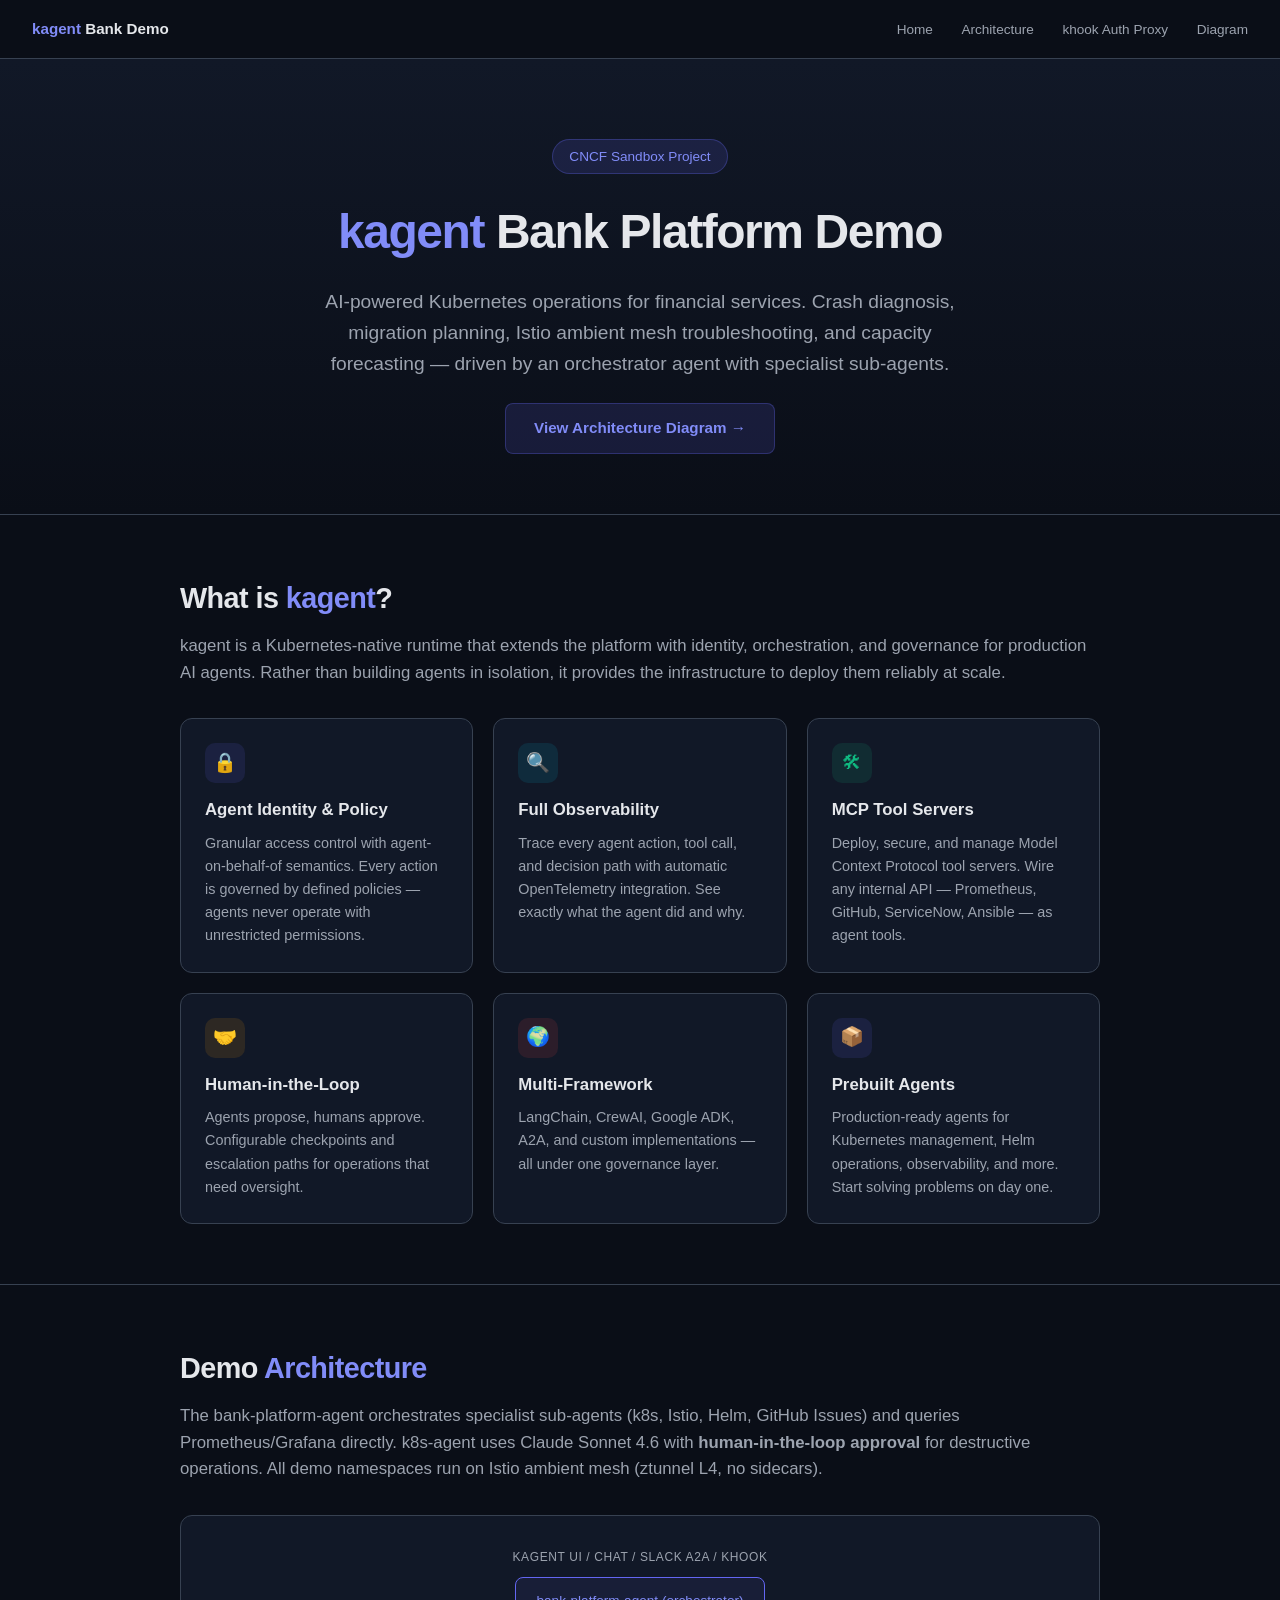
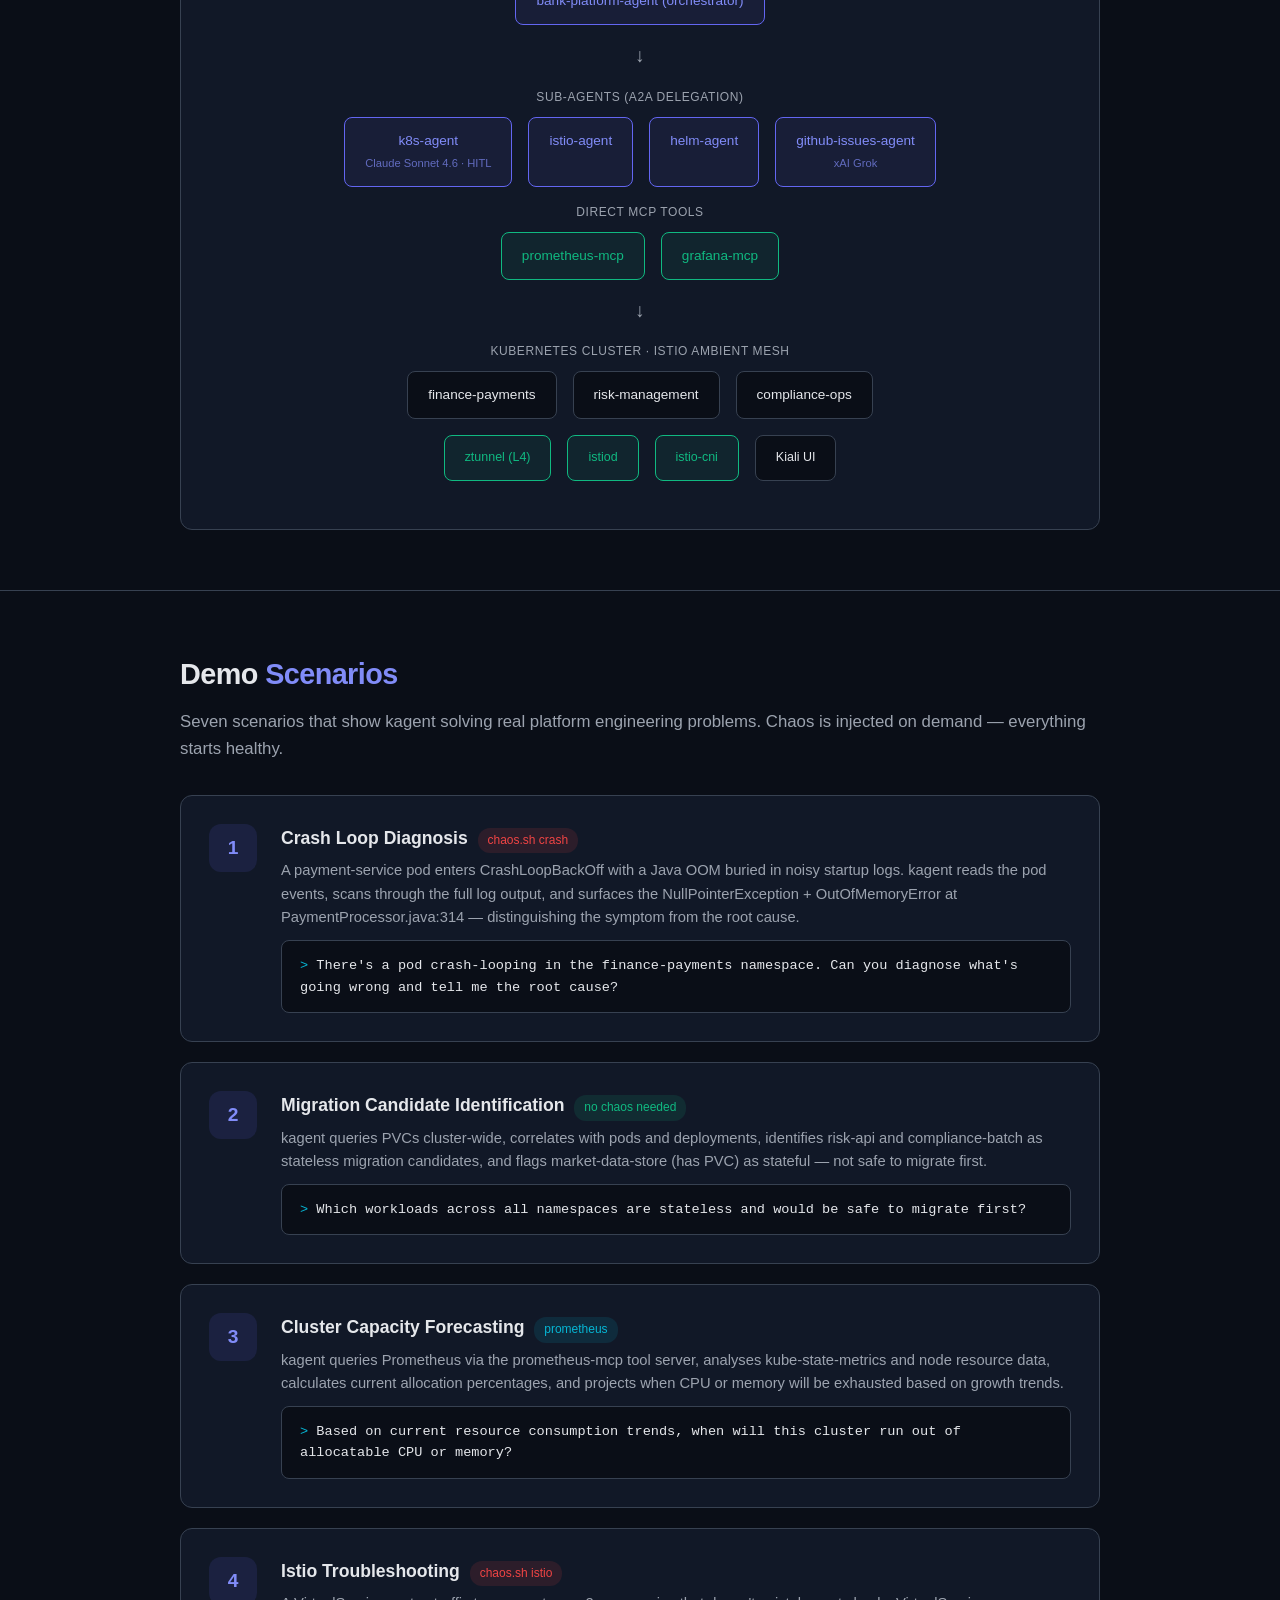
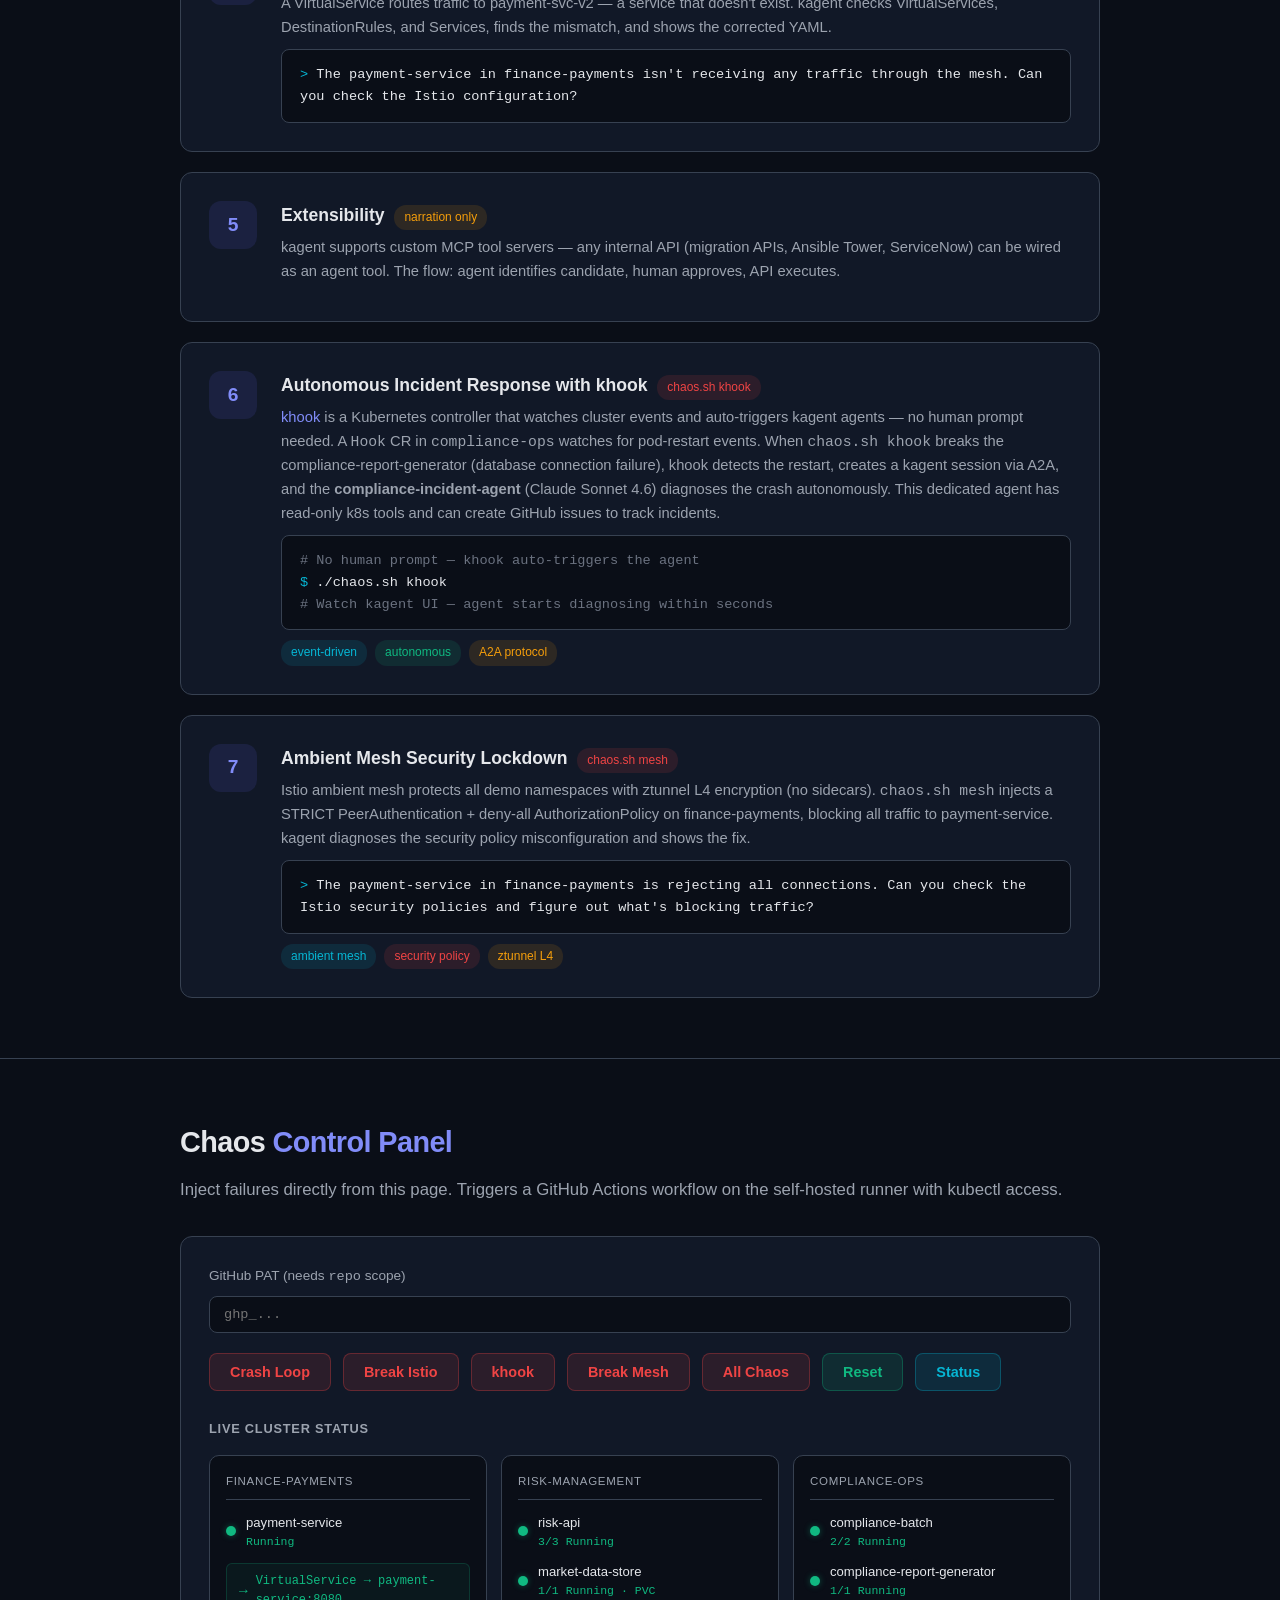
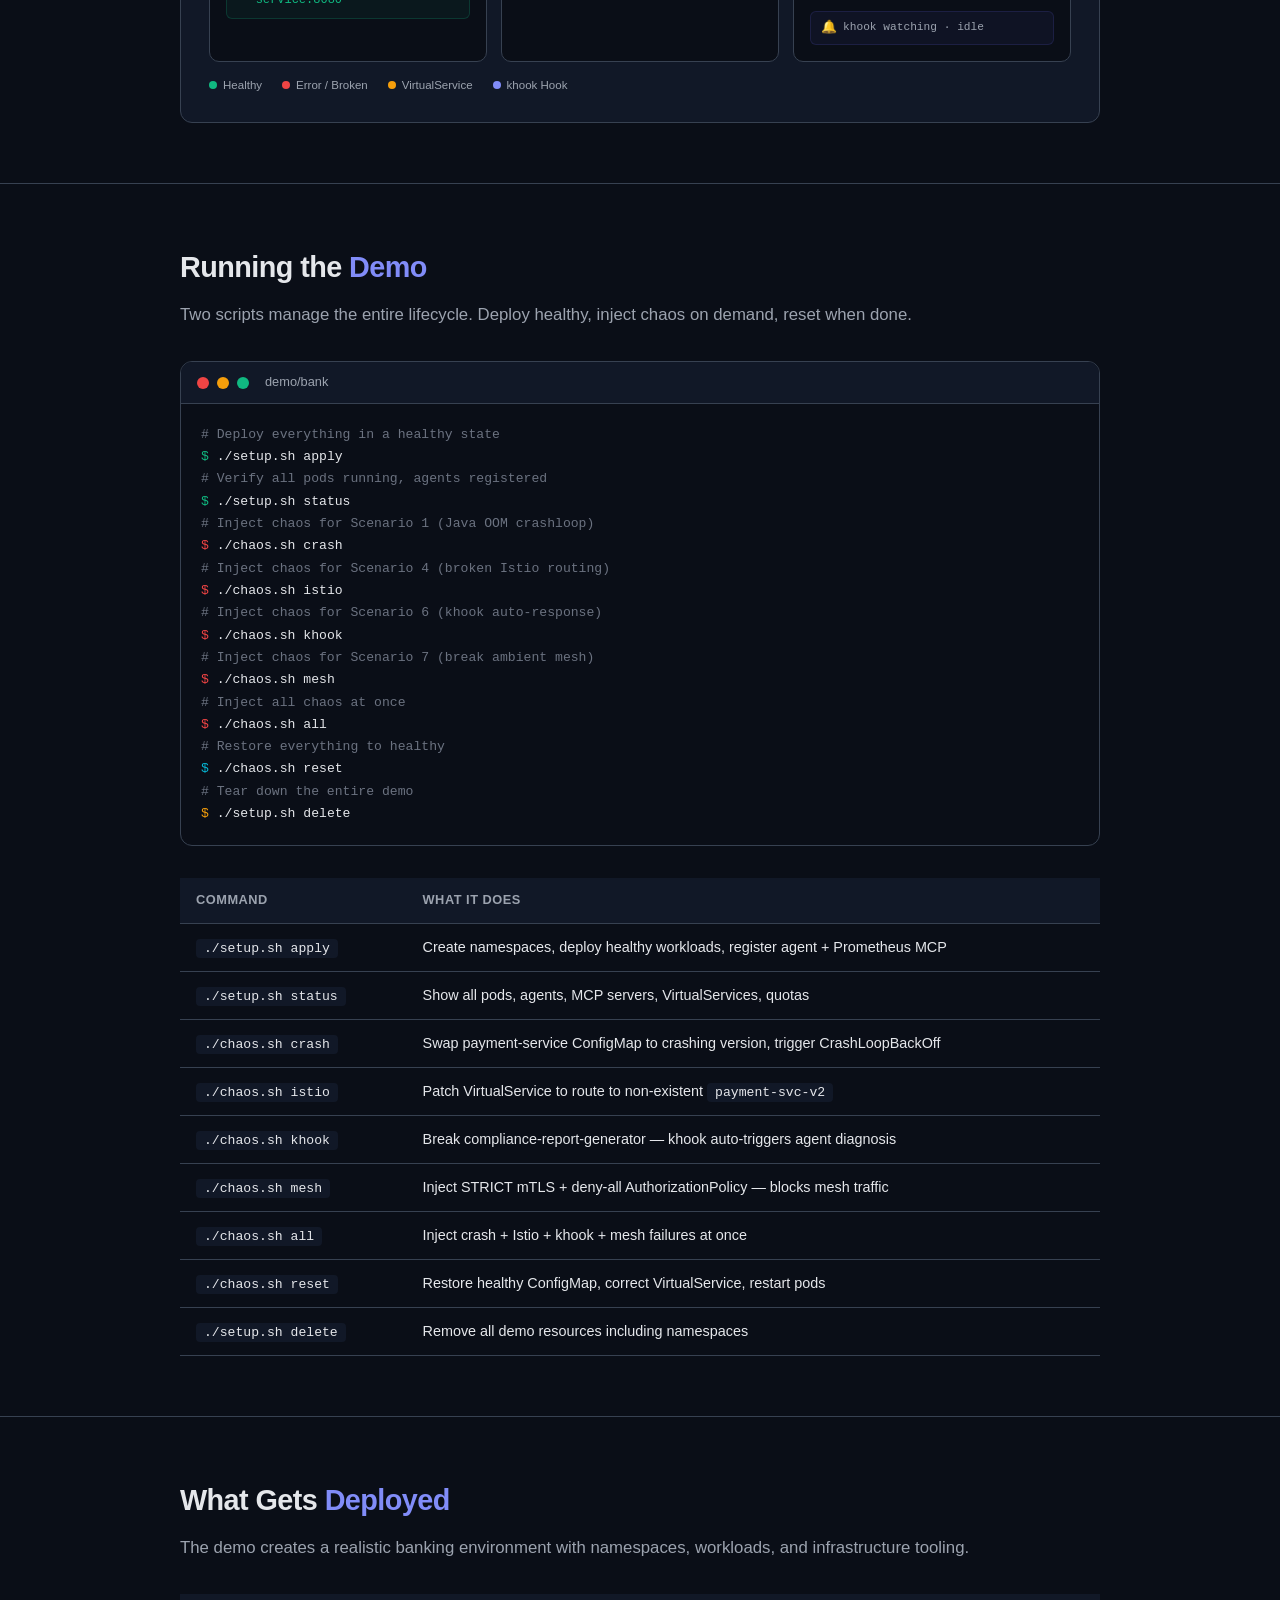
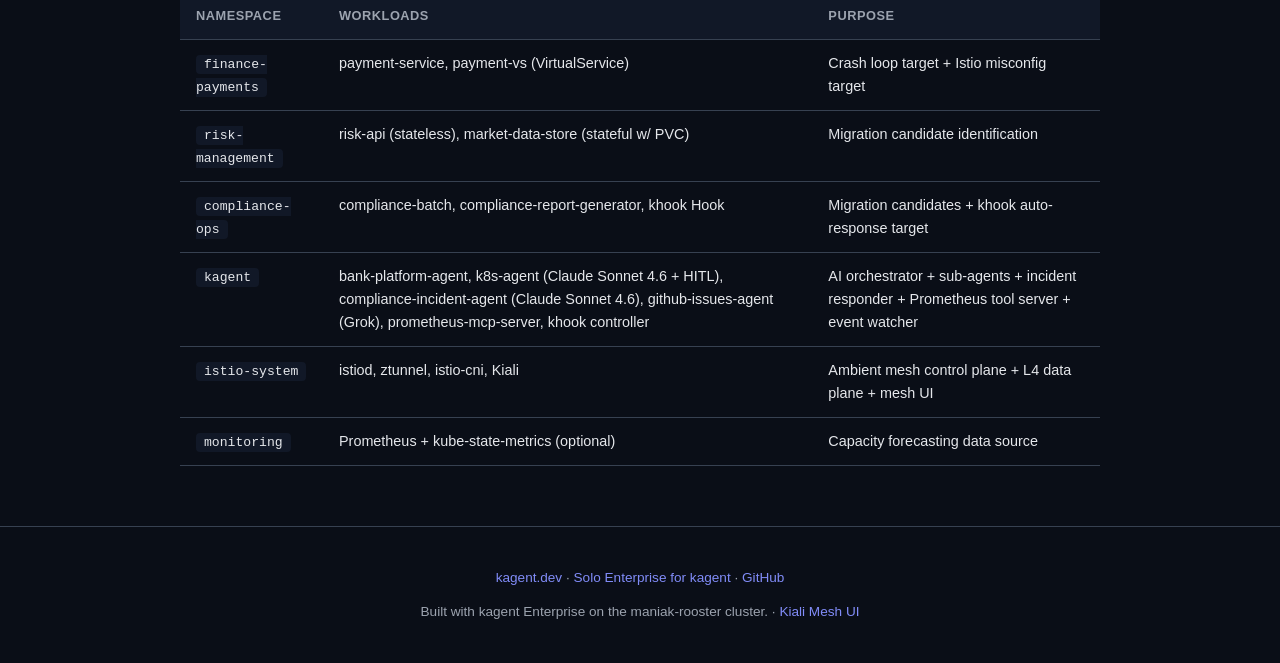
==== docs/index.html @ f50555fb "docs: add khook auth proxy documentation and architecture diagrams Co-Authored-By: Claude Opus 4.6 <" ====
<!DOCTYPE html>
<html lang="en">
<head>
  <meta charset="UTF-8">
  <meta name="viewport" content="width=device-width, initial-scale=1.0">
  <title>kagent — Bank Platform Demo</title>
  <style>
    :root {
      --bg: #0a0e17;
      --surface: #111827;
      --surface-light: #1f2937;
      --border: #374151;
      --text: #e5e7eb;
      --text-muted: #9ca3af;
      --accent: #6366f1;
      --accent-light: #818cf8;
      --green: #10b981;
      --red: #ef4444;
      --yellow: #f59e0b;
      --cyan: #06b6d4;
    }
    * { margin: 0; padding: 0; box-sizing: border-box; }
    body {
      font-family: -apple-system, BlinkMacSystemFont, 'Segoe UI', Roboto, sans-serif;
      background: var(--bg);
      color: var(--text);
      line-height: 1.6;
    }
    a { color: var(--accent-light); text-decoration: none; }
    a:hover { text-decoration: underline; }

    /* Hero */
    .hero {
      text-align: center;
      padding: 80px 20px 60px;
      background: linear-gradient(180deg, #111827 0%, var(--bg) 100%);
      border-bottom: 1px solid var(--border);
    }
    .hero-badge {
      display: inline-block;
      background: rgba(99, 102, 241, 0.15);
      color: var(--accent-light);
      padding: 6px 16px;
      border-radius: 20px;
      font-size: 0.85rem;
      font-weight: 500;
      margin-bottom: 20px;
      border: 1px solid rgba(99, 102, 241, 0.3);
    }
    .hero h1 {
      font-size: 3rem;
      font-weight: 700;
      letter-spacing: -0.03em;
      margin-bottom: 16px;
    }
    .hero h1 span { color: var(--accent-light); }
    .hero p {
      font-size: 1.2rem;
      color: var(--text-muted);
      max-width: 640px;
      margin: 0 auto;
    }

    /* Container */
    .container { max-width: 960px; margin: 0 auto; padding: 0 20px; }

    /* Section */
    section { padding: 60px 0; }
    section + section { border-top: 1px solid var(--border); }
    section h2 {
      font-size: 1.8rem;
      font-weight: 600;
      margin-bottom: 12px;
      letter-spacing: -0.02em;
    }
    section h2 span { color: var(--accent-light); }
    section > .container > p {
      color: var(--text-muted);
      margin-bottom: 32px;
      font-size: 1.05rem;
    }

    /* Feature grid */
    .features {
      display: grid;
      grid-template-columns: repeat(auto-fit, minmax(260px, 1fr));
      gap: 20px;
      margin-top: 24px;
    }
    .feature {
      background: var(--surface);
      border: 1px solid var(--border);
      border-radius: 12px;
      padding: 24px;
    }
    .feature-icon {
      width: 40px;
      height: 40px;
      border-radius: 10px;
      display: flex;
      align-items: center;
      justify-content: center;
      font-size: 1.2rem;
      margin-bottom: 14px;
    }
    .feature h3 { font-size: 1.05rem; margin-bottom: 8px; }
    .feature p { color: var(--text-muted); font-size: 0.9rem; }

    /* Scenario cards */
    .scenarios { display: flex; flex-direction: column; gap: 20px; margin-top: 24px; }
    .scenario {
      background: var(--surface);
      border: 1px solid var(--border);
      border-radius: 12px;
      padding: 28px;
      display: flex;
      gap: 24px;
      align-items: flex-start;
    }
    .scenario-num {
      flex-shrink: 0;
      width: 48px;
      height: 48px;
      border-radius: 12px;
      background: rgba(99, 102, 241, 0.12);
      color: var(--accent-light);
      display: flex;
      align-items: center;
      justify-content: center;
      font-size: 1.2rem;
      font-weight: 700;
    }
    .scenario-body h3 { font-size: 1.1rem; margin-bottom: 6px; }
    .scenario-body p { color: var(--text-muted); font-size: 0.92rem; margin-bottom: 10px; }

    /* Code blocks */
    .code-block {
      background: var(--bg);
      border: 1px solid var(--border);
      border-radius: 8px;
      padding: 14px 18px;
      font-family: 'SF Mono', 'Fira Code', 'Cascadia Code', monospace;
      font-size: 0.85rem;
      overflow-x: auto;
      color: var(--text-muted);
    }
    .code-block .prompt { color: var(--cyan); }
    .code-block .cmd { color: var(--text); }
    .code-block .comment { color: #6b7280; }

    /* Terminal */
    .terminal {
      background: var(--bg);
      border: 1px solid var(--border);
      border-radius: 12px;
      overflow: hidden;
      margin-top: 24px;
    }
    .terminal-header {
      background: var(--surface);
      padding: 10px 16px;
      display: flex;
      align-items: center;
      gap: 8px;
      border-bottom: 1px solid var(--border);
    }
    .terminal-dot {
      width: 12px; height: 12px; border-radius: 50%;
    }
    .terminal-dot.r { background: var(--red); }
    .terminal-dot.y { background: var(--yellow); }
    .terminal-dot.g { background: var(--green); }
    .terminal-title {
      color: var(--text-muted);
      font-size: 0.8rem;
      margin-left: 8px;
    }
    .terminal-body {
      padding: 20px;
      font-family: 'SF Mono', 'Fira Code', monospace;
      font-size: 0.82rem;
      line-height: 1.7;
    }
    .terminal-body .line { white-space: pre; }
    .terminal-body .green { color: var(--green); }
    .terminal-body .red { color: var(--red); }
    .terminal-body .yellow { color: var(--yellow); }
    .terminal-body .cyan { color: var(--cyan); }
    .terminal-body .muted { color: #6b7280; }

    /* Architecture */
    .arch-diagram {
      background: var(--surface);
      border: 1px solid var(--border);
      border-radius: 12px;
      padding: 32px;
      margin-top: 24px;
      text-align: center;
    }
    .arch-row {
      display: flex;
      justify-content: center;
      gap: 16px;
      flex-wrap: wrap;
      margin-bottom: 16px;
    }
    .arch-box {
      background: var(--bg);
      border: 1px solid var(--border);
      border-radius: 8px;
      padding: 12px 20px;
      font-size: 0.85rem;
      font-weight: 500;
    }
    .arch-box.accent {
      border-color: var(--accent);
      background: rgba(99, 102, 241, 0.08);
      color: var(--accent-light);
    }
    .arch-box.green {
      border-color: var(--green);
      background: rgba(16, 185, 129, 0.08);
      color: var(--green);
    }
    .arch-arrow {
      color: var(--text-muted);
      font-size: 1.2rem;
      margin-bottom: 16px;
    }
    .arch-label {
      color: var(--text-muted);
      font-size: 0.75rem;
      text-transform: uppercase;
      letter-spacing: 0.05em;
      margin-bottom: 10px;
    }

    /* Flow table */
    .flow-table {
      width: 100%;
      border-collapse: collapse;
      margin-top: 24px;
      font-size: 0.9rem;
    }
    .flow-table th {
      text-align: left;
      padding: 12px 16px;
      background: var(--surface);
      border-bottom: 1px solid var(--border);
      font-weight: 600;
      font-size: 0.8rem;
      text-transform: uppercase;
      letter-spacing: 0.04em;
      color: var(--text-muted);
    }
    .flow-table td {
      padding: 12px 16px;
      border-bottom: 1px solid var(--border);
      vertical-align: top;
    }
    .flow-table code {
      background: var(--surface);
      padding: 2px 8px;
      border-radius: 4px;
      font-size: 0.82rem;
      font-family: 'SF Mono', monospace;
    }

    /* Footer */
    footer {
      border-top: 1px solid var(--border);
      padding: 40px 20px;
      text-align: center;
      color: var(--text-muted);
      font-size: 0.85rem;
    }
    footer a { color: var(--accent-light); }

    /* Tags */
    .tag {
      display: inline-block;
      font-size: 0.75rem;
      padding: 3px 10px;
      border-radius: 12px;
      font-weight: 500;
    }
    .tag-red { background: rgba(239, 68, 68, 0.12); color: var(--red); }
    .tag-green { background: rgba(16, 185, 129, 0.12); color: var(--green); }
    .tag-yellow { background: rgba(245, 158, 11, 0.12); color: var(--yellow); }
    .tag-cyan { background: rgba(6, 182, 212, 0.12); color: var(--cyan); }

    /* Chaos buttons */
    .chaos-btn {
      padding: 10px 20px;
      border: 1px solid var(--border);
      border-radius: 8px;
      font-size: 0.9rem;
      font-weight: 600;
      cursor: pointer;
      transition: all 0.15s;
      font-family: inherit;
    }
    .chaos-btn:hover { transform: translateY(-1px); }
    .chaos-btn:active { transform: translateY(0); }
    .chaos-btn:disabled { opacity: 0.5; cursor: not-allowed; transform: none; }
    .chaos-btn-red {
      background: rgba(239, 68, 68, 0.12);
      color: var(--red);
      border-color: rgba(239, 68, 68, 0.3);
    }
    .chaos-btn-red:hover { background: rgba(239, 68, 68, 0.2); }
    .chaos-btn-green {
      background: rgba(16, 185, 129, 0.12);
      color: var(--green);
      border-color: rgba(16, 185, 129, 0.3);
    }
    .chaos-btn-green:hover { background: rgba(16, 185, 129, 0.2); }
    .chaos-btn-cyan {
      background: rgba(6, 182, 212, 0.12);
      color: var(--cyan);
      border-color: rgba(6, 182, 212, 0.3);
    }
    .chaos-btn-cyan:hover { background: rgba(6, 182, 212, 0.2); }

    /* Cluster Viz */
    .cluster-viz-title {
      font-size: 0.8rem;
      color: var(--text-muted);
      text-transform: uppercase;
      letter-spacing: 0.06em;
      margin-bottom: 16px;
      font-weight: 600;
    }
    .ns-grid {
      display: grid;
      grid-template-columns: 1fr 1fr 1fr;
      gap: 14px;
    }
    .ns-card {
      background: var(--bg);
      border: 1px solid var(--border);
      border-radius: 10px;
      padding: 16px;
      transition: border-color 0.3s;
    }
    .ns-card.has-error { border-color: rgba(239, 68, 68, 0.5); }
    .ns-header {
      font-size: 0.72rem;
      text-transform: uppercase;
      letter-spacing: 0.06em;
      color: var(--text-muted);
      margin-bottom: 12px;
      padding-bottom: 8px;
      border-bottom: 1px solid var(--border);
    }
    .pod-row { margin-bottom: 10px; }
    .pod-row:last-child { margin-bottom: 0; }
    .pod-box {
      display: flex;
      align-items: center;
      gap: 10px;
    }
    .pod-dot {
      width: 10px;
      height: 10px;
      border-radius: 50%;
      flex-shrink: 0;
      transition: background 0.3s, box-shadow 0.3s;
    }
    .pod-dot.healthy {
      background: var(--green);
      box-shadow: 0 0 6px rgba(16, 185, 129, 0.4);
    }
    .pod-dot.error {
      background: var(--red);
      box-shadow: 0 0 6px rgba(239, 68, 68, 0.5);
      animation: pulse-red 1.5s ease-in-out infinite;
    }
    @keyframes pulse-red {
      0%, 100% { box-shadow: 0 0 6px rgba(239, 68, 68, 0.5); }
      50% { box-shadow: 0 0 14px rgba(239, 68, 68, 0.8); }
    }
    .pod-name {
      font-size: 0.82rem;
      font-weight: 500;
      color: var(--text);
    }
    .pod-status {
      font-size: 0.72rem;
      font-family: 'SF Mono', 'Fira Code', monospace;
      transition: color 0.3s;
    }
    .pod-status.healthy { color: var(--green); }
    .pod-status.error { color: var(--red); }
    .vs-indicator {
      margin-top: 12px;
      padding: 8px 12px;
      border-radius: 6px;
      font-size: 0.75rem;
      font-family: 'SF Mono', monospace;
      display: flex;
      align-items: center;
      gap: 8px;
      transition: background 0.3s, border-color 0.3s;
    }
    .vs-indicator.healthy {
      background: rgba(16, 185, 129, 0.06);
      border: 1px solid rgba(16, 185, 129, 0.2);
      color: var(--green);
    }
    .vs-indicator.error {
      background: rgba(239, 68, 68, 0.06);
      border: 1px solid rgba(239, 68, 68, 0.25);
      color: var(--red);
    }
    .vs-arrow {
      font-size: 0.9rem;
      transition: color 0.3s;
    }
    .viz-legend {
      display: flex;
      gap: 20px;
      margin-top: 14px;
      font-size: 0.72rem;
      color: var(--text-muted);
    }
    .viz-legend-item {
      display: flex;
      align-items: center;
      gap: 6px;
    }
    .viz-legend-dot {
      width: 8px;
      height: 8px;
      border-radius: 50%;
    }

    @media (max-width: 640px) {
      .hero h1 { font-size: 2rem; }
      .scenario { flex-direction: column; gap: 12px; }
      .ns-grid { grid-template-columns: 1fr; }
    }
  </style>
</head>
<body>

  <!-- Nav -->
  <nav style="display: flex; justify-content: space-between; align-items: center; padding: 16px 32px; border-bottom: 1px solid var(--border);">
    <div style="font-weight: 600; font-size: 0.95rem;"><span style="color: var(--accent-light);">kagent</span> Bank Demo</div>
    <div>
      <a href="index.html" style="font-size: 0.85rem; color: var(--text-muted); margin-left: 24px;">Home</a>
      <a href="architecture.html" style="font-size: 0.85rem; color: var(--text-muted); margin-left: 24px;">Architecture</a>
      <a href="khook-auth-proxy.html" style="font-size: 0.85rem; color: var(--text-muted); margin-left: 24px;">khook Auth Proxy</a>
      <a href="khook-diagram.html" style="font-size: 0.85rem; color: var(--text-muted); margin-left: 24px;">Diagram</a>
    </div>
  </nav>

  <!-- Hero -->
  <div class="hero">
    <div class="hero-badge">CNCF Sandbox Project</div>
    <h1><span>kagent</span> Bank Platform Demo</h1>
    <p>AI-powered Kubernetes operations for financial services. Crash diagnosis, migration planning, Istio ambient mesh troubleshooting, and capacity forecasting — driven by an orchestrator agent with specialist sub-agents.</p>
    <a href="architecture.html" style="display: inline-block; margin-top: 24px; padding: 12px 28px; background: rgba(99, 102, 241, 0.15); color: var(--accent-light); border: 1px solid rgba(99, 102, 241, 0.3); border-radius: 8px; font-weight: 600; font-size: 0.95rem; text-decoration: none; transition: background 0.15s;">View Architecture Diagram &rarr;</a>
  </div>

  <!-- What is kagent -->
  <section>
    <div class="container">
      <h2>What is <span>kagent</span>?</h2>
      <p>kagent is a Kubernetes-native runtime that extends the platform with identity, orchestration, and governance for production AI agents. Rather than building agents in isolation, it provides the infrastructure to deploy them reliably at scale.</p>

      <div class="features">
        <div class="feature">
          <div class="feature-icon" style="background: rgba(99, 102, 241, 0.12); color: var(--accent-light);">&#x1f512;</div>
          <h3>Agent Identity & Policy</h3>
          <p>Granular access control with agent-on-behalf-of semantics. Every action is governed by defined policies — agents never operate with unrestricted permissions.</p>
        </div>
        <div class="feature">
          <div class="feature-icon" style="background: rgba(6, 182, 212, 0.12); color: var(--cyan);">&#x1f50d;</div>
          <h3>Full Observability</h3>
          <p>Trace every agent action, tool call, and decision path with automatic OpenTelemetry integration. See exactly what the agent did and why.</p>
        </div>
        <div class="feature">
          <div class="feature-icon" style="background: rgba(16, 185, 129, 0.12); color: var(--green);">&#x1f6e0;</div>
          <h3>MCP Tool Servers</h3>
          <p>Deploy, secure, and manage Model Context Protocol tool servers. Wire any internal API — Prometheus, GitHub, ServiceNow, Ansible — as agent tools.</p>
        </div>
        <div class="feature">
          <div class="feature-icon" style="background: rgba(245, 158, 11, 0.12); color: var(--yellow);">&#x1f91d;</div>
          <h3>Human-in-the-Loop</h3>
          <p>Agents propose, humans approve. Configurable checkpoints and escalation paths for operations that need oversight.</p>
        </div>
        <div class="feature">
          <div class="feature-icon" style="background: rgba(239, 68, 68, 0.12); color: var(--red);">&#x1f30d;</div>
          <h3>Multi-Framework</h3>
          <p>LangChain, CrewAI, Google ADK, A2A, and custom implementations — all under one governance layer.</p>
        </div>
        <div class="feature">
          <div class="feature-icon" style="background: rgba(99, 102, 241, 0.12); color: var(--accent-light);">&#x1f4e6;</div>
          <h3>Prebuilt Agents</h3>
          <p>Production-ready agents for Kubernetes management, Helm operations, observability, and more. Start solving problems on day one.</p>
        </div>
      </div>
    </div>
  </section>

  <!-- Architecture -->
  <section>
    <div class="container">
      <h2>Demo <span>Architecture</span></h2>
      <p>The bank-platform-agent orchestrates specialist sub-agents (k8s, Istio, Helm, GitHub Issues) and queries Prometheus/Grafana directly. k8s-agent uses Claude Sonnet 4.6 with <strong>human-in-the-loop approval</strong> for destructive operations. All demo namespaces run on Istio ambient mesh (ztunnel L4, no sidecars).</p>

      <div class="arch-diagram">
        <div class="arch-label">kagent UI / Chat / Slack A2A / khook</div>
        <div class="arch-row">
          <div class="arch-box accent">bank-platform-agent (orchestrator)</div>
        </div>
        <div class="arch-arrow">&darr;</div>
        <div class="arch-label">Sub-Agents (A2A delegation)</div>
        <div class="arch-row">
          <div class="arch-box accent">k8s-agent<br><span style="font-size:0.7rem;opacity:0.7;">Claude Sonnet 4.6 &middot; HITL</span></div>
          <div class="arch-box accent">istio-agent</div>
          <div class="arch-box accent">helm-agent</div>
          <div class="arch-box accent">github-issues-agent<br><span style="font-size:0.7rem;opacity:0.7;">xAI Grok</span></div>
        </div>
        <div class="arch-label" style="margin-top: 12px;">Direct MCP Tools</div>
        <div class="arch-row">
          <div class="arch-box green">prometheus-mcp</div>
          <div class="arch-box green">grafana-mcp</div>
        </div>
        <div class="arch-arrow">&darr;</div>
        <div class="arch-label">Kubernetes Cluster &middot; Istio Ambient Mesh</div>
        <div class="arch-row">
          <div class="arch-box">finance-payments</div>
          <div class="arch-box">risk-management</div>
          <div class="arch-box">compliance-ops</div>
        </div>
        <div class="arch-row" style="margin-top: 8px;">
          <div class="arch-box green" style="font-size: 0.78rem;">ztunnel (L4)</div>
          <div class="arch-box green" style="font-size: 0.78rem;">istiod</div>
          <div class="arch-box green" style="font-size: 0.78rem;">istio-cni</div>
          <div class="arch-box" style="font-size: 0.78rem;"><a href="http://kiali.rooster.maniak.com:20001" target="_blank" style="color: inherit;">Kiali UI</a></div>
        </div>
      </div>
    </div>
  </section>

  <!-- Demo Scenarios -->
  <section>
    <div class="container">
      <h2>Demo <span>Scenarios</span></h2>
      <p>Seven scenarios that show kagent solving real platform engineering problems. Chaos is injected on demand — everything starts healthy.</p>

      <div class="scenarios">

        <div class="scenario">
          <div class="scenario-num">1</div>
          <div class="scenario-body">
            <h3>Crash Loop Diagnosis &nbsp;<span class="tag tag-red">chaos.sh crash</span></h3>
            <p>A payment-service pod enters CrashLoopBackOff with a Java OOM buried in noisy startup logs. kagent reads the pod events, scans through the full log output, and surfaces the NullPointerException + OutOfMemoryError at PaymentProcessor.java:314 — distinguishing the symptom from the root cause.</p>
            <div class="code-block">
              <span class="prompt">&gt;</span> <span class="cmd">There's a pod crash-looping in the finance-payments namespace. Can you diagnose what's going wrong and tell me the root cause?</span>
            </div>
          </div>
        </div>

        <div class="scenario">
          <div class="scenario-num">2</div>
          <div class="scenario-body">
            <h3>Migration Candidate Identification &nbsp;<span class="tag tag-green">no chaos needed</span></h3>
            <p>kagent queries PVCs cluster-wide, correlates with pods and deployments, identifies risk-api and compliance-batch as stateless migration candidates, and flags market-data-store (has PVC) as stateful — not safe to migrate first.</p>
            <div class="code-block">
              <span class="prompt">&gt;</span> <span class="cmd">Which workloads across all namespaces are stateless and would be safe to migrate first?</span>
            </div>
          </div>
        </div>

        <div class="scenario">
          <div class="scenario-num">3</div>
          <div class="scenario-body">
            <h3>Cluster Capacity Forecasting &nbsp;<span class="tag tag-cyan">prometheus</span></h3>
            <p>kagent queries Prometheus via the prometheus-mcp tool server, analyses kube-state-metrics and node resource data, calculates current allocation percentages, and projects when CPU or memory will be exhausted based on growth trends.</p>
            <div class="code-block">
              <span class="prompt">&gt;</span> <span class="cmd">Based on current resource consumption trends, when will this cluster run out of allocatable CPU or memory?</span>
            </div>
          </div>
        </div>

        <div class="scenario">
          <div class="scenario-num">4</div>
          <div class="scenario-body">
            <h3>Istio Troubleshooting &nbsp;<span class="tag tag-red">chaos.sh istio</span></h3>
            <p>A VirtualService routes traffic to payment-svc-v2 — a service that doesn't exist. kagent checks VirtualServices, DestinationRules, and Services, finds the mismatch, and shows the corrected YAML.</p>
            <div class="code-block">
              <span class="prompt">&gt;</span> <span class="cmd">The payment-service in finance-payments isn't receiving any traffic through the mesh. Can you check the Istio configuration?</span>
            </div>
          </div>
        </div>

        <div class="scenario">
          <div class="scenario-num">5</div>
          <div class="scenario-body">
            <h3>Extensibility &nbsp;<span class="tag tag-yellow">narration only</span></h3>
            <p>kagent supports custom MCP tool servers — any internal API (migration APIs, Ansible Tower, ServiceNow) can be wired as an agent tool. The flow: agent identifies candidate, human approves, API executes.</p>
          </div>
        </div>

        <div class="scenario">
          <div class="scenario-num">6</div>
          <div class="scenario-body">
            <h3>Autonomous Incident Response with khook &nbsp;<span class="tag tag-red">chaos.sh khook</span></h3>
            <p><a href="https://github.com/kagent-dev/khook">khook</a> is a Kubernetes controller that watches cluster events and auto-triggers kagent agents — no human prompt needed. A <code>Hook</code> CR in <code>compliance-ops</code> watches for pod-restart events. When <code>chaos.sh khook</code> breaks the compliance-report-generator (database connection failure), khook detects the restart, creates a kagent session via A2A, and the <strong>compliance-incident-agent</strong> (Claude Sonnet 4.6) diagnoses the crash autonomously. This dedicated agent has read-only k8s tools and can create GitHub issues to track incidents.</p>
            <div class="code-block" style="margin-bottom: 10px;">
              <span class="comment"># No human prompt — khook auto-triggers the agent</span><br>
              <span class="prompt">$</span> <span class="cmd">./chaos.sh khook</span><br>
              <span class="comment"># Watch kagent UI — agent starts diagnosing within seconds</span>
            </div>
            <div style="display: flex; gap: 8px; margin-top: 10px; font-size: 0.8rem;">
              <span class="tag tag-cyan">event-driven</span>
              <span class="tag tag-green">autonomous</span>
              <span class="tag tag-yellow">A2A protocol</span>
            </div>
          </div>
        </div>

        <div class="scenario">
          <div class="scenario-num">7</div>
          <div class="scenario-body">
            <h3>Ambient Mesh Security Lockdown &nbsp;<span class="tag tag-red">chaos.sh mesh</span></h3>
            <p>Istio ambient mesh protects all demo namespaces with ztunnel L4 encryption (no sidecars). <code>chaos.sh mesh</code> injects a STRICT PeerAuthentication + deny-all AuthorizationPolicy on finance-payments, blocking all traffic to payment-service. kagent diagnoses the security policy misconfiguration and shows the fix.</p>
            <div class="code-block">
              <span class="prompt">&gt;</span> <span class="cmd">The payment-service in finance-payments is rejecting all connections. Can you check the Istio security policies and figure out what's blocking traffic?</span>
            </div>
            <div style="display: flex; gap: 8px; margin-top: 10px; font-size: 0.8rem;">
              <span class="tag tag-cyan">ambient mesh</span>
              <span class="tag tag-red">security policy</span>
              <span class="tag tag-yellow">ztunnel L4</span>
            </div>
          </div>
        </div>

      </div>
    </div>
  </section>

  <!-- Chaos Control Panel -->
  <section id="chaos">
    <div class="container">
      <h2>Chaos <span>Control Panel</span></h2>
      <p>Inject failures directly from this page. Triggers a GitHub Actions workflow on the self-hosted runner with kubectl access.</p>

      <div style="background: var(--surface); border: 1px solid var(--border); border-radius: 12px; padding: 28px; margin-top: 24px;">
        <div style="margin-bottom: 20px;">
          <label style="display: block; font-size: 0.85rem; color: var(--text-muted); margin-bottom: 8px;">GitHub PAT (needs <code>repo</code> scope)</label>
          <input type="password" id="gh-token" placeholder="ghp_..." style="
            width: 100%;
            padding: 10px 14px;
            background: var(--bg);
            border: 1px solid var(--border);
            border-radius: 8px;
            color: var(--text);
            font-family: 'SF Mono', monospace;
            font-size: 0.85rem;
            outline: none;
          " />
        </div>

        <div style="display: flex; gap: 12px; flex-wrap: wrap;">
          <button onclick="triggerChaos('crash')" class="chaos-btn chaos-btn-red">Crash Loop</button>
          <button onclick="triggerChaos('istio')" class="chaos-btn chaos-btn-red">Break Istio</button>
          <button onclick="triggerChaos('khook')" class="chaos-btn chaos-btn-red">khook</button>
          <button onclick="triggerChaos('mesh')" class="chaos-btn chaos-btn-red">Break Mesh</button>
          <button onclick="triggerChaos('all')" class="chaos-btn chaos-btn-red">All Chaos</button>
          <button onclick="triggerChaos('reset')" class="chaos-btn chaos-btn-green">Reset</button>
          <button onclick="triggerChaos('status')" class="chaos-btn chaos-btn-cyan">Status</button>
        </div>

        <div id="chaos-status" style="margin-top: 16px; display: none;">
          <div style="background: var(--bg); border: 1px solid var(--border); border-radius: 8px; padding: 14px 18px; font-family: 'SF Mono', monospace; font-size: 0.82rem;">
            <span id="chaos-msg"></span>
            <a id="chaos-link" href="#" target="_blank" style="display: none; margin-left: 8px;"></a>
          </div>
        </div>

        <!-- Live Cluster Status Visualization -->
        <div style="margin-top: 28px;">
          <div class="cluster-viz-title">Live Cluster Status</div>

          <div class="ns-grid">
            <!-- finance-payments -->
            <div class="ns-card" id="ns-finance">
              <div class="ns-header">finance-payments</div>
              <div class="pod-row">
                <div class="pod-box">
                  <div class="pod-dot healthy" id="dot-payment"></div>
                  <div>
                    <div class="pod-name">payment-service</div>
                    <div class="pod-status healthy" id="status-payment">Running</div>
                  </div>
                </div>
              </div>
              <div class="vs-indicator healthy" id="vs-payment">
                <span class="vs-arrow">&#x2192;</span>
                <span id="vs-payment-target">VirtualService &#x2192; payment-service:8080</span>
              </div>
            </div>

            <!-- risk-management -->
            <div class="ns-card" id="ns-risk">
              <div class="ns-header">risk-management</div>
              <div class="pod-row">
                <div class="pod-box">
                  <div class="pod-dot healthy" id="dot-risk-api"></div>
                  <div>
                    <div class="pod-name">risk-api</div>
                    <div class="pod-status healthy" id="status-risk-api">3/3 Running</div>
                  </div>
                </div>
              </div>
              <div class="pod-row">
                <div class="pod-box">
                  <div class="pod-dot healthy" id="dot-market-data"></div>
                  <div>
                    <div class="pod-name">market-data-store</div>
                    <div class="pod-status healthy" id="status-market-data">1/1 Running &middot; PVC</div>
                  </div>
                </div>
              </div>
            </div>

            <!-- compliance-ops -->
            <div class="ns-card" id="ns-compliance">
              <div class="ns-header">compliance-ops</div>
              <div class="pod-row">
                <div class="pod-box">
                  <div class="pod-dot healthy" id="dot-compliance"></div>
                  <div>
                    <div class="pod-name">compliance-batch</div>
                    <div class="pod-status healthy" id="status-compliance">2/2 Running</div>
                  </div>
                </div>
              </div>
              <div class="pod-row">
                <div class="pod-box">
                  <div class="pod-dot healthy" id="dot-report-gen"></div>
                  <div>
                    <div class="pod-name">compliance-report-generator</div>
                    <div class="pod-status healthy" id="status-report-gen">1/1 Running</div>
                  </div>
                </div>
              </div>
              <div id="khook-indicator" style="margin-top: 10px; padding: 6px 10px; border-radius: 6px; font-size: 0.7rem; font-family: 'SF Mono', monospace; background: rgba(99, 102, 241, 0.06); border: 1px solid rgba(99, 102, 241, 0.15); color: var(--text-muted); display: flex; align-items: center; gap: 6px; transition: all 0.3s;">
                <span style="font-size: 0.8rem;">&#x1f514;</span>
                <span id="khook-label">khook watching &middot; idle</span>
              </div>
            </div>
          </div>

          <div class="viz-legend">
            <div class="viz-legend-item">
              <div class="viz-legend-dot" style="background: var(--green);"></div>
              <span>Healthy</span>
            </div>
            <div class="viz-legend-item">
              <div class="viz-legend-dot" style="background: var(--red);"></div>
              <span>Error / Broken</span>
            </div>
            <div class="viz-legend-item">
              <div class="viz-legend-dot" style="background: var(--yellow);"></div>
              <span>VirtualService</span>
            </div>
            <div class="viz-legend-item">
              <div class="viz-legend-dot" style="background: var(--accent-light);"></div>
              <span>khook Hook</span>
            </div>
          </div>
        </div>
      </div>
    </div>
  </section>

  <!-- Demo Commands -->
  <section>
    <div class="container">
      <h2>Running the <span>Demo</span></h2>
      <p>Two scripts manage the entire lifecycle. Deploy healthy, inject chaos on demand, reset when done.</p>

      <div class="terminal">
        <div class="terminal-header">
          <div class="terminal-dot r"></div>
          <div class="terminal-dot y"></div>
          <div class="terminal-dot g"></div>
          <span class="terminal-title">demo/bank</span>
        </div>
        <div class="terminal-body">
<div class="line"><span class="muted"># Deploy everything in a healthy state</span></div>
<div class="line"><span class="green">$</span> ./setup.sh apply</div>
<div class="line"></div>
<div class="line"><span class="muted"># Verify all pods running, agents registered</span></div>
<div class="line"><span class="green">$</span> ./setup.sh status</div>
<div class="line"></div>
<div class="line"><span class="muted"># Inject chaos for Scenario 1 (Java OOM crashloop)</span></div>
<div class="line"><span class="red">$</span> ./chaos.sh crash</div>
<div class="line"></div>
<div class="line"><span class="muted"># Inject chaos for Scenario 4 (broken Istio routing)</span></div>
<div class="line"><span class="red">$</span> ./chaos.sh istio</div>
<div class="line"></div>
<div class="line"><span class="muted"># Inject chaos for Scenario 6 (khook auto-response)</span></div>
<div class="line"><span class="red">$</span> ./chaos.sh khook</div>
<div class="line"></div>
<div class="line"><span class="muted"># Inject chaos for Scenario 7 (break ambient mesh)</span></div>
<div class="line"><span class="red">$</span> ./chaos.sh mesh</div>
<div class="line"></div>
<div class="line"><span class="muted"># Inject all chaos at once</span></div>
<div class="line"><span class="red">$</span> ./chaos.sh all</div>
<div class="line"></div>
<div class="line"><span class="muted"># Restore everything to healthy</span></div>
<div class="line"><span class="cyan">$</span> ./chaos.sh reset</div>
<div class="line"></div>
<div class="line"><span class="muted"># Tear down the entire demo</span></div>
<div class="line"><span class="yellow">$</span> ./setup.sh delete</div>
        </div>
      </div>

      <table class="flow-table" style="margin-top: 32px;">
        <thead>
          <tr>
            <th>Command</th>
            <th>What it does</th>
          </tr>
        </thead>
        <tbody>
          <tr>
            <td><code>./setup.sh apply</code></td>
            <td>Create namespaces, deploy healthy workloads, register agent + Prometheus MCP</td>
          </tr>
          <tr>
            <td><code>./setup.sh status</code></td>
            <td>Show all pods, agents, MCP servers, VirtualServices, quotas</td>
          </tr>
          <tr>
            <td><code>./chaos.sh crash</code></td>
            <td>Swap payment-service ConfigMap to crashing version, trigger CrashLoopBackOff</td>
          </tr>
          <tr>
            <td><code>./chaos.sh istio</code></td>
            <td>Patch VirtualService to route to non-existent <code>payment-svc-v2</code></td>
          </tr>
          <tr>
            <td><code>./chaos.sh khook</code></td>
            <td>Break compliance-report-generator — khook auto-triggers agent diagnosis</td>
          </tr>
          <tr>
            <td><code>./chaos.sh mesh</code></td>
            <td>Inject STRICT mTLS + deny-all AuthorizationPolicy — blocks mesh traffic</td>
          </tr>
          <tr>
            <td><code>./chaos.sh all</code></td>
            <td>Inject crash + Istio + khook + mesh failures at once</td>
          </tr>
          <tr>
            <td><code>./chaos.sh reset</code></td>
            <td>Restore healthy ConfigMap, correct VirtualService, restart pods</td>
          </tr>
          <tr>
            <td><code>./setup.sh delete</code></td>
            <td>Remove all demo resources including namespaces</td>
          </tr>
        </tbody>
      </table>
    </div>
  </section>

  <!-- What's Deployed -->
  <section>
    <div class="container">
      <h2>What Gets <span>Deployed</span></h2>
      <p>The demo creates a realistic banking environment with namespaces, workloads, and infrastructure tooling.</p>

      <table class="flow-table">
        <thead>
          <tr>
            <th>Namespace</th>
            <th>Workloads</th>
            <th>Purpose</th>
          </tr>
        </thead>
        <tbody>
          <tr>
            <td><code>finance-payments</code></td>
            <td>payment-service, payment-vs (VirtualService)</td>
            <td>Crash loop target + Istio misconfig target</td>
          </tr>
          <tr>
            <td><code>risk-management</code></td>
            <td>risk-api (stateless), market-data-store (stateful w/ PVC)</td>
            <td>Migration candidate identification</td>
          </tr>
          <tr>
            <td><code>compliance-ops</code></td>
            <td>compliance-batch, compliance-report-generator, khook Hook</td>
            <td>Migration candidates + khook auto-response target</td>
          </tr>
          <tr>
            <td><code>kagent</code></td>
            <td>bank-platform-agent, k8s-agent (Claude Sonnet 4.6 + HITL), compliance-incident-agent (Claude Sonnet 4.6), github-issues-agent (Grok), prometheus-mcp-server, khook controller</td>
            <td>AI orchestrator + sub-agents + incident responder + Prometheus tool server + event watcher</td>
          </tr>
          <tr>
            <td><code>istio-system</code></td>
            <td>istiod, ztunnel, istio-cni, Kiali</td>
            <td>Ambient mesh control plane + L4 data plane + mesh UI</td>
          </tr>
          <tr>
            <td><code>monitoring</code></td>
            <td>Prometheus + kube-state-metrics (optional)</td>
            <td>Capacity forecasting data source</td>
          </tr>
        </tbody>
      </table>
    </div>
  </section>

  <!-- Footer -->
  <footer>
    <p>
      <a href="https://kagent.dev">kagent.dev</a> &middot;
      <a href="https://www.solo.io/products/kagent">Solo Enterprise for kagent</a> &middot;
      <a href="https://github.com/kagent-dev/kagent">GitHub</a>
    </p>
    <p style="margin-top: 12px;">
      Built with kagent Enterprise on the maniak-rooster cluster.
      &middot; <a href="http://kiali.rooster.maniak.com:20001">Kiali Mesh UI</a>
    </p>
  </footer>

  <script>
    const REPO = 'ProfessorSeb/k8s-rooster';
    const WORKFLOW = 'chaos.yml';

    /* ── Cluster Visualization State ── */
    // Track individual chaos states so they stack independently
    var vizState = { crash: false, istio: false, khook: false, mesh: false };

    function applyVizState() {
      var crashOn = vizState.crash;
      var istioOn = vizState.istio;
      var khookOn = vizState.khook;
      var meshOn = vizState.mesh;

      // payment-service pod
      var dotPay = document.getElementById('dot-payment');
      var stPay = document.getElementById('status-payment');
      var nsFin = document.getElementById('ns-finance');
      dotPay.className = 'pod-dot ' + (crashOn ? 'error' : 'healthy');
      stPay.className = 'pod-status ' + (crashOn ? 'error' : 'healthy');
      stPay.textContent = crashOn ? 'CrashLoopBackOff' : 'Running';

      // VirtualService
      var vsInd = document.getElementById('vs-payment');
      var vsTgt = document.getElementById('vs-payment-target');
      vsInd.className = 'vs-indicator ' + ((istioOn || meshOn) ? 'error' : 'healthy');
      if (meshOn) {
        vsTgt.innerHTML = 'DENY policy \u2192 <strong>all traffic blocked</strong>';
      } else if (istioOn) {
        vsTgt.innerHTML = 'VirtualService \u2192 <strong>payment-svc-v2 NOT FOUND</strong>';
      } else {
        vsTgt.innerHTML = 'VirtualService \u2192 payment-service:8080';
      }

      // finance namespace card border
      nsFin.className = 'ns-card' + ((crashOn || istioOn || meshOn) ? ' has-error' : '');

      // compliance-report-generator pod
      var dotRG = document.getElementById('dot-report-gen');
      var stRG = document.getElementById('status-report-gen');
      var nsComp = document.getElementById('ns-compliance');
      dotRG.className = 'pod-dot ' + (khookOn ? 'error' : 'healthy');
      stRG.className = 'pod-status ' + (khookOn ? 'error' : 'healthy');
      stRG.textContent = khookOn ? 'CrashLoopBackOff' : '1/1 Running';
      nsComp.className = 'ns-card' + (khookOn ? ' has-error' : '');

      // khook indicator
      var khookInd = document.getElementById('khook-indicator');
      var khookLabel = document.getElementById('khook-label');
      if (khookOn) {
        khookInd.style.background = 'rgba(239, 68, 68, 0.08)';
        khookInd.style.borderColor = 'rgba(239, 68, 68, 0.3)';
        khookInd.style.color = '#ef4444';
        khookLabel.innerHTML = 'khook FIRING \u2192 compliance-incident-agent auto-diagnosing';
      } else {
        khookInd.style.background = 'rgba(99, 102, 241, 0.06)';
        khookInd.style.borderColor = 'rgba(99, 102, 241, 0.15)';
        khookInd.style.color = '#9ca3af';
        khookLabel.innerHTML = 'khook watching &middot; idle';
      }
    }

    /* ── Chaos Trigger ── */
    async function triggerChaos(action) {
      const token = document.getElementById('gh-token').value.trim();
      const statusEl = document.getElementById('chaos-status');
      const msgEl = document.getElementById('chaos-msg');
      const linkEl = document.getElementById('chaos-link');

      if (!token) {
        statusEl.style.display = 'block';
        msgEl.textContent = 'Enter your GitHub PAT first.';
        msgEl.style.color = '#f59e0b';
        linkEl.style.display = 'none';
        return;
      }

      // Disable all buttons
      document.querySelectorAll('.chaos-btn').forEach(b => b.disabled = true);
      statusEl.style.display = 'block';
      msgEl.textContent = 'Triggering ' + action + '...';
      msgEl.style.color = '#9ca3af';
      linkEl.style.display = 'none';

      try {
        const resp = await fetch(
          'https://api.github.com/repos/' + REPO + '/actions/workflows/' + WORKFLOW + '/dispatches',
          {
            method: 'POST',
            headers: {
              'Authorization': 'Bearer ' + token,
              'Accept': 'application/vnd.github.v3+json',
              'Content-Type': 'application/json',
            },
            body: JSON.stringify({
              ref: 'main',
              inputs: { action: action }
            })
          }
        );

        if (resp.status === 204) {
          const colors = {
            crash: '#ef4444', istio: '#ef4444', mesh: '#ef4444', all: '#ef4444',
            reset: '#10b981', status: '#06b6d4'
          };
          msgEl.style.color = colors[action] || '#10b981';
          msgEl.textContent = action.toUpperCase() + ' triggered.';
          linkEl.href = 'https://github.com/' + REPO + '/actions/workflows/' + WORKFLOW;
          linkEl.textContent = 'View run';
          linkEl.style.display = 'inline';

          // Update cluster visualization
          if (action === 'crash') { vizState.crash = true; }
          else if (action === 'istio') { vizState.istio = true; }
          else if (action === 'khook') { vizState.khook = true; }
          else if (action === 'mesh') { vizState.mesh = true; }
          else if (action === 'all') { vizState.crash = true; vizState.istio = true; vizState.khook = true; vizState.mesh = true; }
          else if (action === 'reset') { vizState.crash = false; vizState.istio = false; vizState.khook = false; vizState.mesh = false; }
          applyVizState();
        } else if (resp.status === 401 || resp.status === 403) {
          msgEl.style.color = '#ef4444';
          msgEl.textContent = 'Auth failed — check your PAT has repo scope.';
        } else {
          const body = await resp.json().catch(() => ({}));
          msgEl.style.color = '#ef4444';
          msgEl.textContent = 'Error ' + resp.status + ': ' + (body.message || 'Unknown error');
        }
      } catch (err) {
        msgEl.style.color = '#ef4444';
        msgEl.textContent = 'Network error: ' + err.message;
      }

      document.querySelectorAll('.chaos-btn').forEach(b => b.disabled = false);
    }
  </script>

</body>
</html>
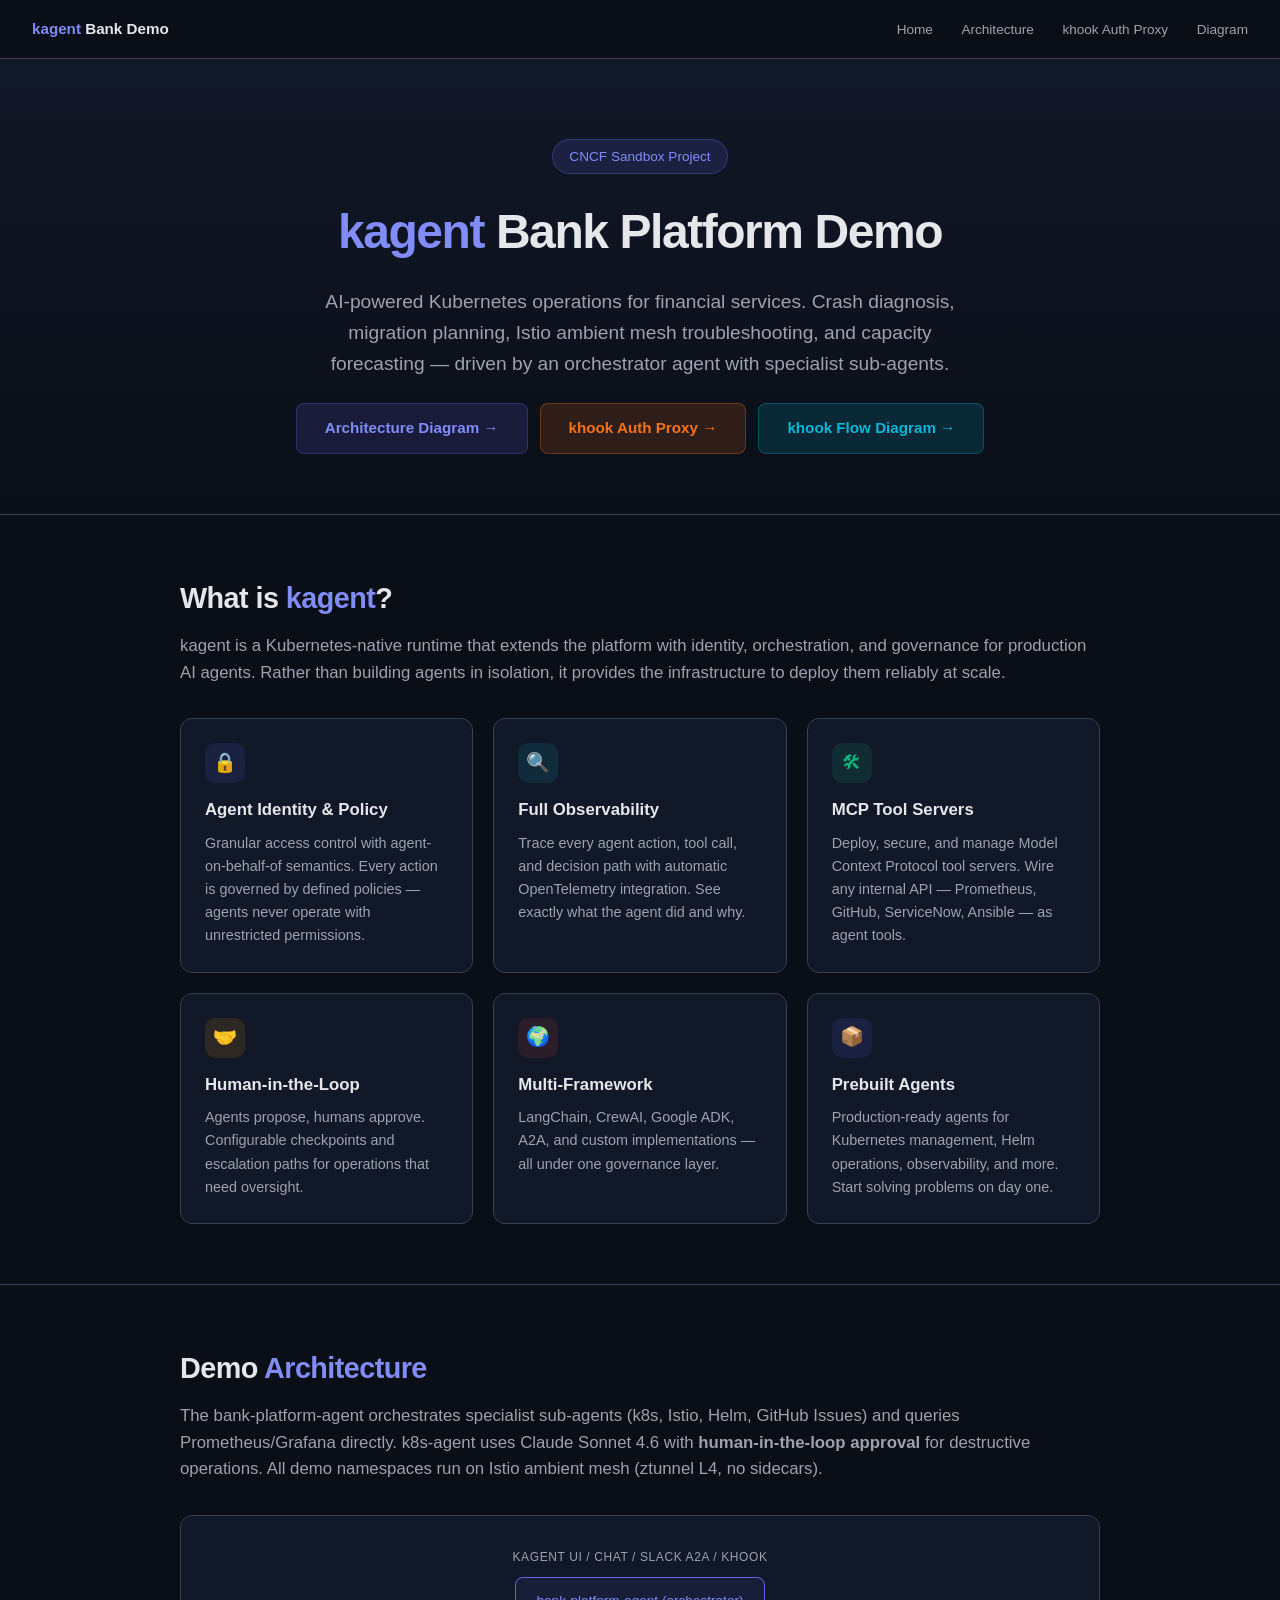
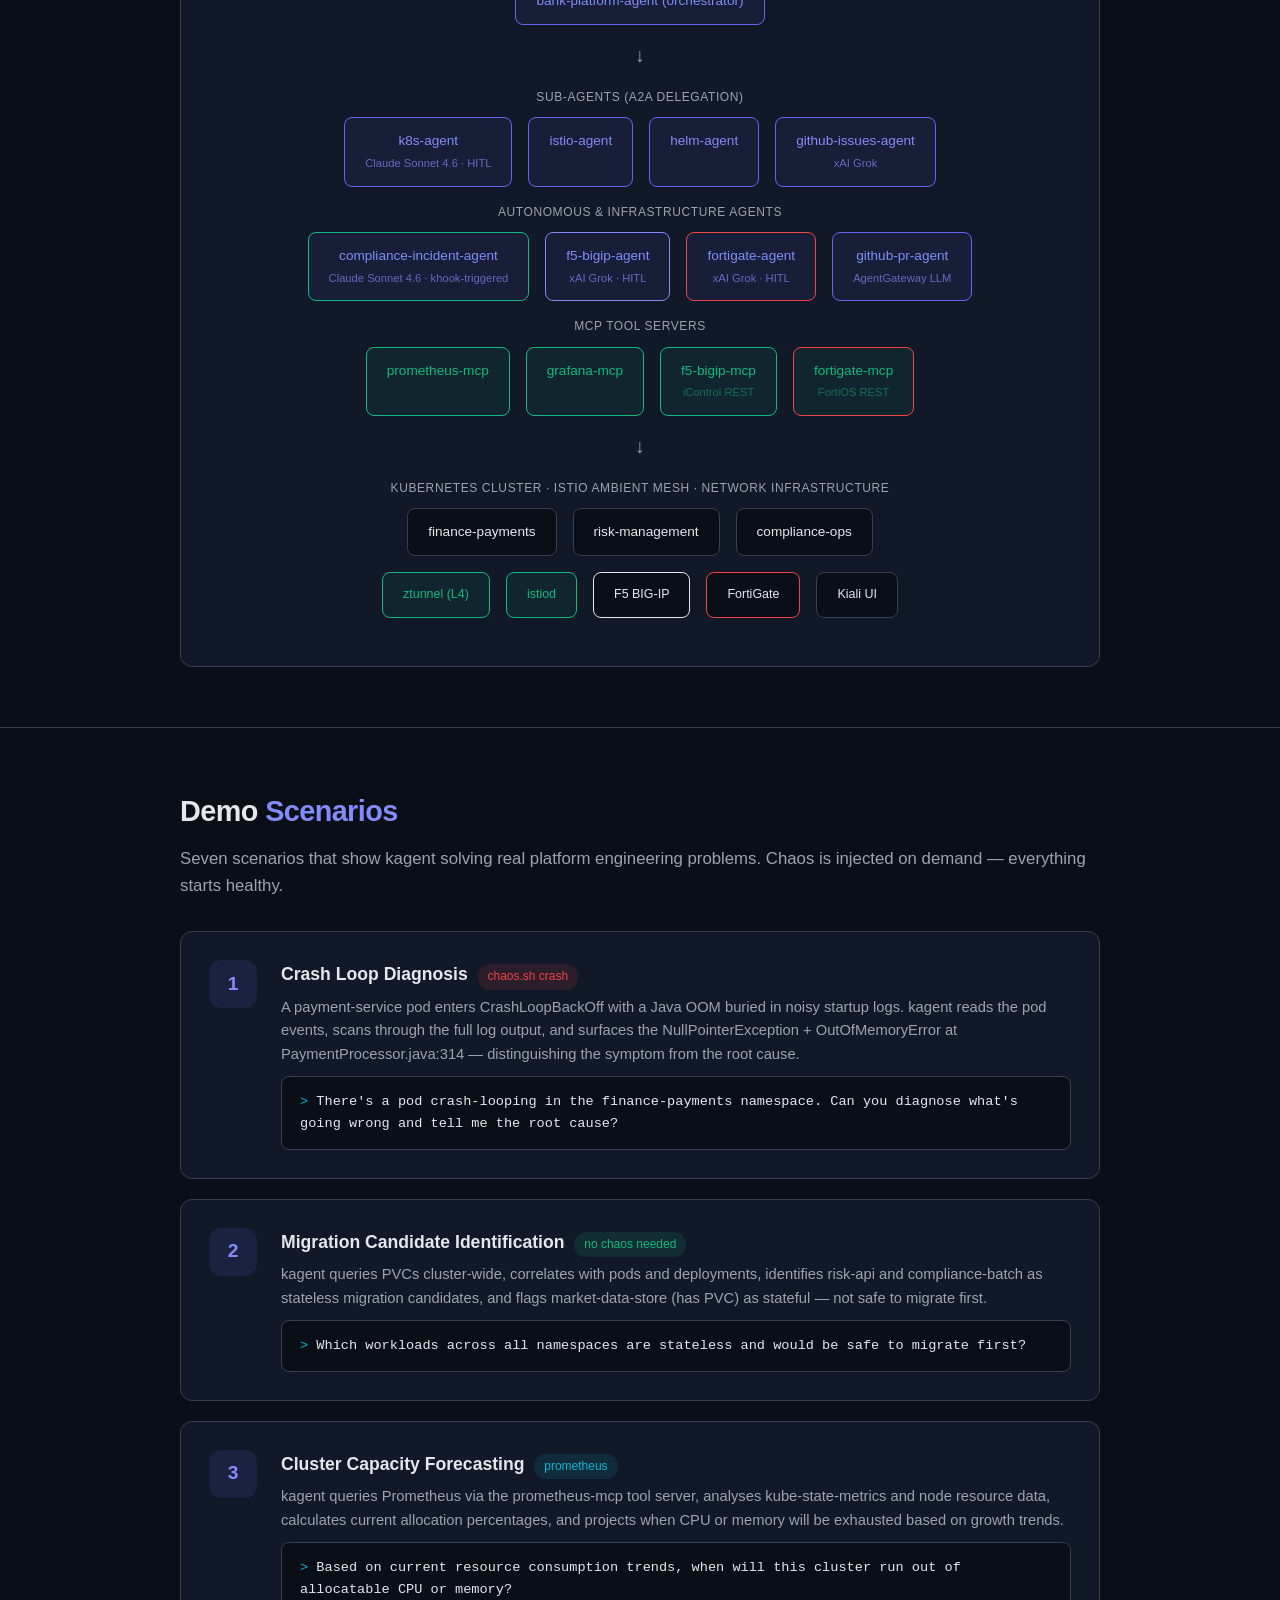
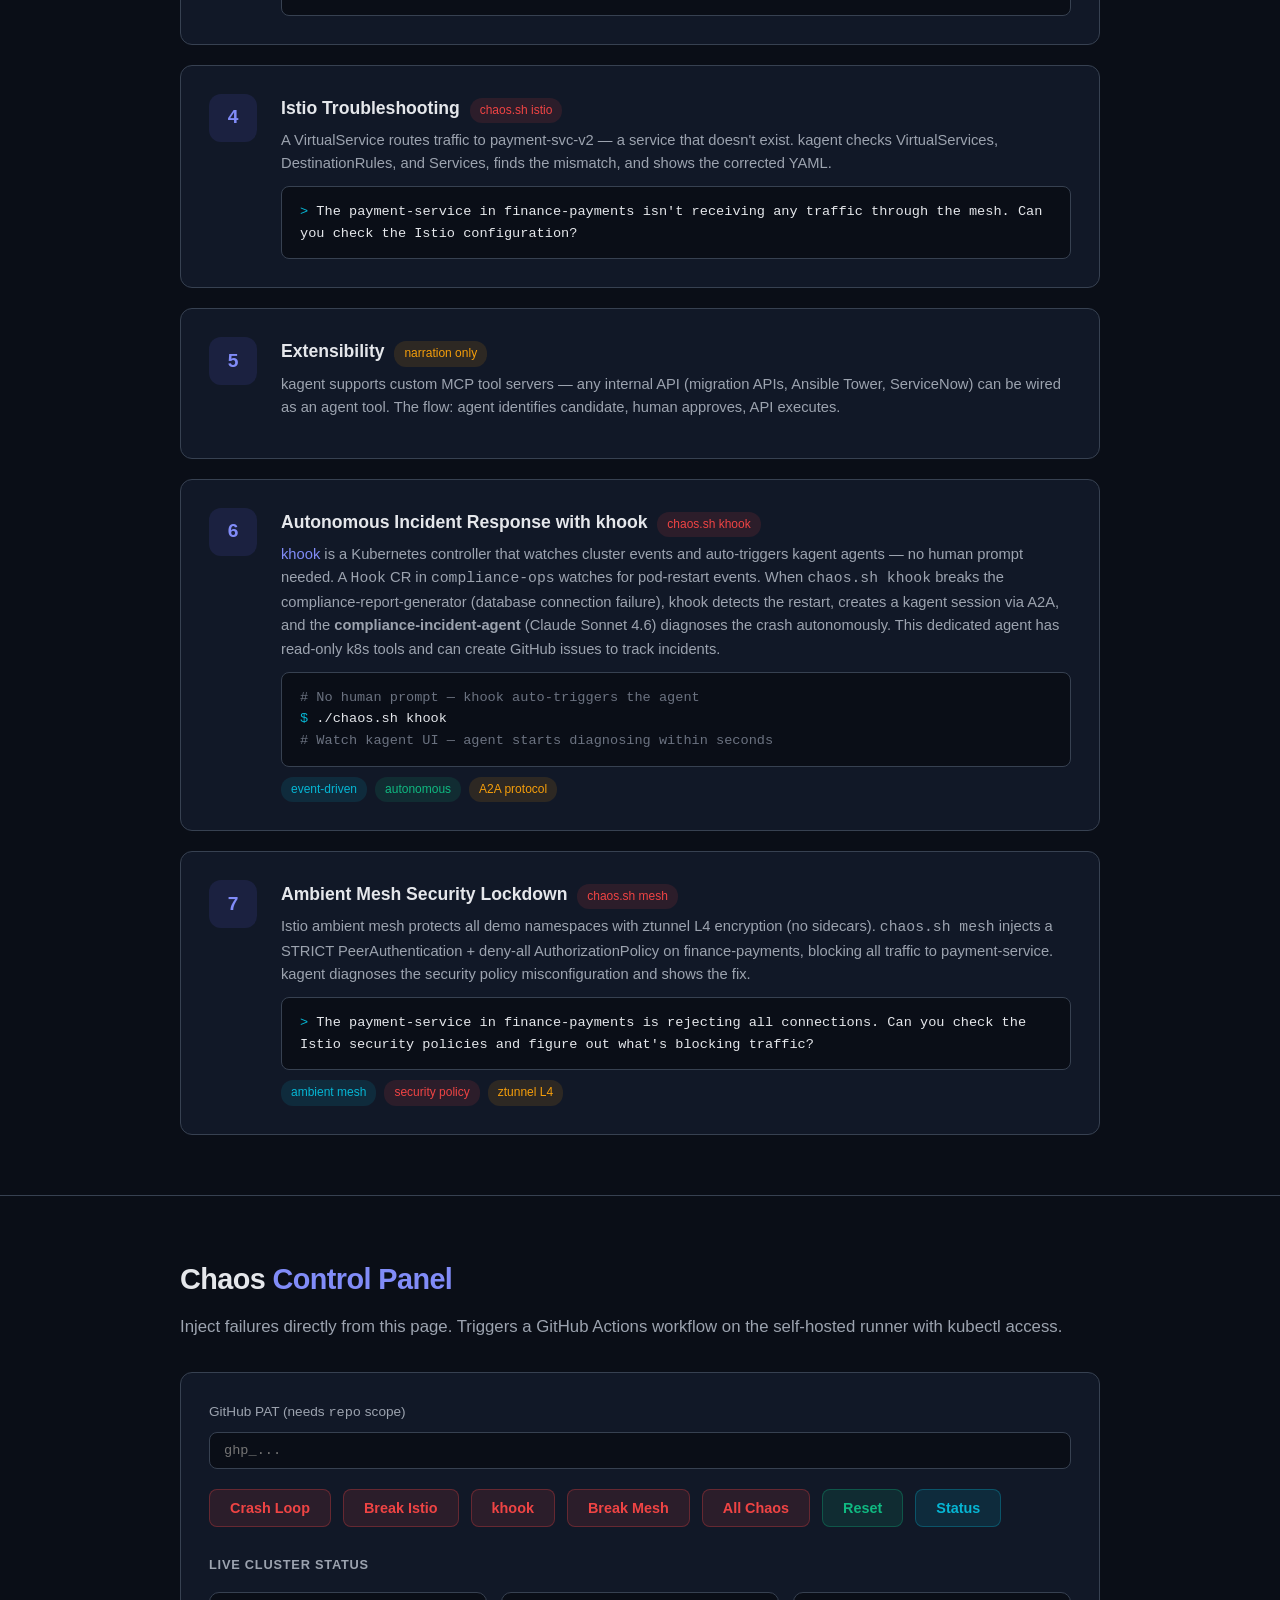
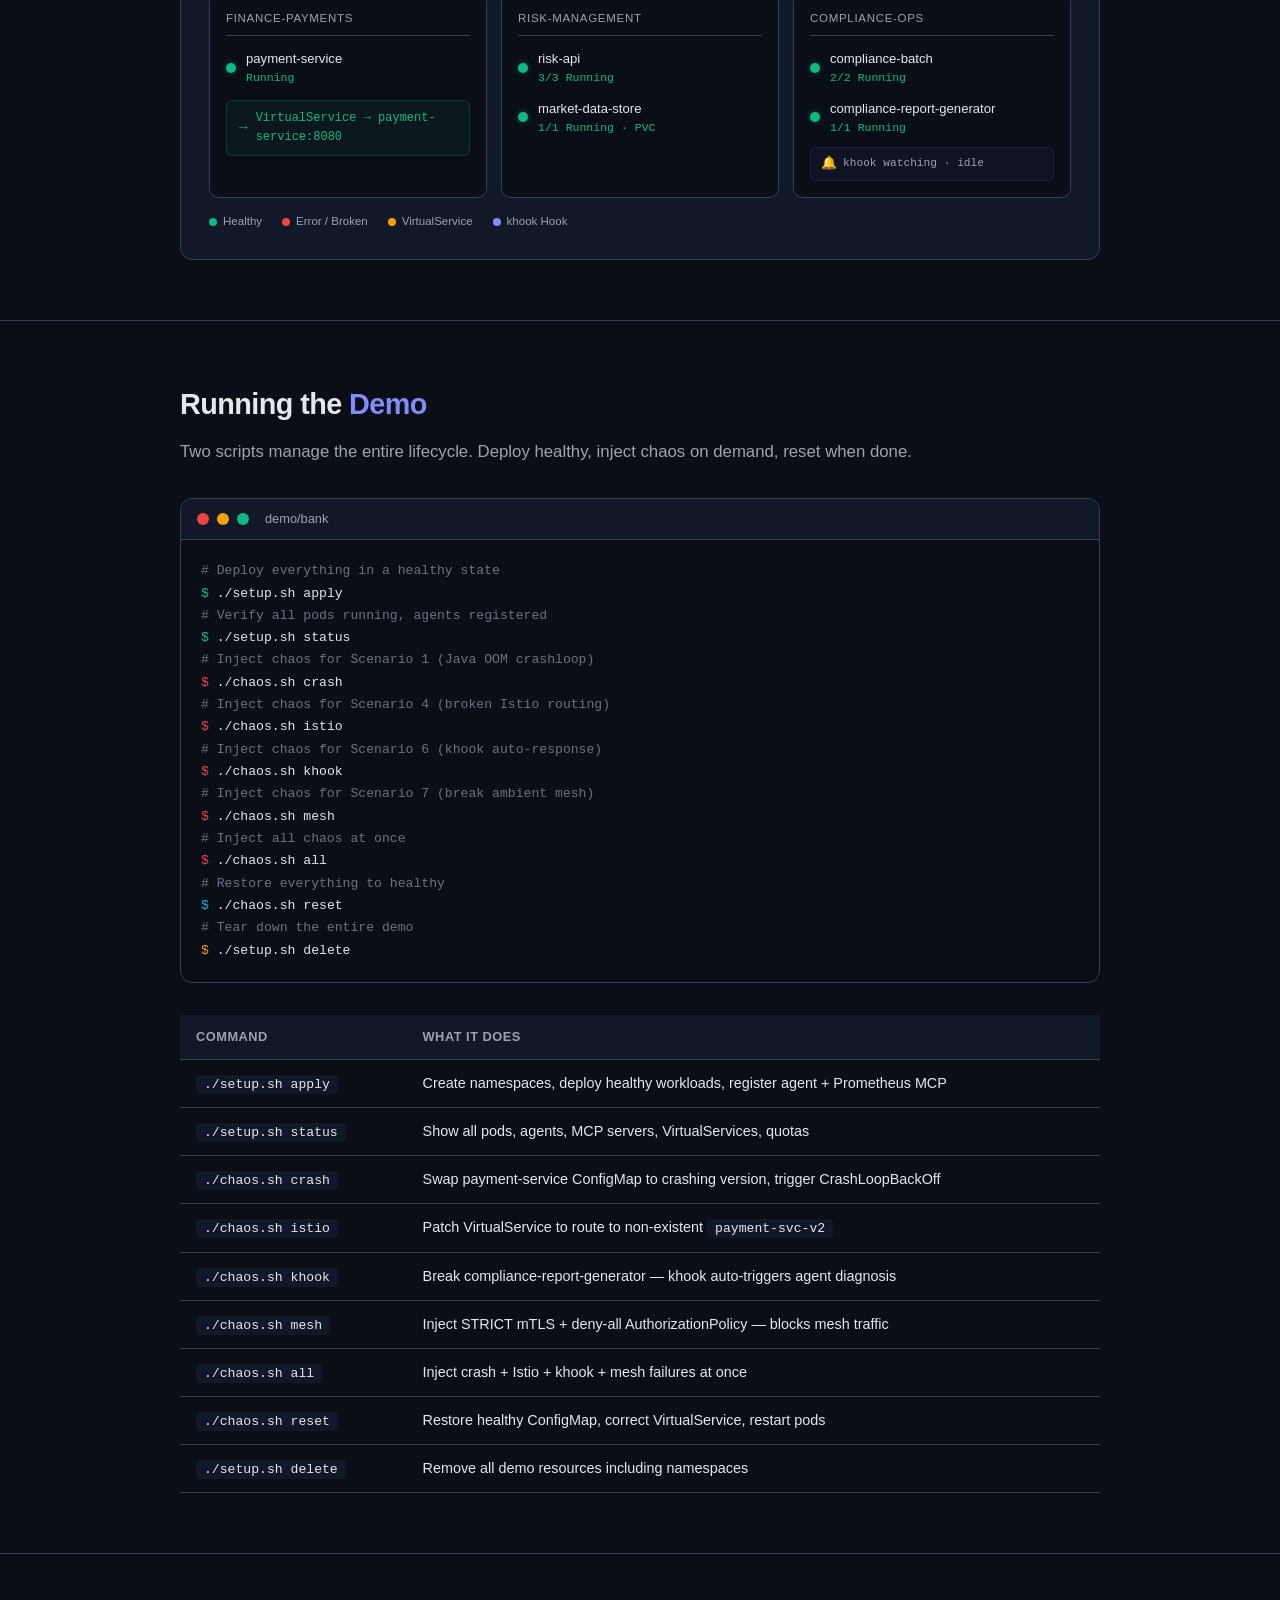
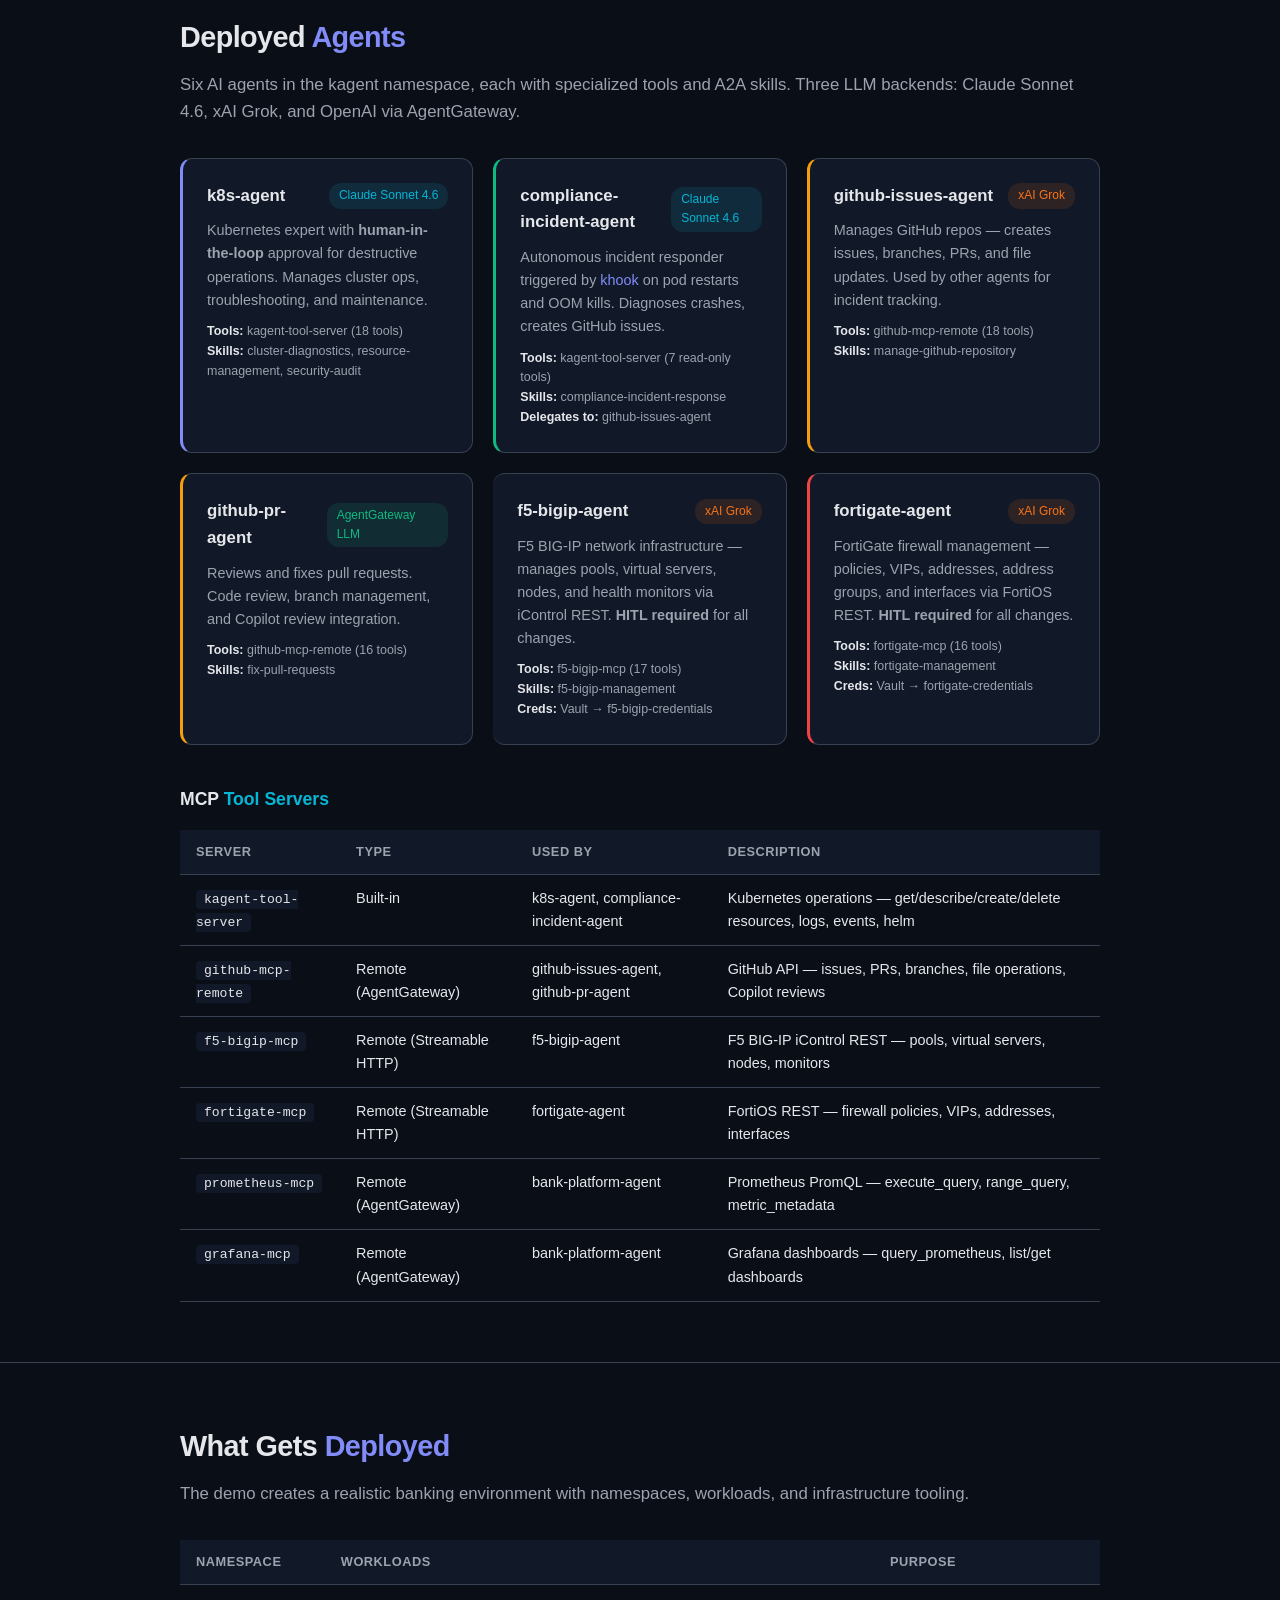
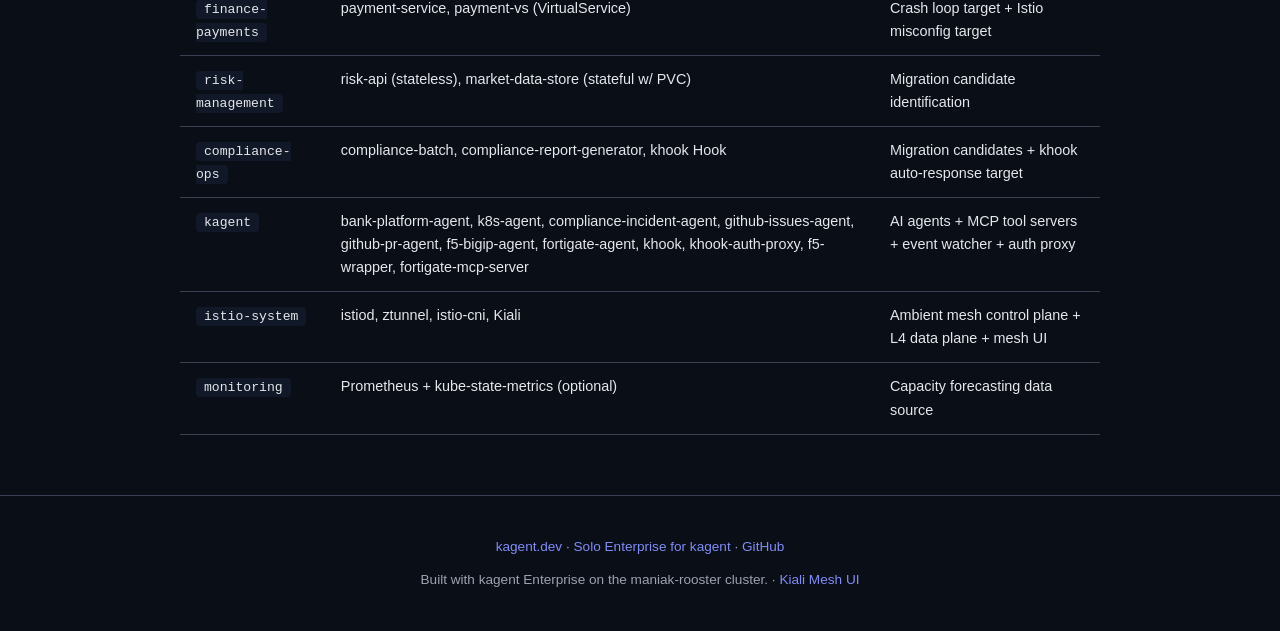
==== commit 53f10175: "docs: add all agents, MCP tool servers, and page links to home page Adds Agents section with all 6 a" ====
--- a/docs/index.html
+++ b/docs/index.html
@@ -460,7 +460,11 @@
     <div class="hero-badge">CNCF Sandbox Project</div>
     <h1><span>kagent</span> Bank Platform Demo</h1>
     <p>AI-powered Kubernetes operations for financial services. Crash diagnosis, migration planning, Istio ambient mesh troubleshooting, and capacity forecasting — driven by an orchestrator agent with specialist sub-agents.</p>
-    <a href="architecture.html" style="display: inline-block; margin-top: 24px; padding: 12px 28px; background: rgba(99, 102, 241, 0.15); color: var(--accent-light); border: 1px solid rgba(99, 102, 241, 0.3); border-radius: 8px; font-weight: 600; font-size: 0.95rem; text-decoration: none; transition: background 0.15s;">View Architecture Diagram &rarr;</a>
+    <div style="display: flex; gap: 12px; justify-content: center; margin-top: 24px; flex-wrap: wrap;">
+      <a href="architecture.html" style="display: inline-block; padding: 12px 28px; background: rgba(99, 102, 241, 0.15); color: var(--accent-light); border: 1px solid rgba(99, 102, 241, 0.3); border-radius: 8px; font-weight: 600; font-size: 0.95rem; text-decoration: none; transition: background 0.15s;">Architecture Diagram &rarr;</a>
+      <a href="khook-auth-proxy.html" style="display: inline-block; padding: 12px 28px; background: rgba(249, 115, 22, 0.15); color: #f97316; border: 1px solid rgba(249, 115, 22, 0.3); border-radius: 8px; font-weight: 600; font-size: 0.95rem; text-decoration: none; transition: background 0.15s;">khook Auth Proxy &rarr;</a>
+      <a href="khook-diagram.html" style="display: inline-block; padding: 12px 28px; background: rgba(6, 182, 212, 0.15); color: #06b6d4; border: 1px solid rgba(6, 182, 212, 0.3); border-radius: 8px; font-weight: 600; font-size: 0.95rem; text-decoration: none; transition: background 0.15s;">khook Flow Diagram &rarr;</a>
+    </div>
   </div>
 
   <!-- What is kagent -->
@@ -511,7 +515,7 @@
       <p>The bank-platform-agent orchestrates specialist sub-agents (k8s, Istio, Helm, GitHub Issues) and queries Prometheus/Grafana directly. k8s-agent uses Claude Sonnet 4.6 with <strong>human-in-the-loop approval</strong> for destructive operations. All demo namespaces run on Istio ambient mesh (ztunnel L4, no sidecars).</p>
 
       <div class="arch-diagram">
-        <div class="arch-label">kagent UI / Chat / Slack A2A / khook</div>
+        <div class="arch-label">kagent UI / Chat / Slack A2A / <a href="khook-auth-proxy.html" style="color: var(--orange);">khook</a></div>
         <div class="arch-row">
           <div class="arch-box accent">bank-platform-agent (orchestrator)</div>
         </div>
@@ -523,13 +527,22 @@
           <div class="arch-box accent">helm-agent</div>
           <div class="arch-box accent">github-issues-agent<br><span style="font-size:0.7rem;opacity:0.7;">xAI Grok</span></div>
         </div>
-        <div class="arch-label" style="margin-top: 12px;">Direct MCP Tools</div>
+        <div class="arch-label" style="margin-top: 12px;">Autonomous &amp; Infrastructure Agents</div>
+        <div class="arch-row">
+          <div class="arch-box accent" style="border-color: var(--green);">compliance-incident-agent<br><span style="font-size:0.7rem;opacity:0.7;">Claude Sonnet 4.6 &middot; <a href="khook-diagram.html" style="color: var(--orange); text-decoration: none;">khook-triggered</a></span></div>
+          <div class="arch-box accent" style="border-color: var(--orange);">f5-bigip-agent<br><span style="font-size:0.7rem;opacity:0.7;">xAI Grok &middot; HITL</span></div>
+          <div class="arch-box accent" style="border-color: var(--red);">fortigate-agent<br><span style="font-size:0.7rem;opacity:0.7;">xAI Grok &middot; HITL</span></div>
+          <div class="arch-box accent">github-pr-agent<br><span style="font-size:0.7rem;opacity:0.7;">AgentGateway LLM</span></div>
+        </div>
+        <div class="arch-label" style="margin-top: 12px;">MCP Tool Servers</div>
         <div class="arch-row">
           <div class="arch-box green">prometheus-mcp</div>
           <div class="arch-box green">grafana-mcp</div>
+          <div class="arch-box green" style="border-color: var(--orange);">f5-bigip-mcp<br><span style="font-size:0.7rem;opacity:0.5;">iControl REST</span></div>
+          <div class="arch-box green" style="border-color: var(--red);">fortigate-mcp<br><span style="font-size:0.7rem;opacity:0.5;">FortiOS REST</span></div>
         </div>
         <div class="arch-arrow">&darr;</div>
-        <div class="arch-label">Kubernetes Cluster &middot; Istio Ambient Mesh</div>
+        <div class="arch-label">Kubernetes Cluster &middot; Istio Ambient Mesh &middot; Network Infrastructure</div>
         <div class="arch-row">
           <div class="arch-box">finance-payments</div>
           <div class="arch-box">risk-management</div>
@@ -538,7 +551,8 @@
         <div class="arch-row" style="margin-top: 8px;">
           <div class="arch-box green" style="font-size: 0.78rem;">ztunnel (L4)</div>
           <div class="arch-box green" style="font-size: 0.78rem;">istiod</div>
-          <div class="arch-box green" style="font-size: 0.78rem;">istio-cni</div>
+          <div class="arch-box" style="font-size: 0.78rem; border-color: var(--orange);">F5 BIG-IP</div>
+          <div class="arch-box" style="font-size: 0.78rem; border-color: var(--red);">FortiGate</div>
           <div class="arch-box" style="font-size: 0.78rem;"><a href="http://kiali.rooster.maniak.com:20001" target="_blank" style="color: inherit;">Kiali UI</a></div>
         </div>
       </div>
@@ -871,6 +885,144 @@
     </div>
   </section>
 
+  <!-- Agents -->
+  <section>
+    <div class="container">
+      <h2>Deployed <span>Agents</span></h2>
+      <p>Six AI agents in the kagent namespace, each with specialized tools and A2A skills. Three LLM backends: Claude Sonnet 4.6, xAI Grok, and OpenAI via AgentGateway.</p>
+
+      <div class="features" style="grid-template-columns: repeat(auto-fit, minmax(280px, 1fr));">
+
+        <div class="feature" style="border-left: 3px solid var(--accent-light);">
+          <div style="display: flex; justify-content: space-between; align-items: center; margin-bottom: 10px;">
+            <h3 style="margin: 0;">k8s-agent</h3>
+            <span class="tag tag-cyan">Claude Sonnet 4.6</span>
+          </div>
+          <p>Kubernetes expert with <strong>human-in-the-loop</strong> approval for destructive operations. Manages cluster ops, troubleshooting, and maintenance.</p>
+          <div style="margin-top: 10px; font-size: 0.78rem; color: var(--text-muted);">
+            <strong style="color: var(--text);">Tools:</strong> kagent-tool-server (18 tools)<br>
+            <strong style="color: var(--text);">Skills:</strong> cluster-diagnostics, resource-management, security-audit
+          </div>
+        </div>
+
+        <div class="feature" style="border-left: 3px solid var(--green);">
+          <div style="display: flex; justify-content: space-between; align-items: center; margin-bottom: 10px;">
+            <h3 style="margin: 0;">compliance-incident-agent</h3>
+            <span class="tag tag-cyan">Claude Sonnet 4.6</span>
+          </div>
+          <p>Autonomous incident responder triggered by <a href="khook-auth-proxy.html">khook</a> on pod restarts and OOM kills. Diagnoses crashes, creates GitHub issues.</p>
+          <div style="margin-top: 10px; font-size: 0.78rem; color: var(--text-muted);">
+            <strong style="color: var(--text);">Tools:</strong> kagent-tool-server (7 read-only tools)<br>
+            <strong style="color: var(--text);">Skills:</strong> compliance-incident-response<br>
+            <strong style="color: var(--text);">Delegates to:</strong> github-issues-agent
+          </div>
+        </div>
+
+        <div class="feature" style="border-left: 3px solid var(--yellow);">
+          <div style="display: flex; justify-content: space-between; align-items: center; margin-bottom: 10px;">
+            <h3 style="margin: 0;">github-issues-agent</h3>
+            <span class="tag tag-orange" style="background: rgba(249,115,22,0.12); color: #f97316;">xAI Grok</span>
+          </div>
+          <p>Manages GitHub repos &mdash; creates issues, branches, PRs, and file updates. Used by other agents for incident tracking.</p>
+          <div style="margin-top: 10px; font-size: 0.78rem; color: var(--text-muted);">
+            <strong style="color: var(--text);">Tools:</strong> github-mcp-remote (18 tools)<br>
+            <strong style="color: var(--text);">Skills:</strong> manage-github-repository
+          </div>
+        </div>
+
+        <div class="feature" style="border-left: 3px solid var(--yellow);">
+          <div style="display: flex; justify-content: space-between; align-items: center; margin-bottom: 10px;">
+            <h3 style="margin: 0;">github-pr-agent</h3>
+            <span class="tag tag-green">AgentGateway LLM</span>
+          </div>
+          <p>Reviews and fixes pull requests. Code review, branch management, and Copilot review integration.</p>
+          <div style="margin-top: 10px; font-size: 0.78rem; color: var(--text-muted);">
+            <strong style="color: var(--text);">Tools:</strong> github-mcp-remote (16 tools)<br>
+            <strong style="color: var(--text);">Skills:</strong> fix-pull-requests
+          </div>
+        </div>
+
+        <div class="feature" style="border-left: 3px solid var(--orange);">
+          <div style="display: flex; justify-content: space-between; align-items: center; margin-bottom: 10px;">
+            <h3 style="margin: 0;">f5-bigip-agent</h3>
+            <span class="tag tag-orange" style="background: rgba(249,115,22,0.12); color: #f97316;">xAI Grok</span>
+          </div>
+          <p>F5 BIG-IP network infrastructure &mdash; manages pools, virtual servers, nodes, and health monitors via iControl REST. <strong>HITL required</strong> for all changes.</p>
+          <div style="margin-top: 10px; font-size: 0.78rem; color: var(--text-muted);">
+            <strong style="color: var(--text);">Tools:</strong> f5-bigip-mcp (17 tools)<br>
+            <strong style="color: var(--text);">Skills:</strong> f5-bigip-management<br>
+            <strong style="color: var(--text);">Creds:</strong> Vault &rarr; f5-bigip-credentials
+          </div>
+        </div>
+
+        <div class="feature" style="border-left: 3px solid var(--red);">
+          <div style="display: flex; justify-content: space-between; align-items: center; margin-bottom: 10px;">
+            <h3 style="margin: 0;">fortigate-agent</h3>
+            <span class="tag tag-orange" style="background: rgba(249,115,22,0.12); color: #f97316;">xAI Grok</span>
+          </div>
+          <p>FortiGate firewall management &mdash; policies, VIPs, addresses, address groups, and interfaces via FortiOS REST. <strong>HITL required</strong> for all changes.</p>
+          <div style="margin-top: 10px; font-size: 0.78rem; color: var(--text-muted);">
+            <strong style="color: var(--text);">Tools:</strong> fortigate-mcp (16 tools)<br>
+            <strong style="color: var(--text);">Skills:</strong> fortigate-management<br>
+            <strong style="color: var(--text);">Creds:</strong> Vault &rarr; fortigate-credentials
+          </div>
+        </div>
+
+      </div>
+
+      <!-- MCP Tool Servers -->
+      <h3 style="margin-top: 40px; font-size: 1.1rem;">MCP <span style="color: var(--cyan);">Tool Servers</span></h3>
+      <table class="flow-table" style="margin-top: 16px;">
+        <thead>
+          <tr>
+            <th>Server</th>
+            <th>Type</th>
+            <th>Used By</th>
+            <th>Description</th>
+          </tr>
+        </thead>
+        <tbody>
+          <tr>
+            <td><code>kagent-tool-server</code></td>
+            <td>Built-in</td>
+            <td>k8s-agent, compliance-incident-agent</td>
+            <td>Kubernetes operations &mdash; get/describe/create/delete resources, logs, events, helm</td>
+          </tr>
+          <tr>
+            <td><code>github-mcp-remote</code></td>
+            <td>Remote (AgentGateway)</td>
+            <td>github-issues-agent, github-pr-agent</td>
+            <td>GitHub API &mdash; issues, PRs, branches, file operations, Copilot reviews</td>
+          </tr>
+          <tr>
+            <td><code>f5-bigip-mcp</code></td>
+            <td>Remote (Streamable HTTP)</td>
+            <td>f5-bigip-agent</td>
+            <td>F5 BIG-IP iControl REST &mdash; pools, virtual servers, nodes, monitors</td>
+          </tr>
+          <tr>
+            <td><code>fortigate-mcp</code></td>
+            <td>Remote (Streamable HTTP)</td>
+            <td>fortigate-agent</td>
+            <td>FortiOS REST &mdash; firewall policies, VIPs, addresses, interfaces</td>
+          </tr>
+          <tr>
+            <td><code>prometheus-mcp</code></td>
+            <td>Remote (AgentGateway)</td>
+            <td>bank-platform-agent</td>
+            <td>Prometheus PromQL &mdash; execute_query, range_query, metric_metadata</td>
+          </tr>
+          <tr>
+            <td><code>grafana-mcp</code></td>
+            <td>Remote (AgentGateway)</td>
+            <td>bank-platform-agent</td>
+            <td>Grafana dashboards &mdash; query_prometheus, list/get dashboards</td>
+          </tr>
+        </tbody>
+      </table>
+    </div>
+  </section>
+
   <!-- What's Deployed -->
   <section>
     <div class="container">
@@ -903,8 +1055,8 @@
           </tr>
           <tr>
             <td><code>kagent</code></td>
-            <td>bank-platform-agent, k8s-agent (Claude Sonnet 4.6 + HITL), compliance-incident-agent (Claude Sonnet 4.6), github-issues-agent (Grok), prometheus-mcp-server, khook controller</td>
-            <td>AI orchestrator + sub-agents + incident responder + Prometheus tool server + event watcher</td>
+            <td>bank-platform-agent, k8s-agent, compliance-incident-agent, github-issues-agent, github-pr-agent, f5-bigip-agent, fortigate-agent, khook, khook-auth-proxy, f5-wrapper, fortigate-mcp-server</td>
+            <td>AI agents + MCP tool servers + event watcher + auth proxy</td>
           </tr>
           <tr>
             <td><code>istio-system</code></td>
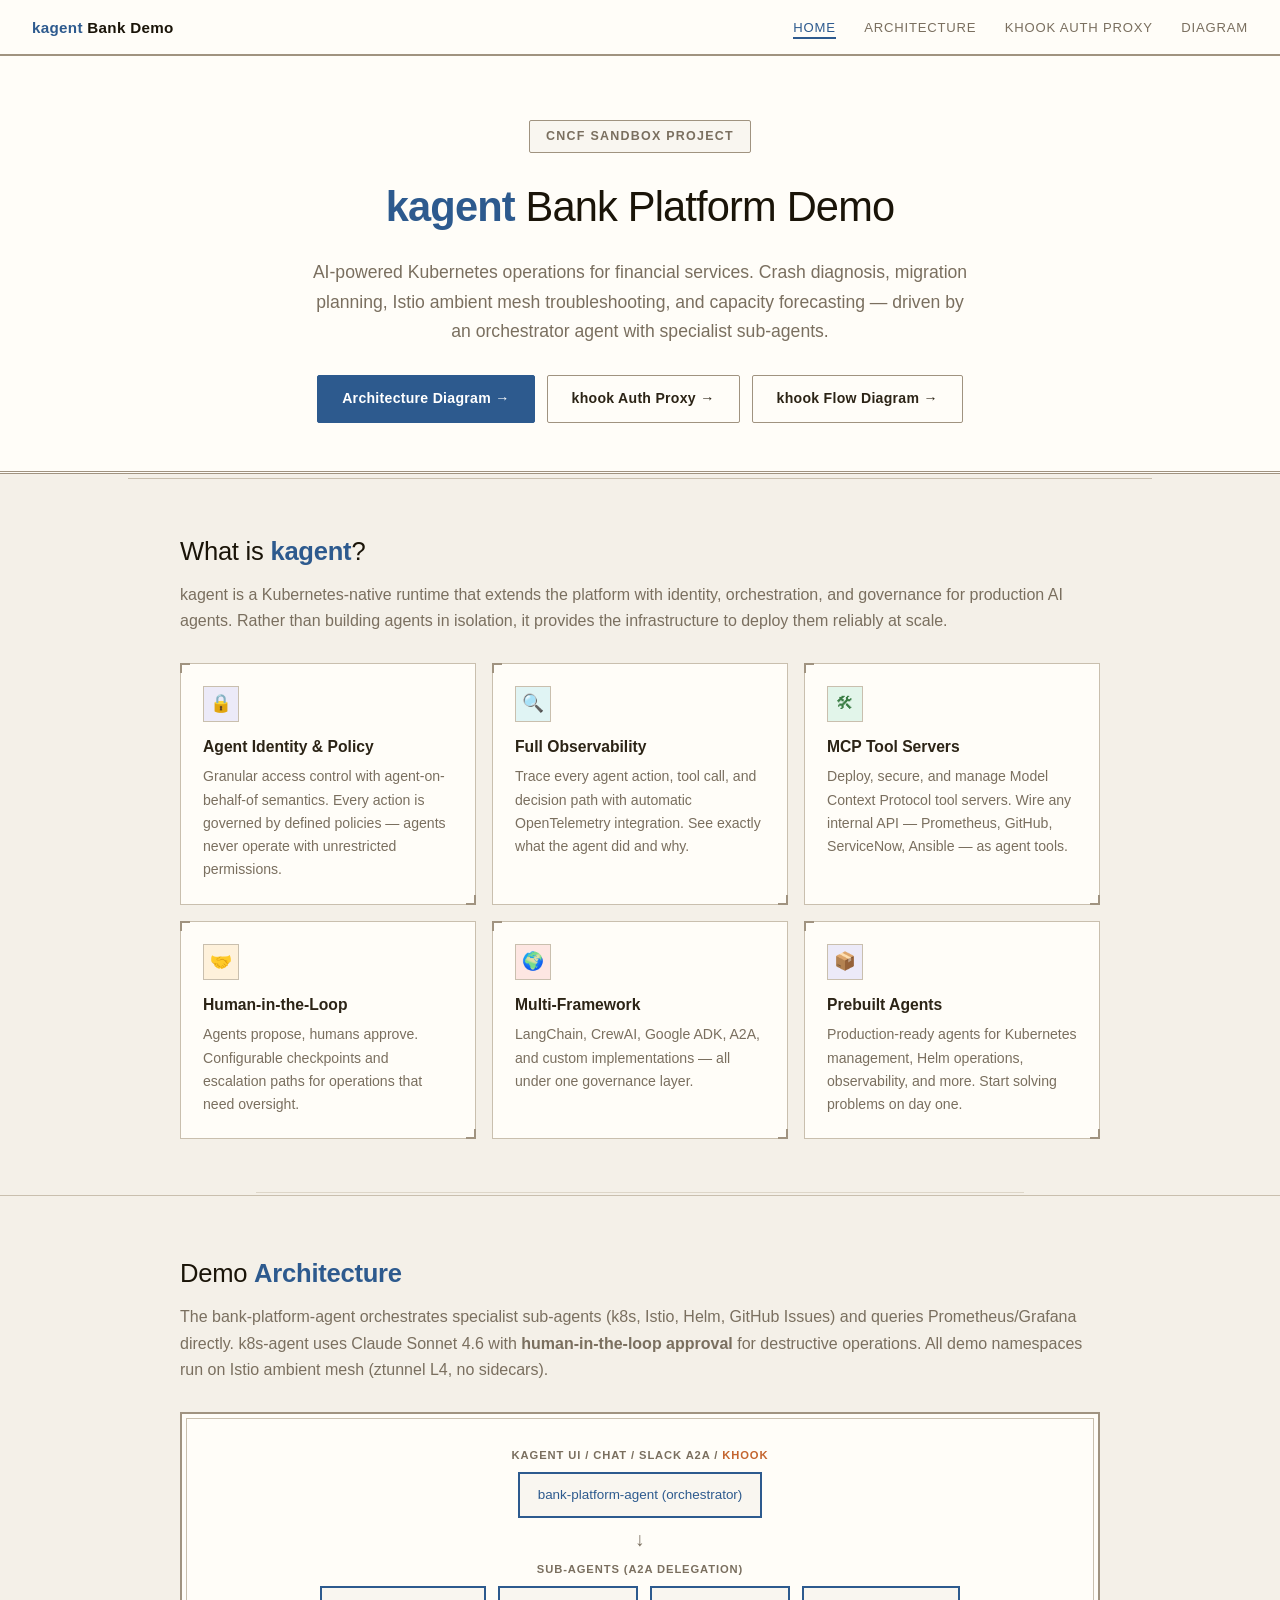
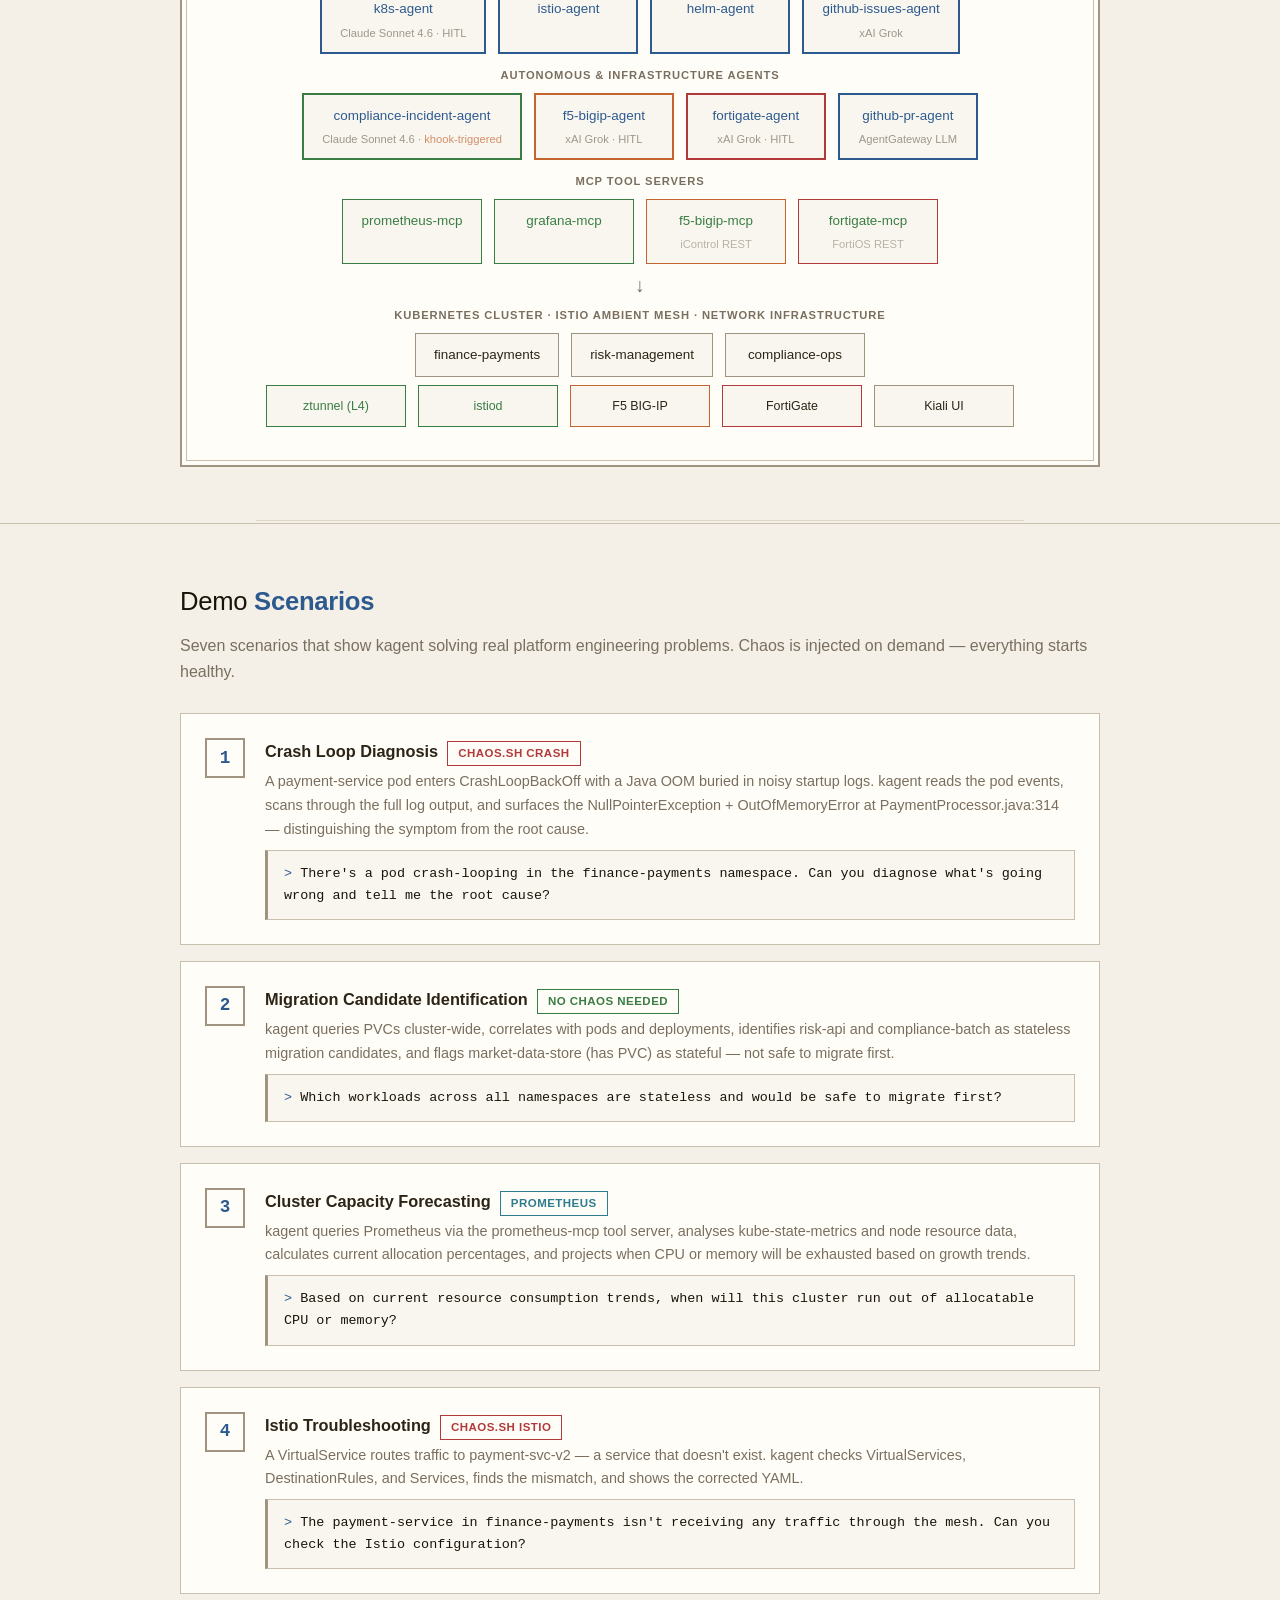
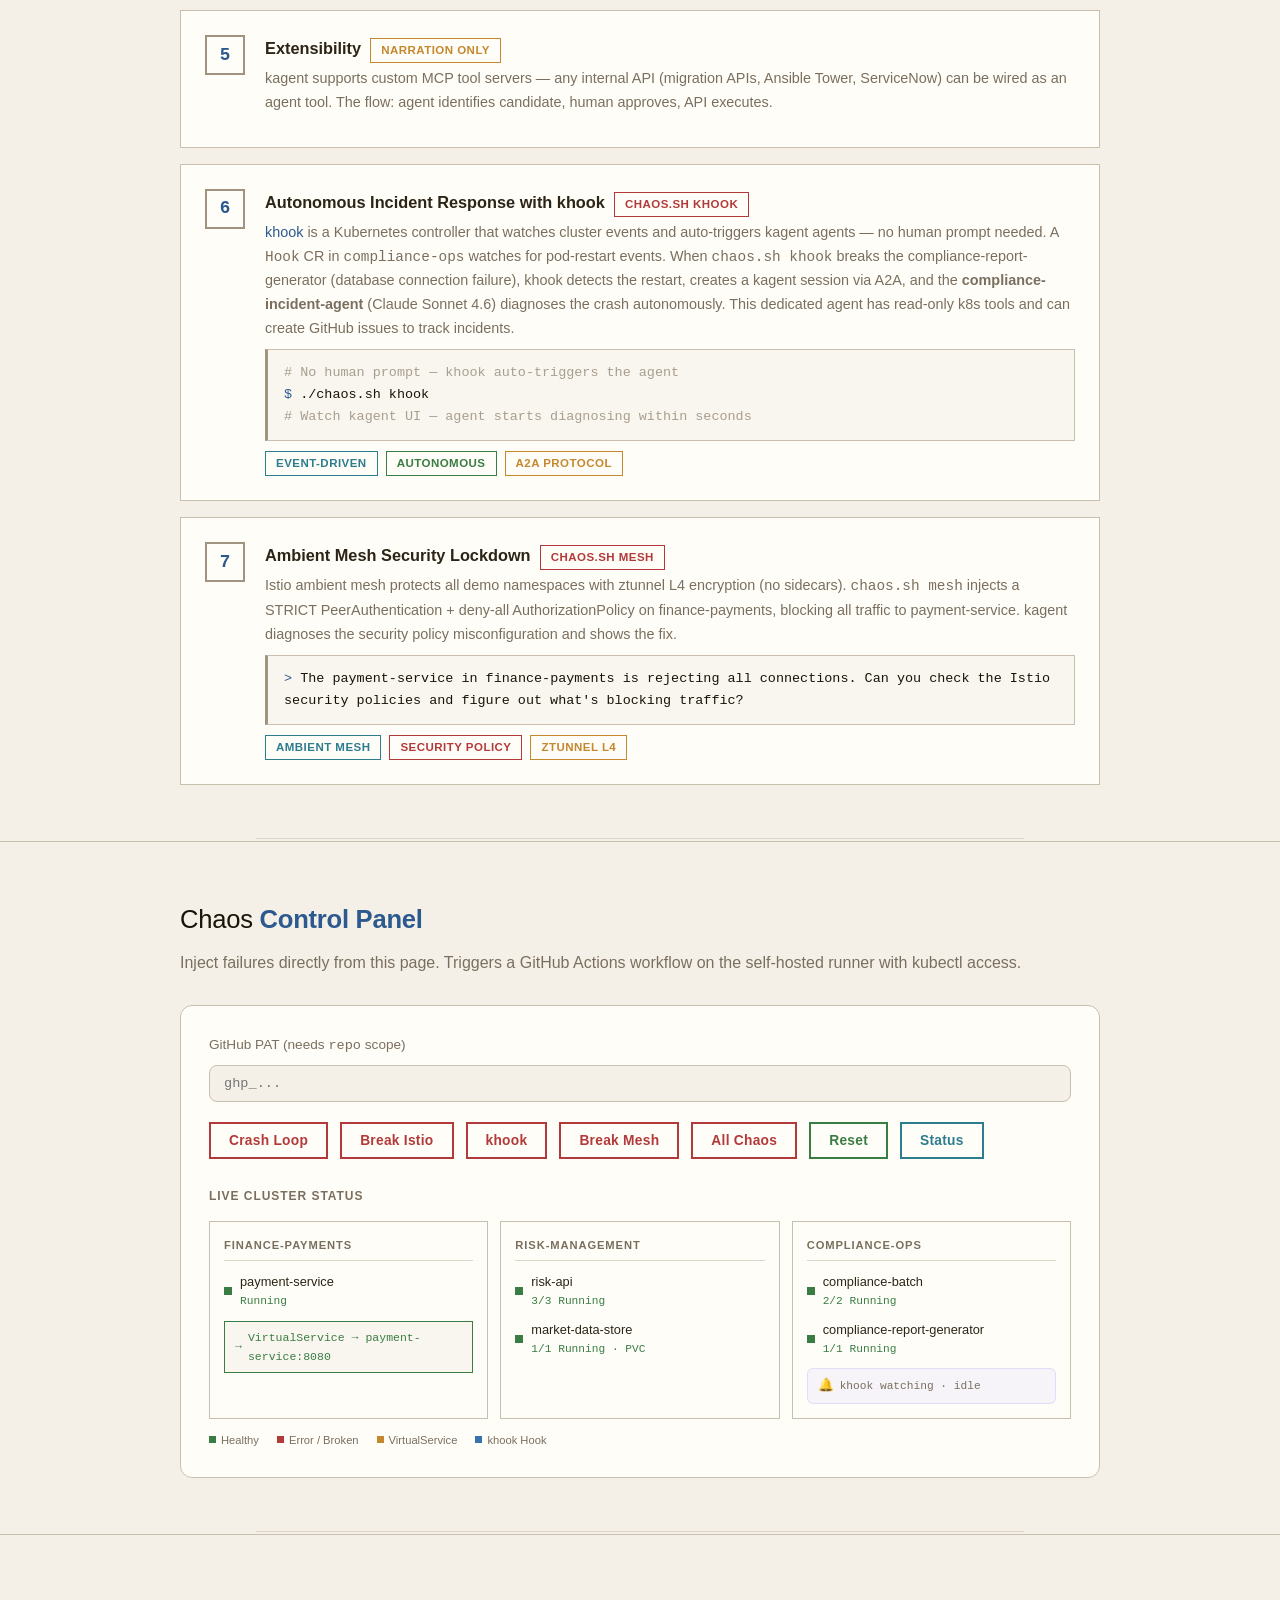
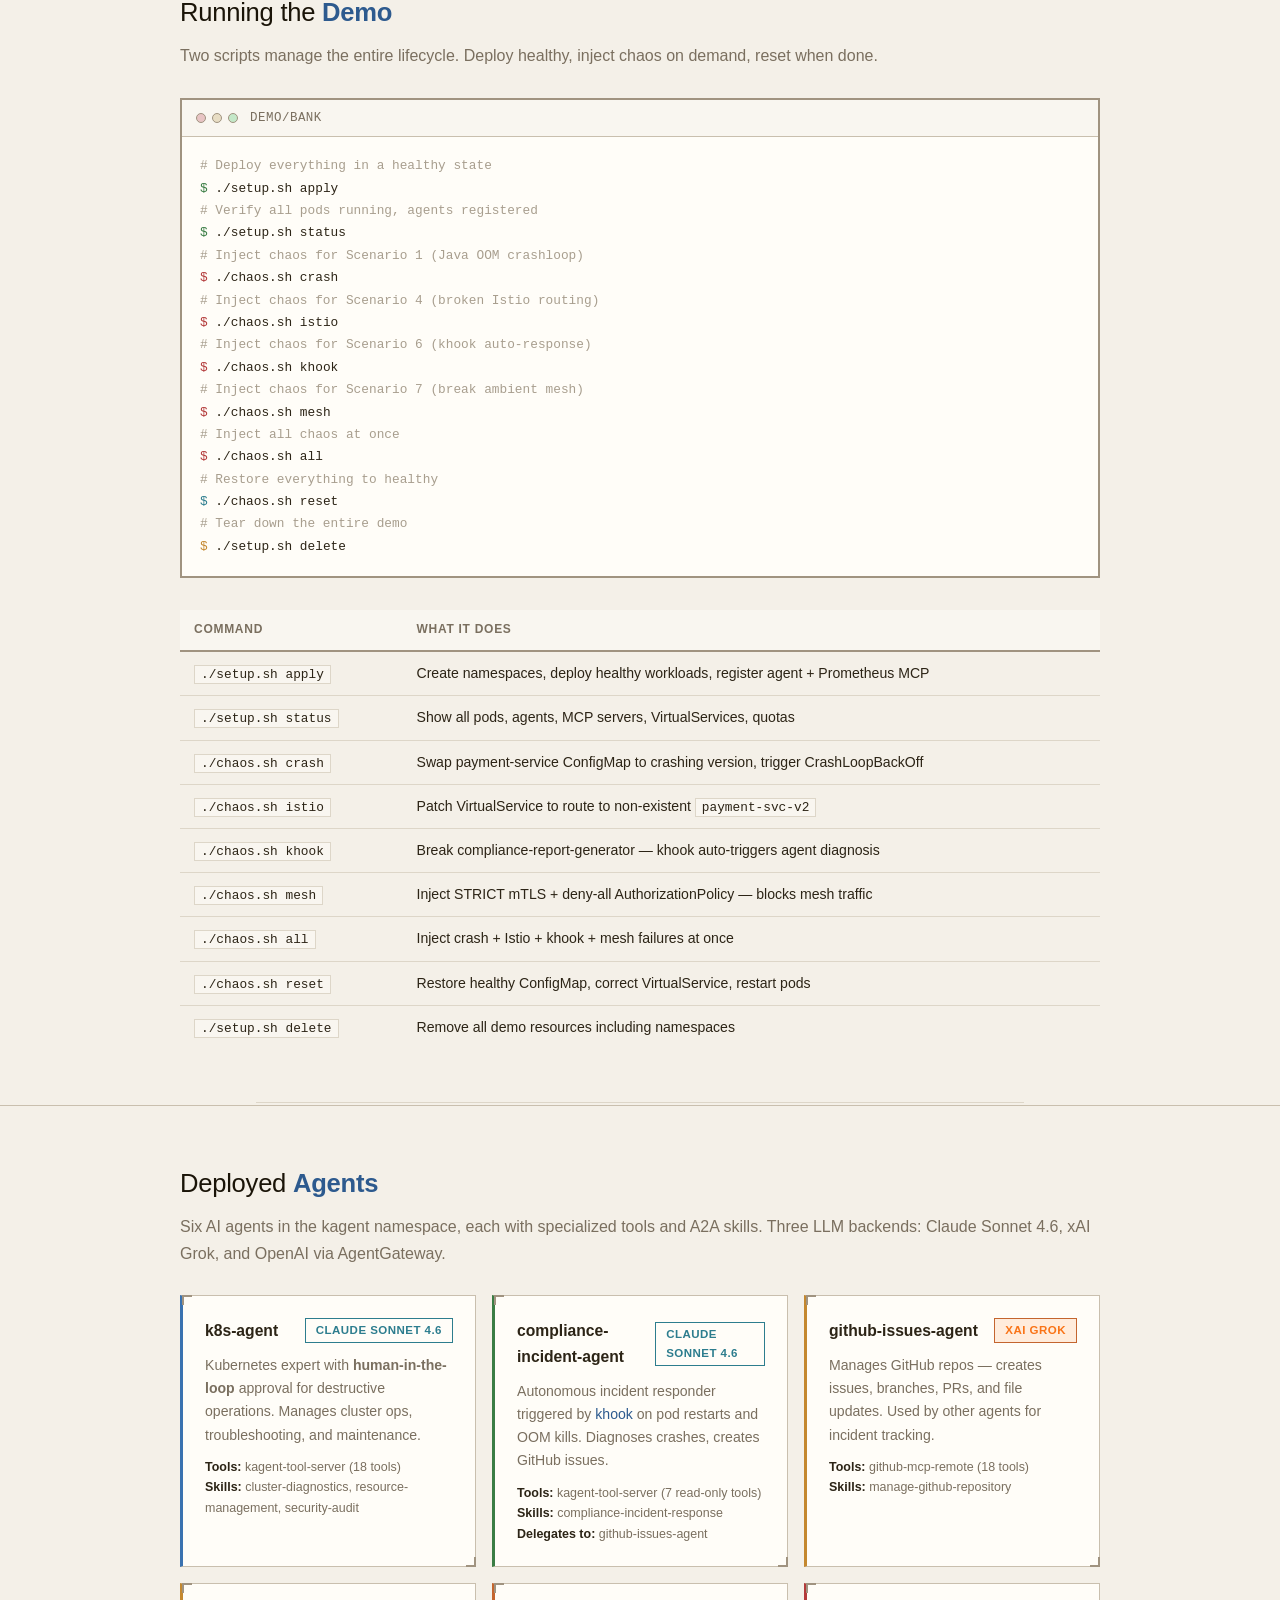
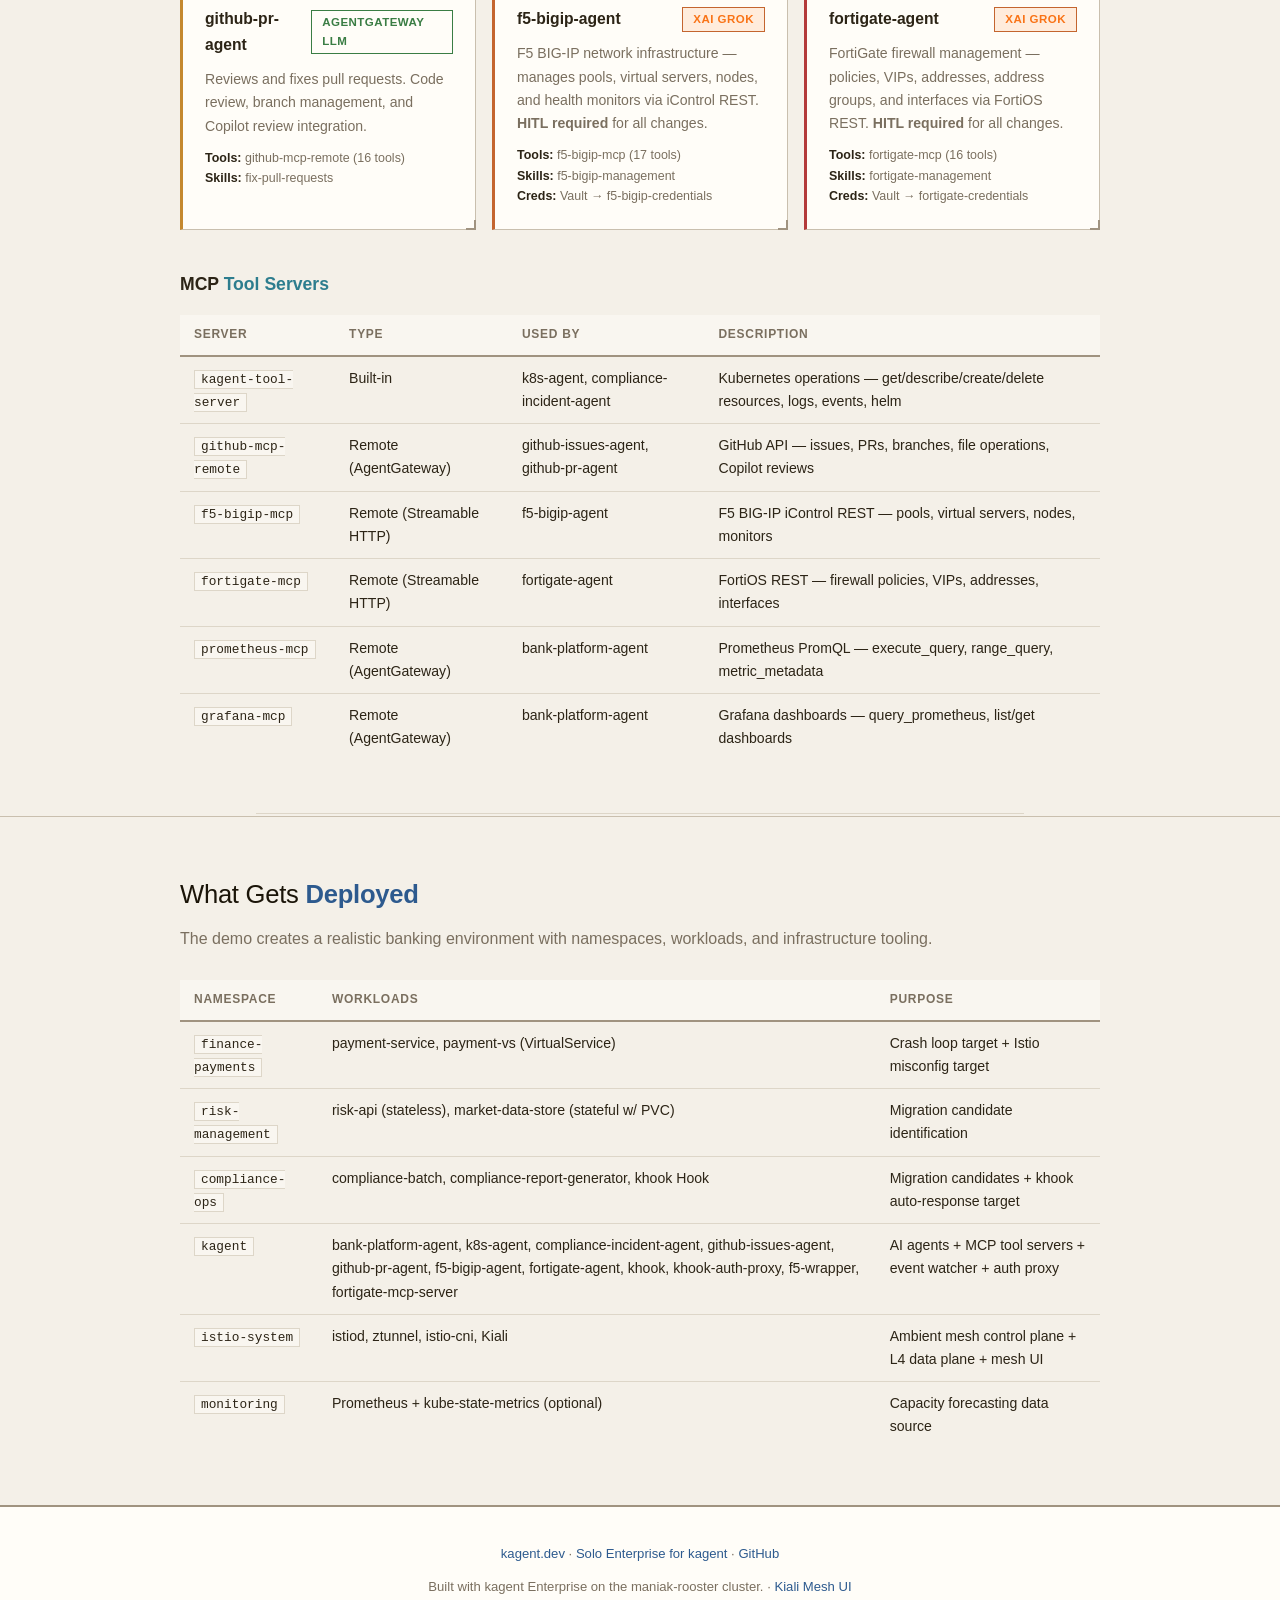
==== commit d5a1c2e2: "docs: switch to paper architecture theme across all pages Shared paper-theme.css with cream paper ba" ====
--- a/docs/index.html
+++ b/docs/index.html
@@ -4,454 +4,22 @@
   <meta charset="UTF-8">
   <meta name="viewport" content="width=device-width, initial-scale=1.0">
   <title>kagent — Bank Platform Demo</title>
+  <link rel="stylesheet" href="paper-theme.css">
   <style>
-    :root {
-      --bg: #0a0e17;
-      --surface: #111827;
-      --surface-light: #1f2937;
-      --border: #374151;
-      --text: #e5e7eb;
-      --text-muted: #9ca3af;
-      --accent: #6366f1;
-      --accent-light: #818cf8;
-      --green: #10b981;
-      --red: #ef4444;
-      --yellow: #f59e0b;
-      --cyan: #06b6d4;
-    }
-    * { margin: 0; padding: 0; box-sizing: border-box; }
-    body {
-      font-family: -apple-system, BlinkMacSystemFont, 'Segoe UI', Roboto, sans-serif;
-      background: var(--bg);
-      color: var(--text);
-      line-height: 1.6;
-    }
-    a { color: var(--accent-light); text-decoration: none; }
-    a:hover { text-decoration: underline; }
-
-    /* Hero */
-    .hero {
-      text-align: center;
-      padding: 80px 20px 60px;
-      background: linear-gradient(180deg, #111827 0%, var(--bg) 100%);
-      border-bottom: 1px solid var(--border);
-    }
-    .hero-badge {
-      display: inline-block;
-      background: rgba(99, 102, 241, 0.15);
-      color: var(--accent-light);
-      padding: 6px 16px;
-      border-radius: 20px;
-      font-size: 0.85rem;
-      font-weight: 500;
-      margin-bottom: 20px;
-      border: 1px solid rgba(99, 102, 241, 0.3);
-    }
-    .hero h1 {
-      font-size: 3rem;
-      font-weight: 700;
-      letter-spacing: -0.03em;
-      margin-bottom: 16px;
-    }
-    .hero h1 span { color: var(--accent-light); }
-    .hero p {
-      font-size: 1.2rem;
-      color: var(--text-muted);
-      max-width: 640px;
-      margin: 0 auto;
-    }
-
-    /* Container */
-    .container { max-width: 960px; margin: 0 auto; padding: 0 20px; }
-
-    /* Section */
-    section { padding: 60px 0; }
-    section + section { border-top: 1px solid var(--border); }
-    section h2 {
-      font-size: 1.8rem;
-      font-weight: 600;
-      margin-bottom: 12px;
-      letter-spacing: -0.02em;
-    }
-    section h2 span { color: var(--accent-light); }
-    section > .container > p {
-      color: var(--text-muted);
-      margin-bottom: 32px;
-      font-size: 1.05rem;
-    }
-
-    /* Feature grid */
-    .features {
-      display: grid;
-      grid-template-columns: repeat(auto-fit, minmax(260px, 1fr));
-      gap: 20px;
-      margin-top: 24px;
-    }
-    .feature {
-      background: var(--surface);
-      border: 1px solid var(--border);
-      border-radius: 12px;
-      padding: 24px;
-    }
-    .feature-icon {
-      width: 40px;
-      height: 40px;
-      border-radius: 10px;
-      display: flex;
-      align-items: center;
-      justify-content: center;
-      font-size: 1.2rem;
-      margin-bottom: 14px;
-    }
-    .feature h3 { font-size: 1.05rem; margin-bottom: 8px; }
-    .feature p { color: var(--text-muted); font-size: 0.9rem; }
-
-    /* Scenario cards */
-    .scenarios { display: flex; flex-direction: column; gap: 20px; margin-top: 24px; }
-    .scenario {
-      background: var(--surface);
-      border: 1px solid var(--border);
-      border-radius: 12px;
-      padding: 28px;
-      display: flex;
-      gap: 24px;
-      align-items: flex-start;
-    }
-    .scenario-num {
-      flex-shrink: 0;
-      width: 48px;
-      height: 48px;
-      border-radius: 12px;
-      background: rgba(99, 102, 241, 0.12);
-      color: var(--accent-light);
-      display: flex;
-      align-items: center;
-      justify-content: center;
-      font-size: 1.2rem;
-      font-weight: 700;
-    }
-    .scenario-body h3 { font-size: 1.1rem; margin-bottom: 6px; }
-    .scenario-body p { color: var(--text-muted); font-size: 0.92rem; margin-bottom: 10px; }
-
-    /* Code blocks */
-    .code-block {
-      background: var(--bg);
-      border: 1px solid var(--border);
-      border-radius: 8px;
-      padding: 14px 18px;
-      font-family: 'SF Mono', 'Fira Code', 'Cascadia Code', monospace;
-      font-size: 0.85rem;
-      overflow-x: auto;
-      color: var(--text-muted);
-    }
-    .code-block .prompt { color: var(--cyan); }
-    .code-block .cmd { color: var(--text); }
-    .code-block .comment { color: #6b7280; }
-
-    /* Terminal */
-    .terminal {
-      background: var(--bg);
-      border: 1px solid var(--border);
-      border-radius: 12px;
-      overflow: hidden;
-      margin-top: 24px;
-    }
-    .terminal-header {
-      background: var(--surface);
-      padding: 10px 16px;
-      display: flex;
-      align-items: center;
-      gap: 8px;
-      border-bottom: 1px solid var(--border);
-    }
-    .terminal-dot {
-      width: 12px; height: 12px; border-radius: 50%;
-    }
-    .terminal-dot.r { background: var(--red); }
-    .terminal-dot.y { background: var(--yellow); }
-    .terminal-dot.g { background: var(--green); }
-    .terminal-title {
-      color: var(--text-muted);
-      font-size: 0.8rem;
-      margin-left: 8px;
-    }
-    .terminal-body {
-      padding: 20px;
-      font-family: 'SF Mono', 'Fira Code', monospace;
-      font-size: 0.82rem;
-      line-height: 1.7;
-    }
-    .terminal-body .line { white-space: pre; }
-    .terminal-body .green { color: var(--green); }
-    .terminal-body .red { color: var(--red); }
-    .terminal-body .yellow { color: var(--yellow); }
-    .terminal-body .cyan { color: var(--cyan); }
-    .terminal-body .muted { color: #6b7280; }
-
-    /* Architecture */
-    .arch-diagram {
-      background: var(--surface);
-      border: 1px solid var(--border);
-      border-radius: 12px;
-      padding: 32px;
-      margin-top: 24px;
-      text-align: center;
-    }
-    .arch-row {
-      display: flex;
-      justify-content: center;
-      gap: 16px;
-      flex-wrap: wrap;
-      margin-bottom: 16px;
-    }
-    .arch-box {
-      background: var(--bg);
-      border: 1px solid var(--border);
-      border-radius: 8px;
-      padding: 12px 20px;
-      font-size: 0.85rem;
-      font-weight: 500;
-    }
-    .arch-box.accent {
-      border-color: var(--accent);
-      background: rgba(99, 102, 241, 0.08);
-      color: var(--accent-light);
-    }
-    .arch-box.green {
-      border-color: var(--green);
-      background: rgba(16, 185, 129, 0.08);
-      color: var(--green);
-    }
-    .arch-arrow {
-      color: var(--text-muted);
-      font-size: 1.2rem;
-      margin-bottom: 16px;
-    }
-    .arch-label {
-      color: var(--text-muted);
-      font-size: 0.75rem;
-      text-transform: uppercase;
-      letter-spacing: 0.05em;
-      margin-bottom: 10px;
-    }
-
-    /* Flow table */
-    .flow-table {
-      width: 100%;
-      border-collapse: collapse;
-      margin-top: 24px;
-      font-size: 0.9rem;
-    }
-    .flow-table th {
-      text-align: left;
-      padding: 12px 16px;
-      background: var(--surface);
-      border-bottom: 1px solid var(--border);
-      font-weight: 600;
-      font-size: 0.8rem;
-      text-transform: uppercase;
-      letter-spacing: 0.04em;
-      color: var(--text-muted);
-    }
-    .flow-table td {
-      padding: 12px 16px;
-      border-bottom: 1px solid var(--border);
-      vertical-align: top;
-    }
-    .flow-table code {
-      background: var(--surface);
-      padding: 2px 8px;
-      border-radius: 4px;
-      font-size: 0.82rem;
-      font-family: 'SF Mono', monospace;
-    }
-
-    /* Footer */
-    footer {
-      border-top: 1px solid var(--border);
-      padding: 40px 20px;
-      text-align: center;
-      color: var(--text-muted);
-      font-size: 0.85rem;
-    }
-    footer a { color: var(--accent-light); }
-
-    /* Tags */
-    .tag {
-      display: inline-block;
-      font-size: 0.75rem;
-      padding: 3px 10px;
-      border-radius: 12px;
-      font-weight: 500;
-    }
-    .tag-red { background: rgba(239, 68, 68, 0.12); color: var(--red); }
-    .tag-green { background: rgba(16, 185, 129, 0.12); color: var(--green); }
-    .tag-yellow { background: rgba(245, 158, 11, 0.12); color: var(--yellow); }
-    .tag-cyan { background: rgba(6, 182, 212, 0.12); color: var(--cyan); }
-
-    /* Chaos buttons */
-    .chaos-btn {
-      padding: 10px 20px;
-      border: 1px solid var(--border);
-      border-radius: 8px;
-      font-size: 0.9rem;
-      font-weight: 600;
-      cursor: pointer;
-      transition: all 0.15s;
-      font-family: inherit;
-    }
-    .chaos-btn:hover { transform: translateY(-1px); }
-    .chaos-btn:active { transform: translateY(0); }
-    .chaos-btn:disabled { opacity: 0.5; cursor: not-allowed; transform: none; }
-    .chaos-btn-red {
-      background: rgba(239, 68, 68, 0.12);
-      color: var(--red);
-      border-color: rgba(239, 68, 68, 0.3);
-    }
-    .chaos-btn-red:hover { background: rgba(239, 68, 68, 0.2); }
-    .chaos-btn-green {
-      background: rgba(16, 185, 129, 0.12);
-      color: var(--green);
-      border-color: rgba(16, 185, 129, 0.3);
-    }
-    .chaos-btn-green:hover { background: rgba(16, 185, 129, 0.2); }
-    .chaos-btn-cyan {
-      background: rgba(6, 182, 212, 0.12);
-      color: var(--cyan);
-      border-color: rgba(6, 182, 212, 0.3);
-    }
-    .chaos-btn-cyan:hover { background: rgba(6, 182, 212, 0.2); }
-
-    /* Cluster Viz */
-    .cluster-viz-title {
-      font-size: 0.8rem;
-      color: var(--text-muted);
-      text-transform: uppercase;
-      letter-spacing: 0.06em;
-      margin-bottom: 16px;
-      font-weight: 600;
-    }
-    .ns-grid {
-      display: grid;
-      grid-template-columns: 1fr 1fr 1fr;
-      gap: 14px;
-    }
-    .ns-card {
-      background: var(--bg);
-      border: 1px solid var(--border);
-      border-radius: 10px;
-      padding: 16px;
-      transition: border-color 0.3s;
-    }
-    .ns-card.has-error { border-color: rgba(239, 68, 68, 0.5); }
-    .ns-header {
-      font-size: 0.72rem;
-      text-transform: uppercase;
-      letter-spacing: 0.06em;
-      color: var(--text-muted);
-      margin-bottom: 12px;
-      padding-bottom: 8px;
-      border-bottom: 1px solid var(--border);
-    }
-    .pod-row { margin-bottom: 10px; }
-    .pod-row:last-child { margin-bottom: 0; }
-    .pod-box {
-      display: flex;
-      align-items: center;
-      gap: 10px;
-    }
-    .pod-dot {
-      width: 10px;
-      height: 10px;
-      border-radius: 50%;
-      flex-shrink: 0;
-      transition: background 0.3s, box-shadow 0.3s;
-    }
-    .pod-dot.healthy {
-      background: var(--green);
-      box-shadow: 0 0 6px rgba(16, 185, 129, 0.4);
-    }
-    .pod-dot.error {
-      background: var(--red);
-      box-shadow: 0 0 6px rgba(239, 68, 68, 0.5);
-      animation: pulse-red 1.5s ease-in-out infinite;
-    }
-    @keyframes pulse-red {
-      0%, 100% { box-shadow: 0 0 6px rgba(239, 68, 68, 0.5); }
-      50% { box-shadow: 0 0 14px rgba(239, 68, 68, 0.8); }
-    }
-    .pod-name {
-      font-size: 0.82rem;
-      font-weight: 500;
-      color: var(--text);
-    }
-    .pod-status {
-      font-size: 0.72rem;
-      font-family: 'SF Mono', 'Fira Code', monospace;
-      transition: color 0.3s;
-    }
-    .pod-status.healthy { color: var(--green); }
-    .pod-status.error { color: var(--red); }
-    .vs-indicator {
-      margin-top: 12px;
-      padding: 8px 12px;
-      border-radius: 6px;
-      font-size: 0.75rem;
-      font-family: 'SF Mono', monospace;
-      display: flex;
-      align-items: center;
-      gap: 8px;
-      transition: background 0.3s, border-color 0.3s;
-    }
-    .vs-indicator.healthy {
-      background: rgba(16, 185, 129, 0.06);
-      border: 1px solid rgba(16, 185, 129, 0.2);
-      color: var(--green);
-    }
-    .vs-indicator.error {
-      background: rgba(239, 68, 68, 0.06);
-      border: 1px solid rgba(239, 68, 68, 0.25);
-      color: var(--red);
-    }
-    .vs-arrow {
-      font-size: 0.9rem;
-      transition: color 0.3s;
-    }
-    .viz-legend {
-      display: flex;
-      gap: 20px;
-      margin-top: 14px;
-      font-size: 0.72rem;
-      color: var(--text-muted);
-    }
-    .viz-legend-item {
-      display: flex;
-      align-items: center;
-      gap: 6px;
-    }
-    .viz-legend-dot {
-      width: 8px;
-      height: 8px;
-      border-radius: 50%;
-    }
-
-    @media (max-width: 640px) {
-      .hero h1 { font-size: 2rem; }
-      .scenario { flex-direction: column; gap: 12px; }
-      .ns-grid { grid-template-columns: 1fr; }
-    }
+    /* Page-specific: inline style overrides for chaos panel */
+    .arch-diagram { text-align: center; }
   </style>
 </head>
 <body>
 
   <!-- Nav -->
-  <nav style="display: flex; justify-content: space-between; align-items: center; padding: 16px 32px; border-bottom: 1px solid var(--border);">
-    <div style="font-weight: 600; font-size: 0.95rem;"><span style="color: var(--accent-light);">kagent</span> Bank Demo</div>
-    <div>
-      <a href="index.html" style="font-size: 0.85rem; color: var(--text-muted); margin-left: 24px;">Home</a>
-      <a href="architecture.html" style="font-size: 0.85rem; color: var(--text-muted); margin-left: 24px;">Architecture</a>
-      <a href="khook-auth-proxy.html" style="font-size: 0.85rem; color: var(--text-muted); margin-left: 24px;">khook Auth Proxy</a>
-      <a href="khook-diagram.html" style="font-size: 0.85rem; color: var(--text-muted); margin-left: 24px;">Diagram</a>
+  <nav class="nav">
+    <div class="nav-title"><span>kagent</span> Bank Demo</div>
+    <div class="nav-links">
+      <a href="index.html" class="active">Home</a>
+      <a href="architecture.html">Architecture</a>
+      <a href="khook-auth-proxy.html">khook Auth Proxy</a>
+      <a href="khook-diagram.html">Diagram</a>
     </div>
   </nav>
 
@@ -460,10 +28,10 @@
     <div class="hero-badge">CNCF Sandbox Project</div>
     <h1><span>kagent</span> Bank Platform Demo</h1>
     <p>AI-powered Kubernetes operations for financial services. Crash diagnosis, migration planning, Istio ambient mesh troubleshooting, and capacity forecasting — driven by an orchestrator agent with specialist sub-agents.</p>
-    <div style="display: flex; gap: 12px; justify-content: center; margin-top: 24px; flex-wrap: wrap;">
-      <a href="architecture.html" style="display: inline-block; padding: 12px 28px; background: rgba(99, 102, 241, 0.15); color: var(--accent-light); border: 1px solid rgba(99, 102, 241, 0.3); border-radius: 8px; font-weight: 600; font-size: 0.95rem; text-decoration: none; transition: background 0.15s;">Architecture Diagram &rarr;</a>
-      <a href="khook-auth-proxy.html" style="display: inline-block; padding: 12px 28px; background: rgba(249, 115, 22, 0.15); color: #f97316; border: 1px solid rgba(249, 115, 22, 0.3); border-radius: 8px; font-weight: 600; font-size: 0.95rem; text-decoration: none; transition: background 0.15s;">khook Auth Proxy &rarr;</a>
-      <a href="khook-diagram.html" style="display: inline-block; padding: 12px 28px; background: rgba(6, 182, 212, 0.15); color: #06b6d4; border: 1px solid rgba(6, 182, 212, 0.3); border-radius: 8px; font-weight: 600; font-size: 0.95rem; text-decoration: none; transition: background 0.15s;">khook Flow Diagram &rarr;</a>
+    <div class="hero-buttons">
+      <a href="architecture.html" class="hero-btn primary">Architecture Diagram &rarr;</a>
+      <a href="khook-auth-proxy.html" class="hero-btn">khook Auth Proxy &rarr;</a>
+      <a href="khook-diagram.html" class="hero-btn">khook Flow Diagram &rarr;</a>
     </div>
   </div>
 
--- a/docs/paper-theme.css
+++ b/docs/paper-theme.css
@@ -0,0 +1,708 @@
+/* ============================================================
+   Paper Architecture Theme
+   Technical drawing aesthetic — cream paper, thin ink lines,
+   subtle grid, precise typography
+   ============================================================ */
+
+:root {
+  --bg: #f4f0e8;
+  --bg-grid: #e8e2d6;
+  --surface: #fffdf8;
+  --surface-alt: #f9f6f0;
+  --border: #c9bfae;
+  --border-light: #ddd6c8;
+  --border-dark: #a09380;
+  --text: #2c2416;
+  --text-muted: #7a6f5f;
+  --text-faint: #a89e8e;
+  --accent: #2d5a8e;
+  --accent-light: #3a72b0;
+  --green: #3a7d44;
+  --red: #b33a3a;
+  --yellow: #c4882f;
+  --cyan: #2d7d8e;
+  --orange: #c4652f;
+  --ink: #1a1408;
+
+  /* Architectural drawing line weights */
+  --line-thin: 0.5px;
+  --line-normal: 1px;
+  --line-heavy: 2px;
+  --line-section: 3px;
+}
+
+/* ---- Reset & Base ---- */
+* { margin: 0; padding: 0; box-sizing: border-box; }
+
+body {
+  font-family: 'IBM Plex Sans', -apple-system, BlinkMacSystemFont, 'Segoe UI', sans-serif;
+  background: var(--bg);
+  color: var(--text);
+  line-height: 1.65;
+  /* Subtle graph paper grid */
+  background-image:
+    linear-gradient(var(--bg-grid) var(--line-thin), transparent var(--line-thin)),
+    linear-gradient(90deg, var(--bg-grid) var(--line-thin), transparent var(--line-thin));
+  background-size: 24px 24px;
+}
+
+a { color: var(--accent); text-decoration: none; }
+a:hover { text-decoration: underline; }
+
+/* ---- Navigation ---- */
+.nav {
+  display: flex;
+  justify-content: space-between;
+  align-items: center;
+  padding: 14px 32px;
+  border-bottom: var(--line-heavy) solid var(--border-dark);
+  background: var(--surface);
+}
+.nav-title {
+  font-weight: 700;
+  font-size: 0.95rem;
+  letter-spacing: 0.02em;
+  color: var(--ink);
+}
+.nav-title span { color: var(--accent); }
+.nav-links a, .nav a {
+  font-size: 0.82rem;
+  color: var(--text-muted);
+  margin-left: 24px;
+  text-transform: uppercase;
+  letter-spacing: 0.06em;
+  font-weight: 500;
+}
+.nav-links a:hover, .nav a:hover { color: var(--ink); text-decoration: none; }
+.nav-links a.active, .nav a.active {
+  color: var(--accent);
+  border-bottom: var(--line-heavy) solid var(--accent);
+  padding-bottom: 2px;
+}
+
+/* ---- Hero ---- */
+.hero {
+  text-align: center;
+  padding: 64px 20px 48px;
+  background: var(--surface);
+  border-bottom: var(--line-section) double var(--border-dark);
+  position: relative;
+}
+.hero::after {
+  content: '';
+  position: absolute;
+  bottom: -8px;
+  left: 10%;
+  right: 10%;
+  height: var(--line-thin);
+  background: var(--border);
+}
+.hero-badge {
+  display: inline-block;
+  padding: 5px 16px;
+  border: var(--line-normal) solid var(--border-dark);
+  border-radius: 2px;
+  font-size: 0.78rem;
+  font-weight: 600;
+  letter-spacing: 0.1em;
+  text-transform: uppercase;
+  margin-bottom: 20px;
+  color: var(--text-muted);
+  background: var(--surface-alt);
+}
+.hero h1 {
+  font-size: 2.6rem;
+  font-weight: 300;
+  letter-spacing: -0.02em;
+  margin-bottom: 16px;
+  font-family: 'IBM Plex Sans', sans-serif;
+  color: var(--ink);
+}
+.hero h1 span { color: var(--accent); font-weight: 600; }
+.hero p {
+  font-size: 1.1rem;
+  color: var(--text-muted);
+  max-width: 660px;
+  margin: 0 auto;
+  line-height: 1.7;
+}
+
+/* Hero buttons */
+.hero-buttons {
+  display: flex;
+  gap: 12px;
+  justify-content: center;
+  margin-top: 28px;
+  flex-wrap: wrap;
+}
+.hero-btn {
+  display: inline-block;
+  padding: 11px 24px;
+  border: var(--line-normal) solid var(--border-dark);
+  border-radius: 2px;
+  font-weight: 600;
+  font-size: 0.88rem;
+  text-decoration: none;
+  transition: all 0.15s;
+  background: var(--surface);
+  color: var(--text);
+  letter-spacing: 0.02em;
+}
+.hero-btn:hover {
+  background: var(--ink);
+  color: var(--surface);
+  border-color: var(--ink);
+  text-decoration: none;
+}
+.hero-btn.primary {
+  background: var(--accent);
+  color: #fff;
+  border-color: var(--accent);
+}
+.hero-btn.primary:hover { background: #1e4570; border-color: #1e4570; }
+
+/* ---- Container ---- */
+.container { max-width: 960px; margin: 0 auto; padding: 0 20px; }
+
+/* ---- Sections ---- */
+section { padding: 56px 0; }
+section + section {
+  border-top: var(--line-normal) solid var(--border);
+  position: relative;
+}
+section + section::before {
+  content: '';
+  position: absolute;
+  top: -4px;
+  left: 20%;
+  right: 20%;
+  height: var(--line-thin);
+  background: var(--border-light);
+}
+section h2 {
+  font-size: 1.6rem;
+  font-weight: 300;
+  margin-bottom: 10px;
+  letter-spacing: -0.01em;
+  color: var(--ink);
+}
+section h2 span { color: var(--accent); font-weight: 600; }
+section > .container > p.lead,
+section > .container > p:first-of-type {
+  color: var(--text-muted);
+  margin-bottom: 28px;
+  font-size: 1rem;
+}
+
+/* ---- Feature / Card Grid ---- */
+.features {
+  display: grid;
+  grid-template-columns: repeat(auto-fit, minmax(260px, 1fr));
+  gap: 16px;
+  margin-top: 20px;
+}
+.feature {
+  background: var(--surface);
+  border: var(--line-normal) solid var(--border);
+  padding: 22px;
+  position: relative;
+}
+/* Corner tick marks — architectural detail */
+.feature::before, .feature::after {
+  content: '';
+  position: absolute;
+  width: 8px;
+  height: 8px;
+  border-color: var(--border-dark);
+  border-style: solid;
+}
+.feature::before {
+  top: -1px; left: -1px;
+  border-width: var(--line-heavy) 0 0 var(--line-heavy);
+}
+.feature::after {
+  bottom: -1px; right: -1px;
+  border-width: 0 var(--line-heavy) var(--line-heavy) 0;
+}
+.feature-icon {
+  width: 36px;
+  height: 36px;
+  border: var(--line-normal) solid var(--border);
+  display: flex;
+  align-items: center;
+  justify-content: center;
+  font-size: 1.1rem;
+  margin-bottom: 12px;
+  background: var(--surface-alt);
+}
+.feature h3 { font-size: 0.98rem; margin-bottom: 6px; font-weight: 600; }
+.feature p { color: var(--text-muted); font-size: 0.88rem; }
+
+/* ---- Architecture Diagram (CSS version) ---- */
+.arch-diagram {
+  background: var(--surface);
+  border: var(--line-heavy) solid var(--border-dark);
+  padding: 32px 28px;
+  margin-top: 20px;
+  position: relative;
+}
+/* Title block frame */
+.arch-diagram::before {
+  content: '';
+  position: absolute;
+  top: 4px; left: 4px; right: 4px; bottom: 4px;
+  border: var(--line-thin) solid var(--border);
+  pointer-events: none;
+}
+.arch-row {
+  display: flex;
+  justify-content: center;
+  gap: 12px;
+  flex-wrap: wrap;
+  margin-bottom: 6px;
+}
+.arch-box {
+  background: var(--surface-alt);
+  border: var(--line-normal) solid var(--border-dark);
+  padding: 10px 18px;
+  font-size: 0.84rem;
+  font-weight: 500;
+  text-align: center;
+  min-width: 140px;
+  position: relative;
+}
+.arch-box.accent {
+  border-color: var(--accent);
+  border-width: var(--line-heavy);
+  color: var(--accent);
+}
+.arch-box.green {
+  border-color: var(--green);
+  color: var(--green);
+}
+.arch-box .sub, .arch-box span[style*="font-size:0.7rem"] {
+  display: block;
+  font-size: 0.7rem;
+  color: var(--text-muted);
+  margin-top: 3px;
+  font-weight: 400;
+}
+.arch-arrow {
+  color: var(--text-muted);
+  font-size: 1.2rem;
+  margin: 4px 0;
+  text-align: center;
+}
+.arch-label {
+  color: var(--text-muted);
+  font-size: 0.7rem;
+  text-transform: uppercase;
+  letter-spacing: 0.08em;
+  margin-bottom: 8px;
+  text-align: center;
+  font-weight: 600;
+}
+
+/* ---- Scenario Cards ---- */
+.scenarios { display: flex; flex-direction: column; gap: 16px; margin-top: 20px; }
+.scenario {
+  background: var(--surface);
+  border: var(--line-normal) solid var(--border);
+  padding: 24px;
+  display: flex;
+  gap: 20px;
+  align-items: flex-start;
+}
+.scenario-num {
+  flex-shrink: 0;
+  width: 40px;
+  height: 40px;
+  border: var(--line-heavy) solid var(--border-dark);
+  display: flex;
+  align-items: center;
+  justify-content: center;
+  font-size: 1.1rem;
+  font-weight: 700;
+  color: var(--accent);
+  font-family: 'IBM Plex Mono', 'SF Mono', monospace;
+}
+.scenario-body h3 { font-size: 1.02rem; margin-bottom: 4px; font-weight: 600; }
+.scenario-body p { color: var(--text-muted); font-size: 0.9rem; margin-bottom: 8px; }
+
+/* ---- Tags ---- */
+.tag {
+  display: inline-block;
+  font-size: 0.72rem;
+  padding: 2px 10px;
+  font-weight: 600;
+  letter-spacing: 0.04em;
+  text-transform: uppercase;
+  border: var(--line-normal) solid;
+}
+.tag-red { border-color: var(--red); color: var(--red); }
+.tag-green { border-color: var(--green); color: var(--green); }
+.tag-yellow { border-color: var(--yellow); color: var(--yellow); }
+.tag-cyan { border-color: var(--cyan); color: var(--cyan); }
+.tag-orange { border-color: var(--orange); color: var(--orange); }
+.tag-accent { border-color: var(--accent); color: var(--accent); }
+
+/* ---- Code Blocks ---- */
+.code-block {
+  background: var(--surface-alt);
+  border: var(--line-normal) solid var(--border);
+  border-left: var(--line-section) solid var(--border-dark);
+  padding: 12px 16px;
+  font-family: 'IBM Plex Mono', 'SF Mono', 'Fira Code', monospace;
+  font-size: 0.84rem;
+  overflow-x: auto;
+  color: var(--text-muted);
+}
+.code-block .prompt { color: var(--accent); }
+.code-block .cmd { color: var(--ink); }
+.code-block .comment { color: var(--text-faint); }
+
+/* ---- Terminal ---- */
+.terminal {
+  background: var(--surface);
+  border: var(--line-heavy) solid var(--border-dark);
+  overflow: hidden;
+  margin-top: 20px;
+}
+.terminal-header {
+  background: var(--surface-alt);
+  padding: 8px 14px;
+  display: flex;
+  align-items: center;
+  gap: 6px;
+  border-bottom: var(--line-normal) solid var(--border);
+}
+.terminal-dot {
+  width: 10px; height: 10px; border-radius: 50%;
+  border: var(--line-normal) solid var(--border-dark);
+}
+.terminal-dot.r { background: #e8c4c4; }
+.terminal-dot.y { background: #e8ddc4; }
+.terminal-dot.g { background: #c4e8c8; }
+.terminal-title {
+  color: var(--text-muted);
+  font-size: 0.78rem;
+  margin-left: 6px;
+  font-family: 'IBM Plex Mono', monospace;
+  letter-spacing: 0.04em;
+  text-transform: uppercase;
+}
+.terminal-body {
+  padding: 18px;
+  font-family: 'IBM Plex Mono', 'SF Mono', 'Fira Code', monospace;
+  font-size: 0.8rem;
+  line-height: 1.75;
+}
+.terminal-body .line { white-space: pre; display: block; }
+.terminal-body .green { color: var(--green); }
+.terminal-body .red { color: var(--red); }
+.terminal-body .yellow { color: var(--yellow); }
+.terminal-body .cyan { color: var(--cyan); }
+.terminal-body .orange { color: var(--orange); }
+.terminal-body .accent { color: var(--accent); }
+.terminal-body .muted { color: var(--text-faint); }
+
+/* ---- Tables ---- */
+.flow-table, .data-table {
+  width: 100%;
+  border-collapse: collapse;
+  margin-top: 16px;
+  font-size: 0.88rem;
+}
+.flow-table th, .data-table th {
+  text-align: left;
+  padding: 10px 14px;
+  background: var(--surface-alt);
+  border-bottom: var(--line-heavy) solid var(--border-dark);
+  font-weight: 600;
+  font-size: 0.75rem;
+  text-transform: uppercase;
+  letter-spacing: 0.06em;
+  color: var(--text-muted);
+}
+.flow-table td, .data-table td {
+  padding: 10px 14px;
+  border-bottom: var(--line-normal) solid var(--border-light);
+  vertical-align: top;
+}
+.flow-table tr:last-child td, .data-table tr:last-child td { border-bottom: none; }
+.flow-table code, .data-table code {
+  background: var(--surface-alt);
+  border: var(--line-normal) solid var(--border-light);
+  padding: 1px 6px;
+  font-size: 0.8rem;
+  font-family: 'IBM Plex Mono', 'SF Mono', monospace;
+}
+
+/* ---- Problem/Solution Cards ---- */
+.ps-grid {
+  display: grid;
+  grid-template-columns: 1fr 1fr;
+  gap: 16px;
+  margin-top: 20px;
+}
+.ps-card {
+  background: var(--surface);
+  border: var(--line-normal) solid var(--border);
+  padding: 24px;
+}
+.ps-card h3 { font-size: 1rem; margin-bottom: 10px; display: flex; align-items: center; gap: 8px; }
+.ps-card p, .ps-card li { color: var(--text-muted); font-size: 0.9rem; }
+.ps-card ul { list-style: none; padding: 0; }
+.ps-card ul li { padding: 5px 0 5px 18px; position: relative; }
+.ps-card ul li::before {
+  content: '';
+  position: absolute;
+  left: 0;
+  top: 13px;
+  width: 6px;
+  height: 6px;
+}
+.ps-card.problem { border-left: var(--line-section) solid var(--red); }
+.ps-card.problem ul li::before { background: var(--red); }
+.ps-card.solution { border-left: var(--line-section) solid var(--green); }
+.ps-card.solution ul li::before { background: var(--green); }
+
+/* ---- Flow Steps ---- */
+.flow-steps { display: flex; flex-direction: column; gap: 0; margin-top: 20px; }
+.flow-step { display: flex; gap: 18px; align-items: stretch; }
+.flow-step-line {
+  display: flex;
+  flex-direction: column;
+  align-items: center;
+  width: 36px;
+  flex-shrink: 0;
+}
+.flow-step-dot {
+  width: 28px;
+  height: 28px;
+  border: var(--line-heavy) solid var(--border-dark);
+  display: flex;
+  align-items: center;
+  justify-content: center;
+  font-size: 0.76rem;
+  font-weight: 700;
+  flex-shrink: 0;
+  background: var(--surface);
+  font-family: 'IBM Plex Mono', monospace;
+  color: var(--accent);
+}
+.flow-step-connector {
+  flex: 1;
+  width: var(--line-normal);
+  background: var(--border);
+}
+.flow-step:last-child .flow-step-connector { display: none; }
+.flow-step-content {
+  background: var(--surface);
+  border: var(--line-normal) solid var(--border);
+  border-left: var(--line-section) solid var(--border-dark);
+  padding: 16px 20px;
+  flex: 1;
+  margin-bottom: 10px;
+}
+.flow-step-content h4 { font-size: 0.92rem; margin-bottom: 4px; font-weight: 600; }
+.flow-step-content p { color: var(--text-muted); font-size: 0.86rem; }
+
+/* ---- Info Cards ---- */
+.info-grid {
+  display: grid;
+  grid-template-columns: repeat(auto-fit, minmax(270px, 1fr));
+  gap: 14px;
+  margin-top: 20px;
+}
+.info-card {
+  background: var(--surface);
+  border: var(--line-normal) solid var(--border);
+  padding: 20px;
+}
+.info-card h3 { font-size: 0.92rem; margin-bottom: 6px; font-weight: 600; }
+.info-card p { color: var(--text-muted); font-size: 0.86rem; }
+.info-card code {
+  background: var(--surface-alt);
+  border: var(--line-normal) solid var(--border-light);
+  padding: 1px 5px;
+  font-size: 0.8rem;
+}
+
+/* ---- File Tree ---- */
+.file-tree {
+  background: var(--surface);
+  border: var(--line-heavy) solid var(--border-dark);
+  padding: 22px 24px;
+  font-family: 'IBM Plex Mono', 'SF Mono', monospace;
+  font-size: 0.82rem;
+  line-height: 1.8;
+  margin-top: 16px;
+}
+.file-tree .dir { color: var(--accent); font-weight: 600; }
+.file-tree .file { color: var(--ink); }
+.file-tree .desc { color: var(--text-muted); font-family: 'IBM Plex Sans', sans-serif; font-size: 0.78rem; }
+
+/* ---- YAML Block ---- */
+.yaml-block {
+  background: var(--surface-alt);
+  border: var(--line-normal) solid var(--border);
+  border-left: var(--line-section) solid var(--accent);
+  padding: 16px 18px;
+  font-family: 'IBM Plex Mono', 'SF Mono', monospace;
+  font-size: 0.8rem;
+  line-height: 1.6;
+  overflow-x: auto;
+  margin-top: 14px;
+}
+.yaml-block .key { color: var(--accent); }
+.yaml-block .val { color: var(--green); }
+.yaml-block .comment { color: var(--text-faint); }
+
+/* ---- Chaos Buttons ---- */
+.chaos-btn {
+  padding: 9px 18px;
+  border: var(--line-heavy) solid var(--border-dark);
+  font-size: 0.86rem;
+  font-weight: 600;
+  cursor: pointer;
+  transition: all 0.12s;
+  font-family: inherit;
+  background: var(--surface);
+  color: var(--text);
+  letter-spacing: 0.02em;
+}
+.chaos-btn:hover { background: var(--ink); color: var(--surface); border-color: var(--ink); }
+.chaos-btn:active { transform: translateY(1px); }
+.chaos-btn:disabled { opacity: 0.4; cursor: not-allowed; }
+.chaos-btn-red { color: var(--red); border-color: var(--red); }
+.chaos-btn-red:hover { background: var(--red); color: #fff; }
+.chaos-btn-green { color: var(--green); border-color: var(--green); }
+.chaos-btn-green:hover { background: var(--green); color: #fff; }
+.chaos-btn-cyan { color: var(--cyan); border-color: var(--cyan); }
+.chaos-btn-cyan:hover { background: var(--cyan); color: #fff; }
+
+/* ---- Cluster Visualization ---- */
+.cluster-viz-title {
+  font-size: 0.75rem;
+  color: var(--text-muted);
+  text-transform: uppercase;
+  letter-spacing: 0.08em;
+  margin-bottom: 14px;
+  font-weight: 600;
+}
+.ns-grid {
+  display: grid;
+  grid-template-columns: 1fr 1fr 1fr;
+  gap: 12px;
+}
+.ns-card {
+  background: var(--surface);
+  border: var(--line-normal) solid var(--border);
+  padding: 14px;
+  transition: border-color 0.3s;
+}
+.ns-card.has-error { border-color: var(--red); border-width: var(--line-heavy); }
+.ns-header {
+  font-size: 0.7rem;
+  text-transform: uppercase;
+  letter-spacing: 0.08em;
+  color: var(--text-muted);
+  margin-bottom: 10px;
+  padding-bottom: 6px;
+  border-bottom: var(--line-normal) solid var(--border-light);
+  font-weight: 600;
+}
+.pod-row { margin-bottom: 8px; }
+.pod-row:last-child { margin-bottom: 0; }
+.pod-box { display: flex; align-items: center; gap: 8px; }
+.pod-dot {
+  width: 8px;
+  height: 8px;
+  flex-shrink: 0;
+  transition: background 0.3s;
+}
+.pod-dot.healthy { background: var(--green); }
+.pod-dot.error {
+  background: var(--red);
+  animation: blink-red 1.5s ease-in-out infinite;
+}
+@keyframes blink-red {
+  0%, 100% { opacity: 1; }
+  50% { opacity: 0.3; }
+}
+.pod-name { font-size: 0.8rem; font-weight: 500; }
+.pod-status {
+  font-size: 0.7rem;
+  font-family: 'IBM Plex Mono', monospace;
+  transition: color 0.3s;
+}
+.pod-status.healthy { color: var(--green); }
+.pod-status.error { color: var(--red); }
+.vs-indicator {
+  margin-top: 10px;
+  padding: 6px 10px;
+  font-size: 0.72rem;
+  font-family: 'IBM Plex Mono', monospace;
+  display: flex;
+  align-items: center;
+  gap: 6px;
+  transition: all 0.3s;
+  border: var(--line-normal) solid;
+}
+.vs-indicator.healthy { border-color: var(--green); color: var(--green); background: var(--surface-alt); }
+.vs-indicator.error { border-color: var(--red); color: var(--red); background: var(--surface-alt); }
+.viz-legend {
+  display: flex;
+  gap: 18px;
+  margin-top: 12px;
+  font-size: 0.7rem;
+  color: var(--text-muted);
+}
+.viz-legend-item { display: flex; align-items: center; gap: 5px; }
+.viz-legend-dot { width: 7px; height: 7px; }
+
+/* ---- SVG overrides for paper theme ---- */
+svg text {
+  font-family: 'IBM Plex Sans', -apple-system, sans-serif;
+}
+
+/* ---- Footer ---- */
+footer {
+  border-top: var(--line-heavy) solid var(--border-dark);
+  padding: 36px 20px;
+  text-align: center;
+  color: var(--text-muted);
+  font-size: 0.82rem;
+  background: var(--surface);
+}
+footer a { color: var(--accent); }
+
+/* ---- Section title decorations ---- */
+.section-title-line {
+  width: 48px;
+  height: var(--line-heavy);
+  background: var(--accent);
+  margin-bottom: 16px;
+}
+
+/* ---- Dimension annotations (architectural detail) ---- */
+.dim-label {
+  font-family: 'IBM Plex Mono', monospace;
+  font-size: 0.7rem;
+  color: var(--text-faint);
+  letter-spacing: 0.04em;
+}
+
+/* ---- Responsive ---- */
+@media (max-width: 700px) {
+  .hero h1 { font-size: 1.8rem; }
+  .ps-grid { grid-template-columns: 1fr; }
+  .info-grid { grid-template-columns: 1fr; }
+  .ns-grid { grid-template-columns: 1fr; }
+  .nav { padding: 10px 16px; flex-wrap: wrap; gap: 6px; }
+  .scenario { flex-direction: column; gap: 10px; }
+}
+
+/* ---- Google Font import ---- */
+@import url('https://fonts.googleapis.com/css2?family=IBM+Plex+Mono:wght@400;500;600;700&family=IBM+Plex+Sans:wght@300;400;500;600;700&display=swap');
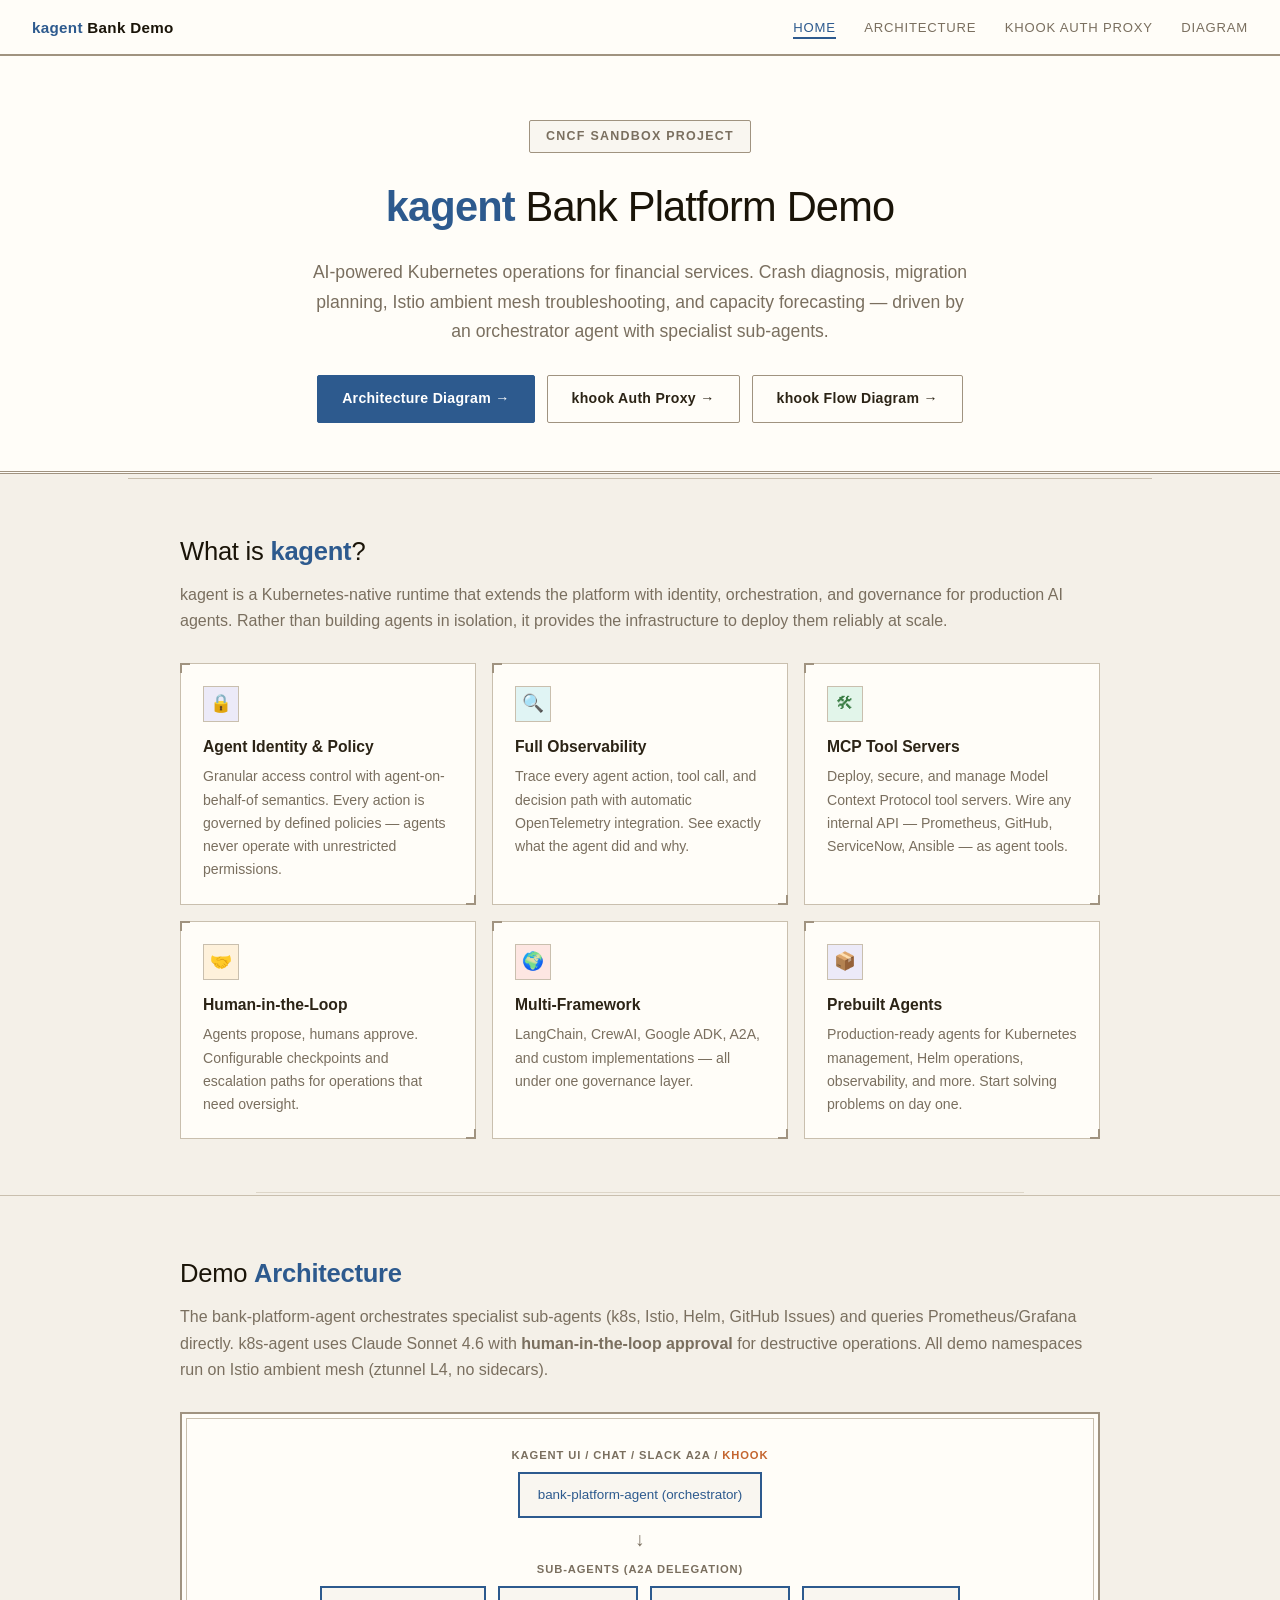
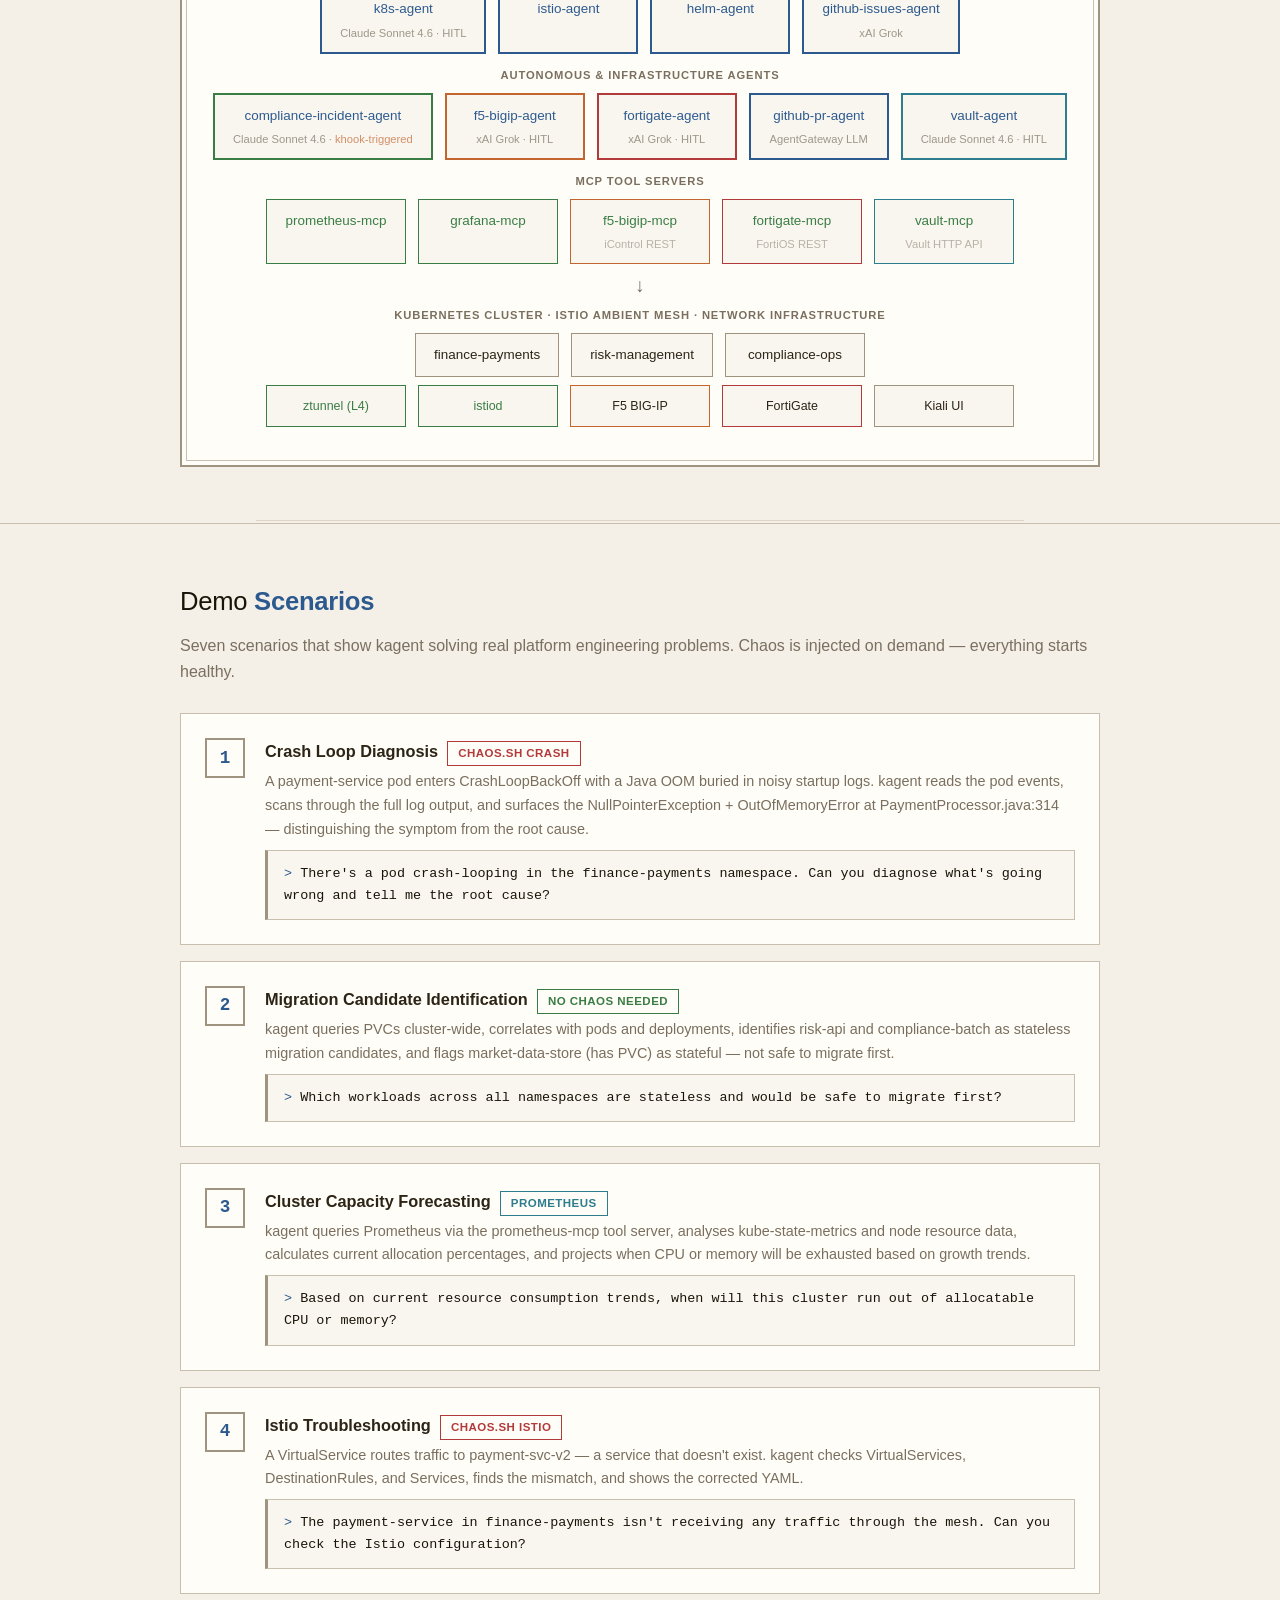
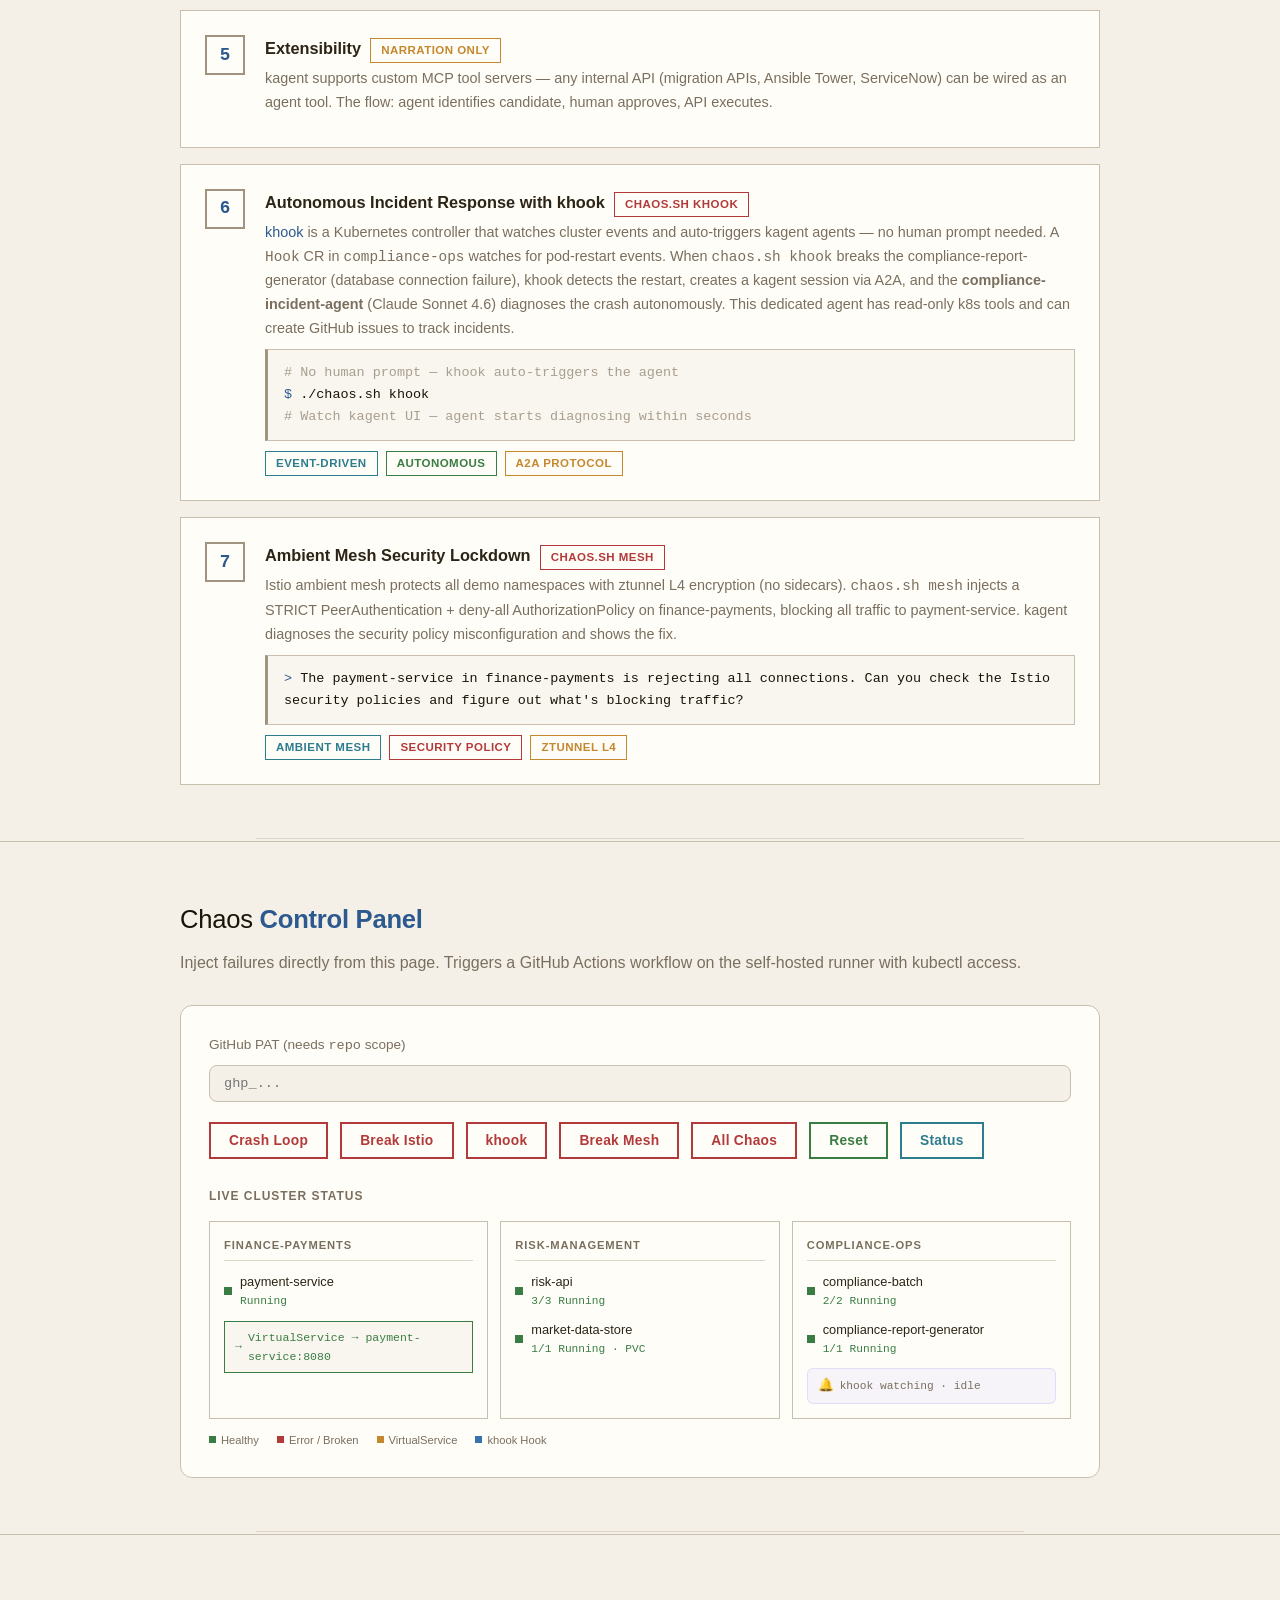
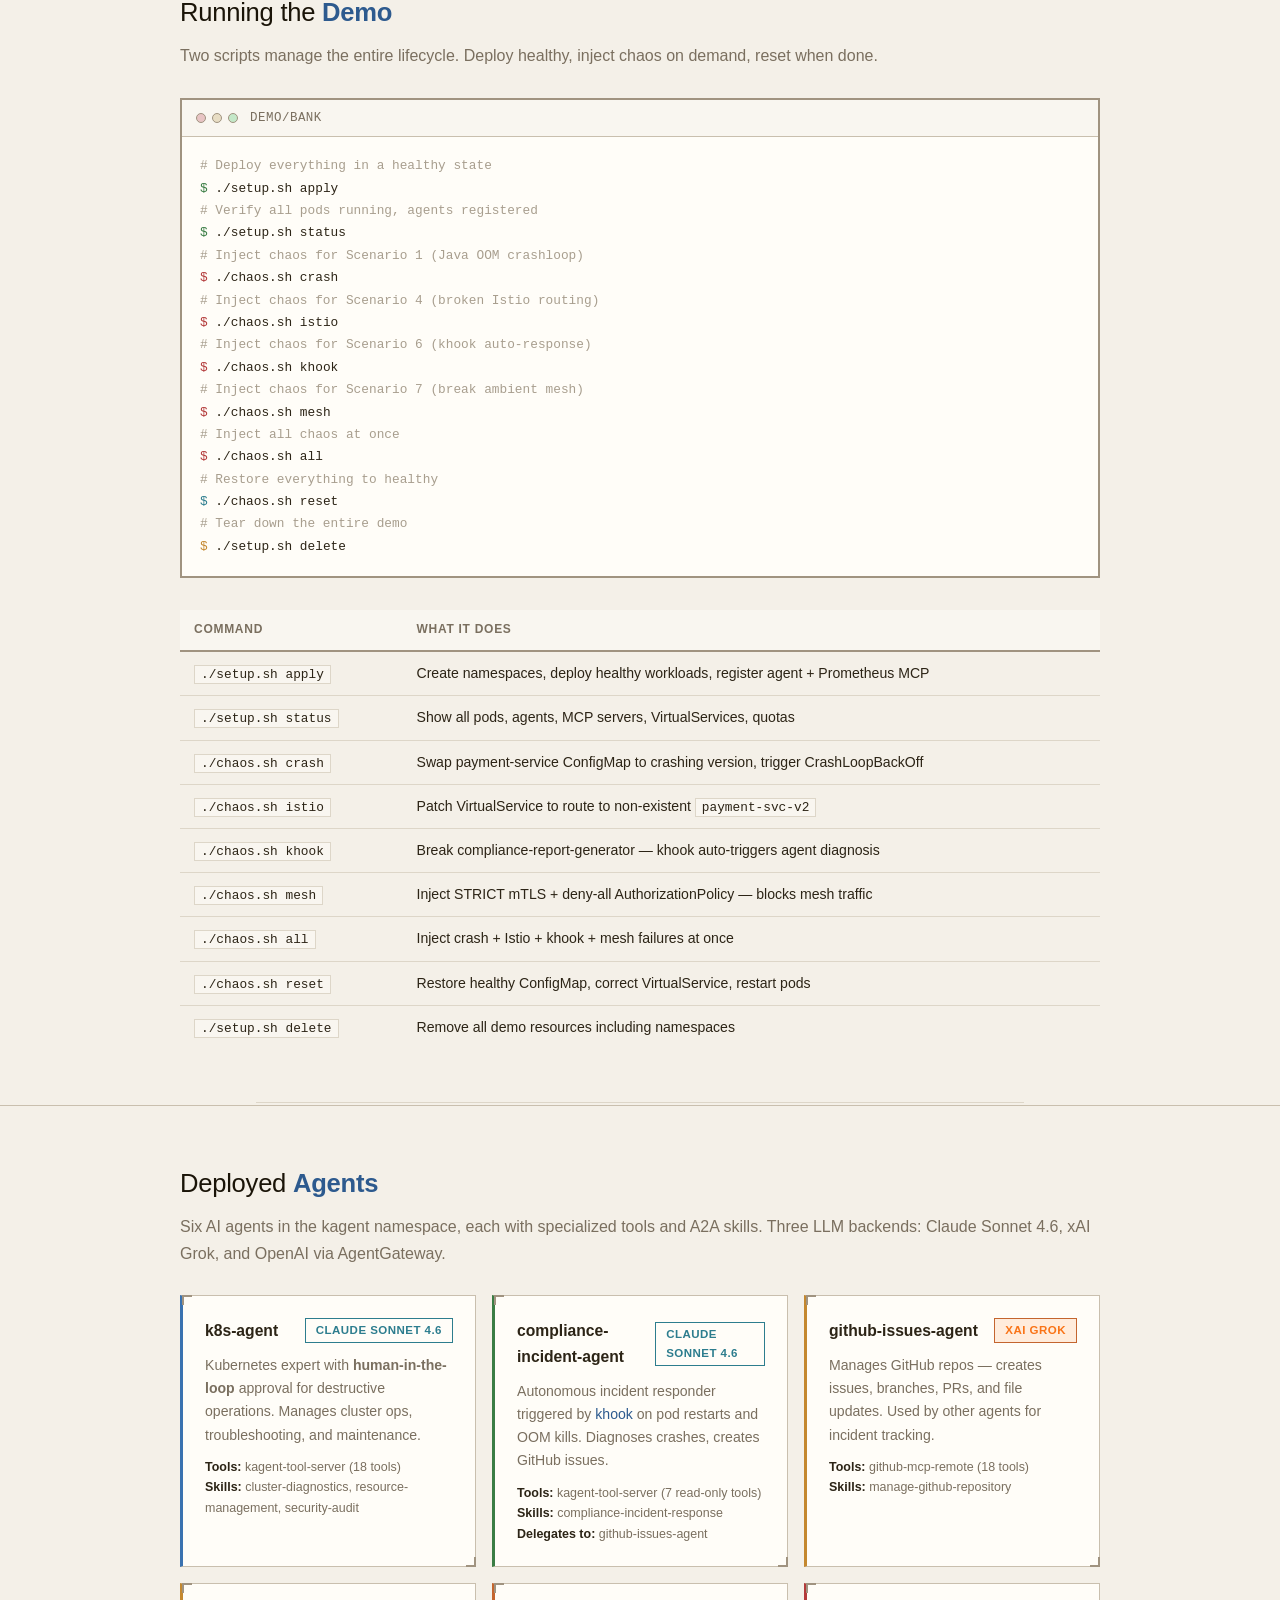
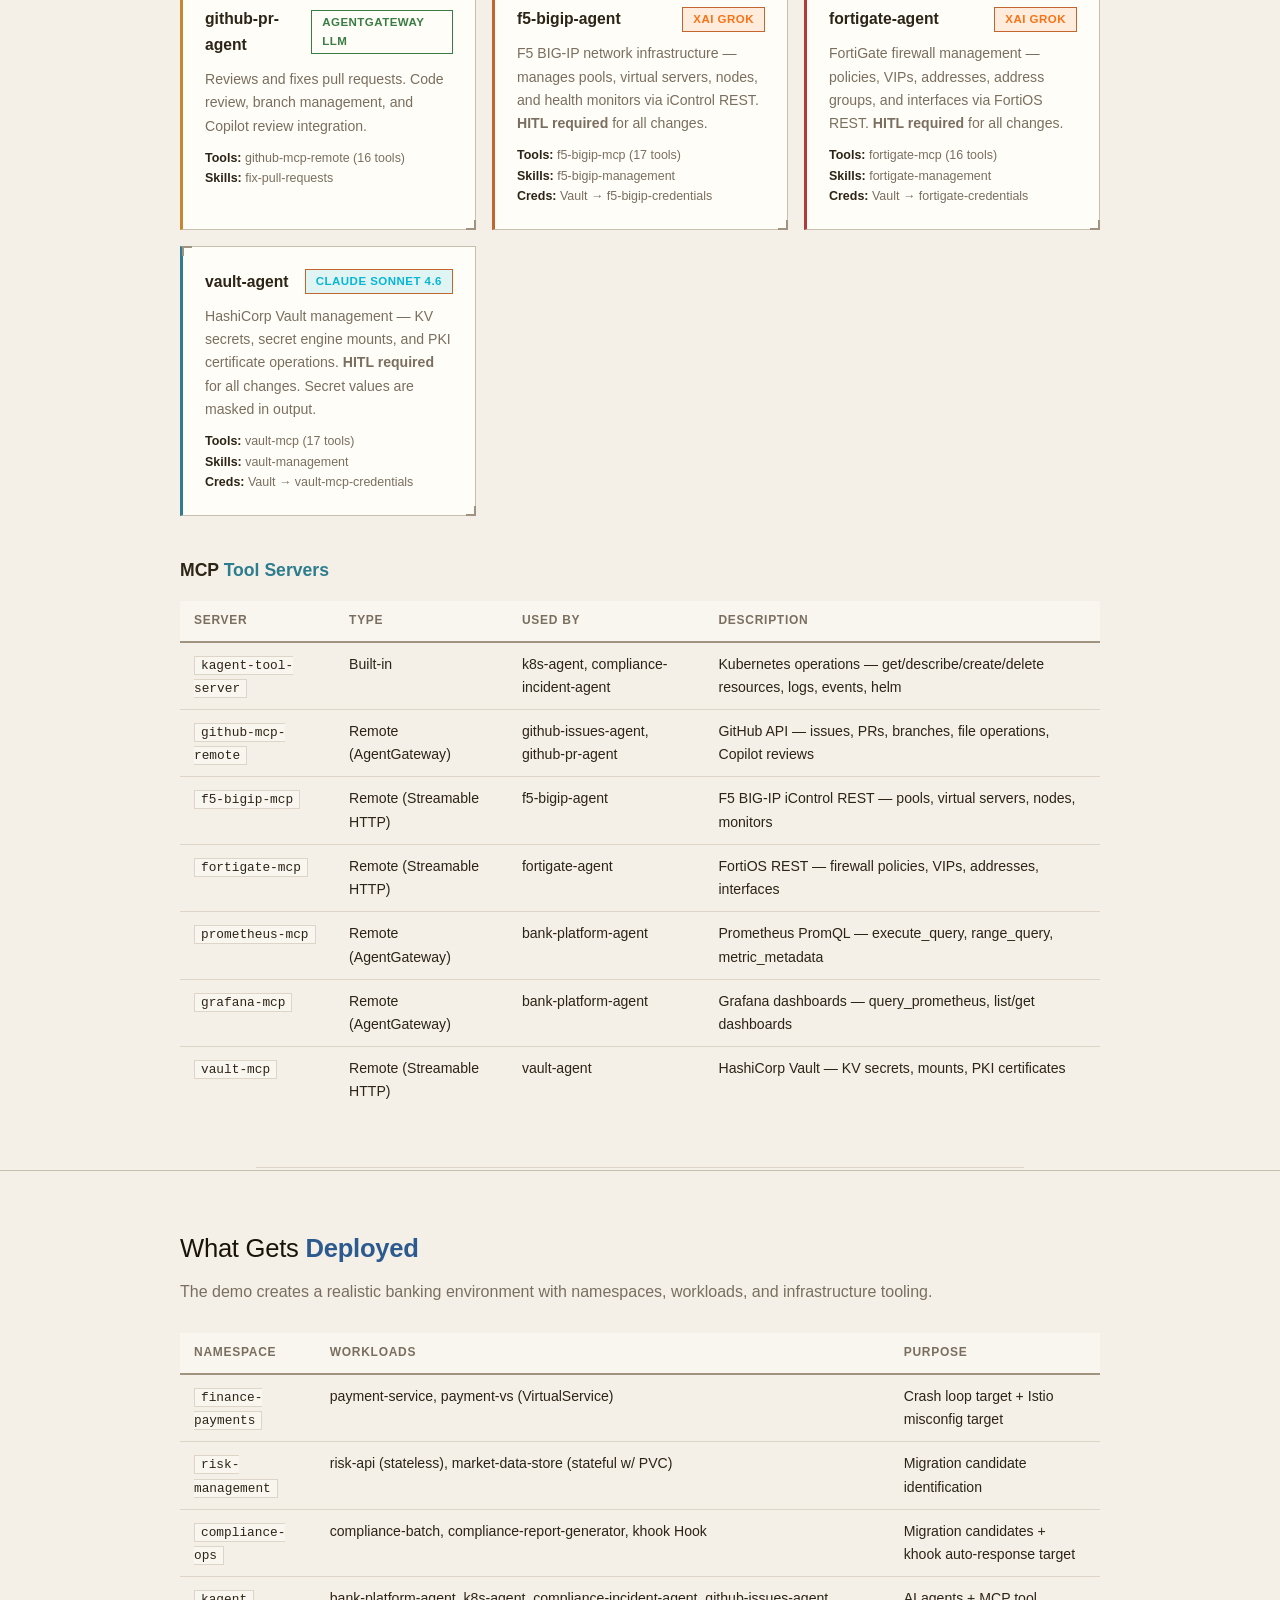
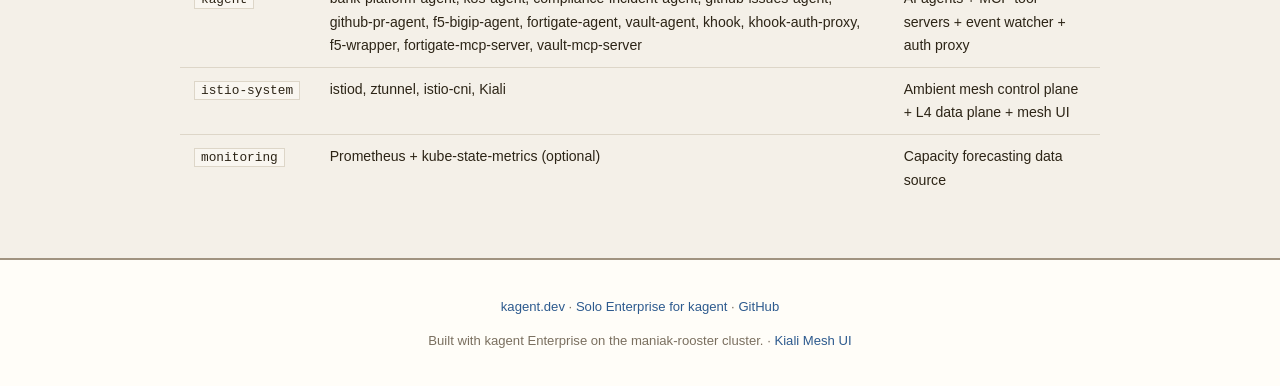
==== commit 81717770: "feat: add vault-agent and vault-mcp-server from k8s-iceman Deploy HashiCorp Vault management agent w" ====
--- a/docs/index.html
+++ b/docs/index.html
@@ -101,6 +101,7 @@
           <div class="arch-box accent" style="border-color: var(--orange);">f5-bigip-agent<br><span style="font-size:0.7rem;opacity:0.7;">xAI Grok &middot; HITL</span></div>
           <div class="arch-box accent" style="border-color: var(--red);">fortigate-agent<br><span style="font-size:0.7rem;opacity:0.7;">xAI Grok &middot; HITL</span></div>
           <div class="arch-box accent">github-pr-agent<br><span style="font-size:0.7rem;opacity:0.7;">AgentGateway LLM</span></div>
+          <div class="arch-box accent" style="border-color: var(--cyan);">vault-agent<br><span style="font-size:0.7rem;opacity:0.7;">Claude Sonnet 4.6 &middot; HITL</span></div>
         </div>
         <div class="arch-label" style="margin-top: 12px;">MCP Tool Servers</div>
         <div class="arch-row">
@@ -108,6 +109,7 @@
           <div class="arch-box green">grafana-mcp</div>
           <div class="arch-box green" style="border-color: var(--orange);">f5-bigip-mcp<br><span style="font-size:0.7rem;opacity:0.5;">iControl REST</span></div>
           <div class="arch-box green" style="border-color: var(--red);">fortigate-mcp<br><span style="font-size:0.7rem;opacity:0.5;">FortiOS REST</span></div>
+          <div class="arch-box green" style="border-color: var(--cyan);">vault-mcp<br><span style="font-size:0.7rem;opacity:0.5;">Vault HTTP API</span></div>
         </div>
         <div class="arch-arrow">&darr;</div>
         <div class="arch-label">Kubernetes Cluster &middot; Istio Ambient Mesh &middot; Network Infrastructure</div>
@@ -536,6 +538,19 @@
           </div>
         </div>
 
+        <div class="feature" style="border-left: 3px solid var(--cyan);">
+          <div style="display: flex; justify-content: space-between; align-items: center; margin-bottom: 10px;">
+            <h3 style="margin: 0;">vault-agent</h3>
+            <span class="tag tag-orange" style="background: rgba(6,182,212,0.12); color: #06b6d4;">Claude Sonnet 4.6</span>
+          </div>
+          <p>HashiCorp Vault management &mdash; KV secrets, secret engine mounts, and PKI certificate operations. <strong>HITL required</strong> for all changes. Secret values are masked in output.</p>
+          <div style="margin-top: 10px; font-size: 0.78rem; color: var(--text-muted);">
+            <strong style="color: var(--text);">Tools:</strong> vault-mcp (17 tools)<br>
+            <strong style="color: var(--text);">Skills:</strong> vault-management<br>
+            <strong style="color: var(--text);">Creds:</strong> Vault &rarr; vault-mcp-credentials
+          </div>
+        </div>
+
       </div>
 
       <!-- MCP Tool Servers -->
@@ -585,6 +600,12 @@
             <td>Remote (AgentGateway)</td>
             <td>bank-platform-agent</td>
             <td>Grafana dashboards &mdash; query_prometheus, list/get dashboards</td>
+          </tr>
+          <tr>
+            <td><code>vault-mcp</code></td>
+            <td>Remote (Streamable HTTP)</td>
+            <td>vault-agent</td>
+            <td>HashiCorp Vault &mdash; KV secrets, mounts, PKI certificates</td>
           </tr>
         </tbody>
       </table>
@@ -623,7 +644,7 @@
           </tr>
           <tr>
             <td><code>kagent</code></td>
-            <td>bank-platform-agent, k8s-agent, compliance-incident-agent, github-issues-agent, github-pr-agent, f5-bigip-agent, fortigate-agent, khook, khook-auth-proxy, f5-wrapper, fortigate-mcp-server</td>
+            <td>bank-platform-agent, k8s-agent, compliance-incident-agent, github-issues-agent, github-pr-agent, f5-bigip-agent, fortigate-agent, vault-agent, khook, khook-auth-proxy, f5-wrapper, fortigate-mcp-server, vault-mcp-server</td>
             <td>AI agents + MCP tool servers + event watcher + auth proxy</td>
           </tr>
           <tr>
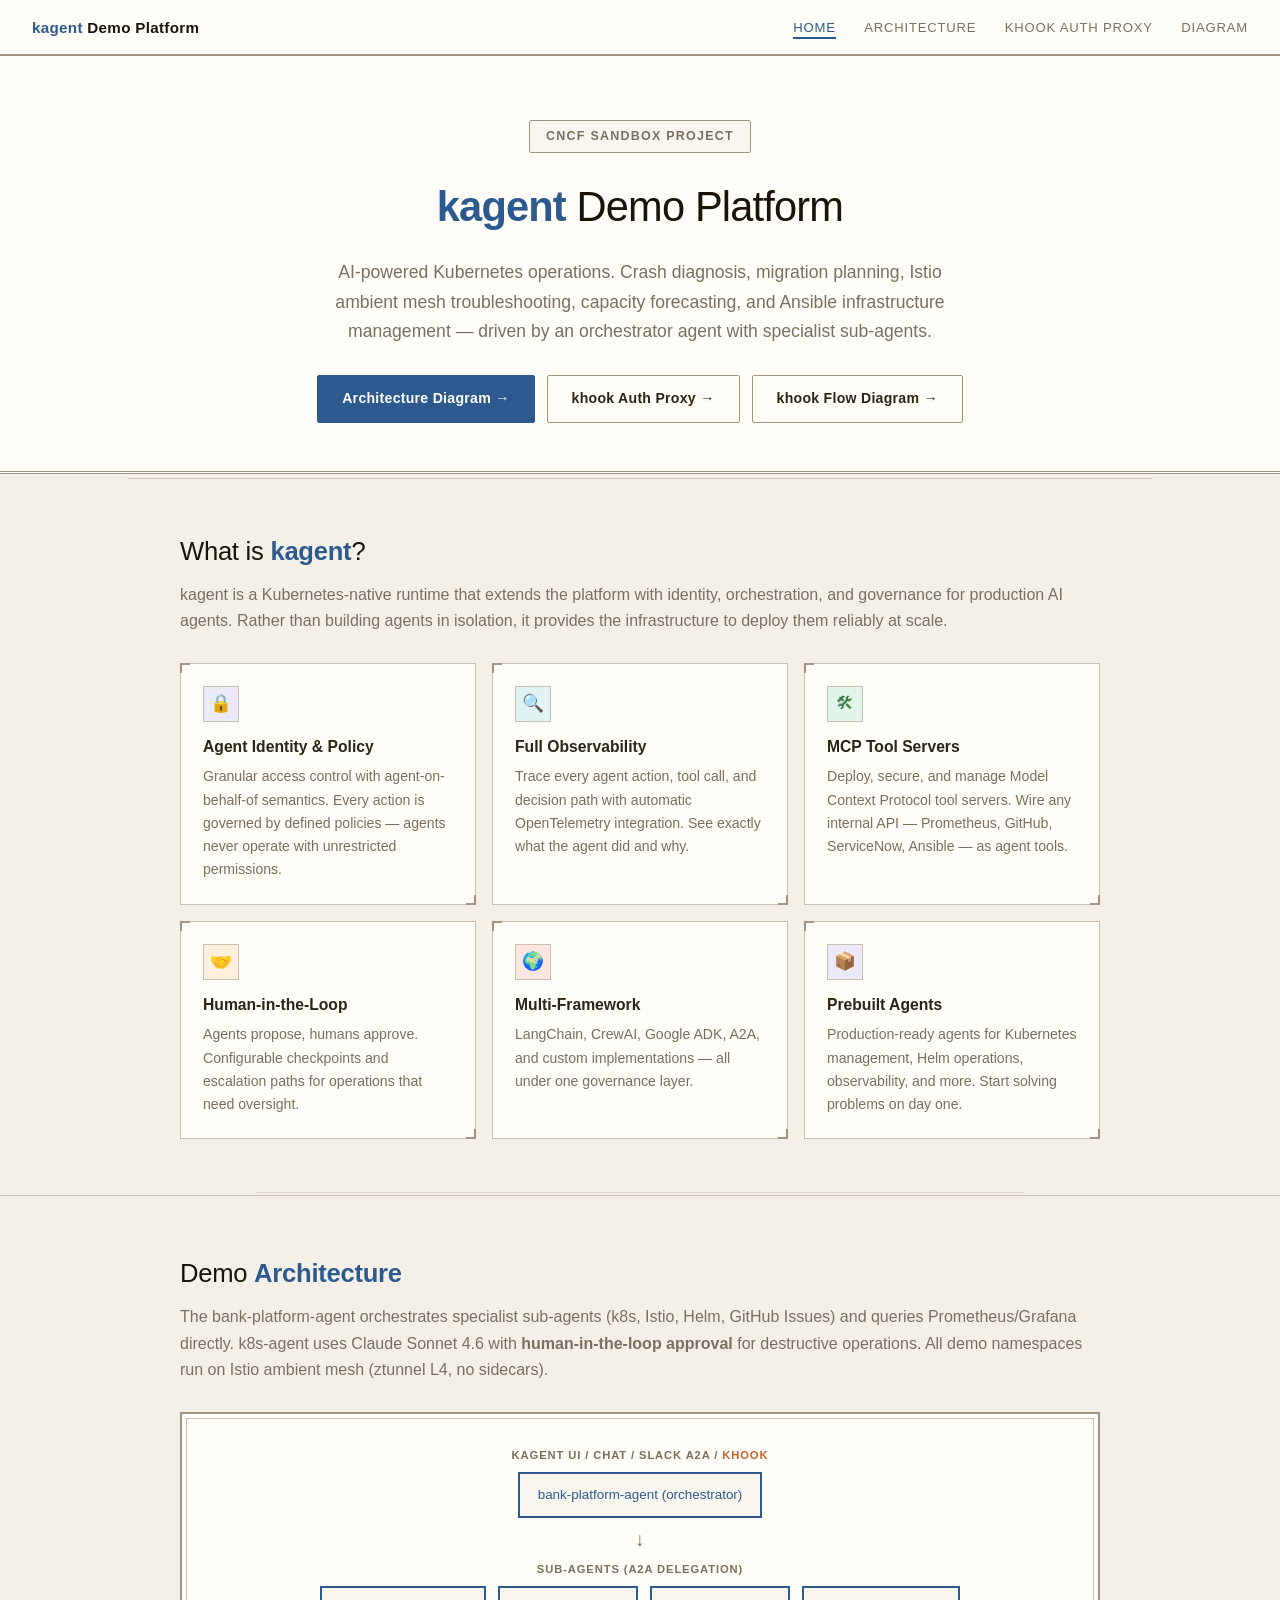
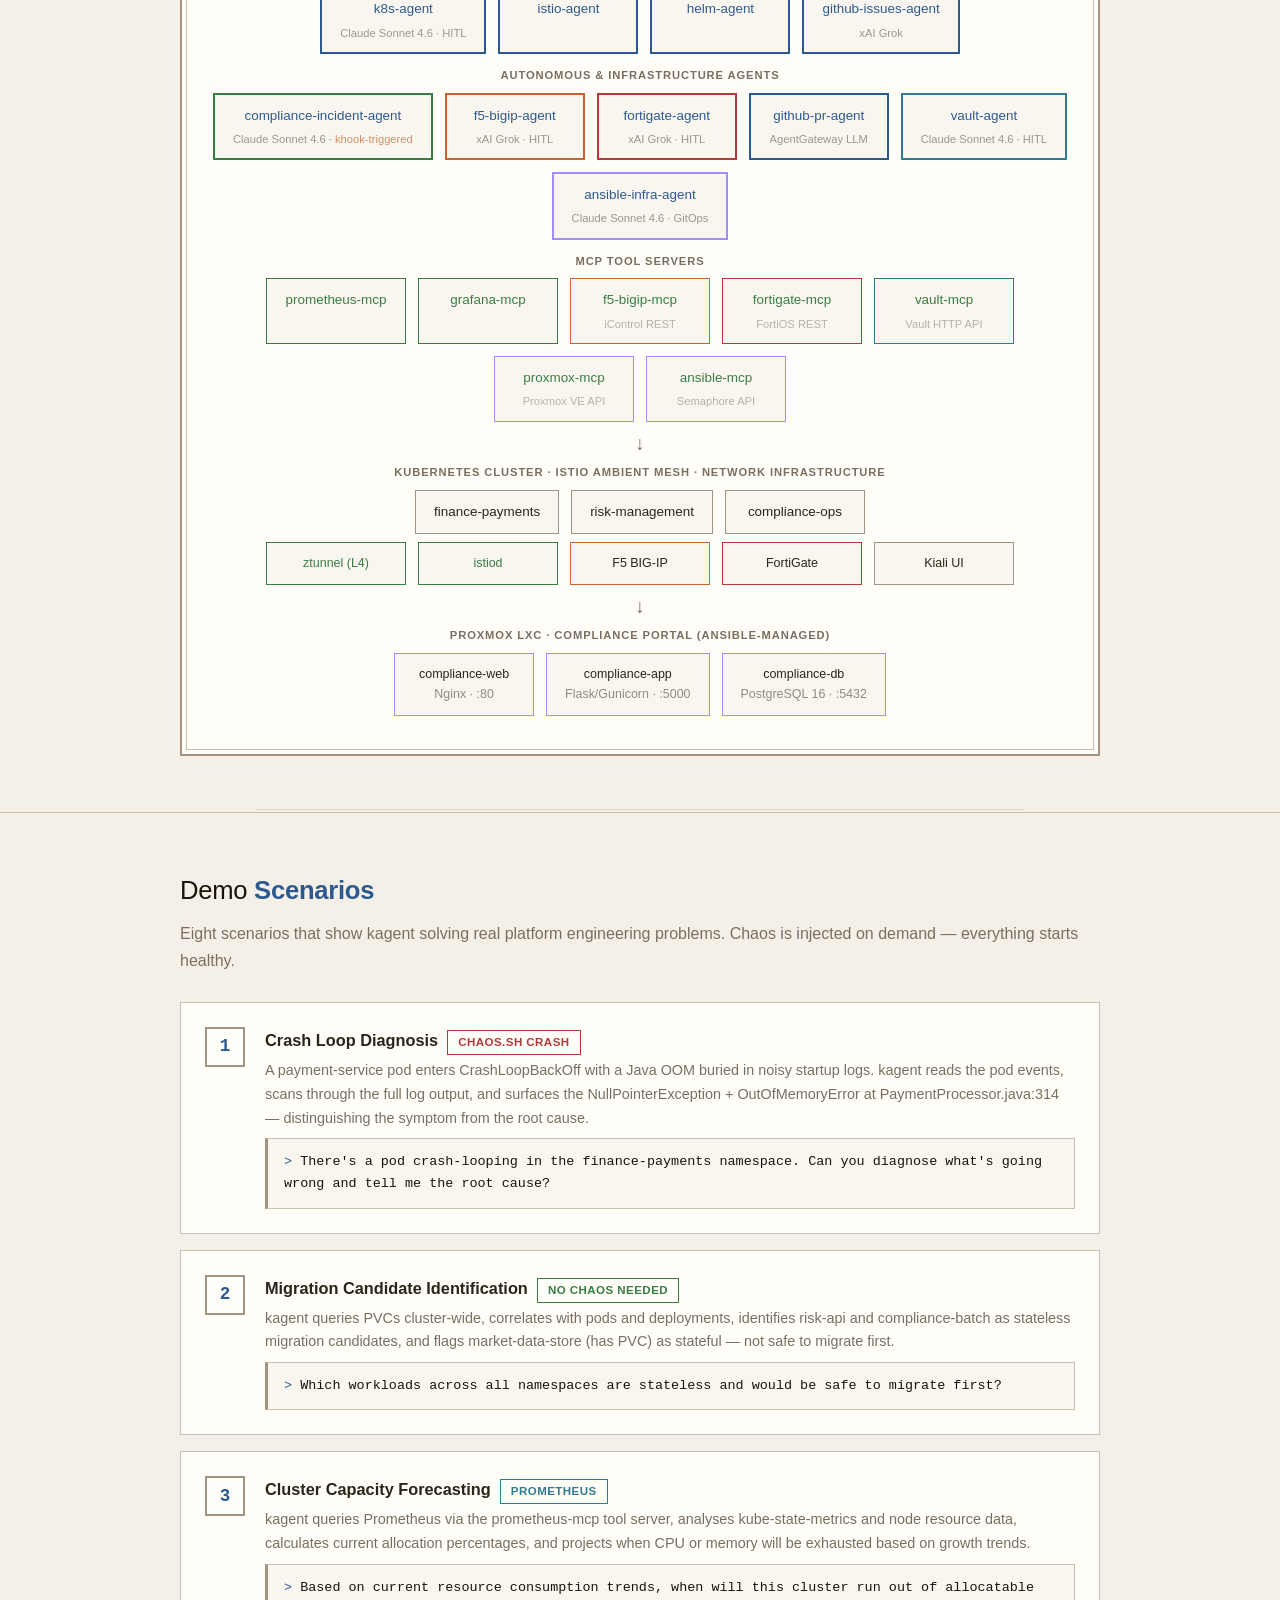
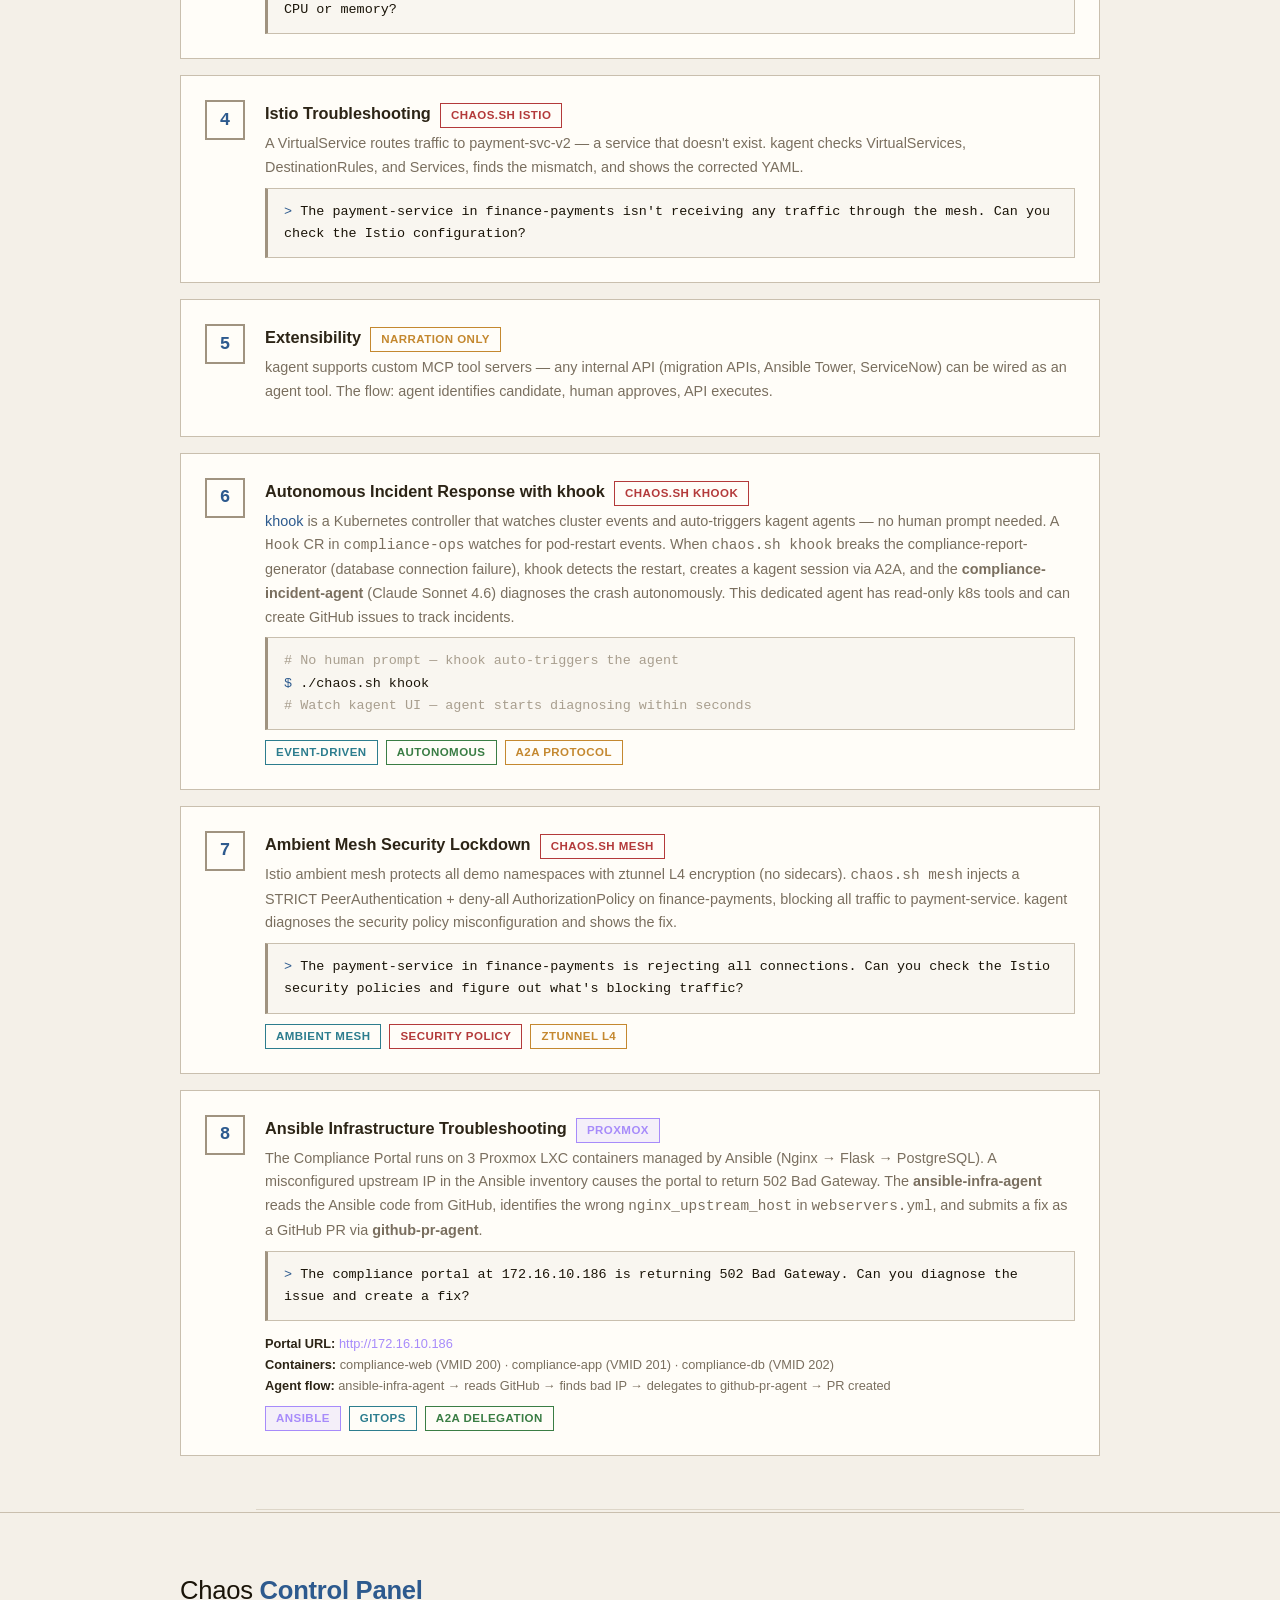
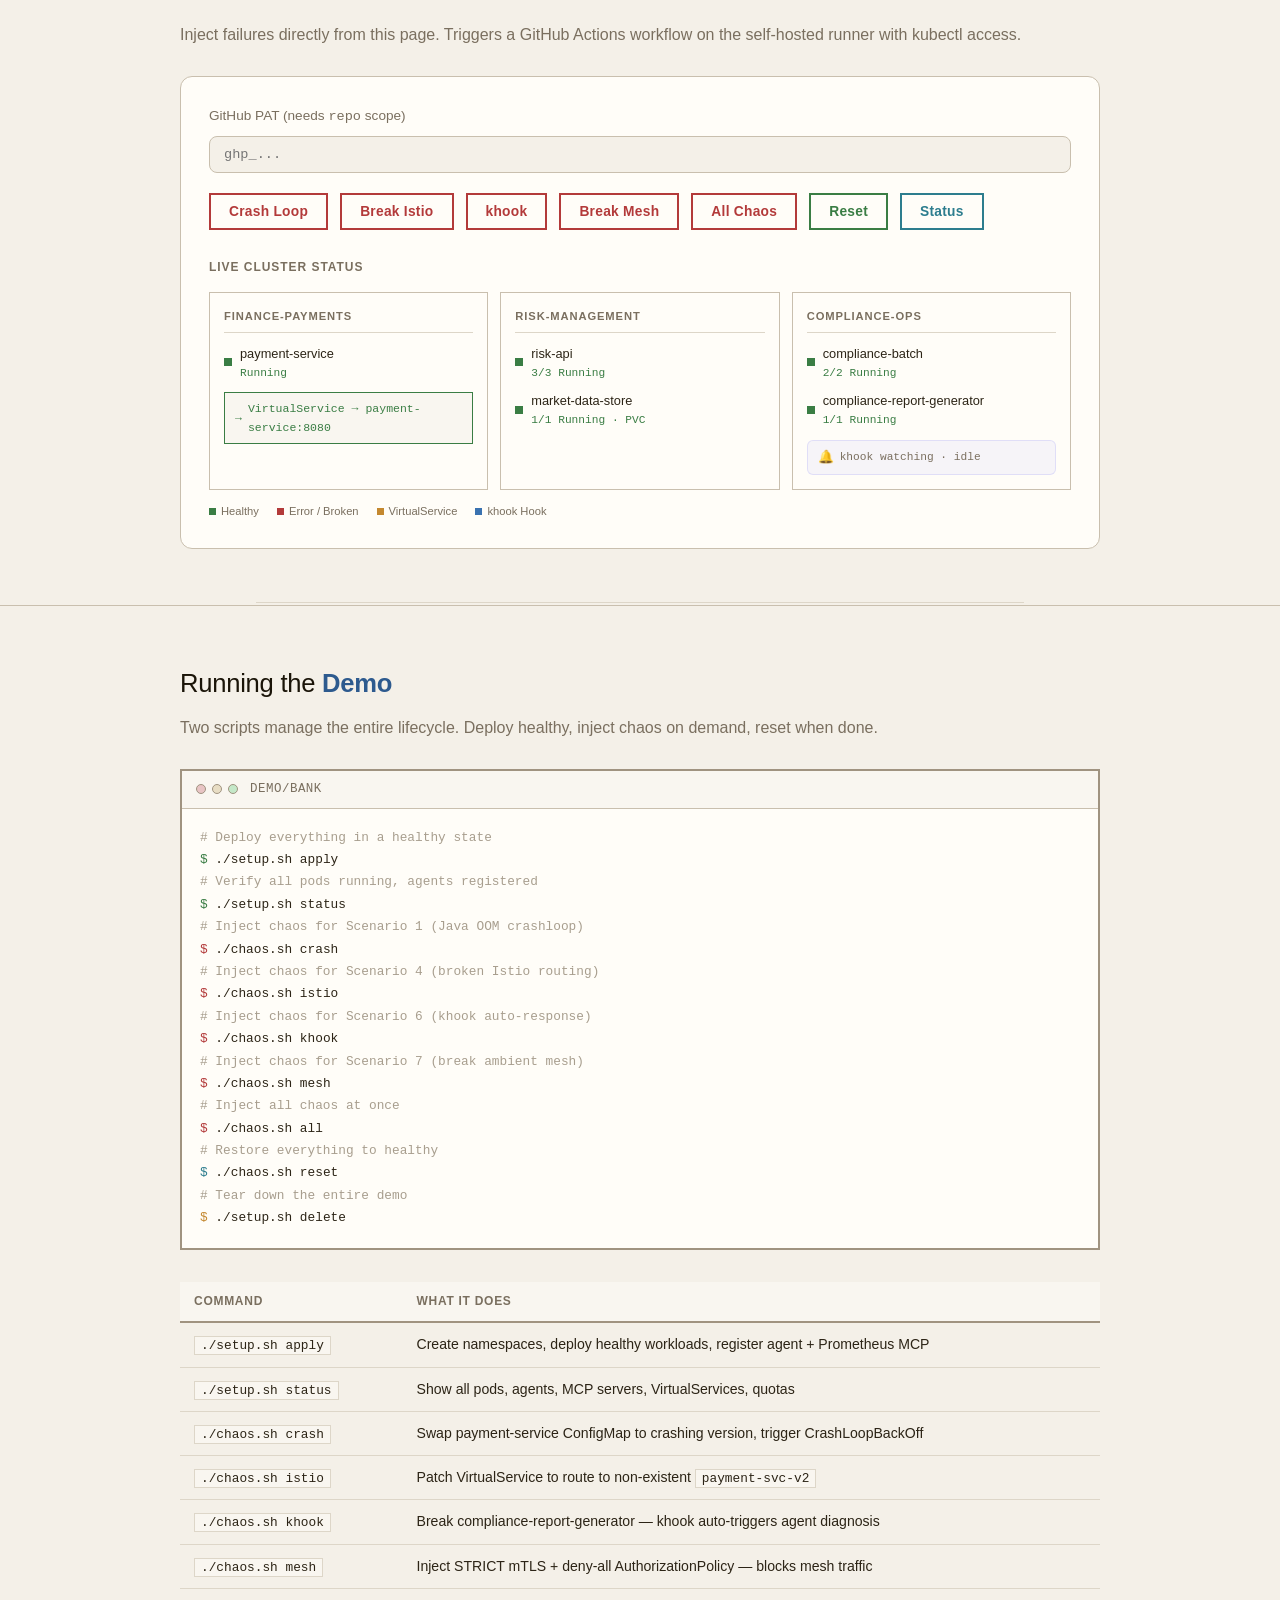
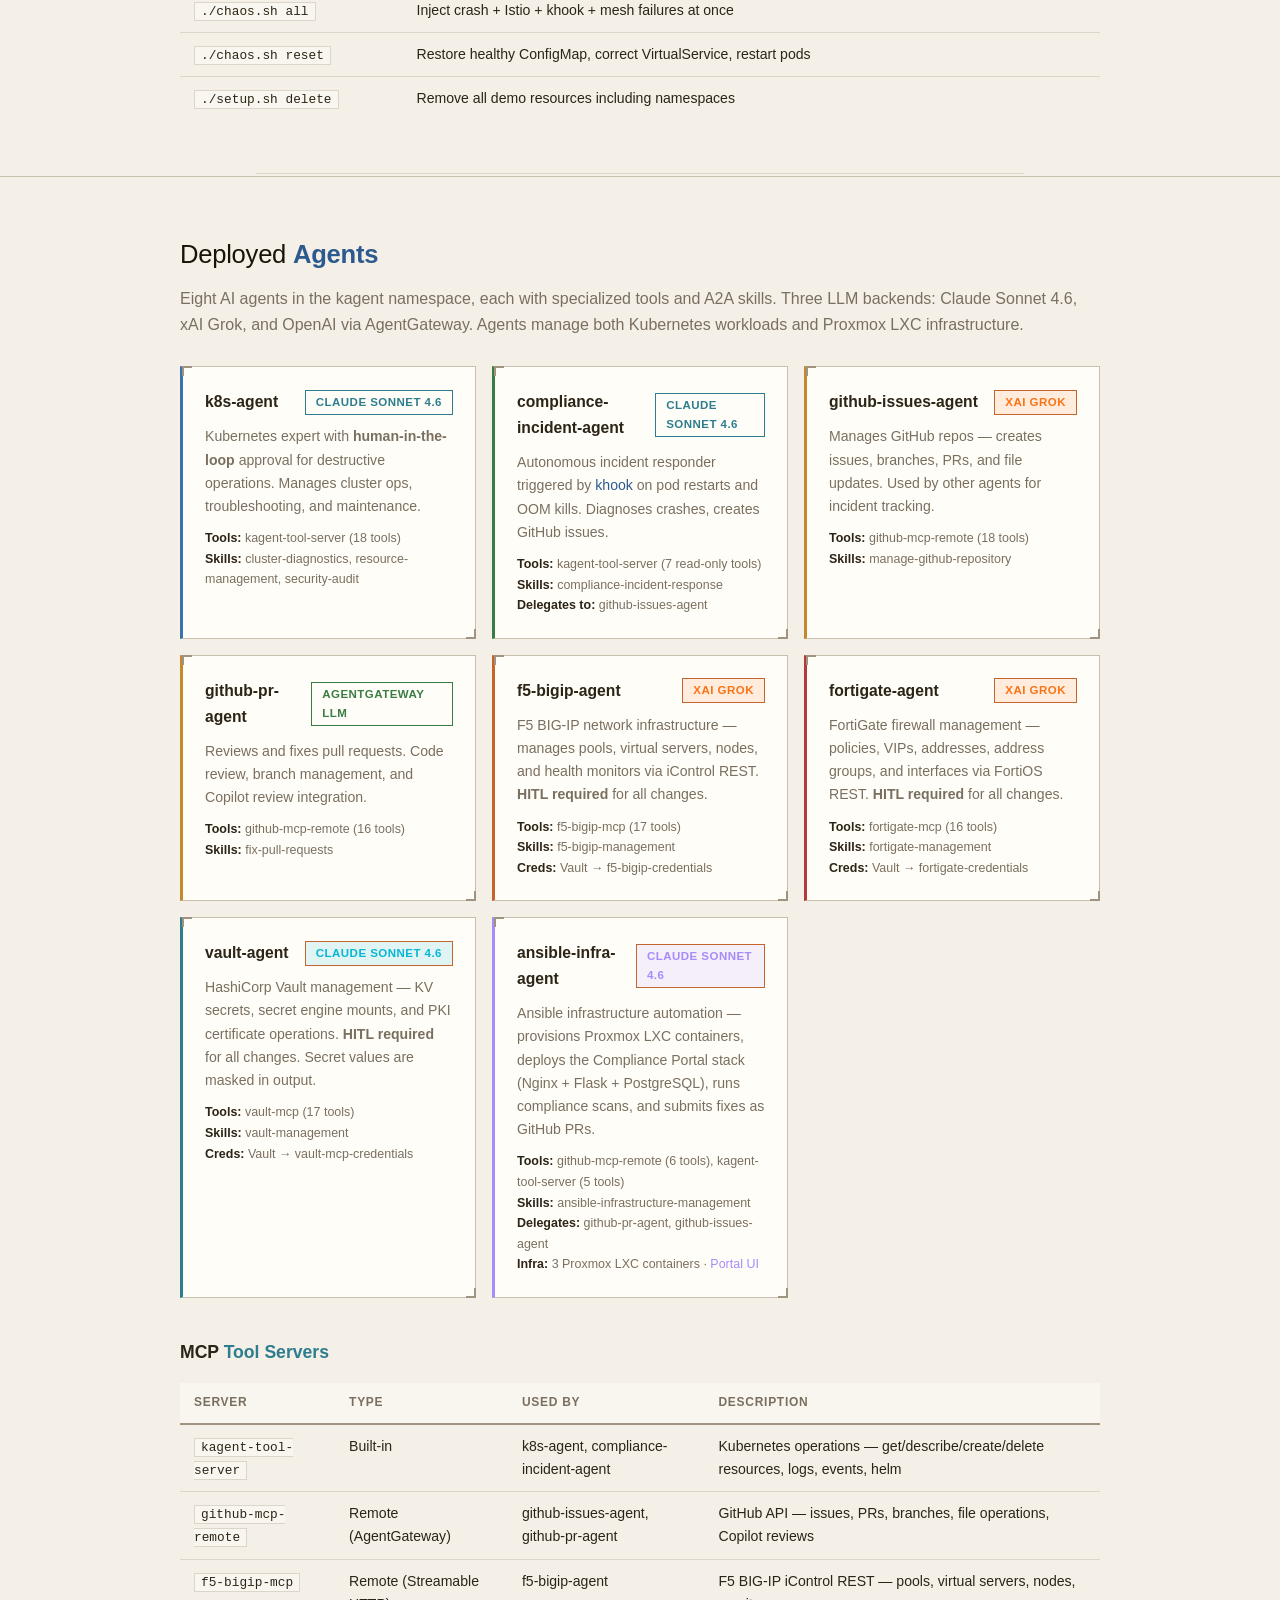
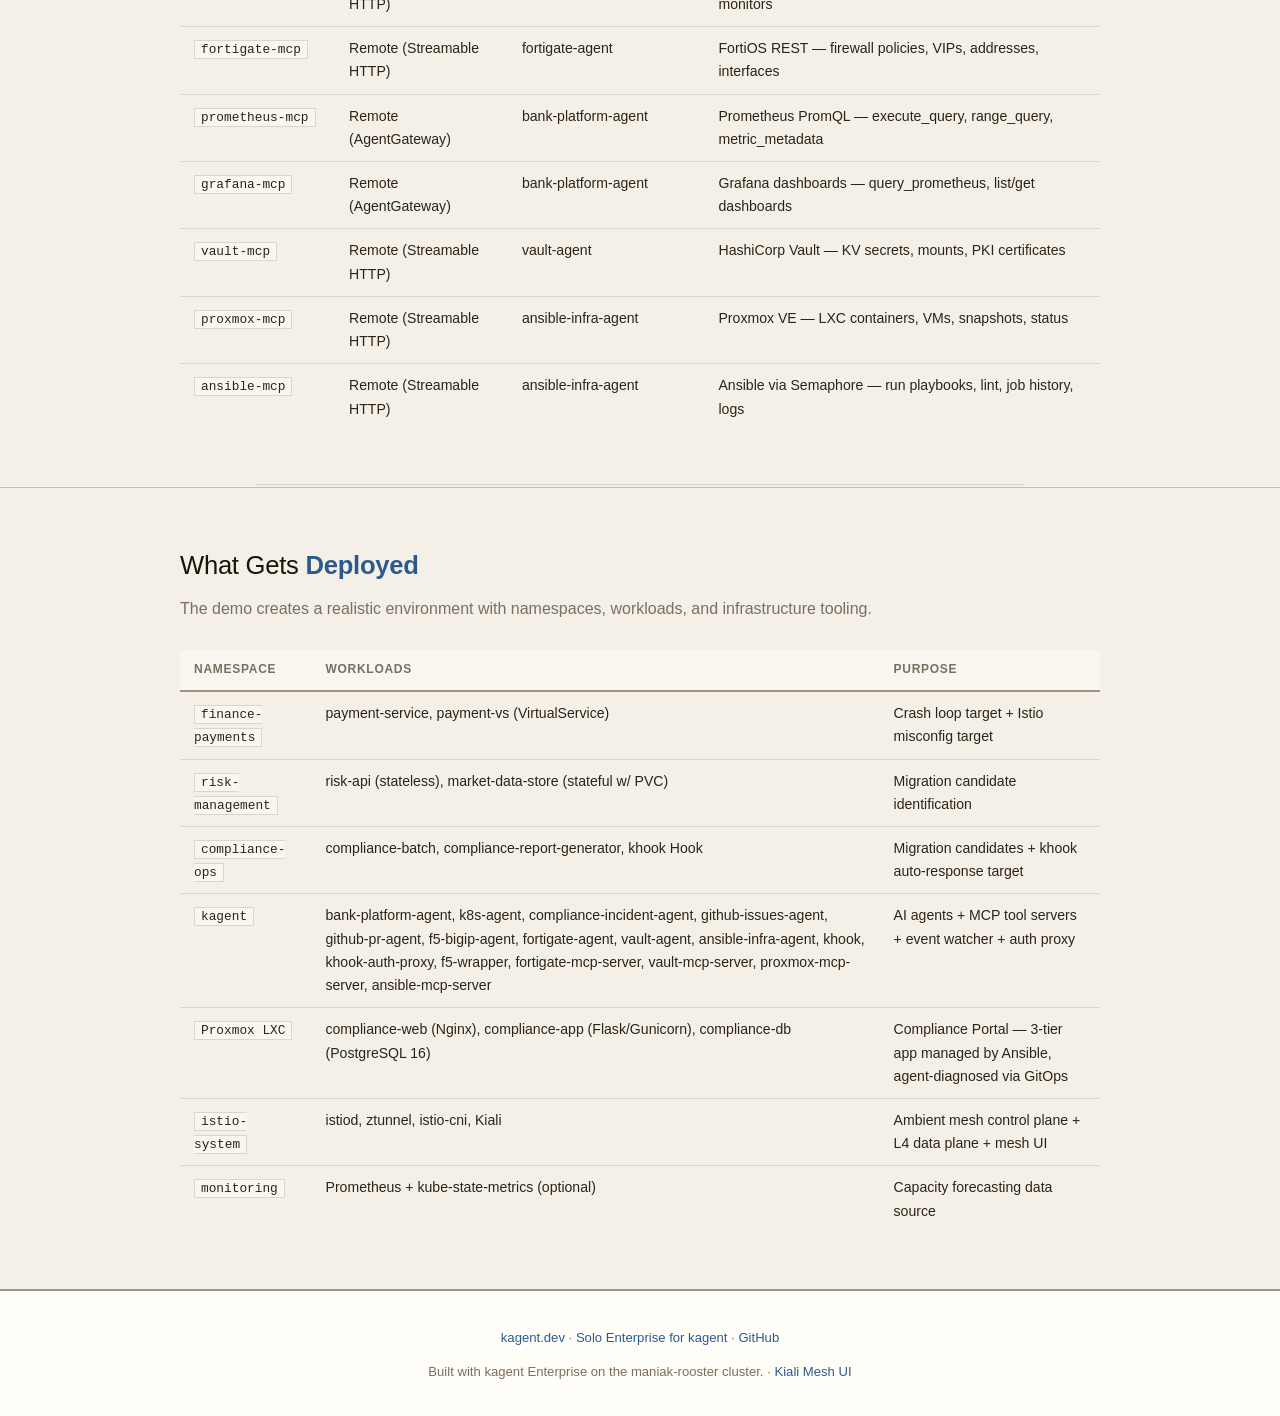
==== commit cc49d69f: "chore: rename Bank Demo to Demo Platform across all docs HTML Co-Authored-By: Claude Opus 4.6 <norep" ====
--- a/docs/index.html
+++ b/docs/index.html
@@ -3,7 +3,7 @@
 <head>
   <meta charset="UTF-8">
   <meta name="viewport" content="width=device-width, initial-scale=1.0">
-  <title>kagent — Bank Platform Demo</title>
+  <title>kagent — Demo Platform</title>
   <link rel="stylesheet" href="paper-theme.css">
   <style>
     /* Page-specific: inline style overrides for chaos panel */
@@ -14,7 +14,7 @@
 
   <!-- Nav -->
   <nav class="nav">
-    <div class="nav-title"><span>kagent</span> Bank Demo</div>
+    <div class="nav-title"><span>kagent</span> Demo Platform</div>
     <div class="nav-links">
       <a href="index.html" class="active">Home</a>
       <a href="architecture.html">Architecture</a>
@@ -26,8 +26,8 @@
   <!-- Hero -->
   <div class="hero">
     <div class="hero-badge">CNCF Sandbox Project</div>
-    <h1><span>kagent</span> Bank Platform Demo</h1>
-    <p>AI-powered Kubernetes operations for financial services. Crash diagnosis, migration planning, Istio ambient mesh troubleshooting, and capacity forecasting — driven by an orchestrator agent with specialist sub-agents.</p>
+    <h1><span>kagent</span> Demo Platform</h1>
+    <p>AI-powered Kubernetes operations. Crash diagnosis, migration planning, Istio ambient mesh troubleshooting, capacity forecasting, and Ansible infrastructure management — driven by an orchestrator agent with specialist sub-agents.</p>
     <div class="hero-buttons">
       <a href="architecture.html" class="hero-btn primary">Architecture Diagram &rarr;</a>
       <a href="khook-auth-proxy.html" class="hero-btn">khook Auth Proxy &rarr;</a>
@@ -102,6 +102,7 @@
           <div class="arch-box accent" style="border-color: var(--red);">fortigate-agent<br><span style="font-size:0.7rem;opacity:0.7;">xAI Grok &middot; HITL</span></div>
           <div class="arch-box accent">github-pr-agent<br><span style="font-size:0.7rem;opacity:0.7;">AgentGateway LLM</span></div>
           <div class="arch-box accent" style="border-color: var(--cyan);">vault-agent<br><span style="font-size:0.7rem;opacity:0.7;">Claude Sonnet 4.6 &middot; HITL</span></div>
+          <div class="arch-box accent" style="border-color: #a78bfa;">ansible-infra-agent<br><span style="font-size:0.7rem;opacity:0.7;">Claude Sonnet 4.6 &middot; GitOps</span></div>
         </div>
         <div class="arch-label" style="margin-top: 12px;">MCP Tool Servers</div>
         <div class="arch-row">
@@ -110,6 +111,8 @@
           <div class="arch-box green" style="border-color: var(--orange);">f5-bigip-mcp<br><span style="font-size:0.7rem;opacity:0.5;">iControl REST</span></div>
           <div class="arch-box green" style="border-color: var(--red);">fortigate-mcp<br><span style="font-size:0.7rem;opacity:0.5;">FortiOS REST</span></div>
           <div class="arch-box green" style="border-color: var(--cyan);">vault-mcp<br><span style="font-size:0.7rem;opacity:0.5;">Vault HTTP API</span></div>
+          <div class="arch-box green" style="border-color: #a78bfa;">proxmox-mcp<br><span style="font-size:0.7rem;opacity:0.5;">Proxmox VE API</span></div>
+          <div class="arch-box green" style="border-color: #a78bfa;">ansible-mcp<br><span style="font-size:0.7rem;opacity:0.5;">Semaphore API</span></div>
         </div>
         <div class="arch-arrow">&darr;</div>
         <div class="arch-label">Kubernetes Cluster &middot; Istio Ambient Mesh &middot; Network Infrastructure</div>
@@ -125,6 +128,13 @@
           <div class="arch-box" style="font-size: 0.78rem; border-color: var(--red);">FortiGate</div>
           <div class="arch-box" style="font-size: 0.78rem;"><a href="http://kiali.rooster.maniak.com:20001" target="_blank" style="color: inherit;">Kiali UI</a></div>
         </div>
+        <div class="arch-arrow">&darr;</div>
+        <div class="arch-label">Proxmox LXC &middot; Compliance Portal (Ansible-managed)</div>
+        <div class="arch-row">
+          <div class="arch-box" style="border-color: #a78bfa; font-size: 0.78rem;">compliance-web<br><span style="opacity:0.5;">Nginx &middot; :80</span></div>
+          <div class="arch-box" style="border-color: #a78bfa; font-size: 0.78rem;">compliance-app<br><span style="opacity:0.5;">Flask/Gunicorn &middot; :5000</span></div>
+          <div class="arch-box" style="border-color: #a78bfa; font-size: 0.78rem;">compliance-db<br><span style="opacity:0.5;">PostgreSQL 16 &middot; :5432</span></div>
+        </div>
       </div>
     </div>
   </section>
@@ -133,7 +143,7 @@
   <section>
     <div class="container">
       <h2>Demo <span>Scenarios</span></h2>
-      <p>Seven scenarios that show kagent solving real platform engineering problems. Chaos is injected on demand — everything starts healthy.</p>
+      <p>Eight scenarios that show kagent solving real platform engineering problems. Chaos is injected on demand — everything starts healthy.</p>
 
       <div class="scenarios">
 
@@ -219,6 +229,27 @@
               <span class="tag tag-cyan">ambient mesh</span>
               <span class="tag tag-red">security policy</span>
               <span class="tag tag-yellow">ztunnel L4</span>
+            </div>
+          </div>
+        </div>
+
+        <div class="scenario">
+          <div class="scenario-num">8</div>
+          <div class="scenario-body">
+            <h3>Ansible Infrastructure Troubleshooting &nbsp;<span class="tag" style="background: rgba(167,139,250,0.12); color: #a78bfa;">proxmox</span></h3>
+            <p>The Compliance Portal runs on 3 Proxmox LXC containers managed by Ansible (Nginx &rarr; Flask &rarr; PostgreSQL). A misconfigured upstream IP in the Ansible inventory causes the portal to return 502 Bad Gateway. The <strong>ansible-infra-agent</strong> reads the Ansible code from GitHub, identifies the wrong <code>nginx_upstream_host</code> in <code>webservers.yml</code>, and submits a fix as a GitHub PR via <strong>github-pr-agent</strong>.</p>
+            <div class="code-block">
+              <span class="prompt">&gt;</span> <span class="cmd">The compliance portal at 172.16.10.186 is returning 502 Bad Gateway. Can you diagnose the issue and create a fix?</span>
+            </div>
+            <div style="margin-top: 12px; font-size: 0.8rem; color: var(--text-muted);">
+              <strong style="color: var(--text);">Portal URL:</strong> <a href="http://172.16.10.186" target="_blank" style="color: #a78bfa;">http://172.16.10.186</a><br>
+              <strong style="color: var(--text);">Containers:</strong> compliance-web (VMID 200) &middot; compliance-app (VMID 201) &middot; compliance-db (VMID 202)<br>
+              <strong style="color: var(--text);">Agent flow:</strong> ansible-infra-agent &rarr; reads GitHub &rarr; finds bad IP &rarr; delegates to github-pr-agent &rarr; PR created
+            </div>
+            <div style="display: flex; gap: 8px; margin-top: 10px; font-size: 0.8rem;">
+              <span class="tag" style="background: rgba(167,139,250,0.12); color: #a78bfa;">ansible</span>
+              <span class="tag tag-cyan">GitOps</span>
+              <span class="tag tag-green">A2A delegation</span>
             </div>
           </div>
         </div>
@@ -459,7 +490,7 @@
   <section>
     <div class="container">
       <h2>Deployed <span>Agents</span></h2>
-      <p>Six AI agents in the kagent namespace, each with specialized tools and A2A skills. Three LLM backends: Claude Sonnet 4.6, xAI Grok, and OpenAI via AgentGateway.</p>
+      <p>Eight AI agents in the kagent namespace, each with specialized tools and A2A skills. Three LLM backends: Claude Sonnet 4.6, xAI Grok, and OpenAI via AgentGateway. Agents manage both Kubernetes workloads and Proxmox LXC infrastructure.</p>
 
       <div class="features" style="grid-template-columns: repeat(auto-fit, minmax(280px, 1fr));">
 
@@ -551,6 +582,20 @@
           </div>
         </div>
 
+        <div class="feature" style="border-left: 3px solid #a78bfa;">
+          <div style="display: flex; justify-content: space-between; align-items: center; margin-bottom: 10px;">
+            <h3 style="margin: 0;">ansible-infra-agent</h3>
+            <span class="tag tag-orange" style="background: rgba(167,139,250,0.12); color: #a78bfa;">Claude Sonnet 4.6</span>
+          </div>
+          <p>Ansible infrastructure automation &mdash; provisions Proxmox LXC containers, deploys the Compliance Portal stack (Nginx + Flask + PostgreSQL), runs compliance scans, and submits fixes as GitHub PRs.</p>
+          <div style="margin-top: 10px; font-size: 0.78rem; color: var(--text-muted);">
+            <strong style="color: var(--text);">Tools:</strong> github-mcp-remote (6 tools), kagent-tool-server (5 tools)<br>
+            <strong style="color: var(--text);">Skills:</strong> ansible-infrastructure-management<br>
+            <strong style="color: var(--text);">Delegates:</strong> github-pr-agent, github-issues-agent<br>
+            <strong style="color: var(--text);">Infra:</strong> 3 Proxmox LXC containers &middot; <a href="http://172.16.10.186" target="_blank" style="color: #a78bfa;">Portal UI</a>
+          </div>
+        </div>
+
       </div>
 
       <!-- MCP Tool Servers -->
@@ -607,6 +652,18 @@
             <td>vault-agent</td>
             <td>HashiCorp Vault &mdash; KV secrets, mounts, PKI certificates</td>
           </tr>
+          <tr>
+            <td><code>proxmox-mcp</code></td>
+            <td>Remote (Streamable HTTP)</td>
+            <td>ansible-infra-agent</td>
+            <td>Proxmox VE &mdash; LXC containers, VMs, snapshots, status</td>
+          </tr>
+          <tr>
+            <td><code>ansible-mcp</code></td>
+            <td>Remote (Streamable HTTP)</td>
+            <td>ansible-infra-agent</td>
+            <td>Ansible via Semaphore &mdash; run playbooks, lint, job history, logs</td>
+          </tr>
         </tbody>
       </table>
     </div>
@@ -616,7 +673,7 @@
   <section>
     <div class="container">
       <h2>What Gets <span>Deployed</span></h2>
-      <p>The demo creates a realistic banking environment with namespaces, workloads, and infrastructure tooling.</p>
+      <p>The demo creates a realistic environment with namespaces, workloads, and infrastructure tooling.</p>
 
       <table class="flow-table">
         <thead>
@@ -644,8 +701,13 @@
           </tr>
           <tr>
             <td><code>kagent</code></td>
-            <td>bank-platform-agent, k8s-agent, compliance-incident-agent, github-issues-agent, github-pr-agent, f5-bigip-agent, fortigate-agent, vault-agent, khook, khook-auth-proxy, f5-wrapper, fortigate-mcp-server, vault-mcp-server</td>
+            <td>bank-platform-agent, k8s-agent, compliance-incident-agent, github-issues-agent, github-pr-agent, f5-bigip-agent, fortigate-agent, vault-agent, ansible-infra-agent, khook, khook-auth-proxy, f5-wrapper, fortigate-mcp-server, vault-mcp-server, proxmox-mcp-server, ansible-mcp-server</td>
             <td>AI agents + MCP tool servers + event watcher + auth proxy</td>
+          </tr>
+          <tr>
+            <td><code>Proxmox LXC</code></td>
+            <td>compliance-web (Nginx), compliance-app (Flask/Gunicorn), compliance-db (PostgreSQL 16)</td>
+            <td>Compliance Portal &mdash; 3-tier app managed by Ansible, agent-diagnosed via GitOps</td>
           </tr>
           <tr>
             <td><code>istio-system</code></td>
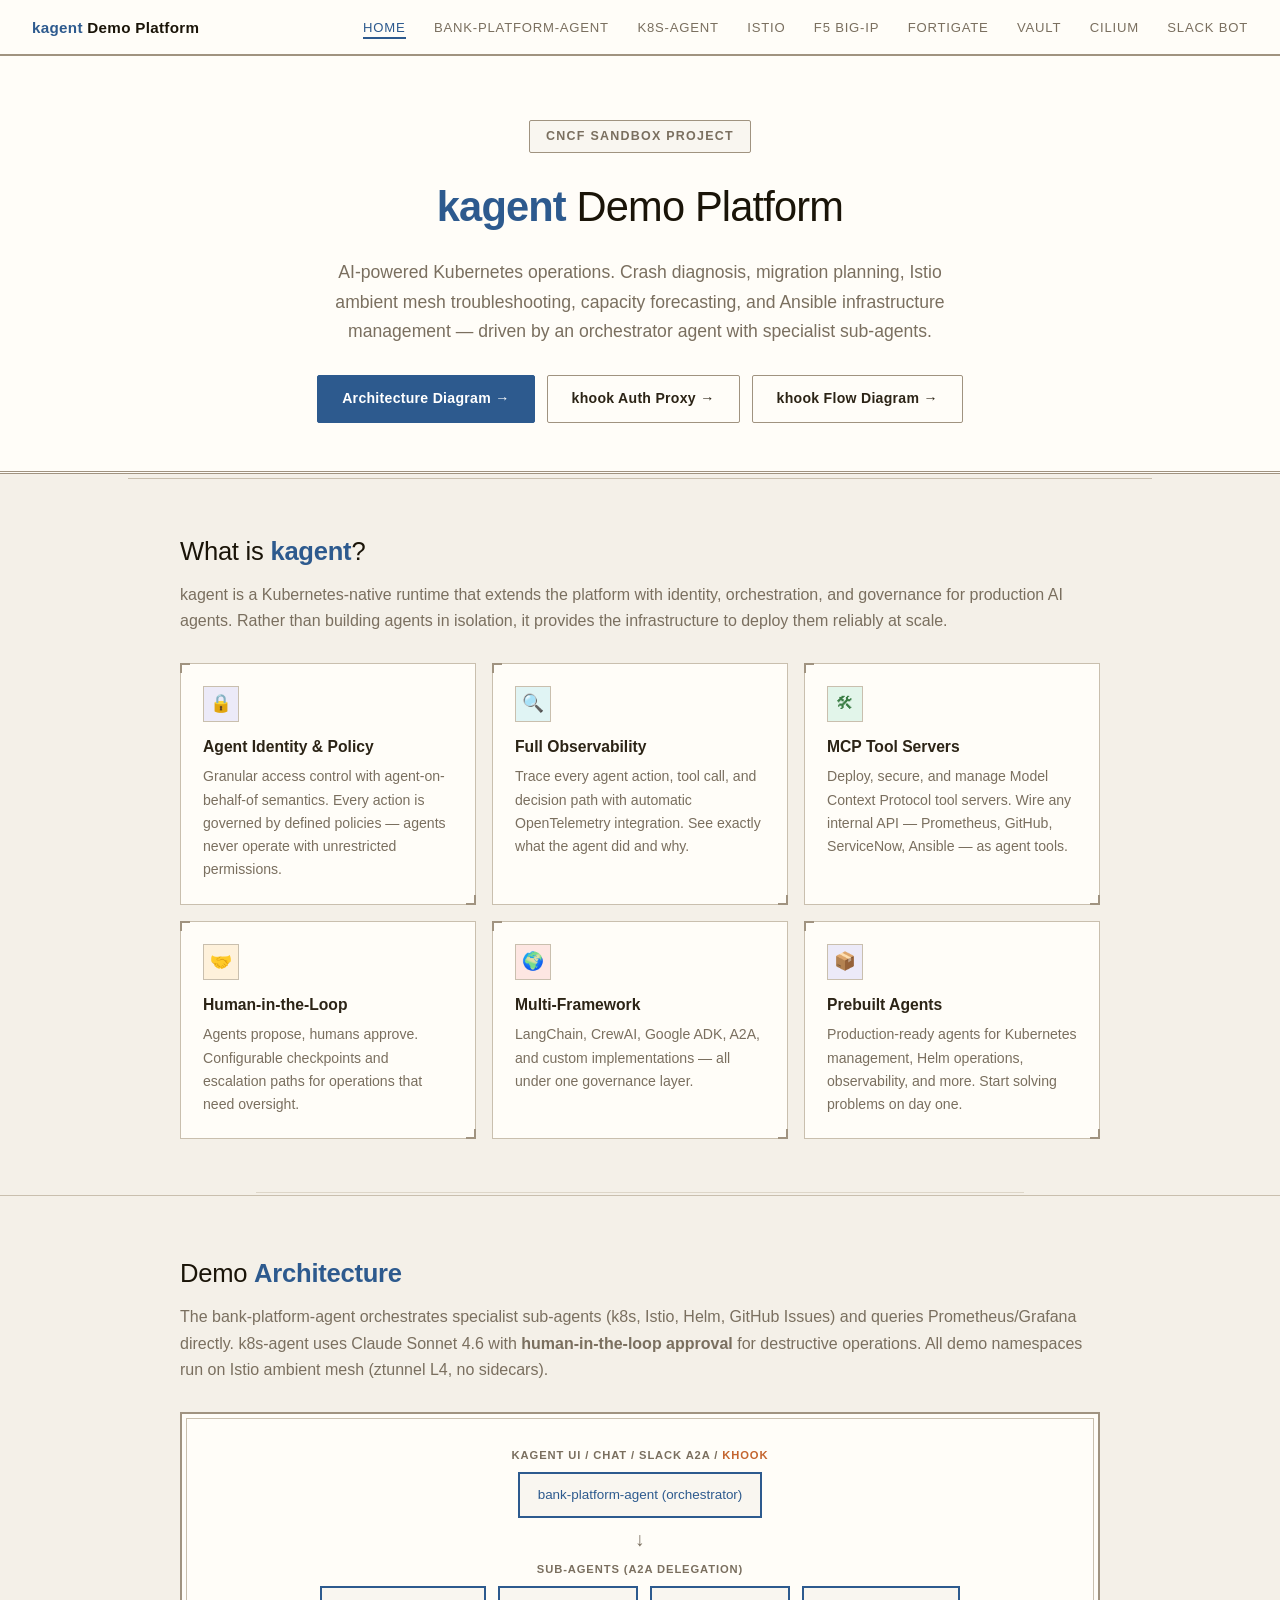
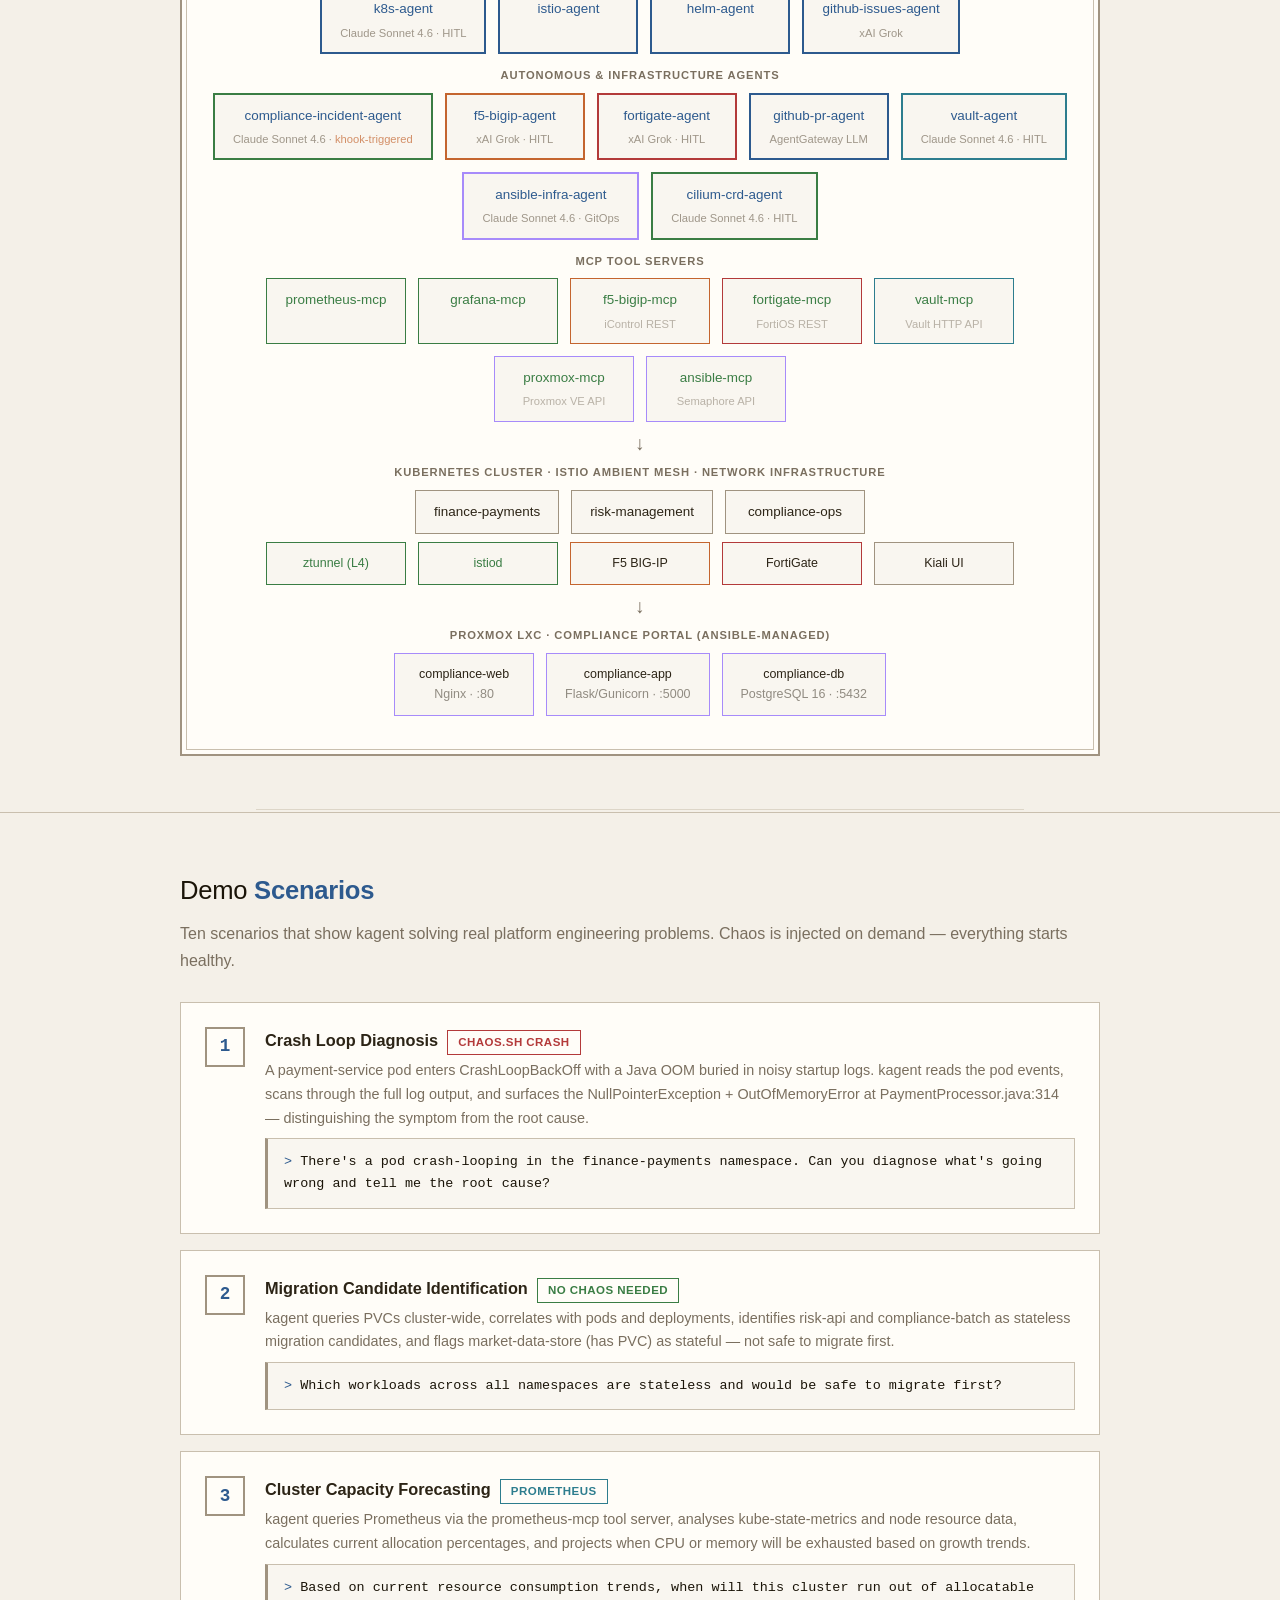
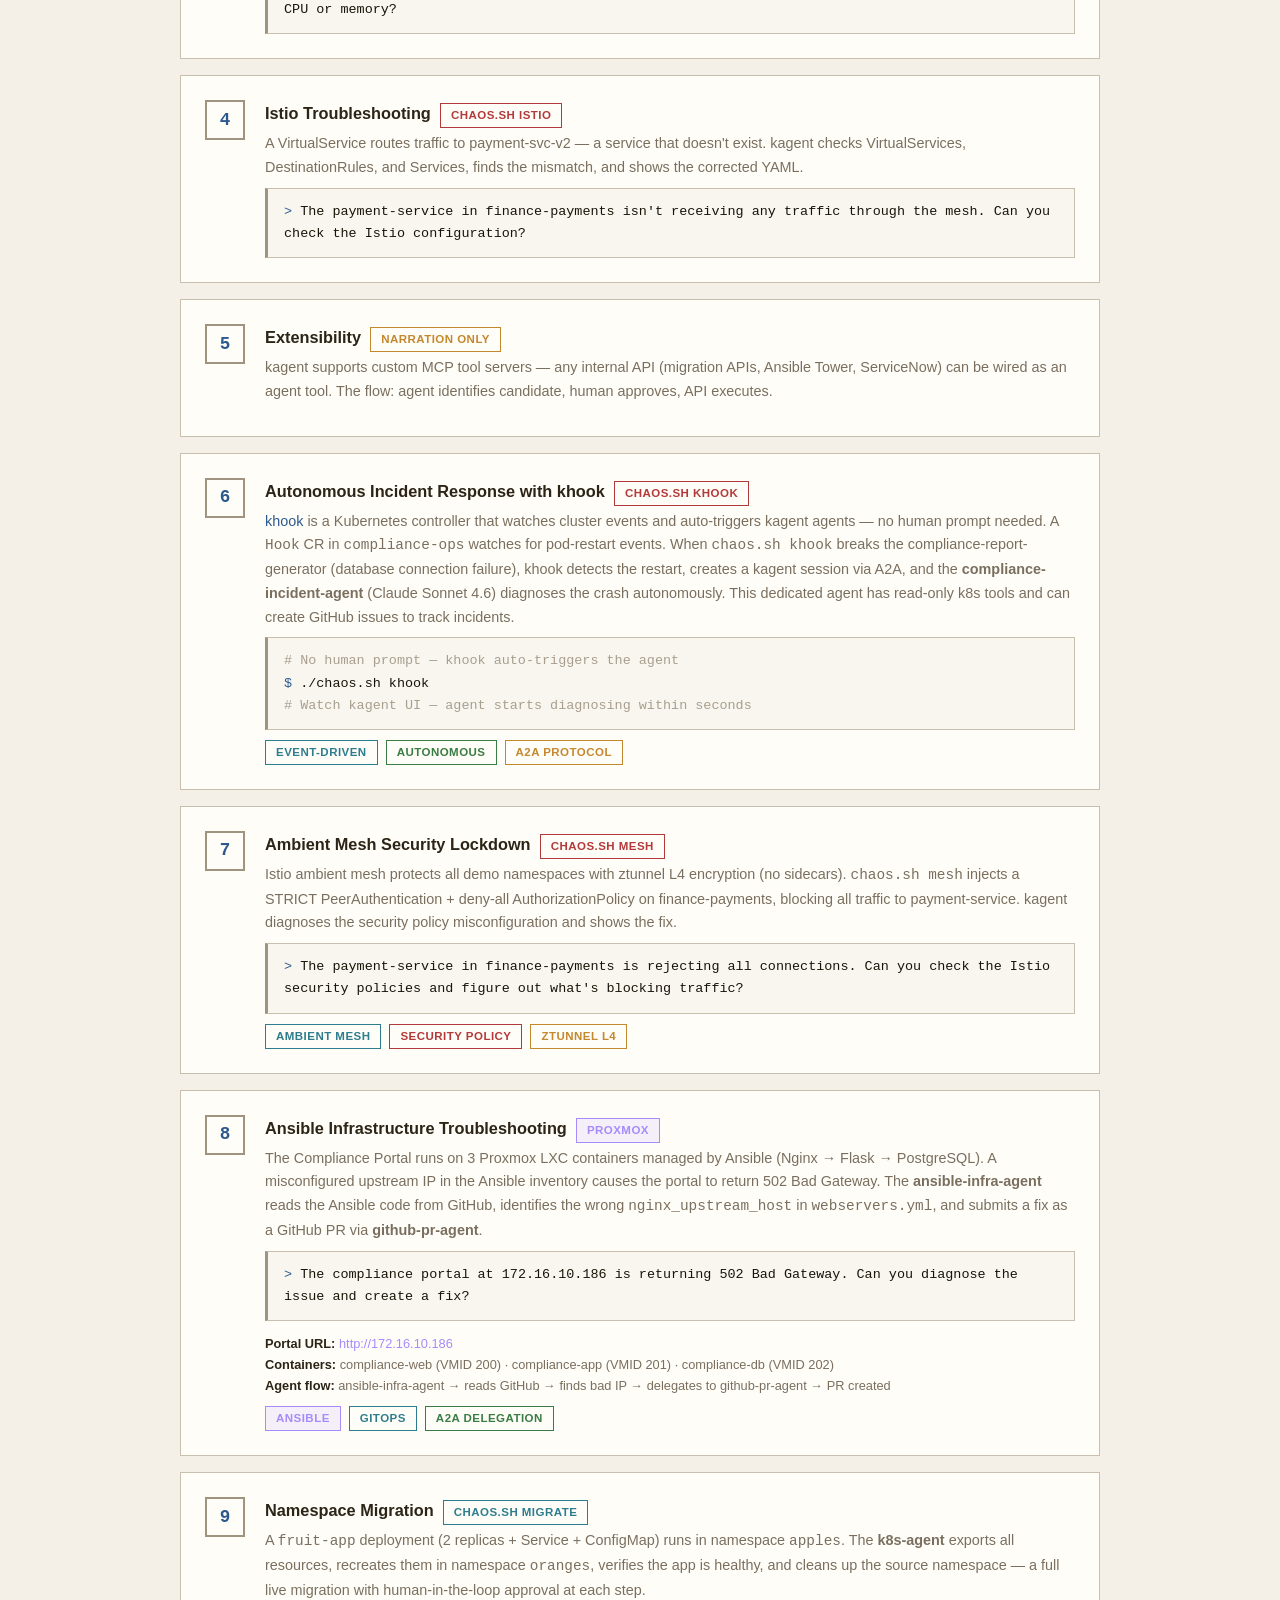
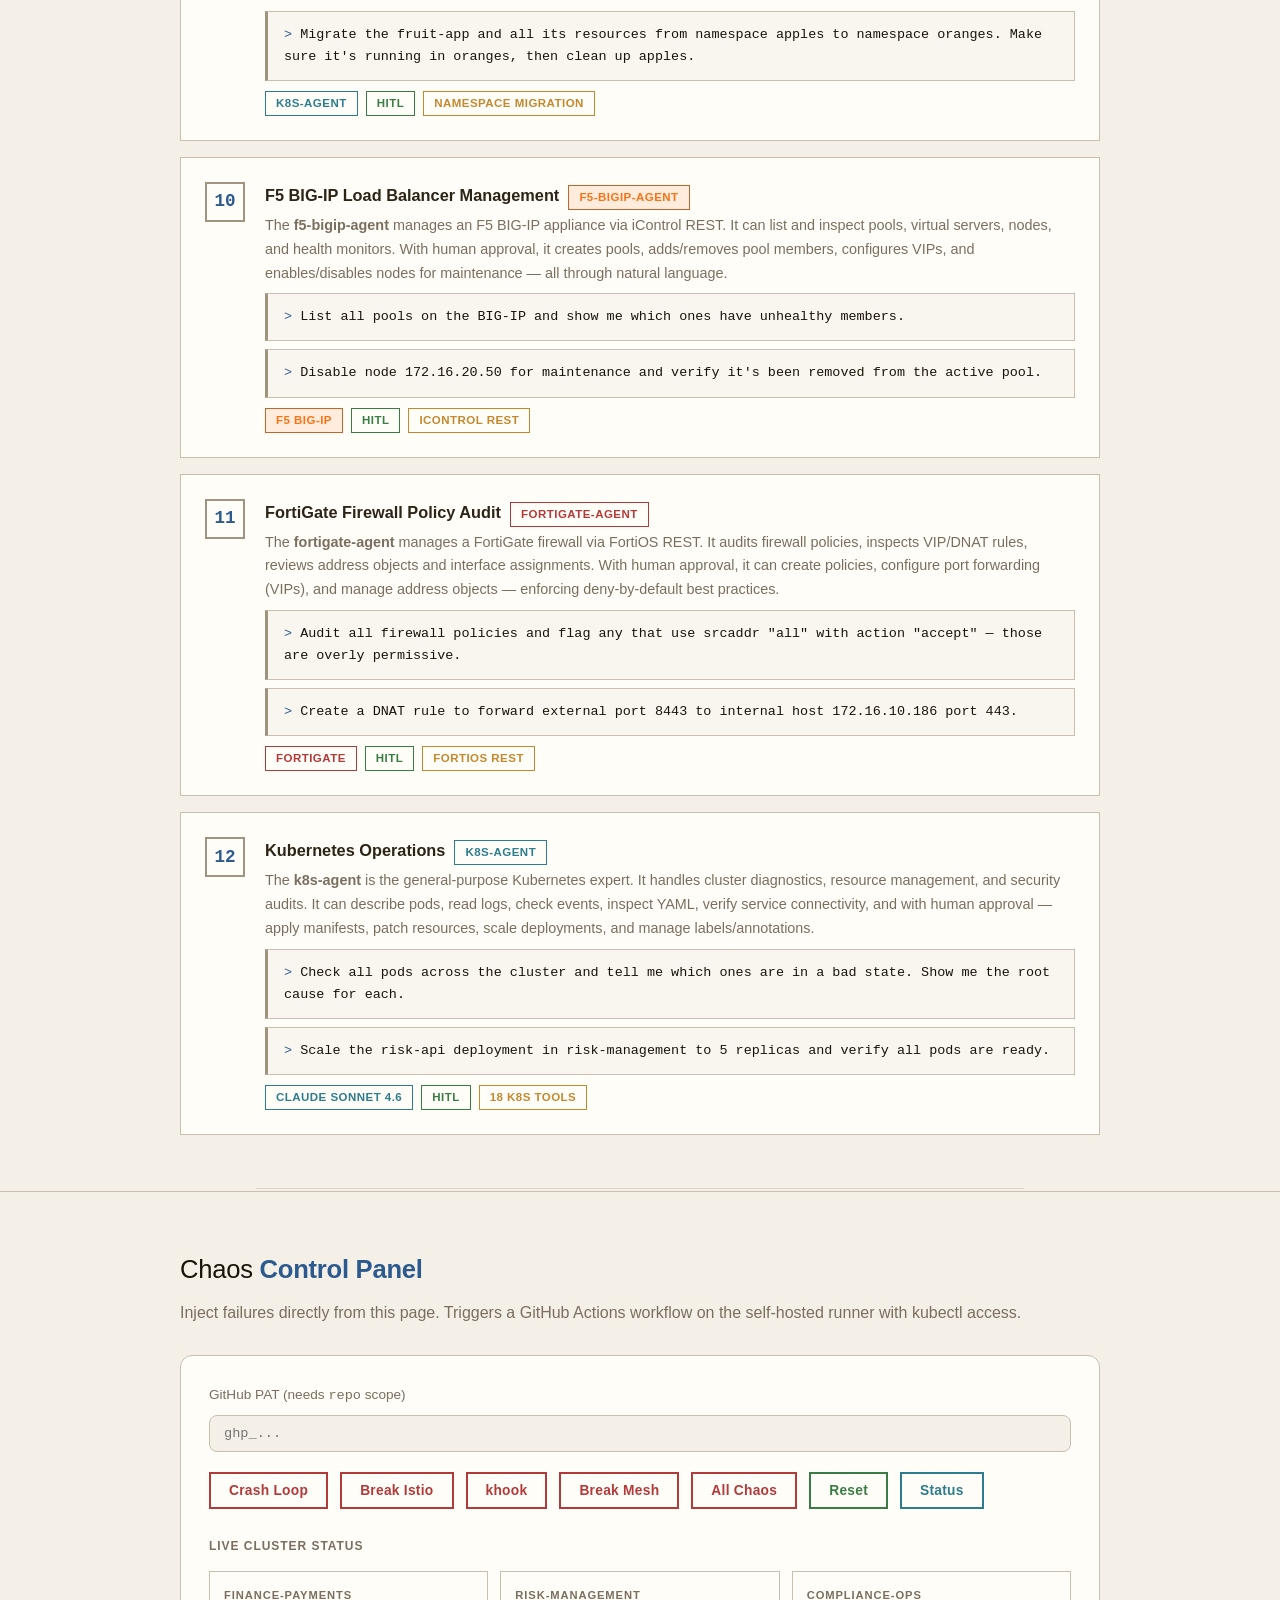
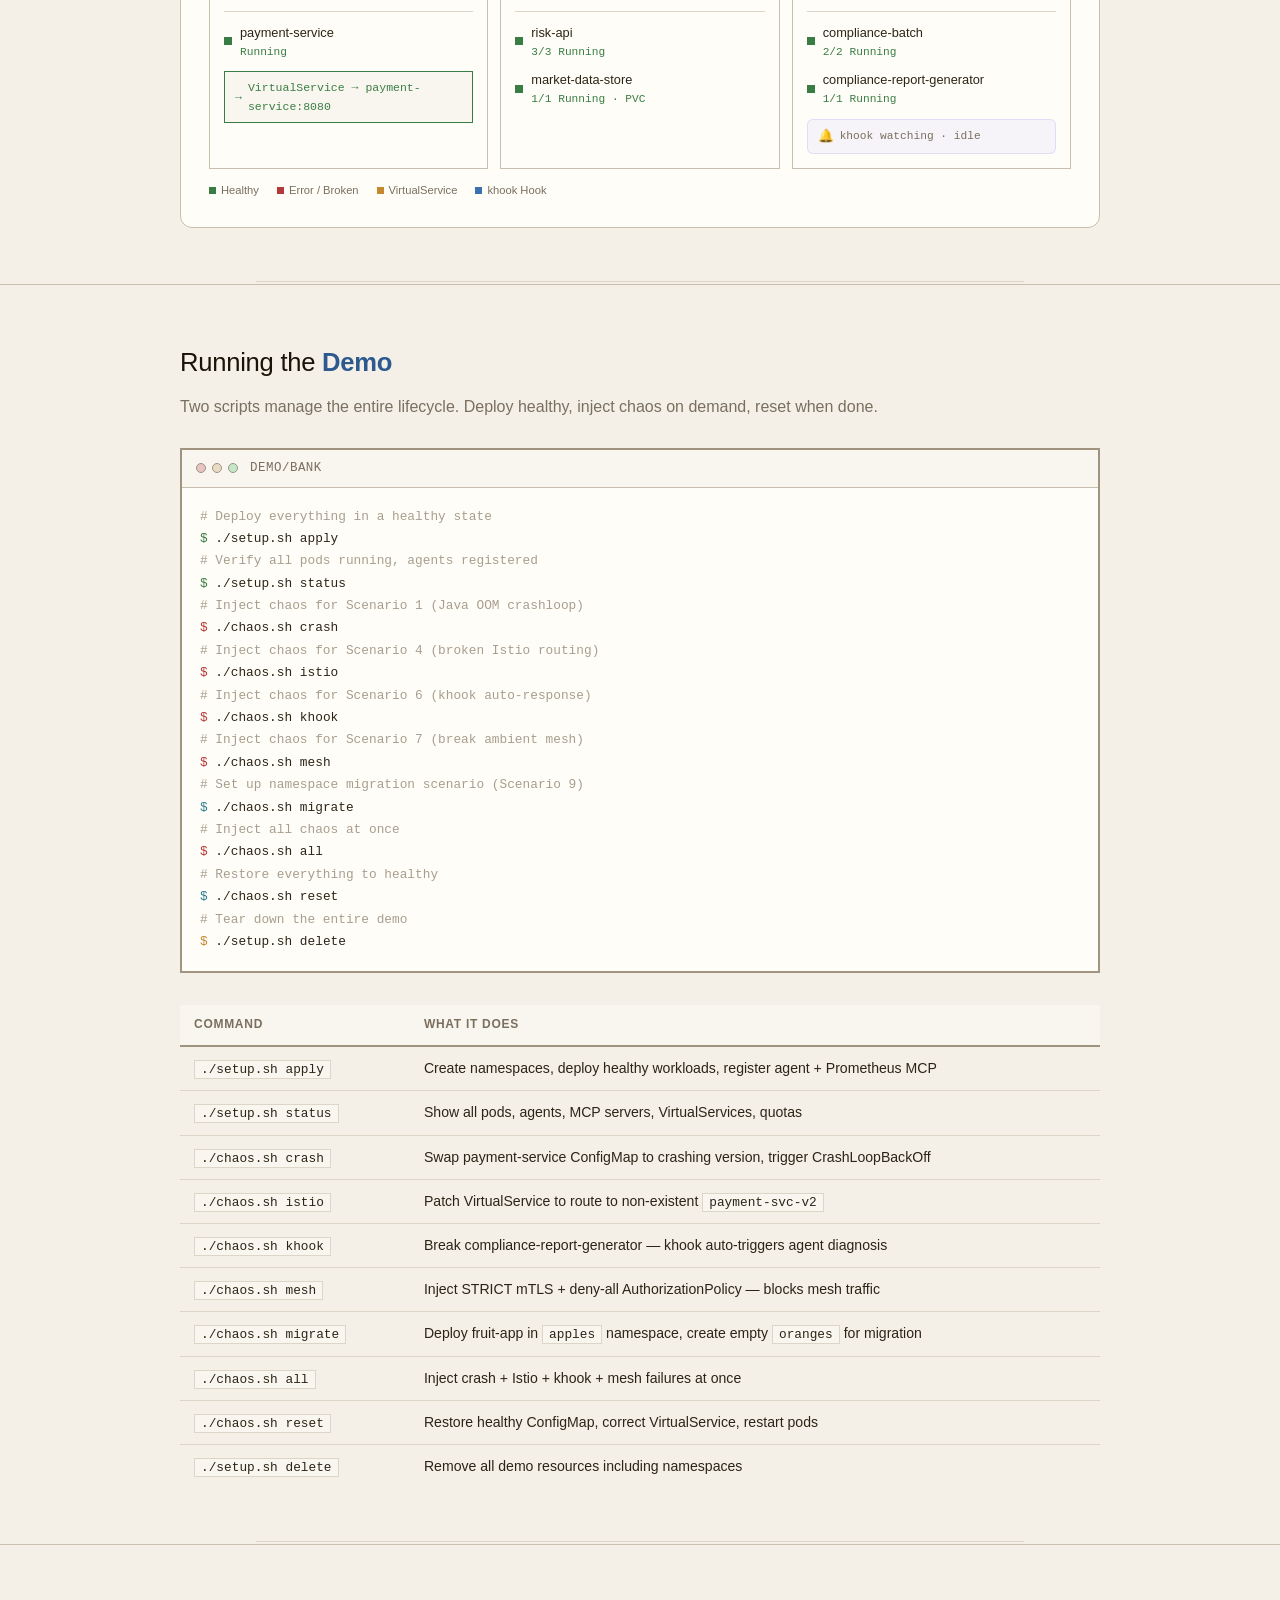
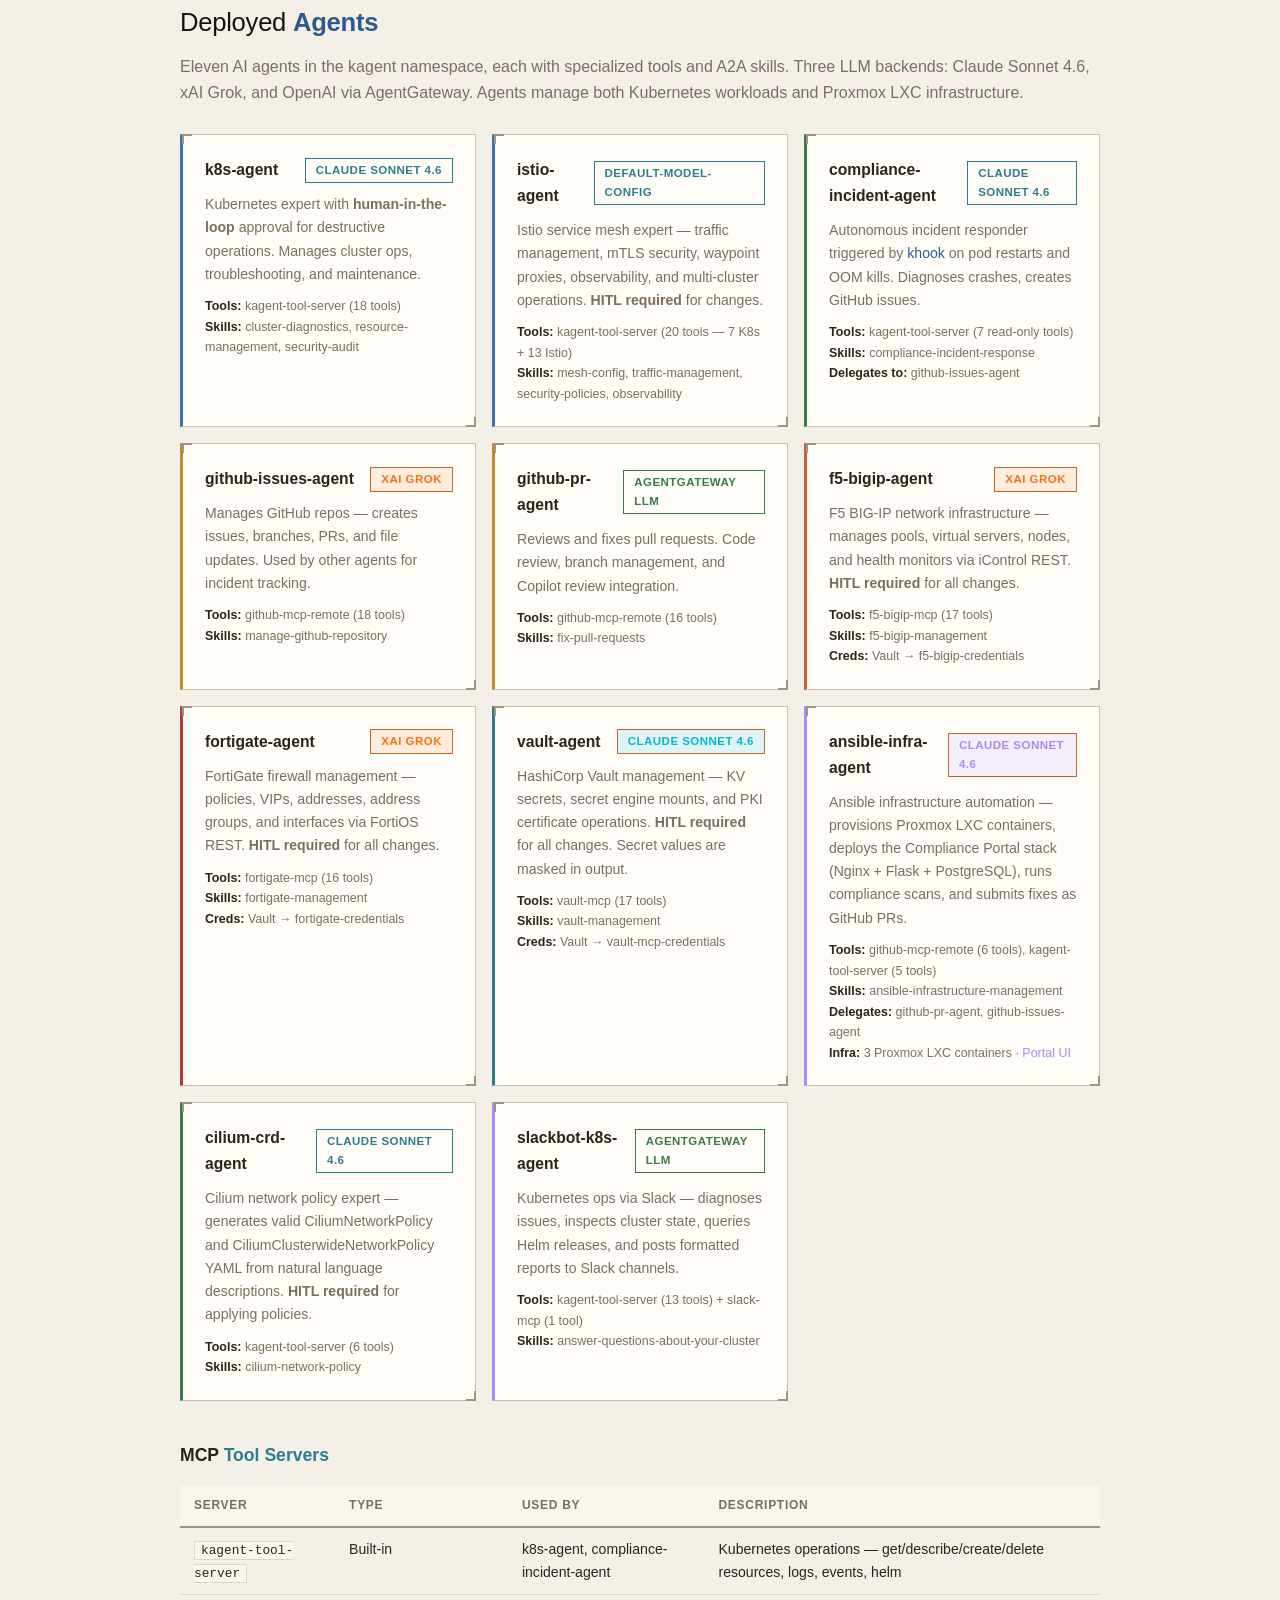
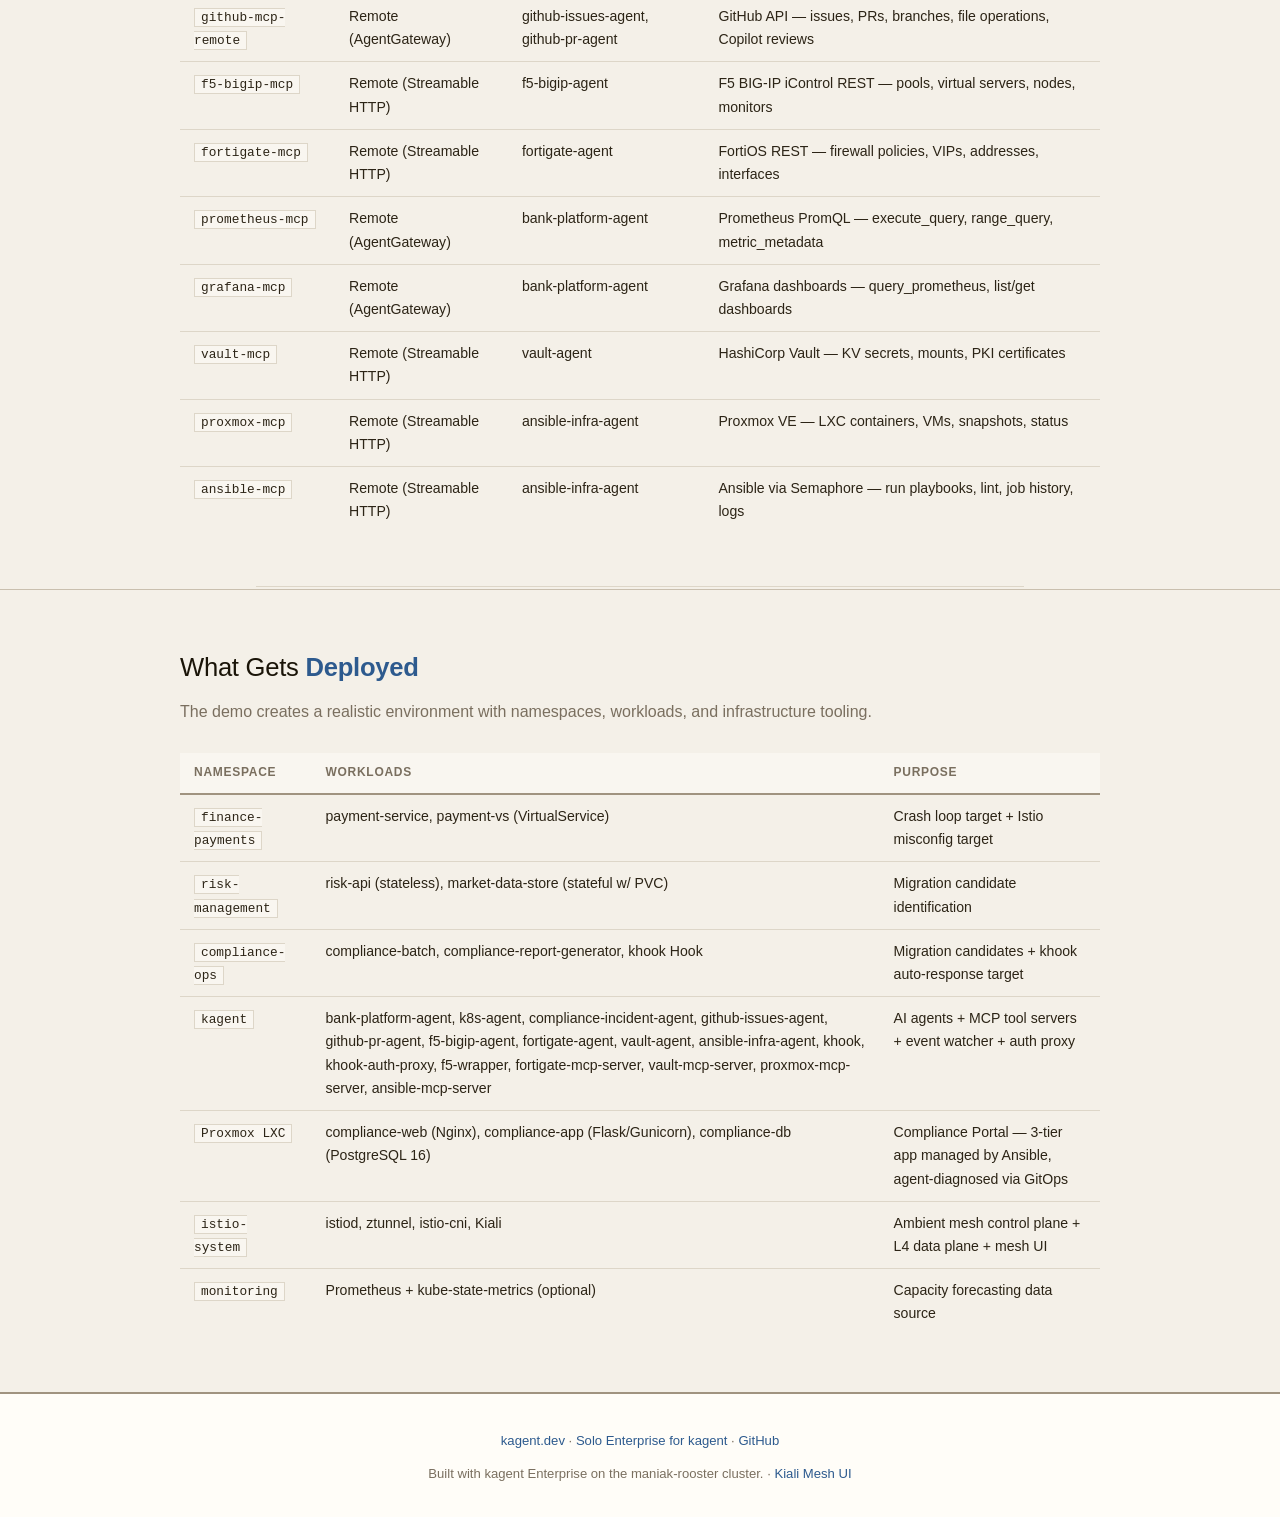
==== commit 0d470ecd: "feat: add istio-agent and slackbot-agent docs, rename Architecture to bank-platform-agent - Create i" ====
--- a/docs/index.html
+++ b/docs/index.html
@@ -17,9 +17,14 @@
     <div class="nav-title"><span>kagent</span> Demo Platform</div>
     <div class="nav-links">
       <a href="index.html" class="active">Home</a>
-      <a href="architecture.html">Architecture</a>
-      <a href="khook-auth-proxy.html">khook Auth Proxy</a>
-      <a href="khook-diagram.html">Diagram</a>
+      <a href="architecture.html">bank-platform-agent</a>
+      <a href="k8s-agent.html">k8s-agent</a>
+      <a href="istio-agent.html">Istio</a>
+      <a href="f5-bigip-agent.html">F5 BIG-IP</a>
+      <a href="fortigate-agent.html">FortiGate</a>
+      <a href="vault-agent.html">Vault</a>
+      <a href="cilium-crd-agent.html">Cilium</a>
+      <a href="slackbot-agent.html">Slack Bot</a>
     </div>
   </nav>
 
@@ -103,6 +108,7 @@
           <div class="arch-box accent">github-pr-agent<br><span style="font-size:0.7rem;opacity:0.7;">AgentGateway LLM</span></div>
           <div class="arch-box accent" style="border-color: var(--cyan);">vault-agent<br><span style="font-size:0.7rem;opacity:0.7;">Claude Sonnet 4.6 &middot; HITL</span></div>
           <div class="arch-box accent" style="border-color: #a78bfa;">ansible-infra-agent<br><span style="font-size:0.7rem;opacity:0.7;">Claude Sonnet 4.6 &middot; GitOps</span></div>
+          <div class="arch-box accent" style="border-color: var(--green);">cilium-crd-agent<br><span style="font-size:0.7rem;opacity:0.7;">Claude Sonnet 4.6 &middot; HITL</span></div>
         </div>
         <div class="arch-label" style="margin-top: 12px;">MCP Tool Servers</div>
         <div class="arch-row">
@@ -143,7 +149,7 @@
   <section>
     <div class="container">
       <h2>Demo <span>Scenarios</span></h2>
-      <p>Eight scenarios that show kagent solving real platform engineering problems. Chaos is injected on demand — everything starts healthy.</p>
+      <p>Ten scenarios that show kagent solving real platform engineering problems. Chaos is injected on demand — everything starts healthy.</p>
 
       <div class="scenarios">
 
@@ -250,6 +256,79 @@
               <span class="tag" style="background: rgba(167,139,250,0.12); color: #a78bfa;">ansible</span>
               <span class="tag tag-cyan">GitOps</span>
               <span class="tag tag-green">A2A delegation</span>
+            </div>
+          </div>
+        </div>
+
+        <div class="scenario">
+          <div class="scenario-num">9</div>
+          <div class="scenario-body">
+            <h3>Namespace Migration &nbsp;<span class="tag tag-cyan">chaos.sh migrate</span></h3>
+            <p>A <code>fruit-app</code> deployment (2 replicas + Service + ConfigMap) runs in namespace <code>apples</code>. The <strong>k8s-agent</strong> exports all resources, recreates them in namespace <code>oranges</code>, verifies the app is healthy, and cleans up the source namespace &mdash; a full live migration with human-in-the-loop approval at each step.</p>
+            <div class="code-block">
+              <span class="prompt">&gt;</span> <span class="cmd">Migrate the fruit-app and all its resources from namespace apples to namespace oranges. Make sure it's running in oranges, then clean up apples.</span>
+            </div>
+            <div style="display: flex; gap: 8px; margin-top: 10px; font-size: 0.8rem;">
+              <span class="tag tag-cyan">k8s-agent</span>
+              <span class="tag tag-green">HITL</span>
+              <span class="tag tag-yellow">namespace migration</span>
+            </div>
+          </div>
+        </div>
+
+        <div class="scenario">
+          <div class="scenario-num">10</div>
+          <div class="scenario-body">
+            <h3>F5 BIG-IP Load Balancer Management &nbsp;<span class="tag tag-orange" style="background: rgba(249,115,22,0.12); color: #f97316;">f5-bigip-agent</span></h3>
+            <p>The <strong>f5-bigip-agent</strong> manages an F5 BIG-IP appliance via iControl REST. It can list and inspect pools, virtual servers, nodes, and health monitors. With human approval, it creates pools, adds/removes pool members, configures VIPs, and enables/disables nodes for maintenance &mdash; all through natural language.</p>
+            <div class="code-block">
+              <span class="prompt">&gt;</span> <span class="cmd">List all pools on the BIG-IP and show me which ones have unhealthy members.</span>
+            </div>
+            <div class="code-block" style="margin-top: 8px;">
+              <span class="prompt">&gt;</span> <span class="cmd">Disable node 172.16.20.50 for maintenance and verify it's been removed from the active pool.</span>
+            </div>
+            <div style="display: flex; gap: 8px; margin-top: 10px; font-size: 0.8rem;">
+              <span class="tag tag-orange" style="background: rgba(249,115,22,0.12); color: #f97316;">F5 BIG-IP</span>
+              <span class="tag tag-green">HITL</span>
+              <span class="tag tag-yellow">iControl REST</span>
+            </div>
+          </div>
+        </div>
+
+        <div class="scenario">
+          <div class="scenario-num">11</div>
+          <div class="scenario-body">
+            <h3>FortiGate Firewall Policy Audit &nbsp;<span class="tag tag-red">fortigate-agent</span></h3>
+            <p>The <strong>fortigate-agent</strong> manages a FortiGate firewall via FortiOS REST. It audits firewall policies, inspects VIP/DNAT rules, reviews address objects and interface assignments. With human approval, it can create policies, configure port forwarding (VIPs), and manage address objects &mdash; enforcing deny-by-default best practices.</p>
+            <div class="code-block">
+              <span class="prompt">&gt;</span> <span class="cmd">Audit all firewall policies and flag any that use srcaddr "all" with action "accept" — those are overly permissive.</span>
+            </div>
+            <div class="code-block" style="margin-top: 8px;">
+              <span class="prompt">&gt;</span> <span class="cmd">Create a DNAT rule to forward external port 8443 to internal host 172.16.10.186 port 443.</span>
+            </div>
+            <div style="display: flex; gap: 8px; margin-top: 10px; font-size: 0.8rem;">
+              <span class="tag tag-red">FortiGate</span>
+              <span class="tag tag-green">HITL</span>
+              <span class="tag tag-yellow">FortiOS REST</span>
+            </div>
+          </div>
+        </div>
+
+        <div class="scenario">
+          <div class="scenario-num">12</div>
+          <div class="scenario-body">
+            <h3>Kubernetes Operations &nbsp;<span class="tag tag-cyan">k8s-agent</span></h3>
+            <p>The <strong>k8s-agent</strong> is the general-purpose Kubernetes expert. It handles cluster diagnostics, resource management, and security audits. It can describe pods, read logs, check events, inspect YAML, verify service connectivity, and with human approval &mdash; apply manifests, patch resources, scale deployments, and manage labels/annotations.</p>
+            <div class="code-block">
+              <span class="prompt">&gt;</span> <span class="cmd">Check all pods across the cluster and tell me which ones are in a bad state. Show me the root cause for each.</span>
+            </div>
+            <div class="code-block" style="margin-top: 8px;">
+              <span class="prompt">&gt;</span> <span class="cmd">Scale the risk-api deployment in risk-management to 5 replicas and verify all pods are ready.</span>
+            </div>
+            <div style="display: flex; gap: 8px; margin-top: 10px; font-size: 0.8rem;">
+              <span class="tag tag-cyan">Claude Sonnet 4.6</span>
+              <span class="tag tag-green">HITL</span>
+              <span class="tag tag-yellow">18 k8s tools</span>
             </div>
           </div>
         </div>
@@ -426,6 +505,9 @@
 <div class="line"><span class="muted"># Inject chaos for Scenario 7 (break ambient mesh)</span></div>
 <div class="line"><span class="red">$</span> ./chaos.sh mesh</div>
 <div class="line"></div>
+<div class="line"><span class="muted"># Set up namespace migration scenario (Scenario 9)</span></div>
+<div class="line"><span class="cyan">$</span> ./chaos.sh migrate</div>
+<div class="line"></div>
 <div class="line"><span class="muted"># Inject all chaos at once</span></div>
 <div class="line"><span class="red">$</span> ./chaos.sh all</div>
 <div class="line"></div>
@@ -470,6 +552,10 @@
             <td>Inject STRICT mTLS + deny-all AuthorizationPolicy — blocks mesh traffic</td>
           </tr>
           <tr>
+            <td><code>./chaos.sh migrate</code></td>
+            <td>Deploy fruit-app in <code>apples</code> namespace, create empty <code>oranges</code> for migration</td>
+          </tr>
+          <tr>
             <td><code>./chaos.sh all</code></td>
             <td>Inject crash + Istio + khook + mesh failures at once</td>
           </tr>
@@ -490,19 +576,31 @@
   <section>
     <div class="container">
       <h2>Deployed <span>Agents</span></h2>
-      <p>Eight AI agents in the kagent namespace, each with specialized tools and A2A skills. Three LLM backends: Claude Sonnet 4.6, xAI Grok, and OpenAI via AgentGateway. Agents manage both Kubernetes workloads and Proxmox LXC infrastructure.</p>
+      <p>Eleven AI agents in the kagent namespace, each with specialized tools and A2A skills. Three LLM backends: Claude Sonnet 4.6, xAI Grok, and OpenAI via AgentGateway. Agents manage both Kubernetes workloads and Proxmox LXC infrastructure.</p>
 
       <div class="features" style="grid-template-columns: repeat(auto-fit, minmax(280px, 1fr));">
 
         <div class="feature" style="border-left: 3px solid var(--accent-light);">
           <div style="display: flex; justify-content: space-between; align-items: center; margin-bottom: 10px;">
-            <h3 style="margin: 0;">k8s-agent</h3>
+            <h3 style="margin: 0;"><a href="k8s-agent.html" style="color: inherit; text-decoration: none;">k8s-agent</a></h3>
             <span class="tag tag-cyan">Claude Sonnet 4.6</span>
           </div>
           <p>Kubernetes expert with <strong>human-in-the-loop</strong> approval for destructive operations. Manages cluster ops, troubleshooting, and maintenance.</p>
           <div style="margin-top: 10px; font-size: 0.78rem; color: var(--text-muted);">
             <strong style="color: var(--text);">Tools:</strong> kagent-tool-server (18 tools)<br>
             <strong style="color: var(--text);">Skills:</strong> cluster-diagnostics, resource-management, security-audit
+          </div>
+        </div>
+
+        <div class="feature" style="border-left: 3px solid var(--accent-light);">
+          <div style="display: flex; justify-content: space-between; align-items: center; margin-bottom: 10px;">
+            <h3 style="margin: 0;"><a href="istio-agent.html" style="color: inherit; text-decoration: none;">istio-agent</a></h3>
+            <span class="tag tag-cyan">default-model-config</span>
+          </div>
+          <p>Istio service mesh expert &mdash; traffic management, mTLS security, waypoint proxies, observability, and multi-cluster operations. <strong>HITL required</strong> for changes.</p>
+          <div style="margin-top: 10px; font-size: 0.78rem; color: var(--text-muted);">
+            <strong style="color: var(--text);">Tools:</strong> kagent-tool-server (20 tools &mdash; 7 K8s + 13 Istio)<br>
+            <strong style="color: var(--text);">Skills:</strong> mesh-config, traffic-management, security-policies, observability
           </div>
         </div>
 
@@ -545,7 +643,7 @@
 
         <div class="feature" style="border-left: 3px solid var(--orange);">
           <div style="display: flex; justify-content: space-between; align-items: center; margin-bottom: 10px;">
-            <h3 style="margin: 0;">f5-bigip-agent</h3>
+            <h3 style="margin: 0;"><a href="f5-bigip-agent.html" style="color: inherit; text-decoration: none;">f5-bigip-agent</a></h3>
             <span class="tag tag-orange" style="background: rgba(249,115,22,0.12); color: #f97316;">xAI Grok</span>
           </div>
           <p>F5 BIG-IP network infrastructure &mdash; manages pools, virtual servers, nodes, and health monitors via iControl REST. <strong>HITL required</strong> for all changes.</p>
@@ -558,7 +656,7 @@
 
         <div class="feature" style="border-left: 3px solid var(--red);">
           <div style="display: flex; justify-content: space-between; align-items: center; margin-bottom: 10px;">
-            <h3 style="margin: 0;">fortigate-agent</h3>
+            <h3 style="margin: 0;"><a href="fortigate-agent.html" style="color: inherit; text-decoration: none;">fortigate-agent</a></h3>
             <span class="tag tag-orange" style="background: rgba(249,115,22,0.12); color: #f97316;">xAI Grok</span>
           </div>
           <p>FortiGate firewall management &mdash; policies, VIPs, addresses, address groups, and interfaces via FortiOS REST. <strong>HITL required</strong> for all changes.</p>
@@ -571,7 +669,7 @@
 
         <div class="feature" style="border-left: 3px solid var(--cyan);">
           <div style="display: flex; justify-content: space-between; align-items: center; margin-bottom: 10px;">
-            <h3 style="margin: 0;">vault-agent</h3>
+            <h3 style="margin: 0;"><a href="vault-agent.html" style="color: inherit; text-decoration: none;">vault-agent</a></h3>
             <span class="tag tag-orange" style="background: rgba(6,182,212,0.12); color: #06b6d4;">Claude Sonnet 4.6</span>
           </div>
           <p>HashiCorp Vault management &mdash; KV secrets, secret engine mounts, and PKI certificate operations. <strong>HITL required</strong> for all changes. Secret values are masked in output.</p>
@@ -593,6 +691,30 @@
             <strong style="color: var(--text);">Skills:</strong> ansible-infrastructure-management<br>
             <strong style="color: var(--text);">Delegates:</strong> github-pr-agent, github-issues-agent<br>
             <strong style="color: var(--text);">Infra:</strong> 3 Proxmox LXC containers &middot; <a href="http://172.16.10.186" target="_blank" style="color: #a78bfa;">Portal UI</a>
+          </div>
+        </div>
+
+        <div class="feature" style="border-left: 3px solid var(--green);">
+          <div style="display: flex; justify-content: space-between; align-items: center; margin-bottom: 10px;">
+            <h3 style="margin: 0;"><a href="cilium-crd-agent.html" style="color: inherit; text-decoration: none;">cilium-crd-agent</a></h3>
+            <span class="tag tag-cyan">Claude Sonnet 4.6</span>
+          </div>
+          <p>Cilium network policy expert &mdash; generates valid CiliumNetworkPolicy and CiliumClusterwideNetworkPolicy YAML from natural language descriptions. <strong>HITL required</strong> for applying policies.</p>
+          <div style="margin-top: 10px; font-size: 0.78rem; color: var(--text-muted);">
+            <strong style="color: var(--text);">Tools:</strong> kagent-tool-server (6 tools)<br>
+            <strong style="color: var(--text);">Skills:</strong> cilium-network-policy
+          </div>
+        </div>
+
+        <div class="feature" style="border-left: 3px solid #a78bfa;">
+          <div style="display: flex; justify-content: space-between; align-items: center; margin-bottom: 10px;">
+            <h3 style="margin: 0;"><a href="slackbot-agent.html" style="color: inherit; text-decoration: none;">slackbot-k8s-agent</a></h3>
+            <span class="tag tag-green">AgentGateway LLM</span>
+          </div>
+          <p>Kubernetes ops via Slack &mdash; diagnoses issues, inspects cluster state, queries Helm releases, and posts formatted reports to Slack channels.</p>
+          <div style="margin-top: 10px; font-size: 0.78rem; color: var(--text-muted);">
+            <strong style="color: var(--text);">Tools:</strong> kagent-tool-server (13 tools) + slack-mcp (1 tool)<br>
+            <strong style="color: var(--text);">Skills:</strong> answer-questions-about-your-cluster
           </div>
         </div>
 
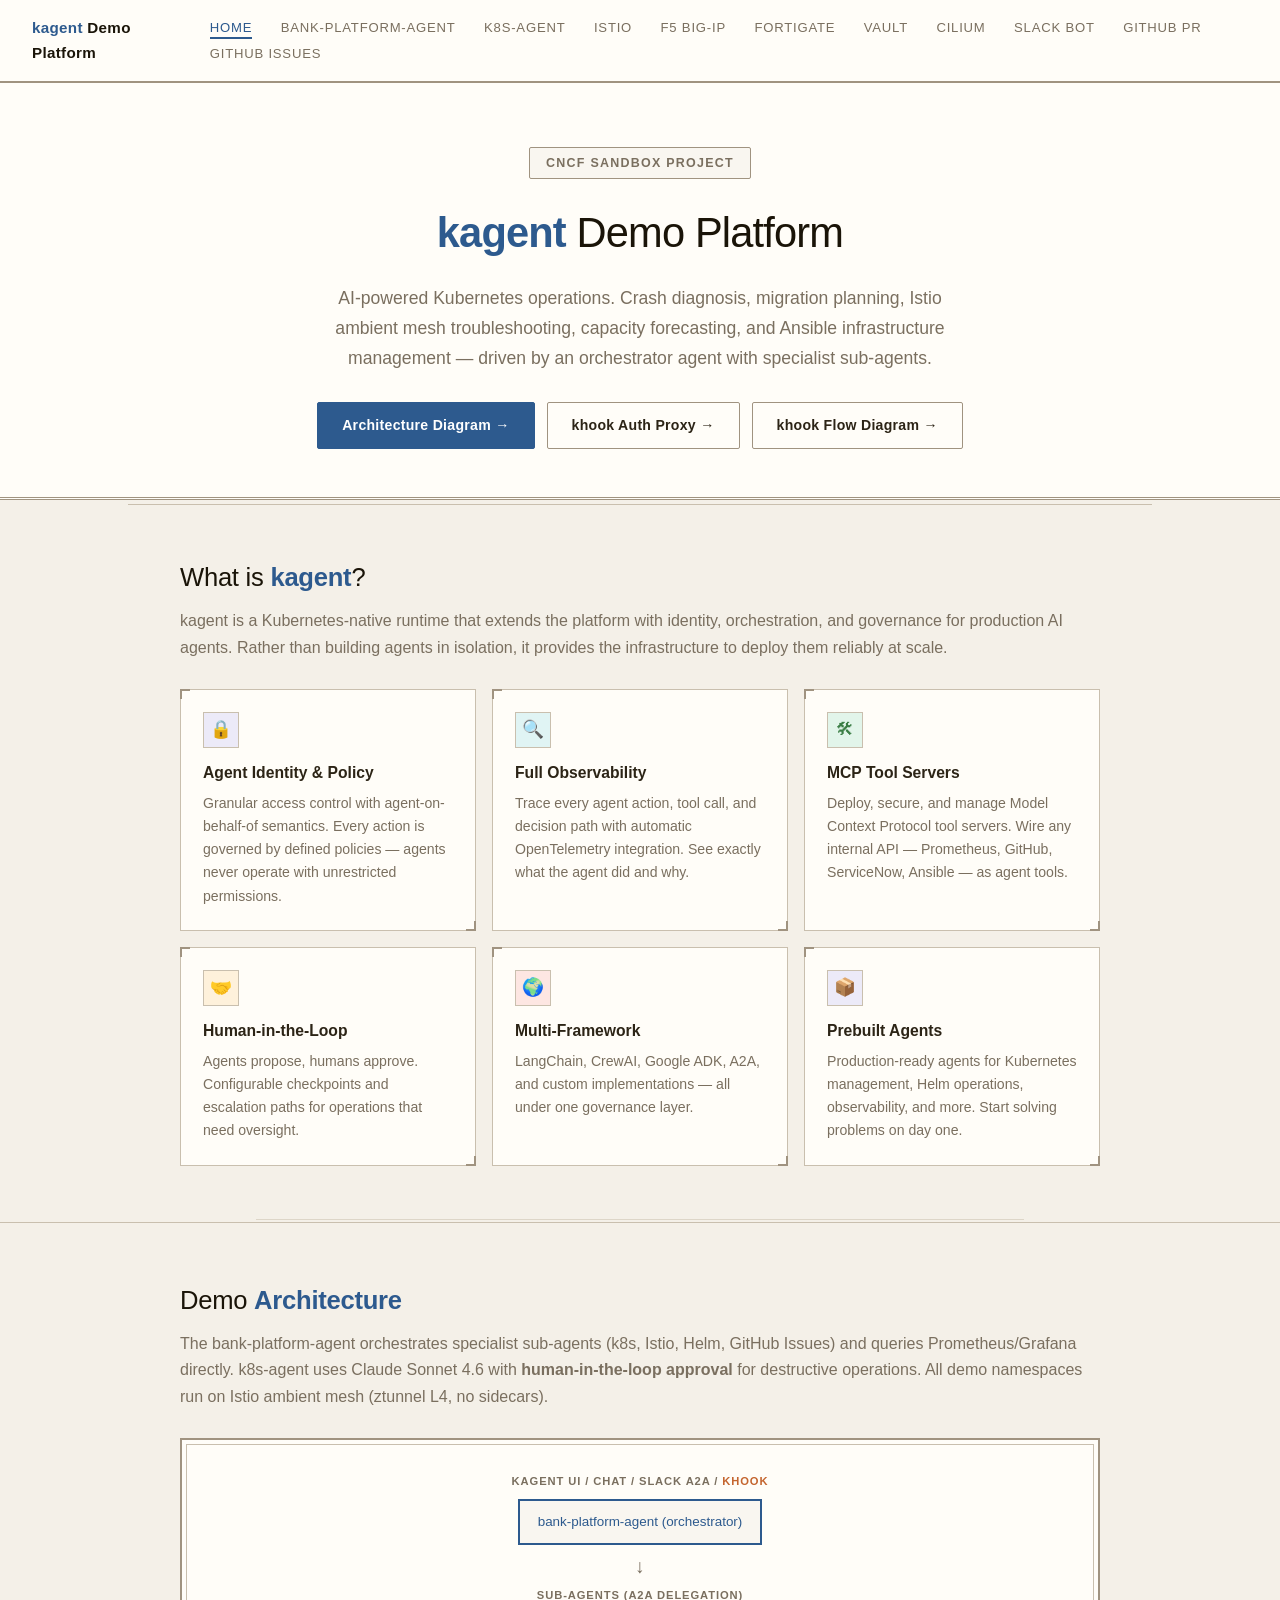
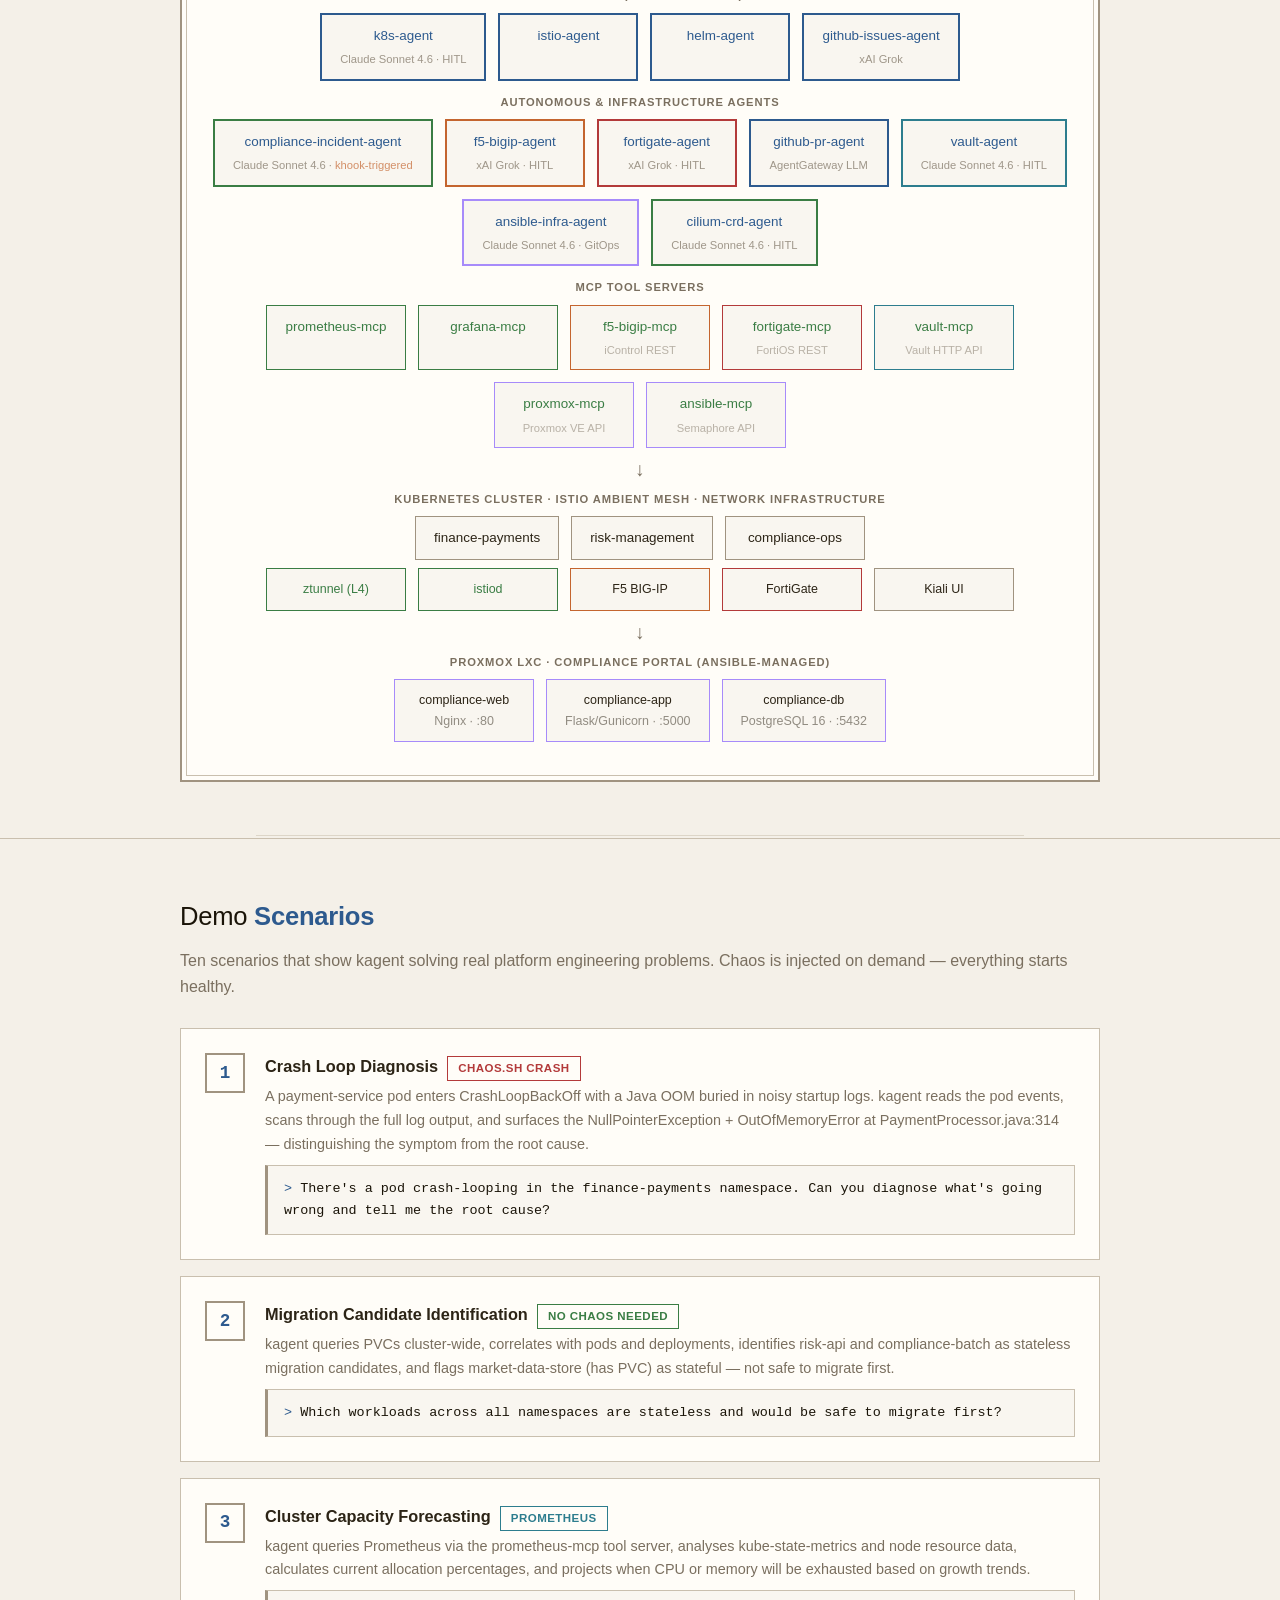
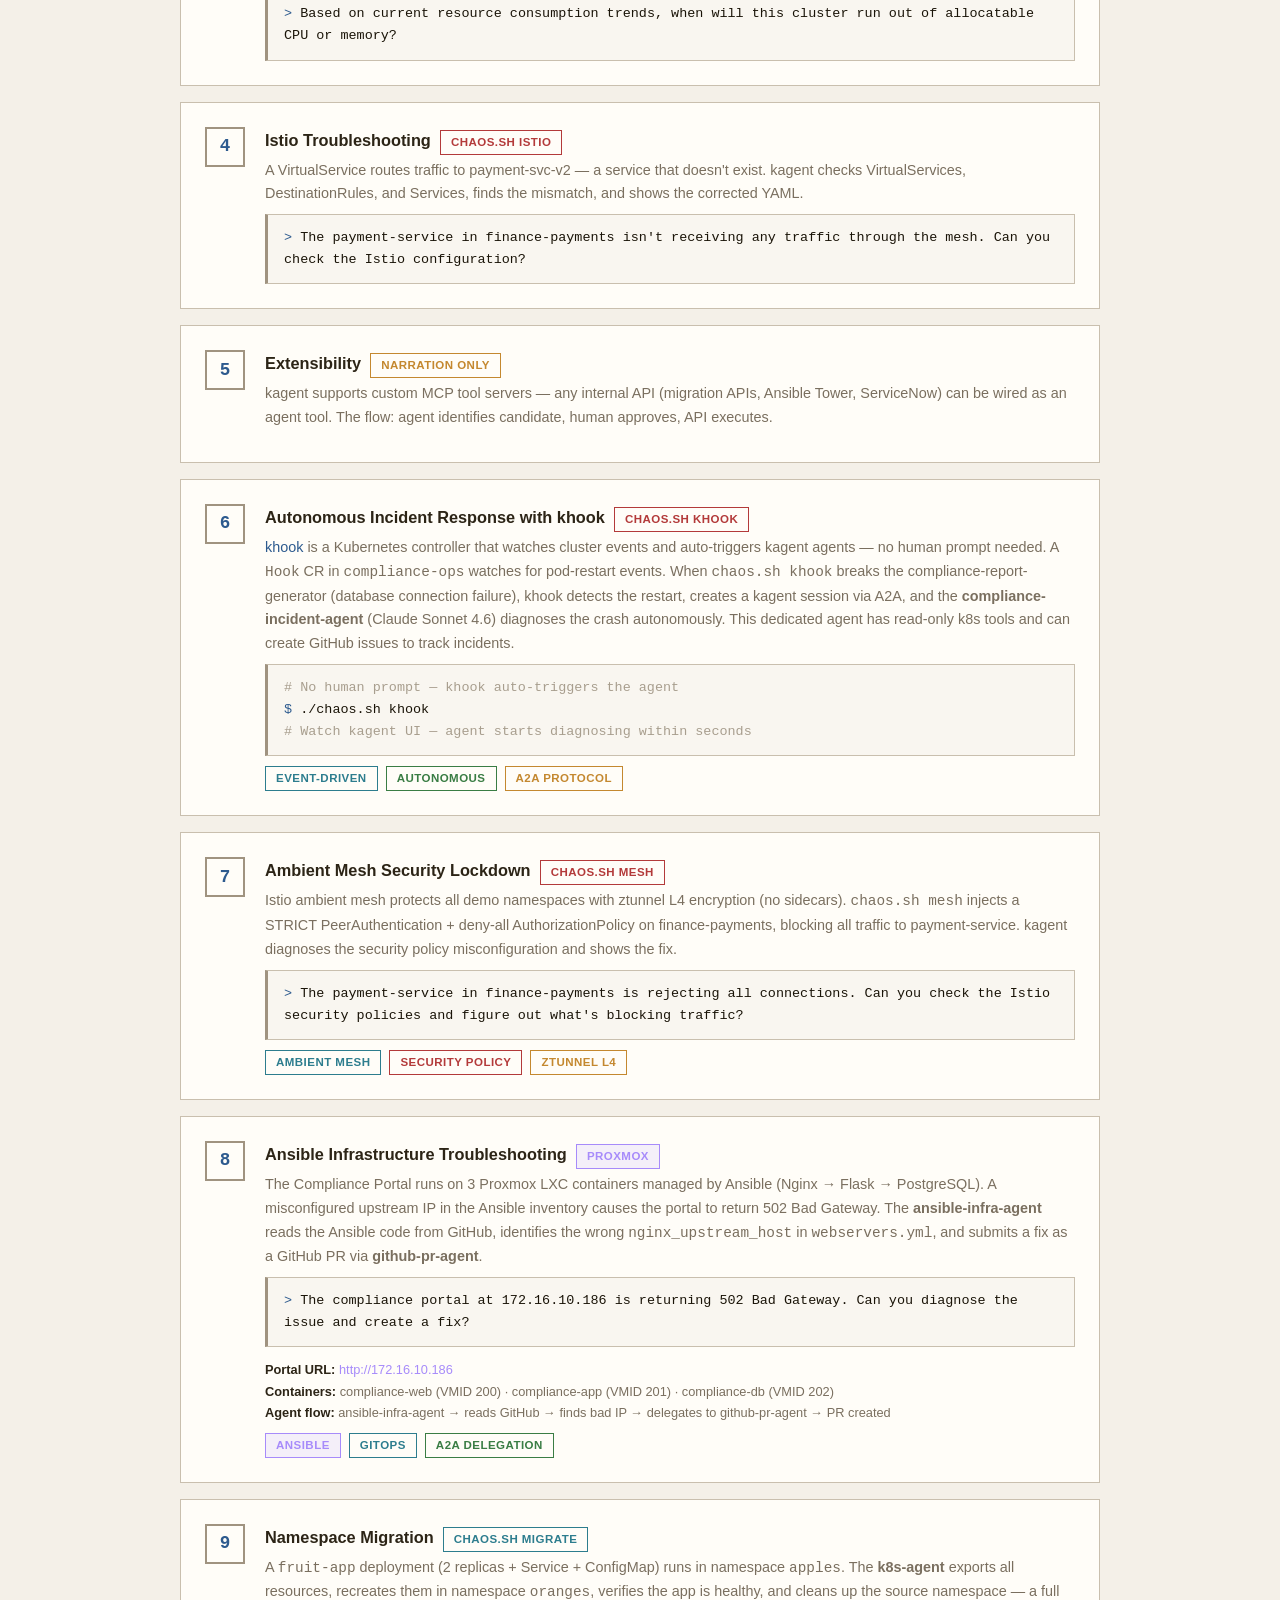
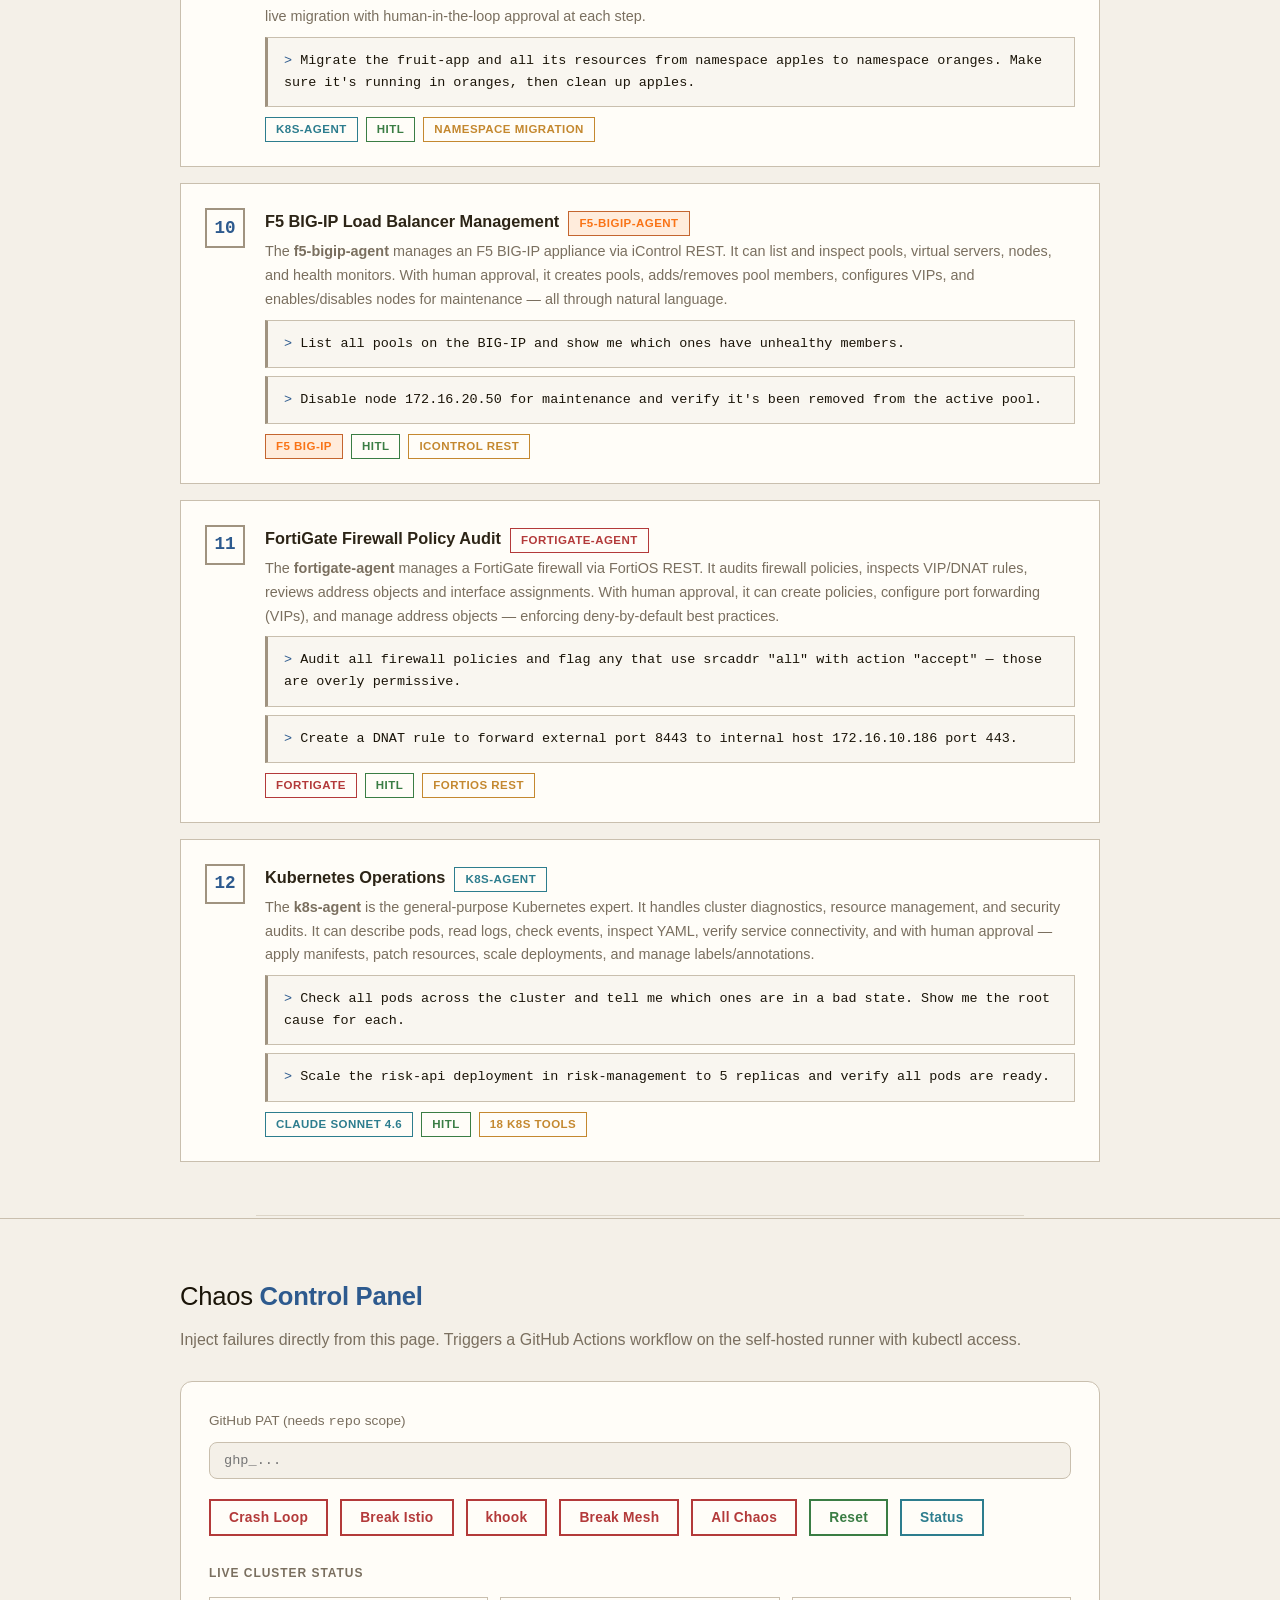
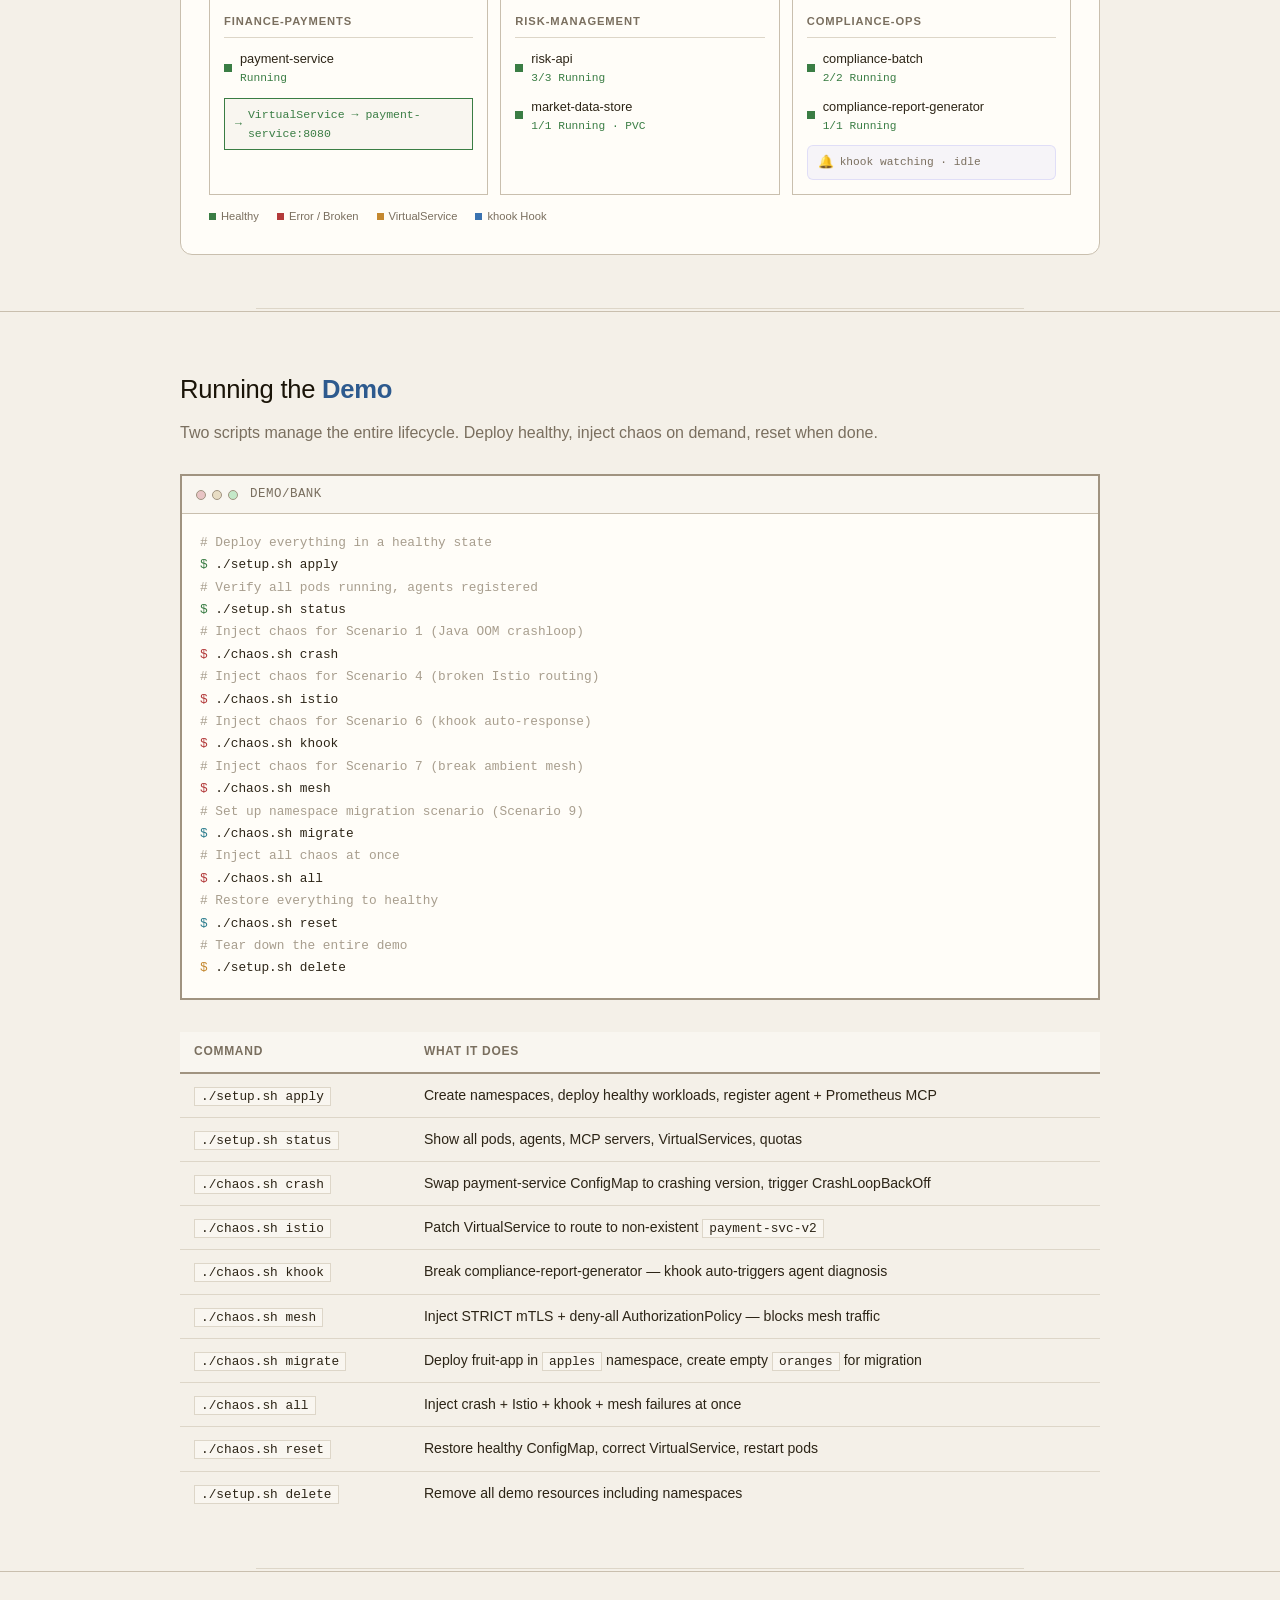
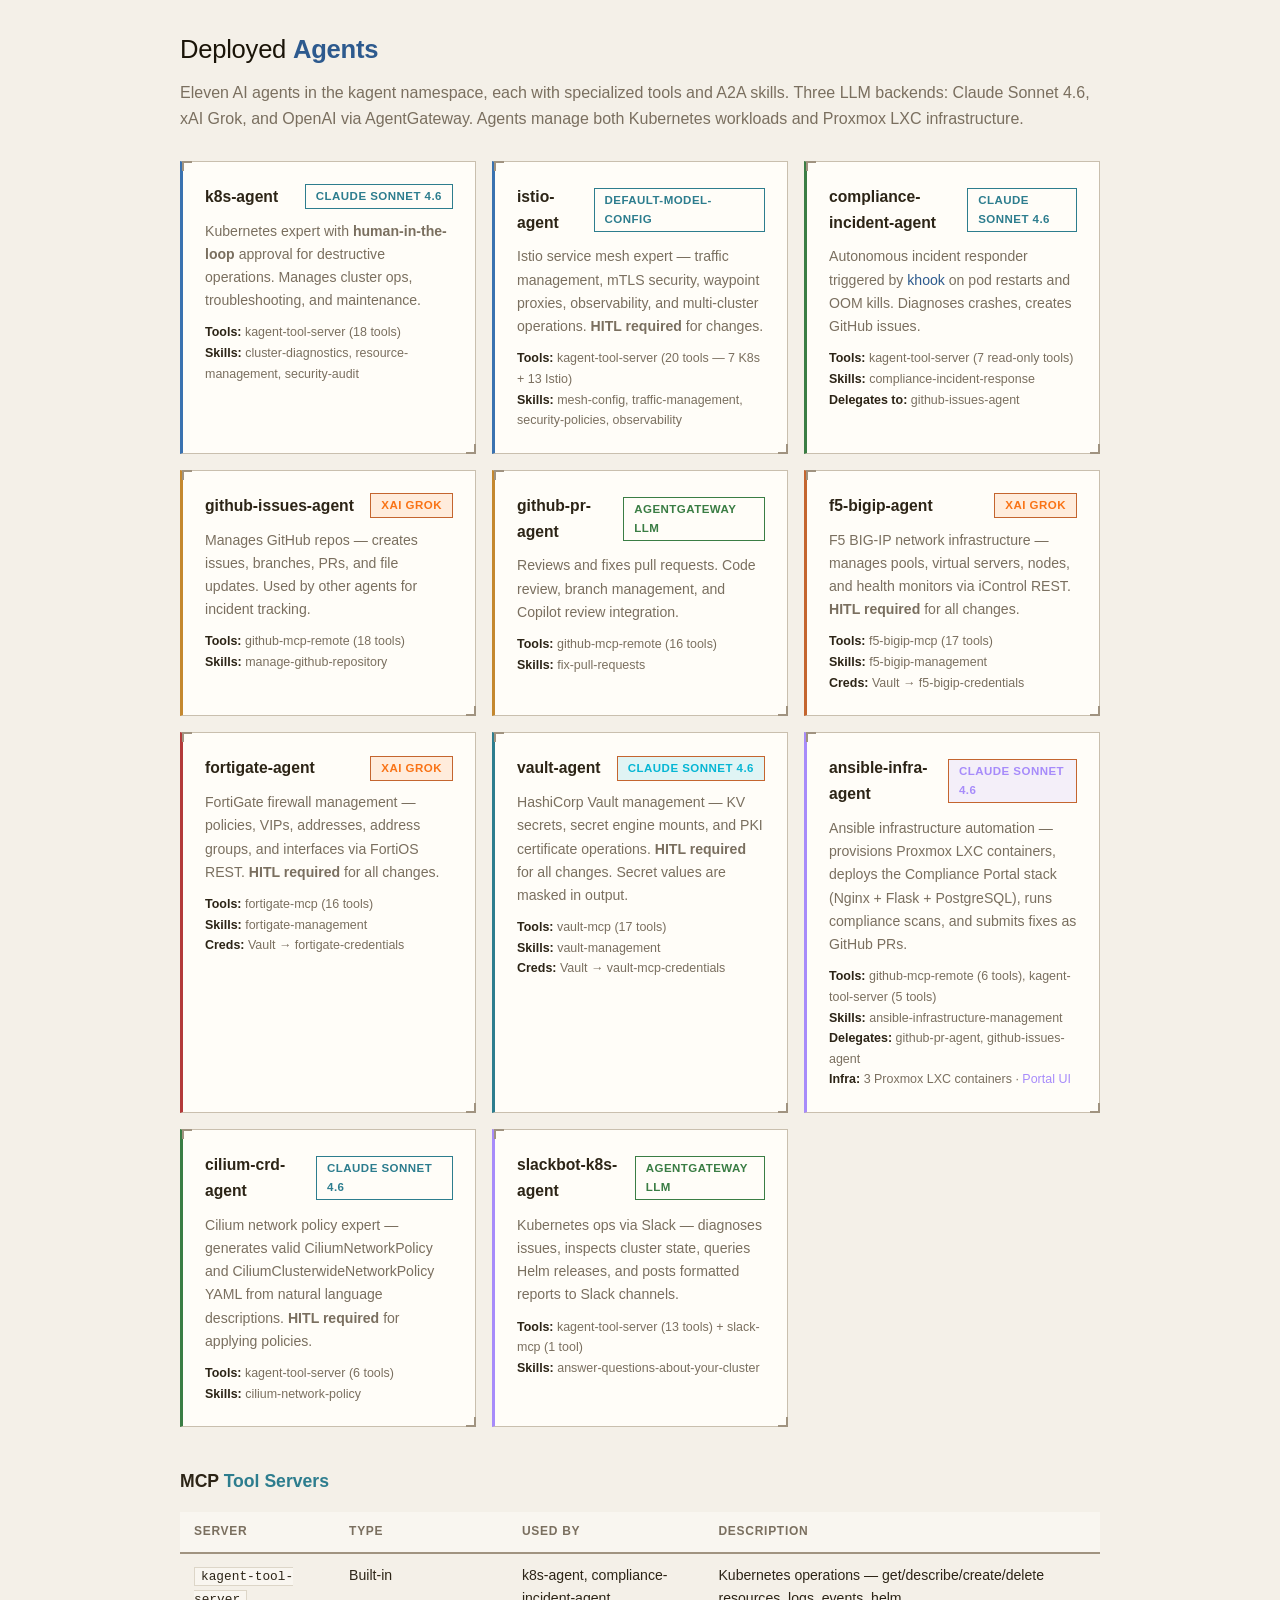
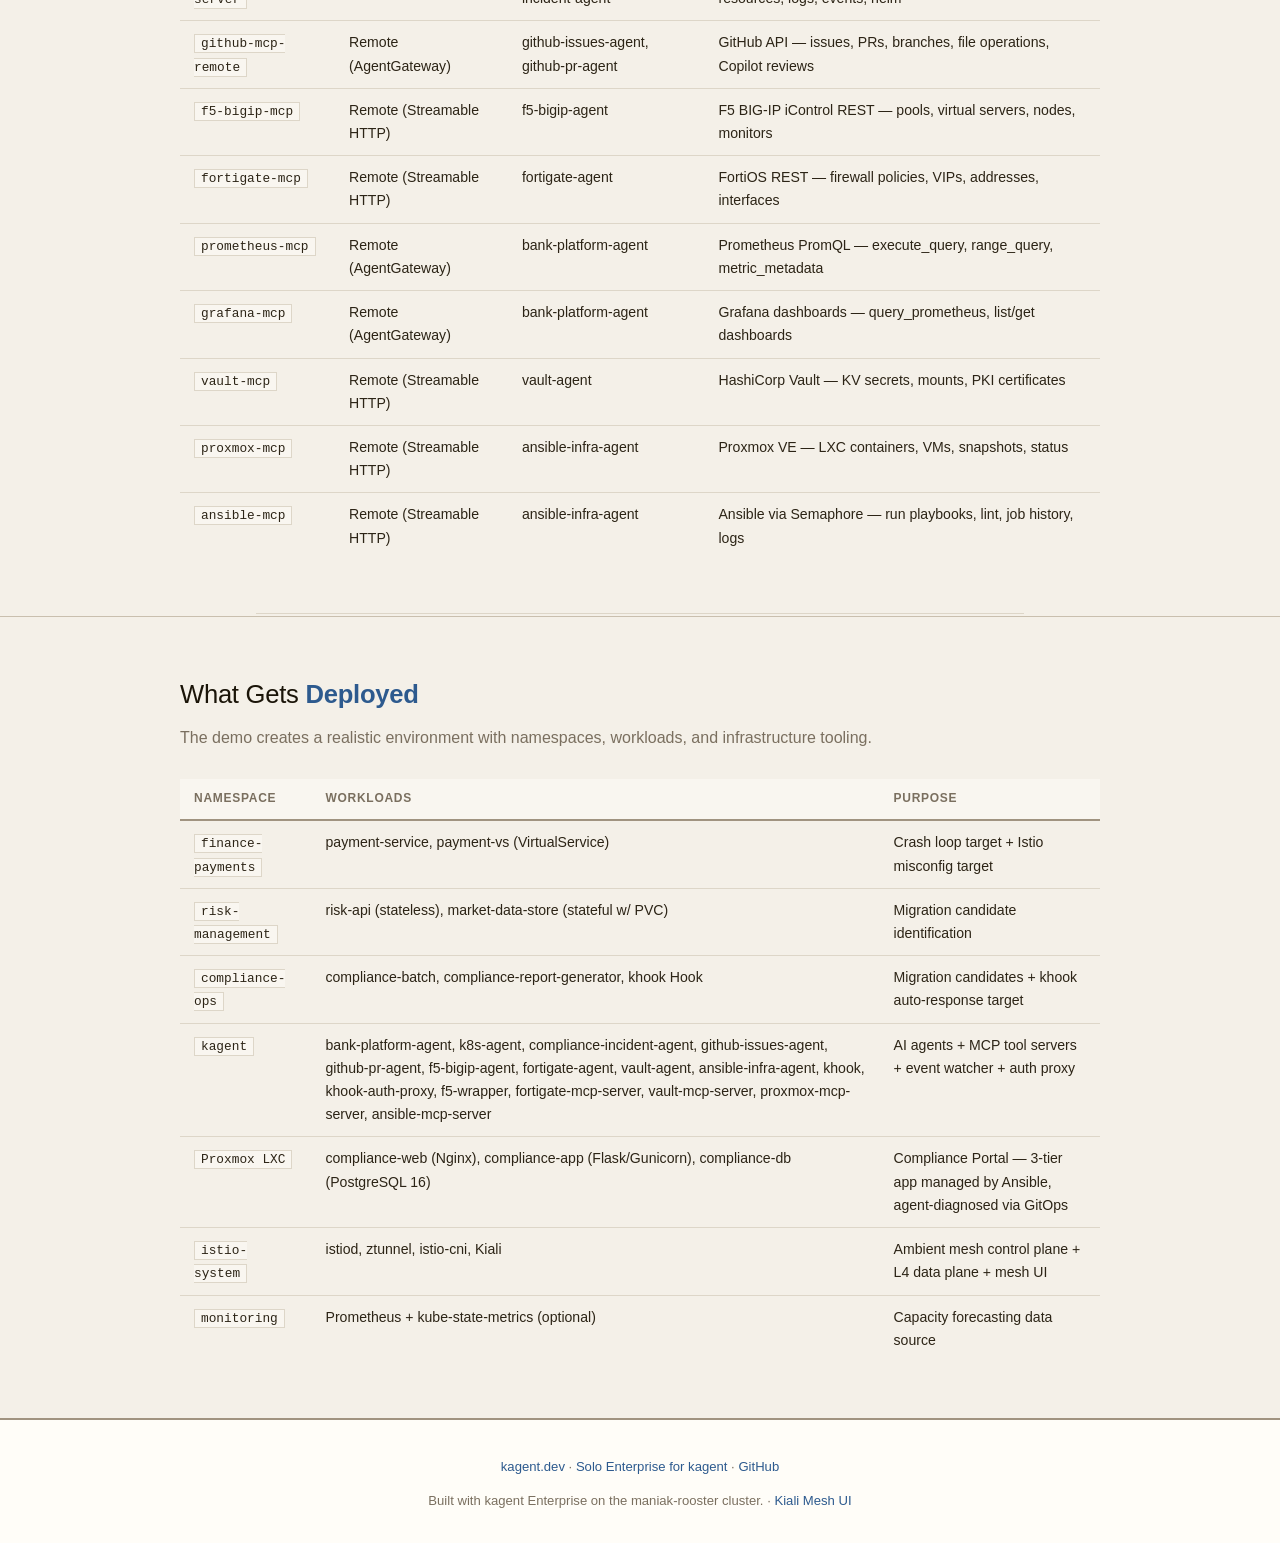
==== commit ef66644b: "feat: add GitHub PR and GitHub Issues agent documentation pages - Create github-pr-agent.html (16 to" ====
--- a/docs/index.html
+++ b/docs/index.html
@@ -25,6 +25,8 @@
       <a href="vault-agent.html">Vault</a>
       <a href="cilium-crd-agent.html">Cilium</a>
       <a href="slackbot-agent.html">Slack Bot</a>
+      <a href="github-pr-agent.html">GitHub PR</a>
+      <a href="github-issues-agent.html">GitHub Issues</a>
     </div>
   </nav>
 
@@ -619,7 +621,7 @@
 
         <div class="feature" style="border-left: 3px solid var(--yellow);">
           <div style="display: flex; justify-content: space-between; align-items: center; margin-bottom: 10px;">
-            <h3 style="margin: 0;">github-issues-agent</h3>
+            <h3 style="margin: 0;"><a href="github-issues-agent.html" style="color: inherit; text-decoration: none;">github-issues-agent</a></h3>
             <span class="tag tag-orange" style="background: rgba(249,115,22,0.12); color: #f97316;">xAI Grok</span>
           </div>
           <p>Manages GitHub repos &mdash; creates issues, branches, PRs, and file updates. Used by other agents for incident tracking.</p>
@@ -631,7 +633,7 @@
 
         <div class="feature" style="border-left: 3px solid var(--yellow);">
           <div style="display: flex; justify-content: space-between; align-items: center; margin-bottom: 10px;">
-            <h3 style="margin: 0;">github-pr-agent</h3>
+            <h3 style="margin: 0;"><a href="github-pr-agent.html" style="color: inherit; text-decoration: none;">github-pr-agent</a></h3>
             <span class="tag tag-green">AgentGateway LLM</span>
           </div>
           <p>Reviews and fixes pull requests. Code review, branch management, and Copilot review integration.</p>
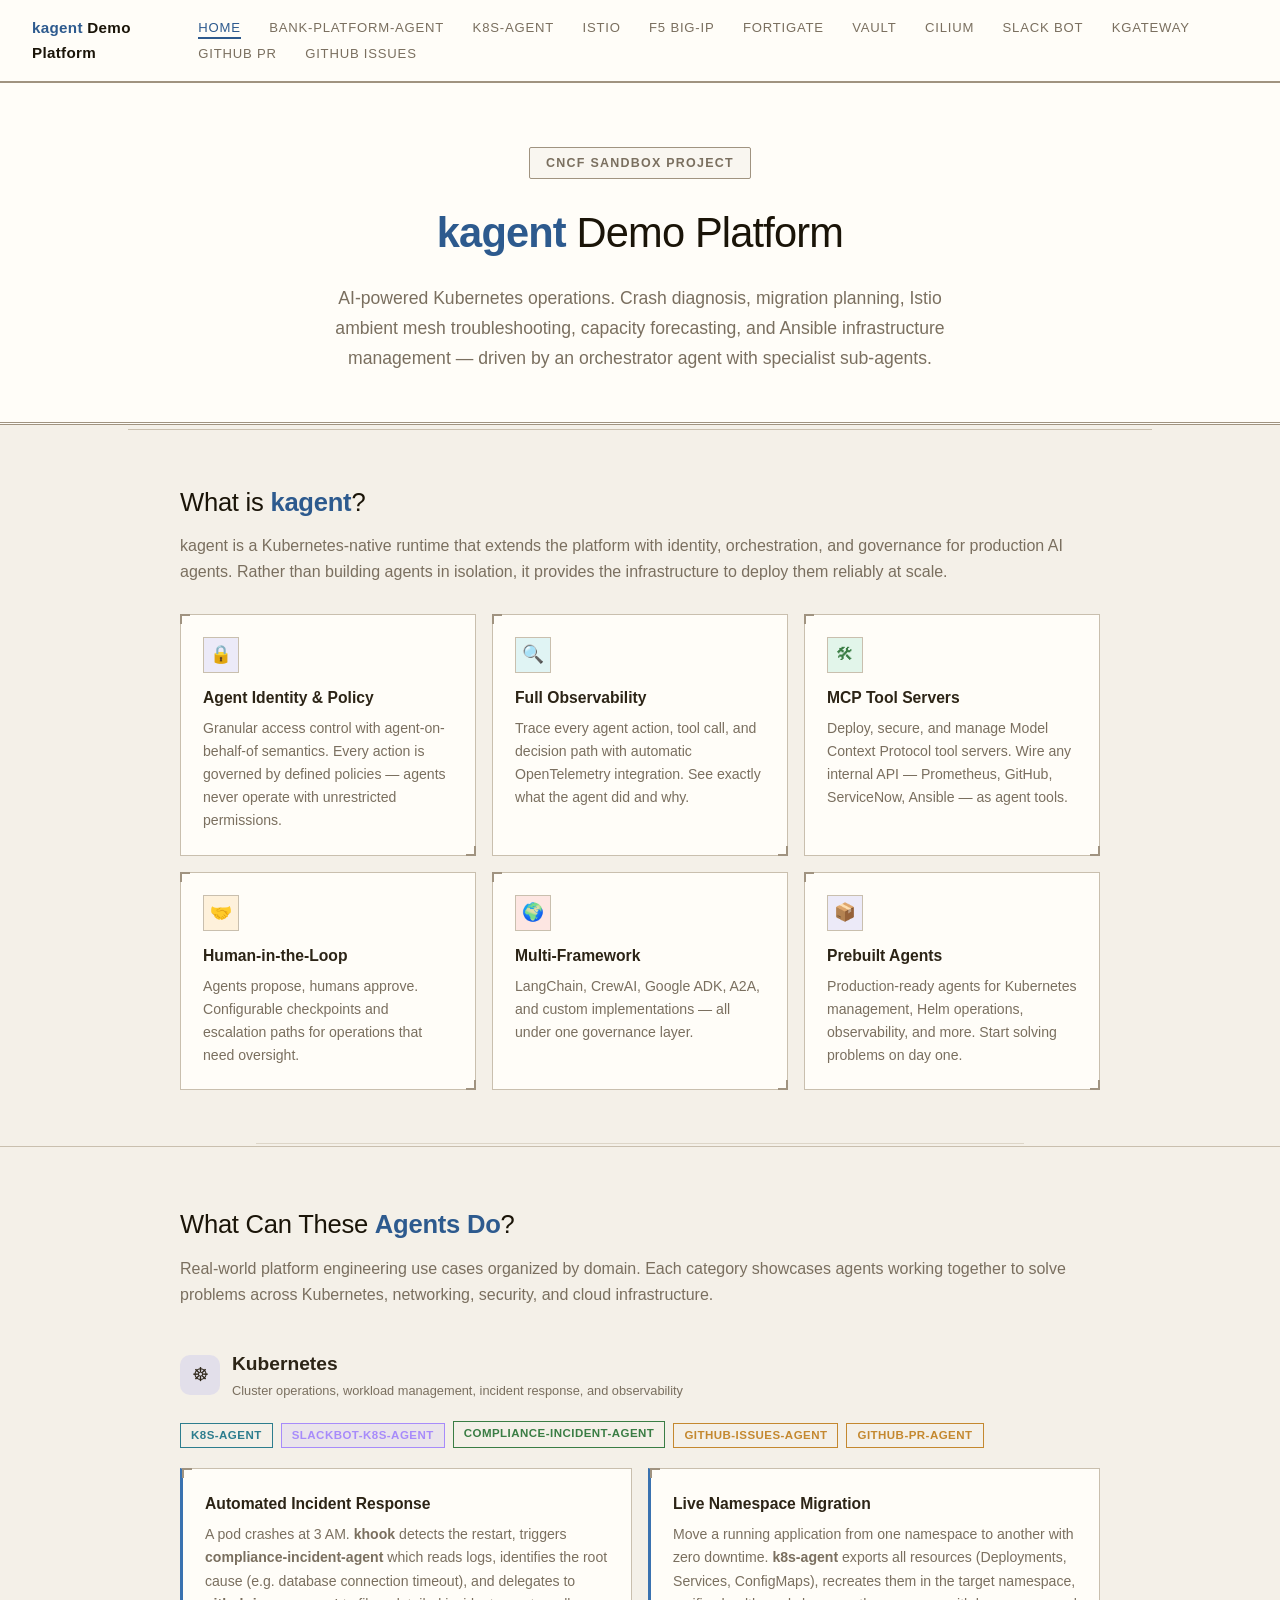
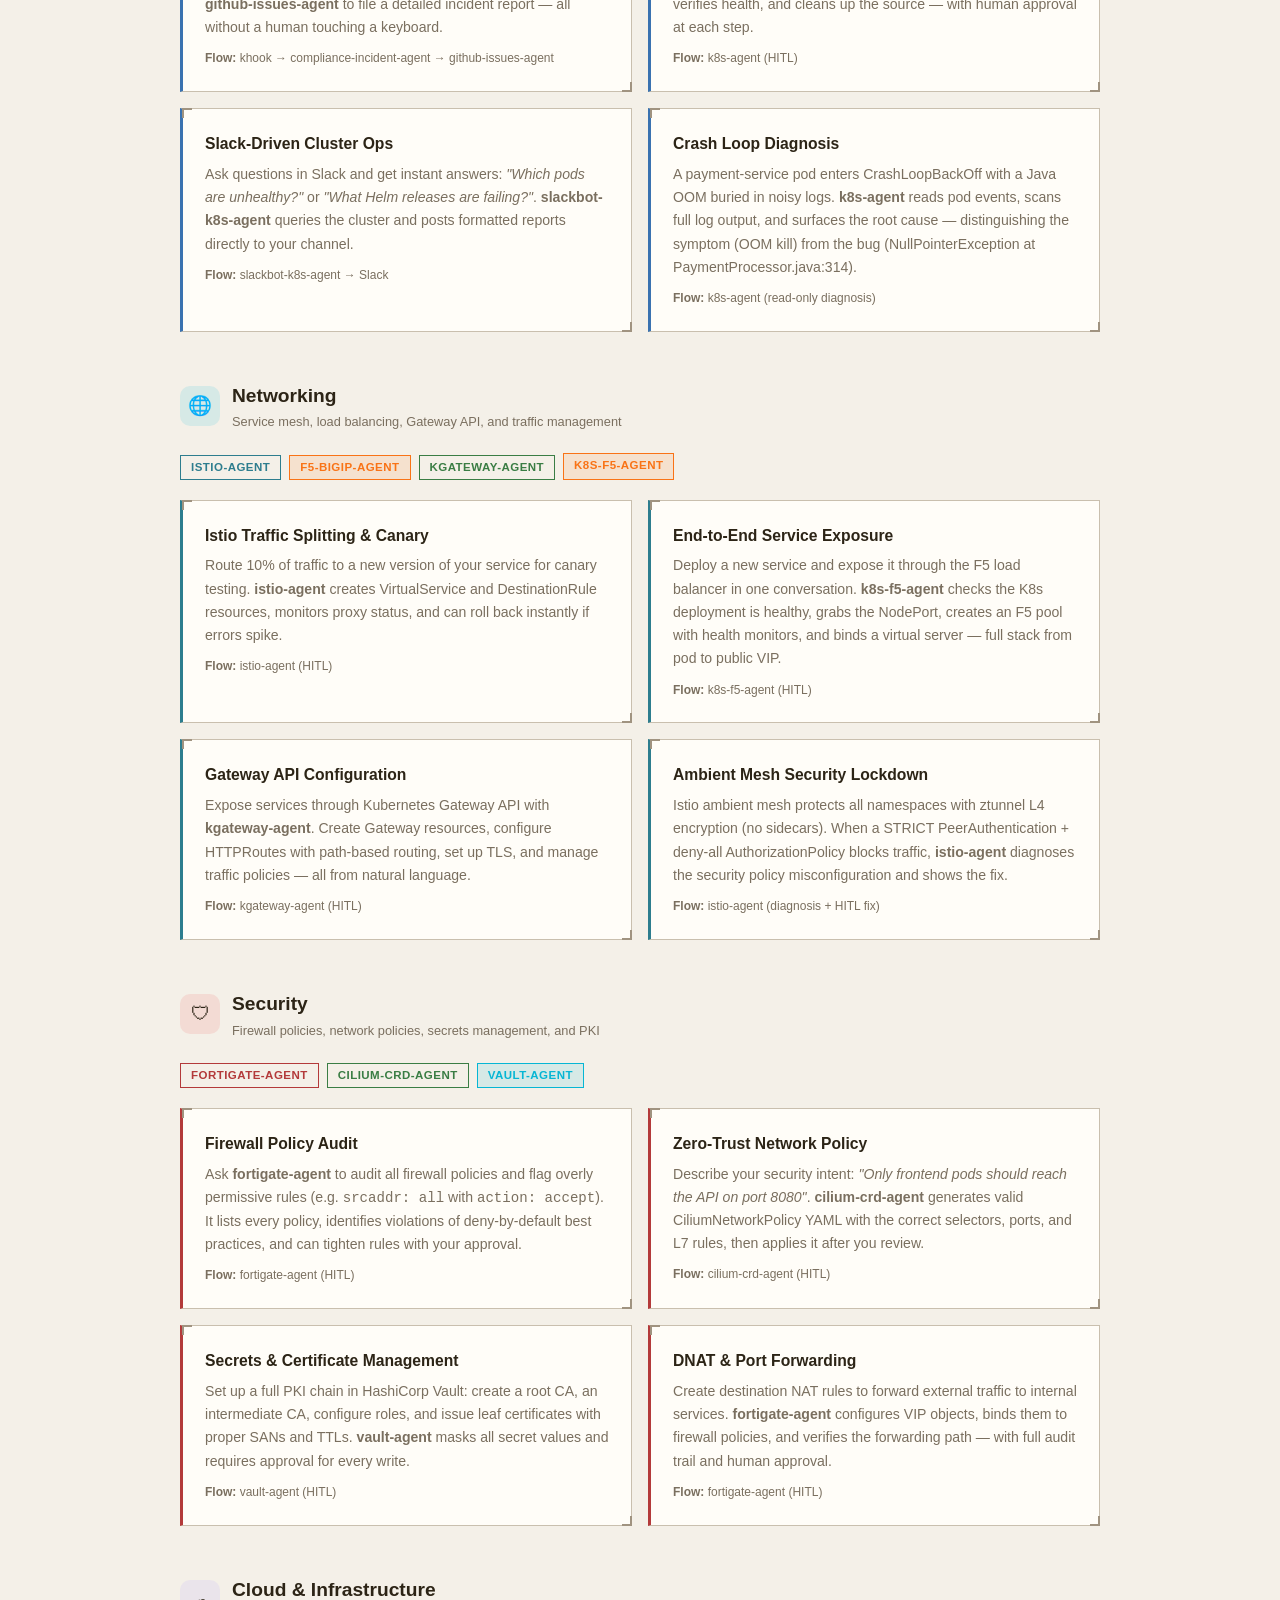
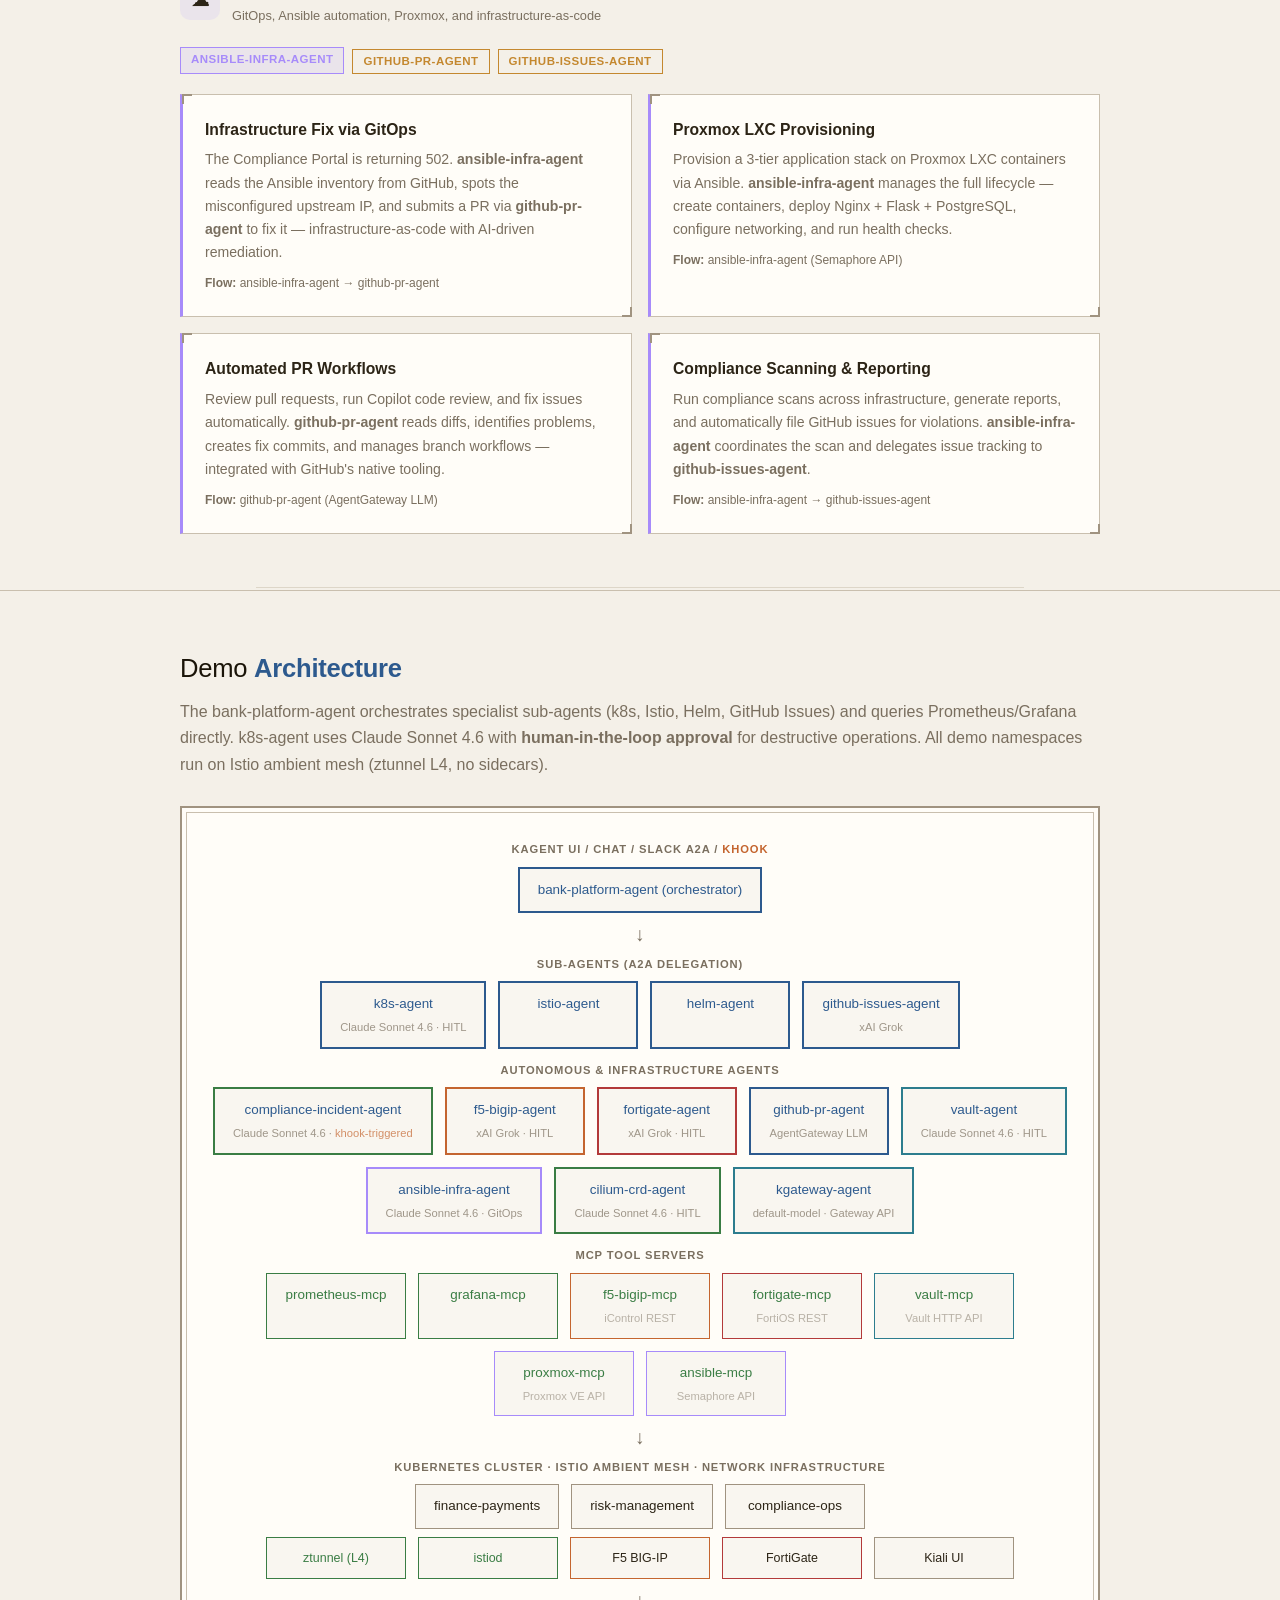
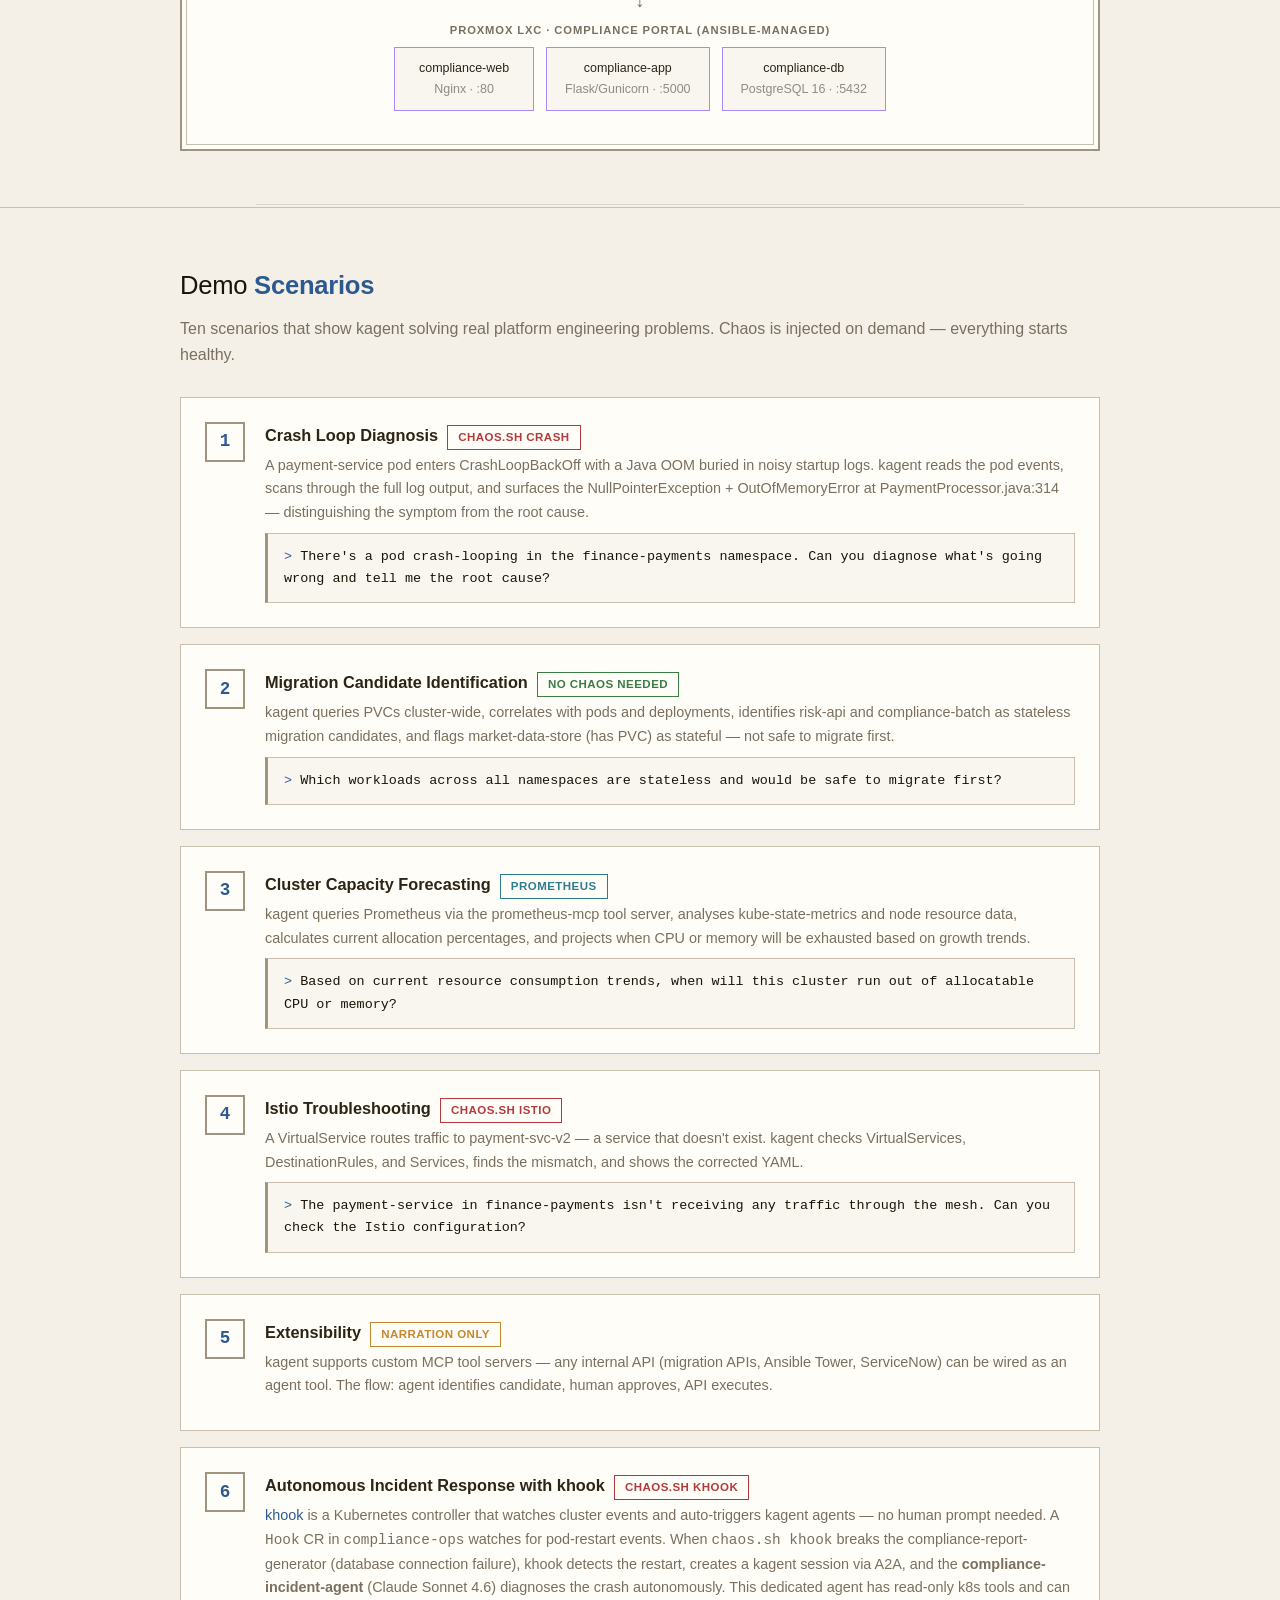
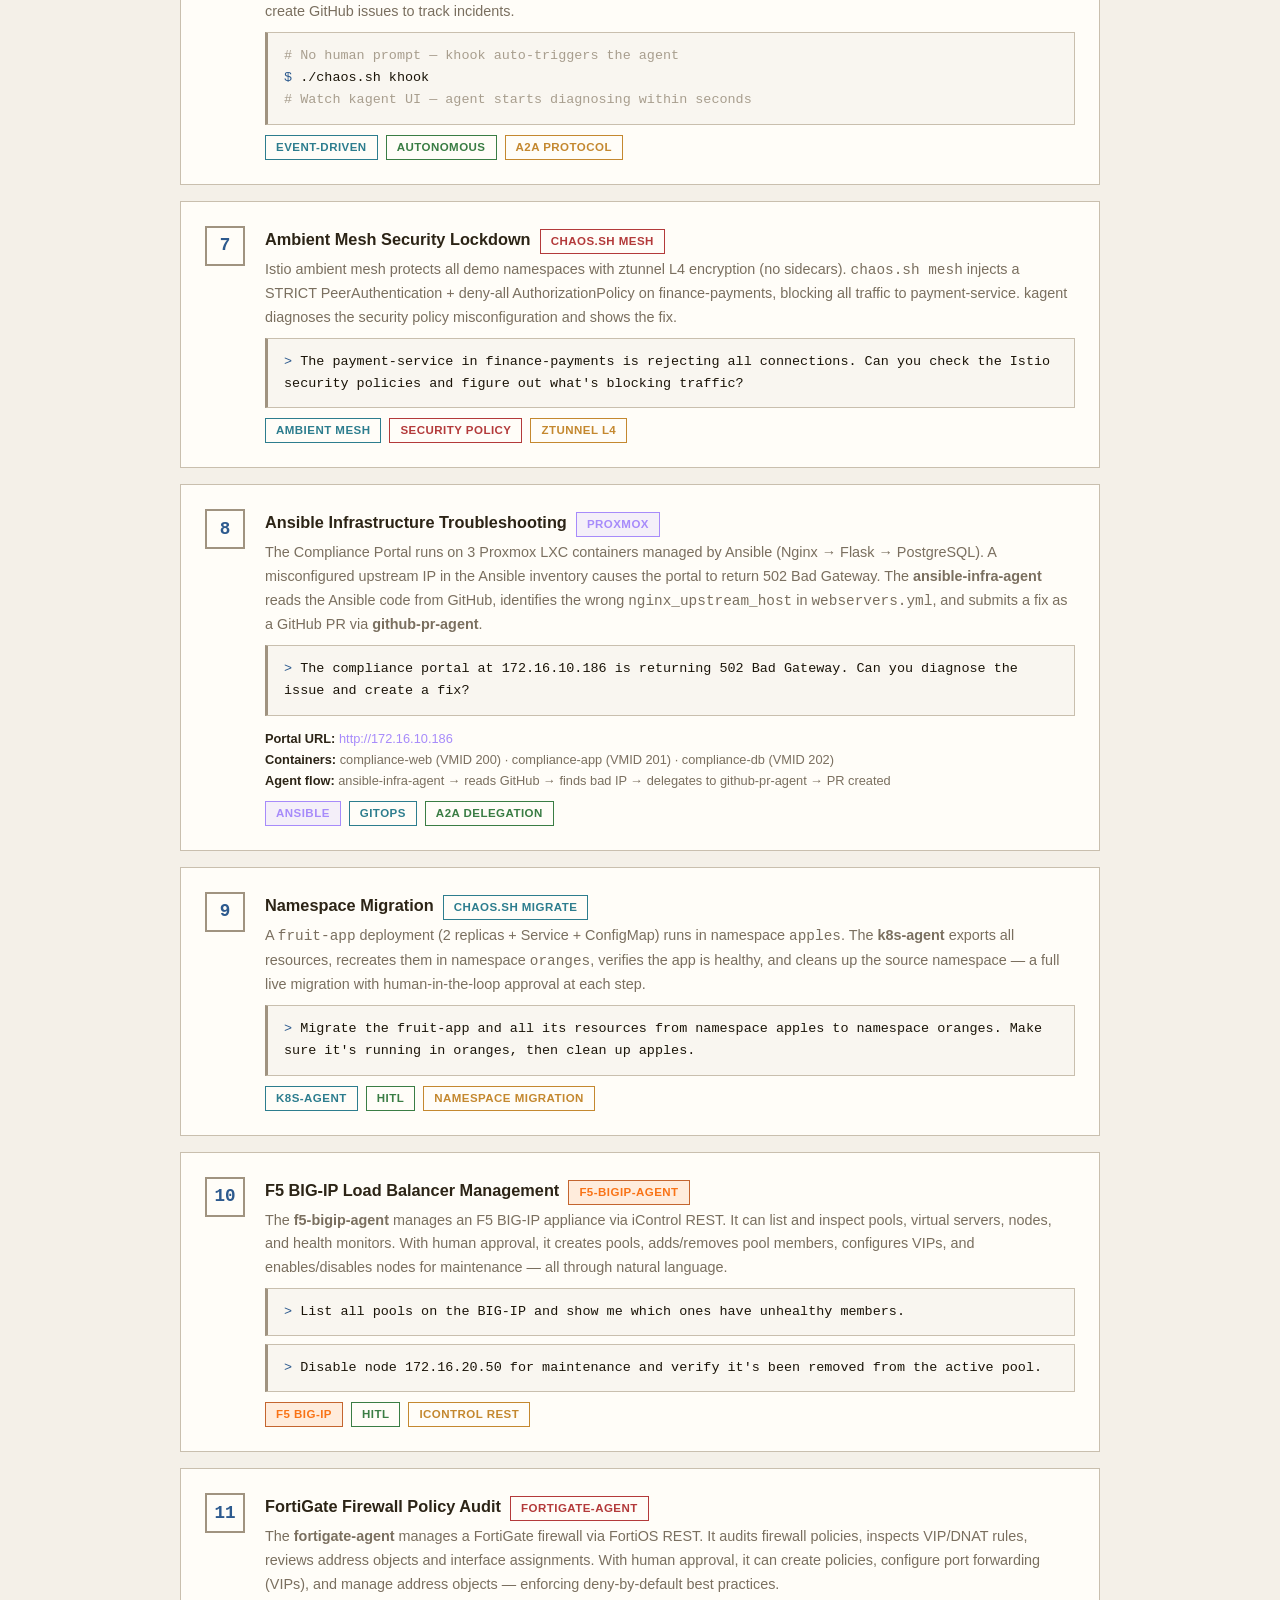
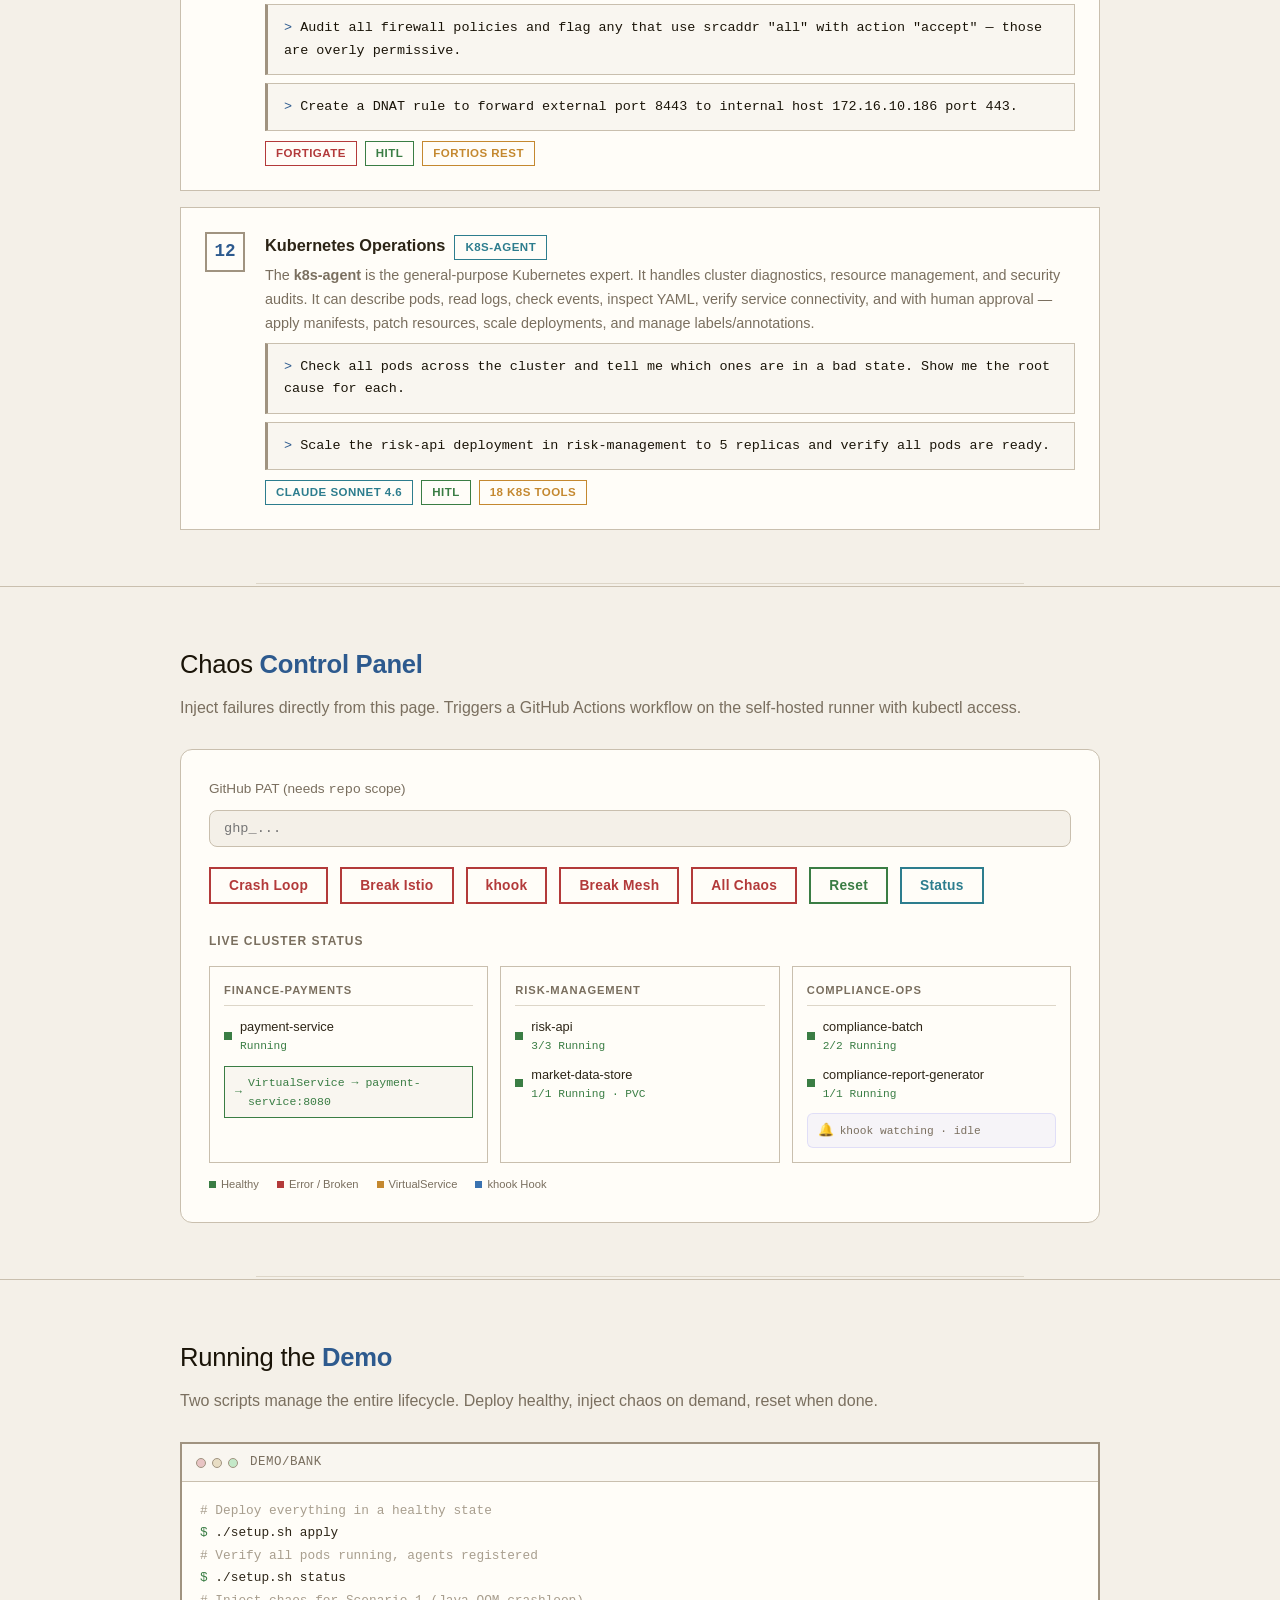
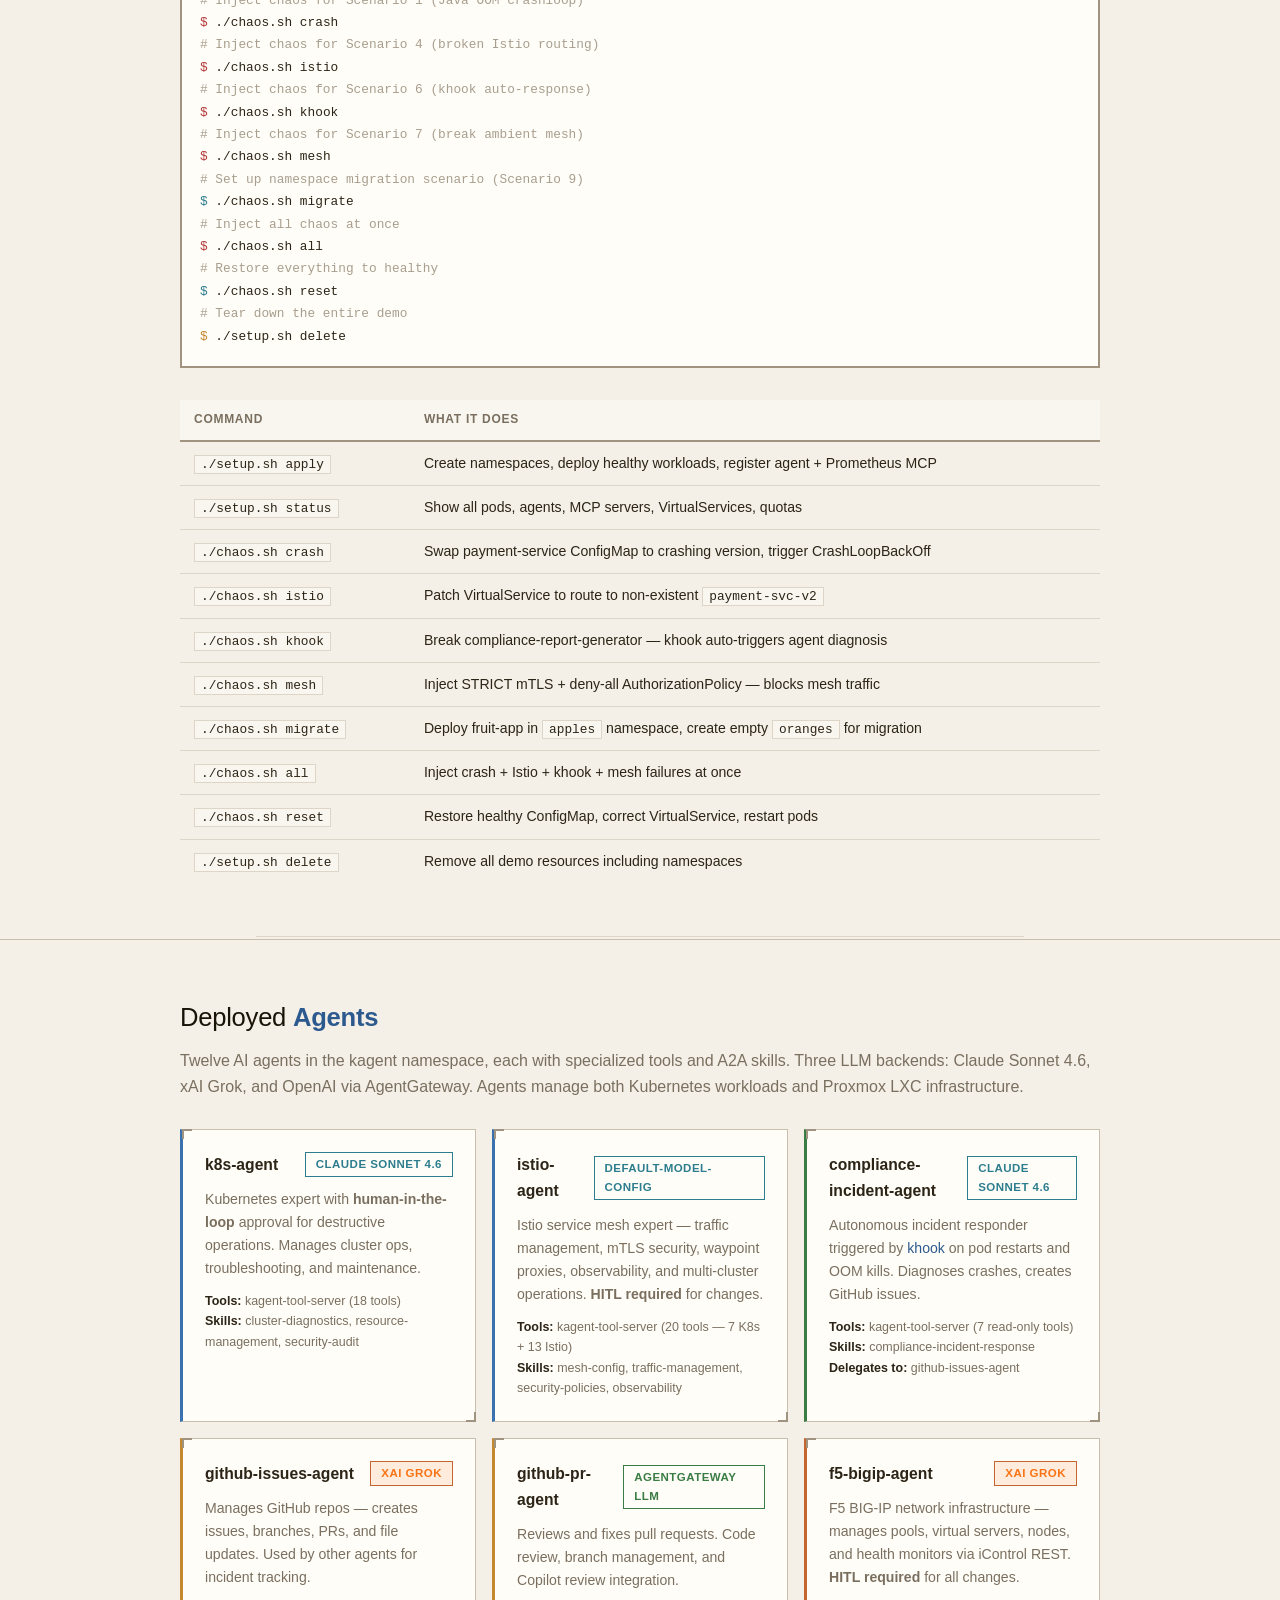
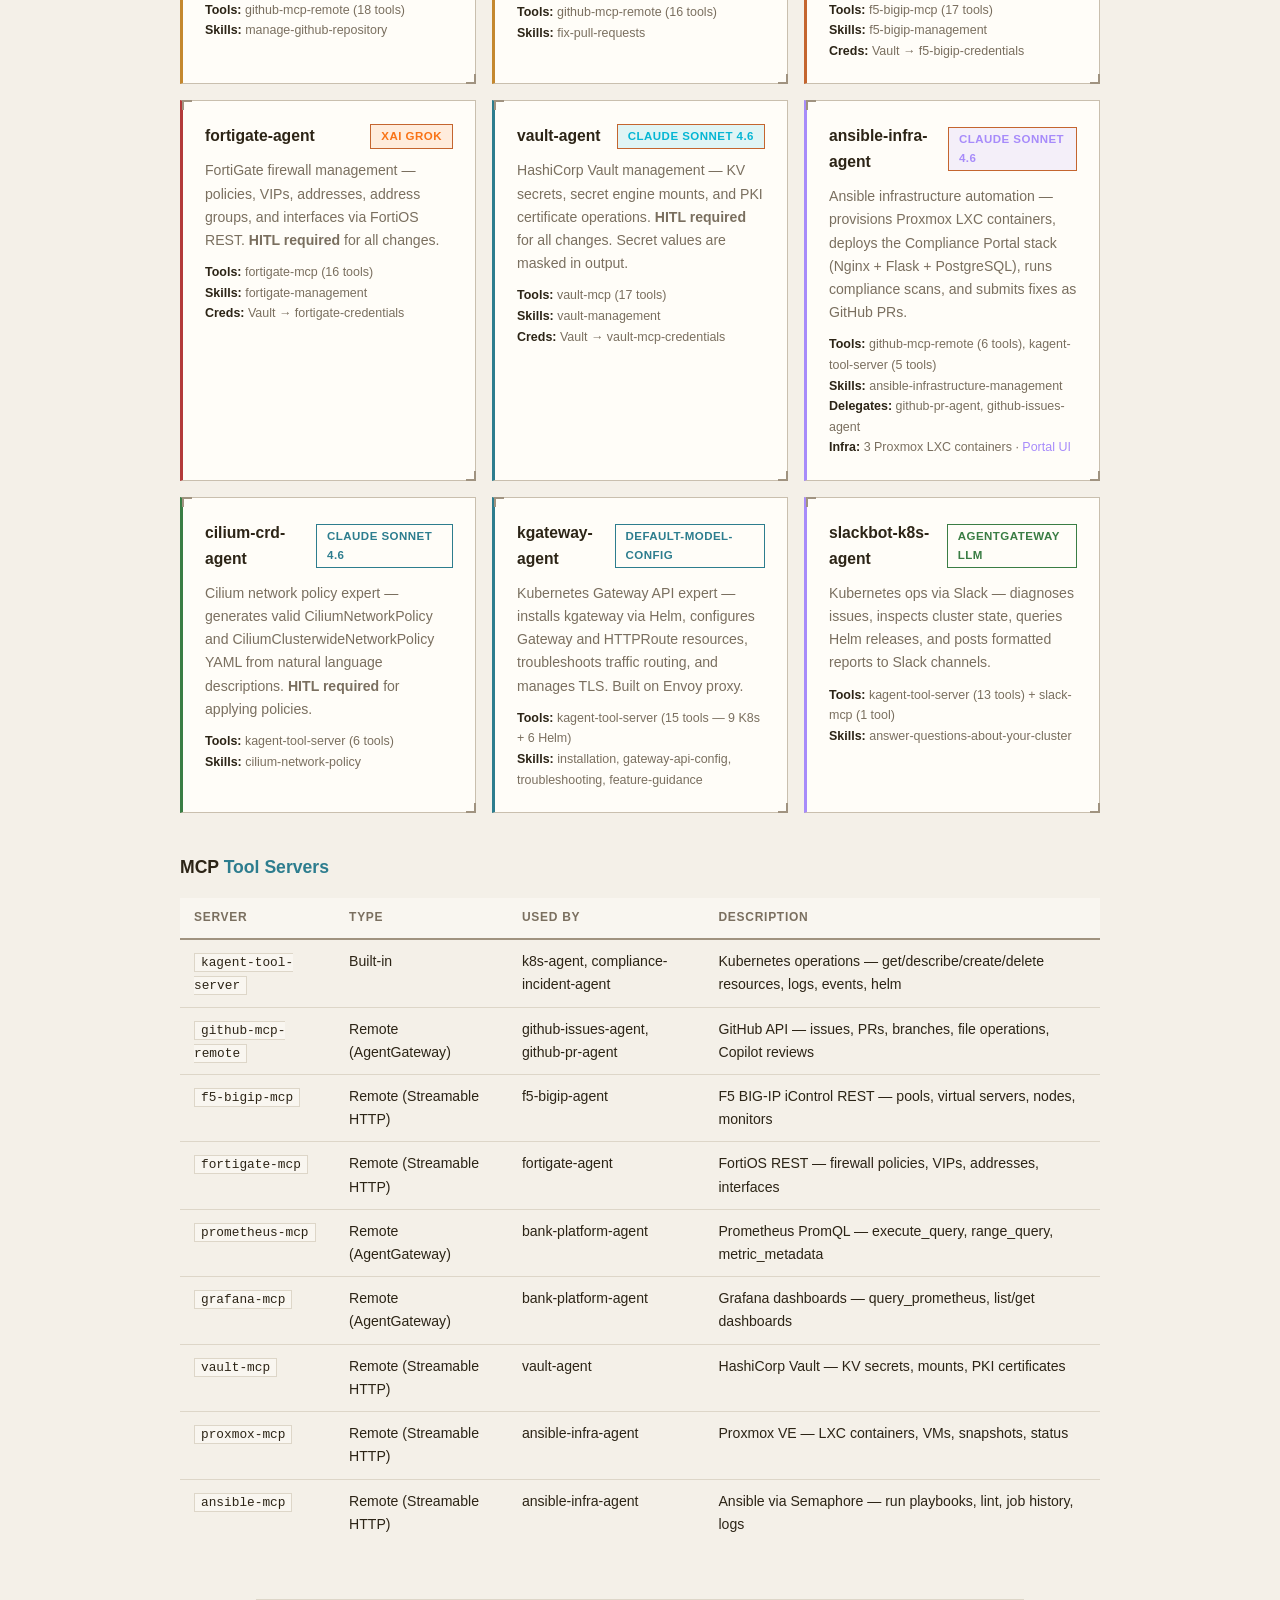
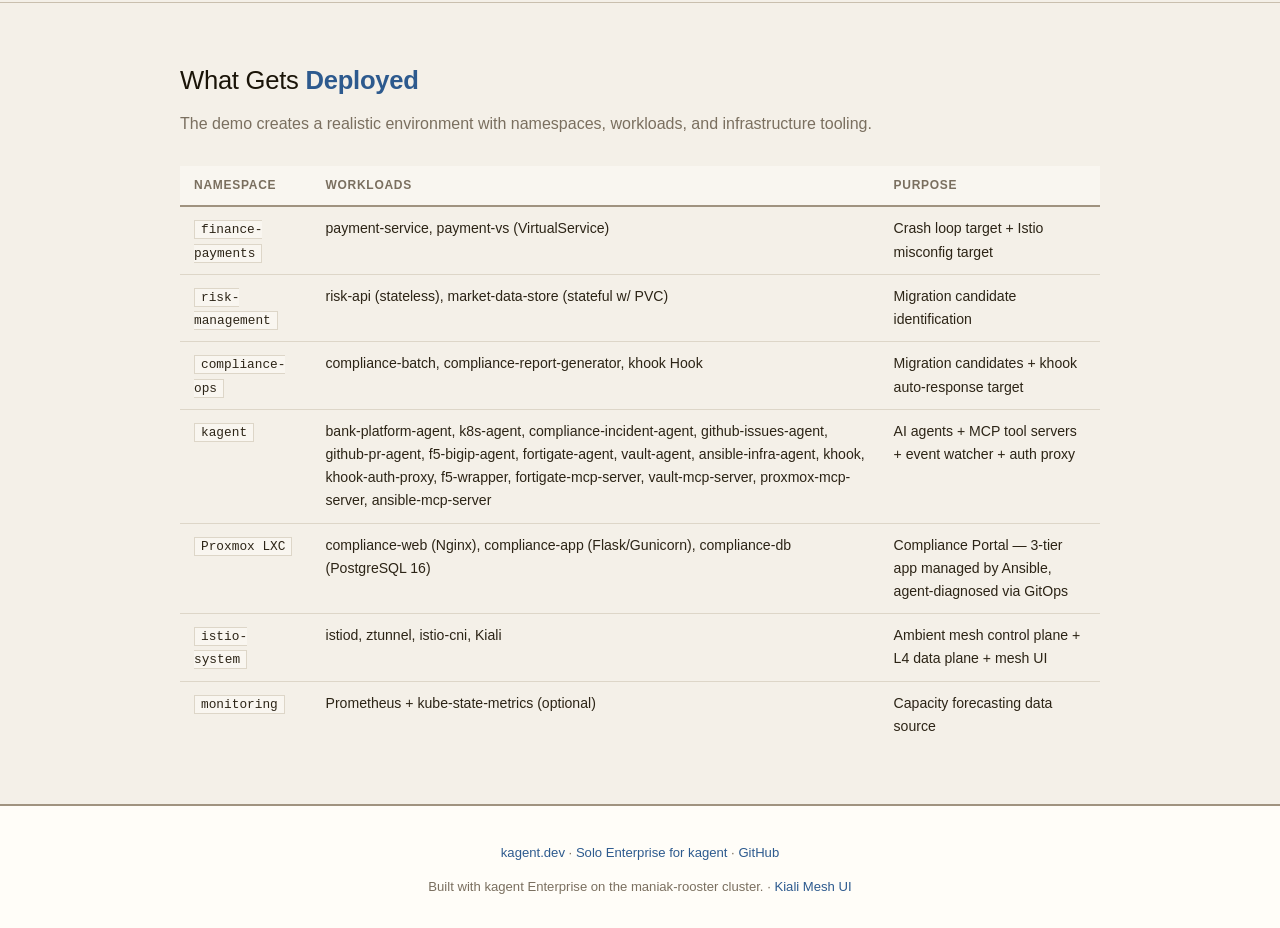
==== commit f01453d6: "feat: reorganize use cases into K8s, Networking, Security, Cloud categories Remove hero buttons. Res" ====
--- a/docs/index.html
+++ b/docs/index.html
@@ -25,6 +25,7 @@
       <a href="vault-agent.html">Vault</a>
       <a href="cilium-crd-agent.html">Cilium</a>
       <a href="slackbot-agent.html">Slack Bot</a>
+      <a href="kgateway-agent.html">kgateway</a>
       <a href="github-pr-agent.html">GitHub PR</a>
       <a href="github-issues-agent.html">GitHub Issues</a>
     </div>
@@ -35,11 +36,6 @@
     <div class="hero-badge">CNCF Sandbox Project</div>
     <h1><span>kagent</span> Demo Platform</h1>
     <p>AI-powered Kubernetes operations. Crash diagnosis, migration planning, Istio ambient mesh troubleshooting, capacity forecasting, and Ansible infrastructure management — driven by an orchestrator agent with specialist sub-agents.</p>
-    <div class="hero-buttons">
-      <a href="architecture.html" class="hero-btn primary">Architecture Diagram &rarr;</a>
-      <a href="khook-auth-proxy.html" class="hero-btn">khook Auth Proxy &rarr;</a>
-      <a href="khook-diagram.html" class="hero-btn">khook Flow Diagram &rarr;</a>
-    </div>
   </div>
 
   <!-- What is kagent -->
@@ -80,6 +76,202 @@
           <p>Production-ready agents for Kubernetes management, Helm operations, observability, and more. Start solving problems on day one.</p>
         </div>
       </div>
+    </div>
+  </section>
+
+  <!-- Use Cases -->
+  <section>
+    <div class="container">
+      <h2>What Can These <span>Agents Do</span>?</h2>
+      <p>Real-world platform engineering use cases organized by domain. Each category showcases agents working together to solve problems across Kubernetes, networking, security, and cloud infrastructure.</p>
+
+      <!-- Kubernetes -->
+      <div style="margin-top: 40px;">
+        <div style="display: flex; align-items: center; gap: 12px; margin-bottom: 20px;">
+          <div style="width: 40px; height: 40px; border-radius: 10px; background: rgba(99, 102, 241, 0.12); display: flex; align-items: center; justify-content: center; font-size: 1.2rem;">&#x2638;</div>
+          <div>
+            <h3 style="margin: 0; font-size: 1.2rem;">Kubernetes</h3>
+            <p style="margin: 0; font-size: 0.8rem; color: var(--text-muted);">Cluster operations, workload management, incident response, and observability</p>
+          </div>
+        </div>
+        <div style="display: flex; gap: 8px; flex-wrap: wrap; margin-bottom: 16px;">
+          <a href="k8s-agent.html" style="text-decoration: none;"><span class="tag tag-cyan">k8s-agent</span></a>
+          <a href="slackbot-agent.html" style="text-decoration: none;"><span class="tag" style="background: rgba(167,139,250,0.12); color: #a78bfa;">slackbot-k8s-agent</span></a>
+          <span class="tag tag-green">compliance-incident-agent</span>
+          <a href="github-issues-agent.html" style="text-decoration: none;"><span class="tag tag-yellow">github-issues-agent</span></a>
+          <a href="github-pr-agent.html" style="text-decoration: none;"><span class="tag tag-yellow">github-pr-agent</span></a>
+        </div>
+        <div class="features" style="grid-template-columns: repeat(auto-fit, minmax(300px, 1fr));">
+          <div class="feature" style="border-left: 3px solid var(--accent-light);">
+            <h3>Automated Incident Response</h3>
+            <p>A pod crashes at 3 AM. <strong>khook</strong> detects the restart, triggers <strong>compliance-incident-agent</strong> which reads logs, identifies the root cause (e.g. database connection timeout), and delegates to <strong>github-issues-agent</strong> to file a detailed incident report &mdash; all without a human touching a keyboard.</p>
+            <div style="margin-top: 10px; font-size: 0.75rem; color: var(--text-muted);">
+              <strong>Flow:</strong> khook &rarr; compliance-incident-agent &rarr; github-issues-agent
+            </div>
+          </div>
+          <div class="feature" style="border-left: 3px solid var(--accent-light);">
+            <h3>Live Namespace Migration</h3>
+            <p>Move a running application from one namespace to another with zero downtime. <strong>k8s-agent</strong> exports all resources (Deployments, Services, ConfigMaps), recreates them in the target namespace, verifies health, and cleans up the source &mdash; with human approval at each step.</p>
+            <div style="margin-top: 10px; font-size: 0.75rem; color: var(--text-muted);">
+              <strong>Flow:</strong> k8s-agent (HITL)
+            </div>
+          </div>
+          <div class="feature" style="border-left: 3px solid var(--accent-light);">
+            <h3>Slack-Driven Cluster Ops</h3>
+            <p>Ask questions in Slack and get instant answers: <em>"Which pods are unhealthy?"</em> or <em>"What Helm releases are failing?"</em>. <strong>slackbot-k8s-agent</strong> queries the cluster and posts formatted reports directly to your channel.</p>
+            <div style="margin-top: 10px; font-size: 0.75rem; color: var(--text-muted);">
+              <strong>Flow:</strong> slackbot-k8s-agent &rarr; Slack
+            </div>
+          </div>
+          <div class="feature" style="border-left: 3px solid var(--accent-light);">
+            <h3>Crash Loop Diagnosis</h3>
+            <p>A payment-service pod enters CrashLoopBackOff with a Java OOM buried in noisy logs. <strong>k8s-agent</strong> reads pod events, scans full log output, and surfaces the root cause &mdash; distinguishing the symptom (OOM kill) from the bug (NullPointerException at PaymentProcessor.java:314).</p>
+            <div style="margin-top: 10px; font-size: 0.75rem; color: var(--text-muted);">
+              <strong>Flow:</strong> k8s-agent (read-only diagnosis)
+            </div>
+          </div>
+        </div>
+      </div>
+
+      <!-- Networking -->
+      <div style="margin-top: 48px;">
+        <div style="display: flex; align-items: center; gap: 12px; margin-bottom: 20px;">
+          <div style="width: 40px; height: 40px; border-radius: 10px; background: rgba(6, 182, 212, 0.12); display: flex; align-items: center; justify-content: center; font-size: 1.2rem;">&#x1f310;</div>
+          <div>
+            <h3 style="margin: 0; font-size: 1.2rem;">Networking</h3>
+            <p style="margin: 0; font-size: 0.8rem; color: var(--text-muted);">Service mesh, load balancing, Gateway API, and traffic management</p>
+          </div>
+        </div>
+        <div style="display: flex; gap: 8px; flex-wrap: wrap; margin-bottom: 16px;">
+          <a href="istio-agent.html" style="text-decoration: none;"><span class="tag tag-cyan">istio-agent</span></a>
+          <a href="f5-bigip-agent.html" style="text-decoration: none;"><span class="tag" style="background: rgba(249,115,22,0.12); color: #f97316;">f5-bigip-agent</span></a>
+          <a href="kgateway-agent.html" style="text-decoration: none;"><span class="tag tag-green">kgateway-agent</span></a>
+          <span class="tag" style="background: rgba(249,115,22,0.12); color: #f97316;">k8s-f5-agent</span>
+        </div>
+        <div class="features" style="grid-template-columns: repeat(auto-fit, minmax(300px, 1fr));">
+          <div class="feature" style="border-left: 3px solid var(--cyan);">
+            <h3>Istio Traffic Splitting &amp; Canary</h3>
+            <p>Route 10% of traffic to a new version of your service for canary testing. <strong>istio-agent</strong> creates VirtualService and DestinationRule resources, monitors proxy status, and can roll back instantly if errors spike.</p>
+            <div style="margin-top: 10px; font-size: 0.75rem; color: var(--text-muted);">
+              <strong>Flow:</strong> istio-agent (HITL)
+            </div>
+          </div>
+          <div class="feature" style="border-left: 3px solid var(--cyan);">
+            <h3>End-to-End Service Exposure</h3>
+            <p>Deploy a new service and expose it through the F5 load balancer in one conversation. <strong>k8s-f5-agent</strong> checks the K8s deployment is healthy, grabs the NodePort, creates an F5 pool with health monitors, and binds a virtual server &mdash; full stack from pod to public VIP.</p>
+            <div style="margin-top: 10px; font-size: 0.75rem; color: var(--text-muted);">
+              <strong>Flow:</strong> k8s-f5-agent (HITL)
+            </div>
+          </div>
+          <div class="feature" style="border-left: 3px solid var(--cyan);">
+            <h3>Gateway API Configuration</h3>
+            <p>Expose services through Kubernetes Gateway API with <strong>kgateway-agent</strong>. Create Gateway resources, configure HTTPRoutes with path-based routing, set up TLS, and manage traffic policies &mdash; all from natural language.</p>
+            <div style="margin-top: 10px; font-size: 0.75rem; color: var(--text-muted);">
+              <strong>Flow:</strong> kgateway-agent (HITL)
+            </div>
+          </div>
+          <div class="feature" style="border-left: 3px solid var(--cyan);">
+            <h3>Ambient Mesh Security Lockdown</h3>
+            <p>Istio ambient mesh protects all namespaces with ztunnel L4 encryption (no sidecars). When a STRICT PeerAuthentication + deny-all AuthorizationPolicy blocks traffic, <strong>istio-agent</strong> diagnoses the security policy misconfiguration and shows the fix.</p>
+            <div style="margin-top: 10px; font-size: 0.75rem; color: var(--text-muted);">
+              <strong>Flow:</strong> istio-agent (diagnosis + HITL fix)
+            </div>
+          </div>
+        </div>
+      </div>
+
+      <!-- Security -->
+      <div style="margin-top: 48px;">
+        <div style="display: flex; align-items: center; gap: 12px; margin-bottom: 20px;">
+          <div style="width: 40px; height: 40px; border-radius: 10px; background: rgba(239, 68, 68, 0.12); display: flex; align-items: center; justify-content: center; font-size: 1.2rem;">&#x1f6e1;</div>
+          <div>
+            <h3 style="margin: 0; font-size: 1.2rem;">Security</h3>
+            <p style="margin: 0; font-size: 0.8rem; color: var(--text-muted);">Firewall policies, network policies, secrets management, and PKI</p>
+          </div>
+        </div>
+        <div style="display: flex; gap: 8px; flex-wrap: wrap; margin-bottom: 16px;">
+          <a href="fortigate-agent.html" style="text-decoration: none;"><span class="tag tag-red">fortigate-agent</span></a>
+          <a href="cilium-crd-agent.html" style="text-decoration: none;"><span class="tag tag-green">cilium-crd-agent</span></a>
+          <a href="vault-agent.html" style="text-decoration: none;"><span class="tag" style="background: rgba(6,182,212,0.12); color: #06b6d4;">vault-agent</span></a>
+        </div>
+        <div class="features" style="grid-template-columns: repeat(auto-fit, minmax(300px, 1fr));">
+          <div class="feature" style="border-left: 3px solid var(--red);">
+            <h3>Firewall Policy Audit</h3>
+            <p>Ask <strong>fortigate-agent</strong> to audit all firewall policies and flag overly permissive rules (e.g. <code>srcaddr: all</code> with <code>action: accept</code>). It lists every policy, identifies violations of deny-by-default best practices, and can tighten rules with your approval.</p>
+            <div style="margin-top: 10px; font-size: 0.75rem; color: var(--text-muted);">
+              <strong>Flow:</strong> fortigate-agent (HITL)
+            </div>
+          </div>
+          <div class="feature" style="border-left: 3px solid var(--red);">
+            <h3>Zero-Trust Network Policy</h3>
+            <p>Describe your security intent: <em>"Only frontend pods should reach the API on port 8080"</em>. <strong>cilium-crd-agent</strong> generates valid CiliumNetworkPolicy YAML with the correct selectors, ports, and L7 rules, then applies it after you review.</p>
+            <div style="margin-top: 10px; font-size: 0.75rem; color: var(--text-muted);">
+              <strong>Flow:</strong> cilium-crd-agent (HITL)
+            </div>
+          </div>
+          <div class="feature" style="border-left: 3px solid var(--red);">
+            <h3>Secrets &amp; Certificate Management</h3>
+            <p>Set up a full PKI chain in HashiCorp Vault: create a root CA, an intermediate CA, configure roles, and issue leaf certificates with proper SANs and TTLs. <strong>vault-agent</strong> masks all secret values and requires approval for every write.</p>
+            <div style="margin-top: 10px; font-size: 0.75rem; color: var(--text-muted);">
+              <strong>Flow:</strong> vault-agent (HITL)
+            </div>
+          </div>
+          <div class="feature" style="border-left: 3px solid var(--red);">
+            <h3>DNAT &amp; Port Forwarding</h3>
+            <p>Create destination NAT rules to forward external traffic to internal services. <strong>fortigate-agent</strong> configures VIP objects, binds them to firewall policies, and verifies the forwarding path &mdash; with full audit trail and human approval.</p>
+            <div style="margin-top: 10px; font-size: 0.75rem; color: var(--text-muted);">
+              <strong>Flow:</strong> fortigate-agent (HITL)
+            </div>
+          </div>
+        </div>
+      </div>
+
+      <!-- Cloud -->
+      <div style="margin-top: 48px;">
+        <div style="display: flex; align-items: center; gap: 12px; margin-bottom: 20px;">
+          <div style="width: 40px; height: 40px; border-radius: 10px; background: rgba(167, 139, 250, 0.12); display: flex; align-items: center; justify-content: center; font-size: 1.2rem;">&#x2601;</div>
+          <div>
+            <h3 style="margin: 0; font-size: 1.2rem;">Cloud &amp; Infrastructure</h3>
+            <p style="margin: 0; font-size: 0.8rem; color: var(--text-muted);">GitOps, Ansible automation, Proxmox, and infrastructure-as-code</p>
+          </div>
+        </div>
+        <div style="display: flex; gap: 8px; flex-wrap: wrap; margin-bottom: 16px;">
+          <span class="tag" style="background: rgba(167,139,250,0.12); color: #a78bfa;">ansible-infra-agent</span>
+          <a href="github-pr-agent.html" style="text-decoration: none;"><span class="tag tag-yellow">github-pr-agent</span></a>
+          <a href="github-issues-agent.html" style="text-decoration: none;"><span class="tag tag-yellow">github-issues-agent</span></a>
+        </div>
+        <div class="features" style="grid-template-columns: repeat(auto-fit, minmax(300px, 1fr));">
+          <div class="feature" style="border-left: 3px solid #a78bfa;">
+            <h3>Infrastructure Fix via GitOps</h3>
+            <p>The Compliance Portal is returning 502. <strong>ansible-infra-agent</strong> reads the Ansible inventory from GitHub, spots the misconfigured upstream IP, and submits a PR via <strong>github-pr-agent</strong> to fix it &mdash; infrastructure-as-code with AI-driven remediation.</p>
+            <div style="margin-top: 10px; font-size: 0.75rem; color: var(--text-muted);">
+              <strong>Flow:</strong> ansible-infra-agent &rarr; github-pr-agent
+            </div>
+          </div>
+          <div class="feature" style="border-left: 3px solid #a78bfa;">
+            <h3>Proxmox LXC Provisioning</h3>
+            <p>Provision a 3-tier application stack on Proxmox LXC containers via Ansible. <strong>ansible-infra-agent</strong> manages the full lifecycle &mdash; create containers, deploy Nginx + Flask + PostgreSQL, configure networking, and run health checks.</p>
+            <div style="margin-top: 10px; font-size: 0.75rem; color: var(--text-muted);">
+              <strong>Flow:</strong> ansible-infra-agent (Semaphore API)
+            </div>
+          </div>
+          <div class="feature" style="border-left: 3px solid #a78bfa;">
+            <h3>Automated PR Workflows</h3>
+            <p>Review pull requests, run Copilot code review, and fix issues automatically. <strong>github-pr-agent</strong> reads diffs, identifies problems, creates fix commits, and manages branch workflows &mdash; integrated with GitHub's native tooling.</p>
+            <div style="margin-top: 10px; font-size: 0.75rem; color: var(--text-muted);">
+              <strong>Flow:</strong> github-pr-agent (AgentGateway LLM)
+            </div>
+          </div>
+          <div class="feature" style="border-left: 3px solid #a78bfa;">
+            <h3>Compliance Scanning &amp; Reporting</h3>
+            <p>Run compliance scans across infrastructure, generate reports, and automatically file GitHub issues for violations. <strong>ansible-infra-agent</strong> coordinates the scan and delegates issue tracking to <strong>github-issues-agent</strong>.</p>
+            <div style="margin-top: 10px; font-size: 0.75rem; color: var(--text-muted);">
+              <strong>Flow:</strong> ansible-infra-agent &rarr; github-issues-agent
+            </div>
+          </div>
+        </div>
+      </div>
+
     </div>
   </section>
 
@@ -111,6 +303,7 @@
           <div class="arch-box accent" style="border-color: var(--cyan);">vault-agent<br><span style="font-size:0.7rem;opacity:0.7;">Claude Sonnet 4.6 &middot; HITL</span></div>
           <div class="arch-box accent" style="border-color: #a78bfa;">ansible-infra-agent<br><span style="font-size:0.7rem;opacity:0.7;">Claude Sonnet 4.6 &middot; GitOps</span></div>
           <div class="arch-box accent" style="border-color: var(--green);">cilium-crd-agent<br><span style="font-size:0.7rem;opacity:0.7;">Claude Sonnet 4.6 &middot; HITL</span></div>
+          <div class="arch-box accent" style="border-color: var(--cyan);">kgateway-agent<br><span style="font-size:0.7rem;opacity:0.7;">default-model &middot; Gateway API</span></div>
         </div>
         <div class="arch-label" style="margin-top: 12px;">MCP Tool Servers</div>
         <div class="arch-row">
@@ -578,7 +771,7 @@
   <section>
     <div class="container">
       <h2>Deployed <span>Agents</span></h2>
-      <p>Eleven AI agents in the kagent namespace, each with specialized tools and A2A skills. Three LLM backends: Claude Sonnet 4.6, xAI Grok, and OpenAI via AgentGateway. Agents manage both Kubernetes workloads and Proxmox LXC infrastructure.</p>
+      <p>Twelve AI agents in the kagent namespace, each with specialized tools and A2A skills. Three LLM backends: Claude Sonnet 4.6, xAI Grok, and OpenAI via AgentGateway. Agents manage both Kubernetes workloads and Proxmox LXC infrastructure.</p>
 
       <div class="features" style="grid-template-columns: repeat(auto-fit, minmax(280px, 1fr));">
 
@@ -705,6 +898,18 @@
           <div style="margin-top: 10px; font-size: 0.78rem; color: var(--text-muted);">
             <strong style="color: var(--text);">Tools:</strong> kagent-tool-server (6 tools)<br>
             <strong style="color: var(--text);">Skills:</strong> cilium-network-policy
+          </div>
+        </div>
+
+        <div class="feature" style="border-left: 3px solid var(--cyan);">
+          <div style="display: flex; justify-content: space-between; align-items: center; margin-bottom: 10px;">
+            <h3 style="margin: 0;"><a href="kgateway-agent.html" style="color: inherit; text-decoration: none;">kgateway-agent</a></h3>
+            <span class="tag tag-cyan">default-model-config</span>
+          </div>
+          <p>Kubernetes Gateway API expert &mdash; installs kgateway via Helm, configures Gateway and HTTPRoute resources, troubleshoots traffic routing, and manages TLS. Built on Envoy proxy.</p>
+          <div style="margin-top: 10px; font-size: 0.78rem; color: var(--text-muted);">
+            <strong style="color: var(--text);">Tools:</strong> kagent-tool-server (15 tools &mdash; 9 K8s + 6 Helm)<br>
+            <strong style="color: var(--text);">Skills:</strong> installation, gateway-api-config, troubleshooting, feature-guidance
           </div>
         </div>
 
